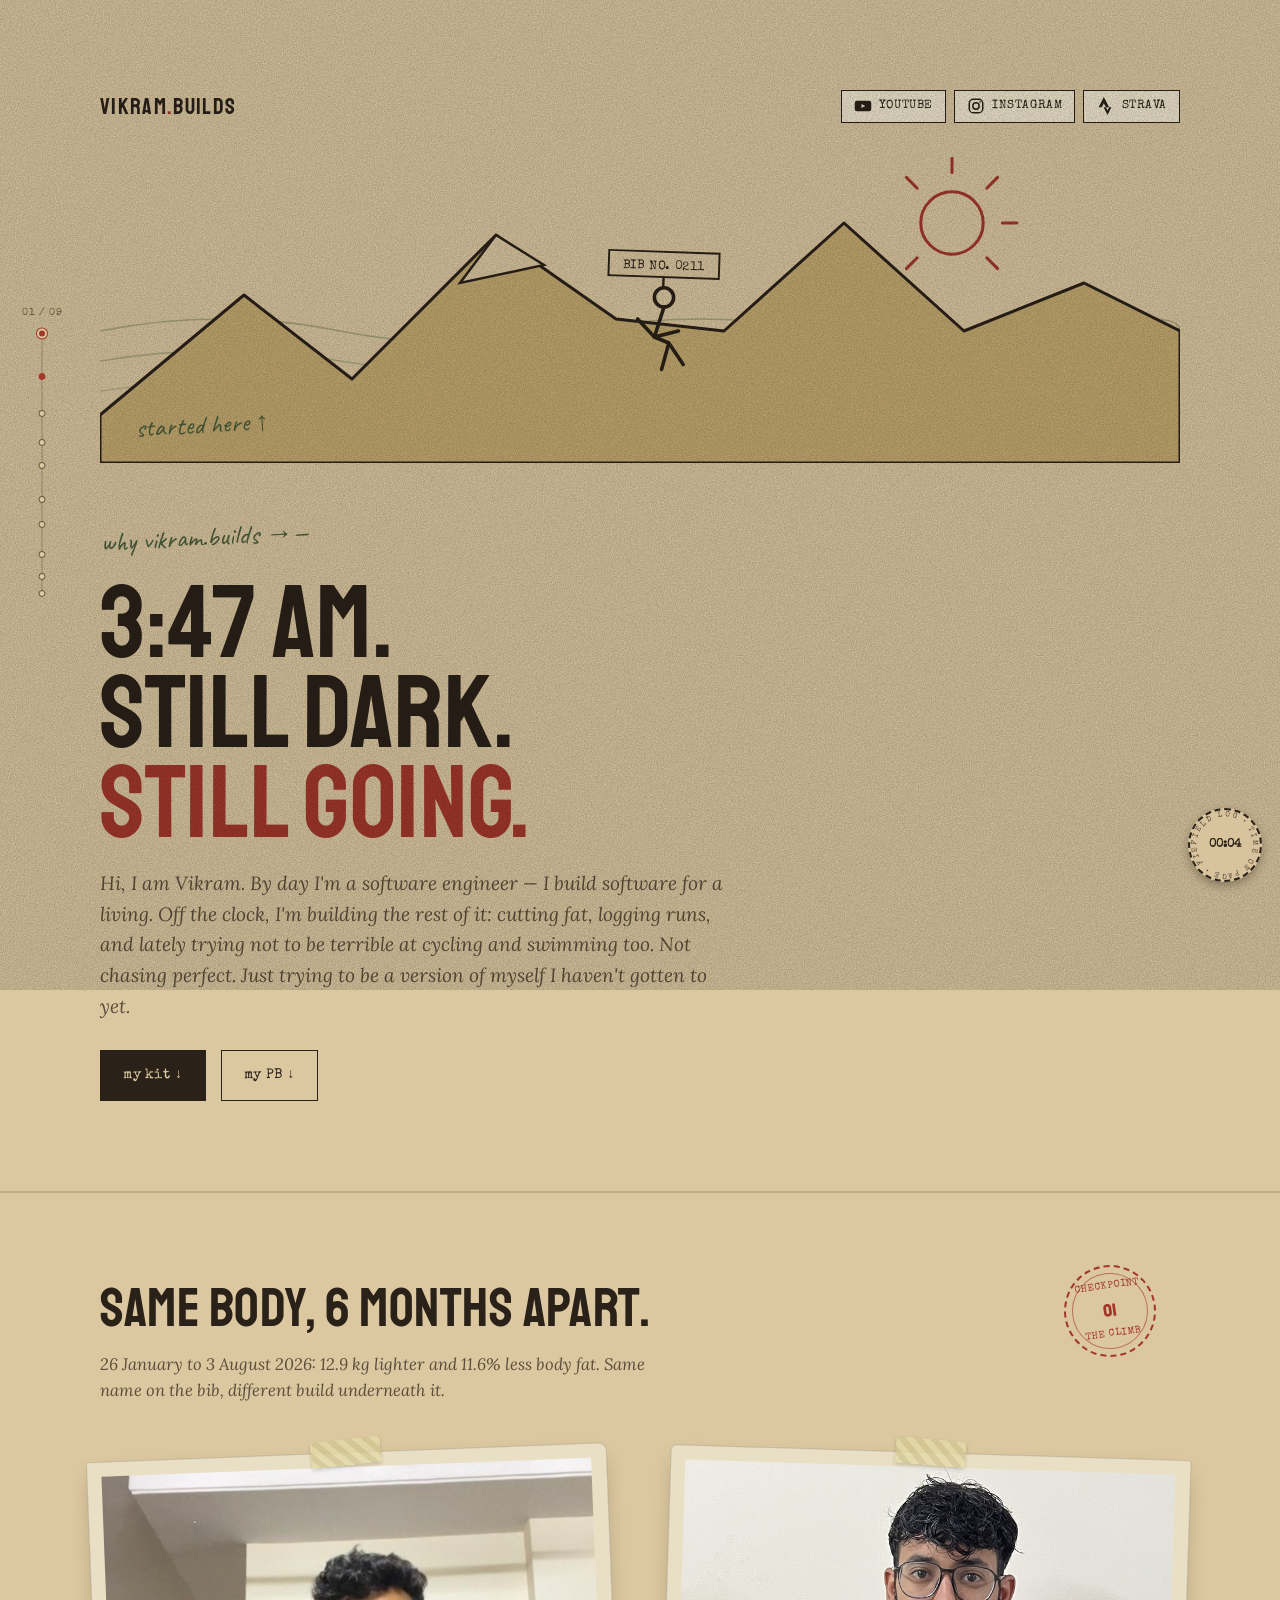
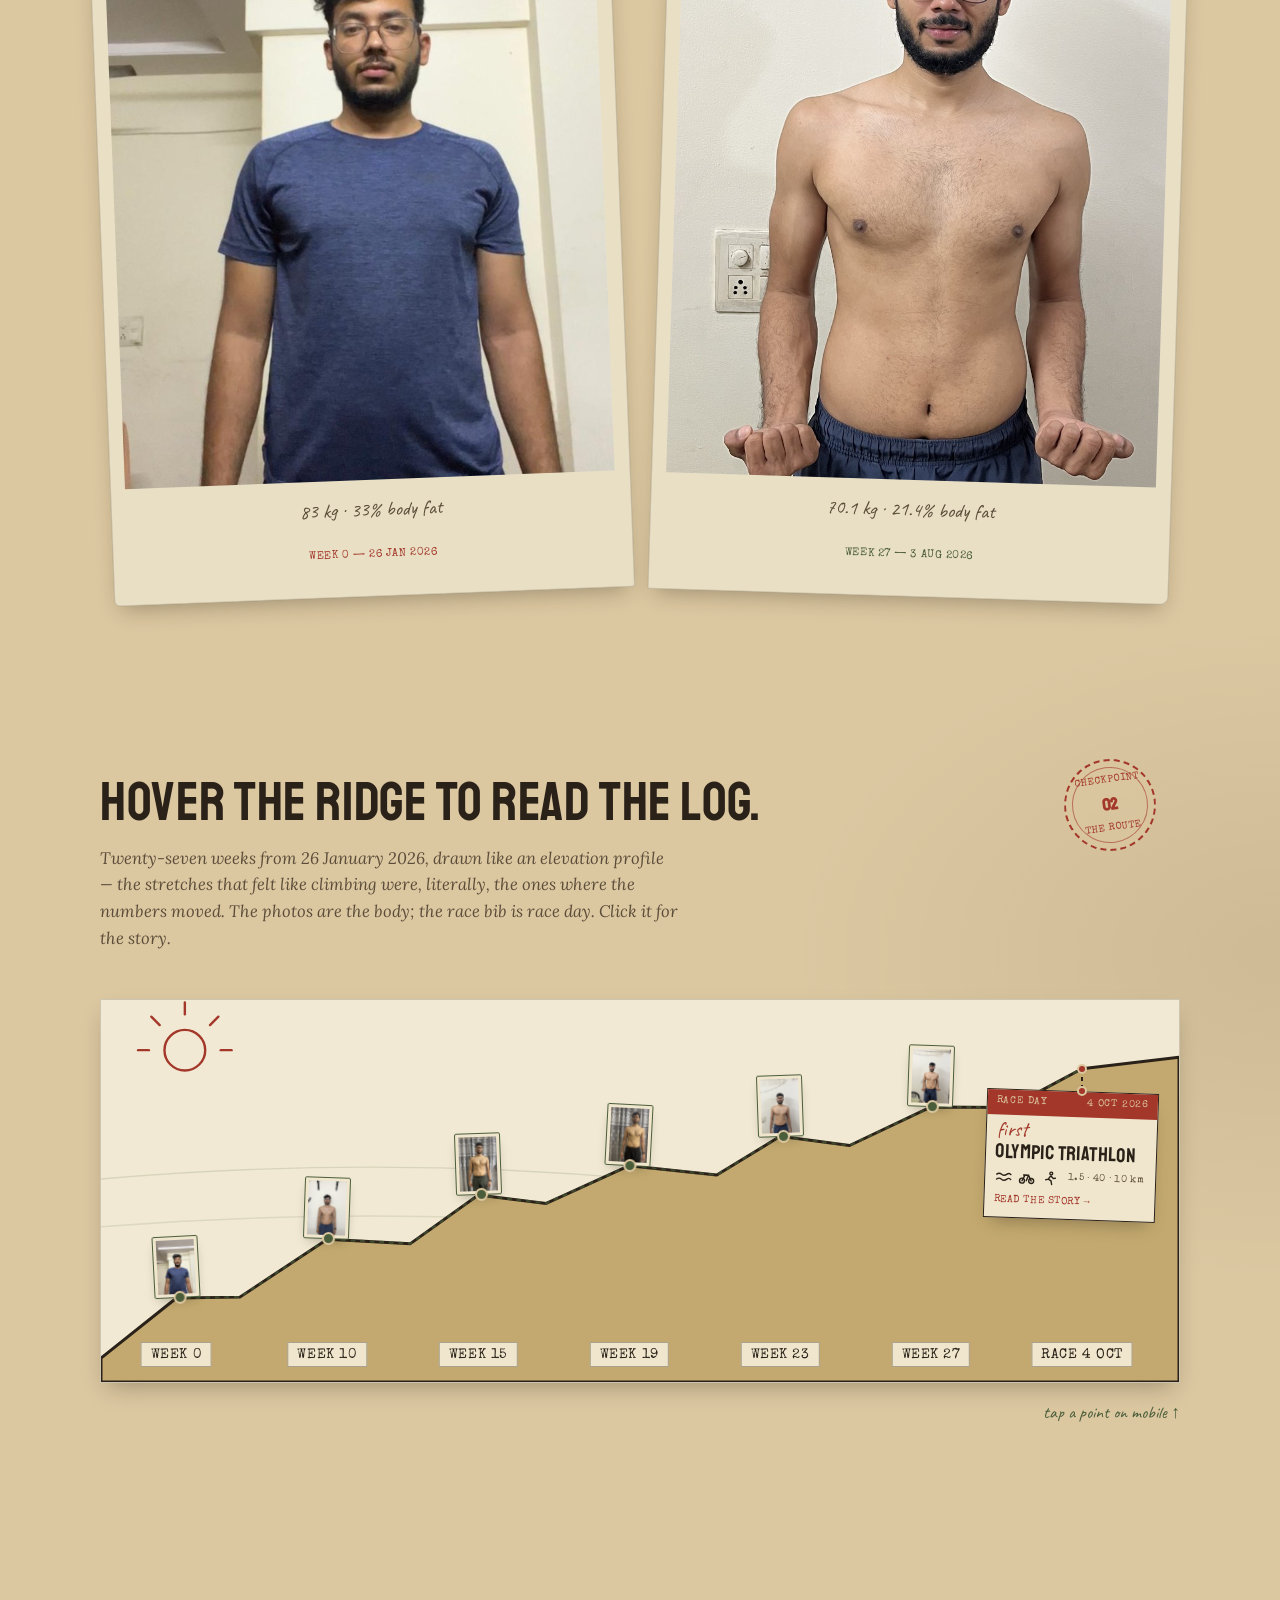
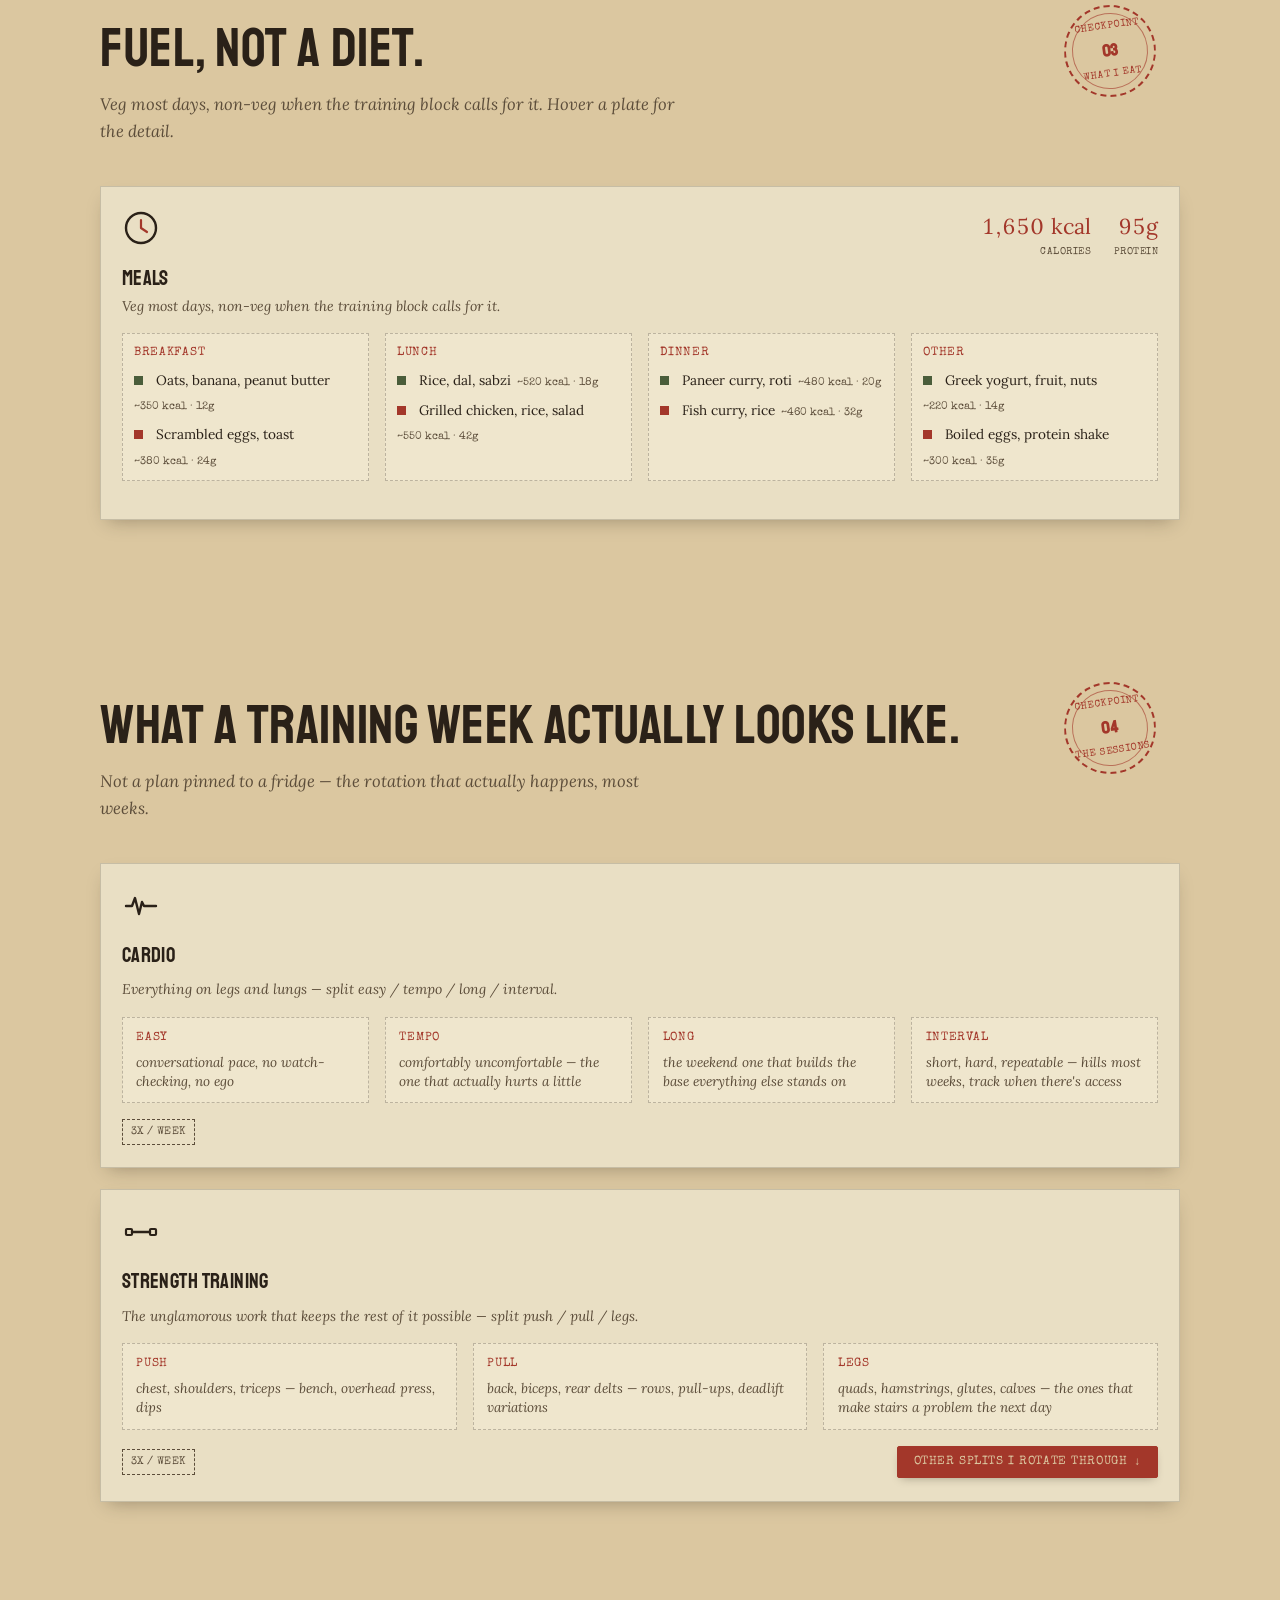
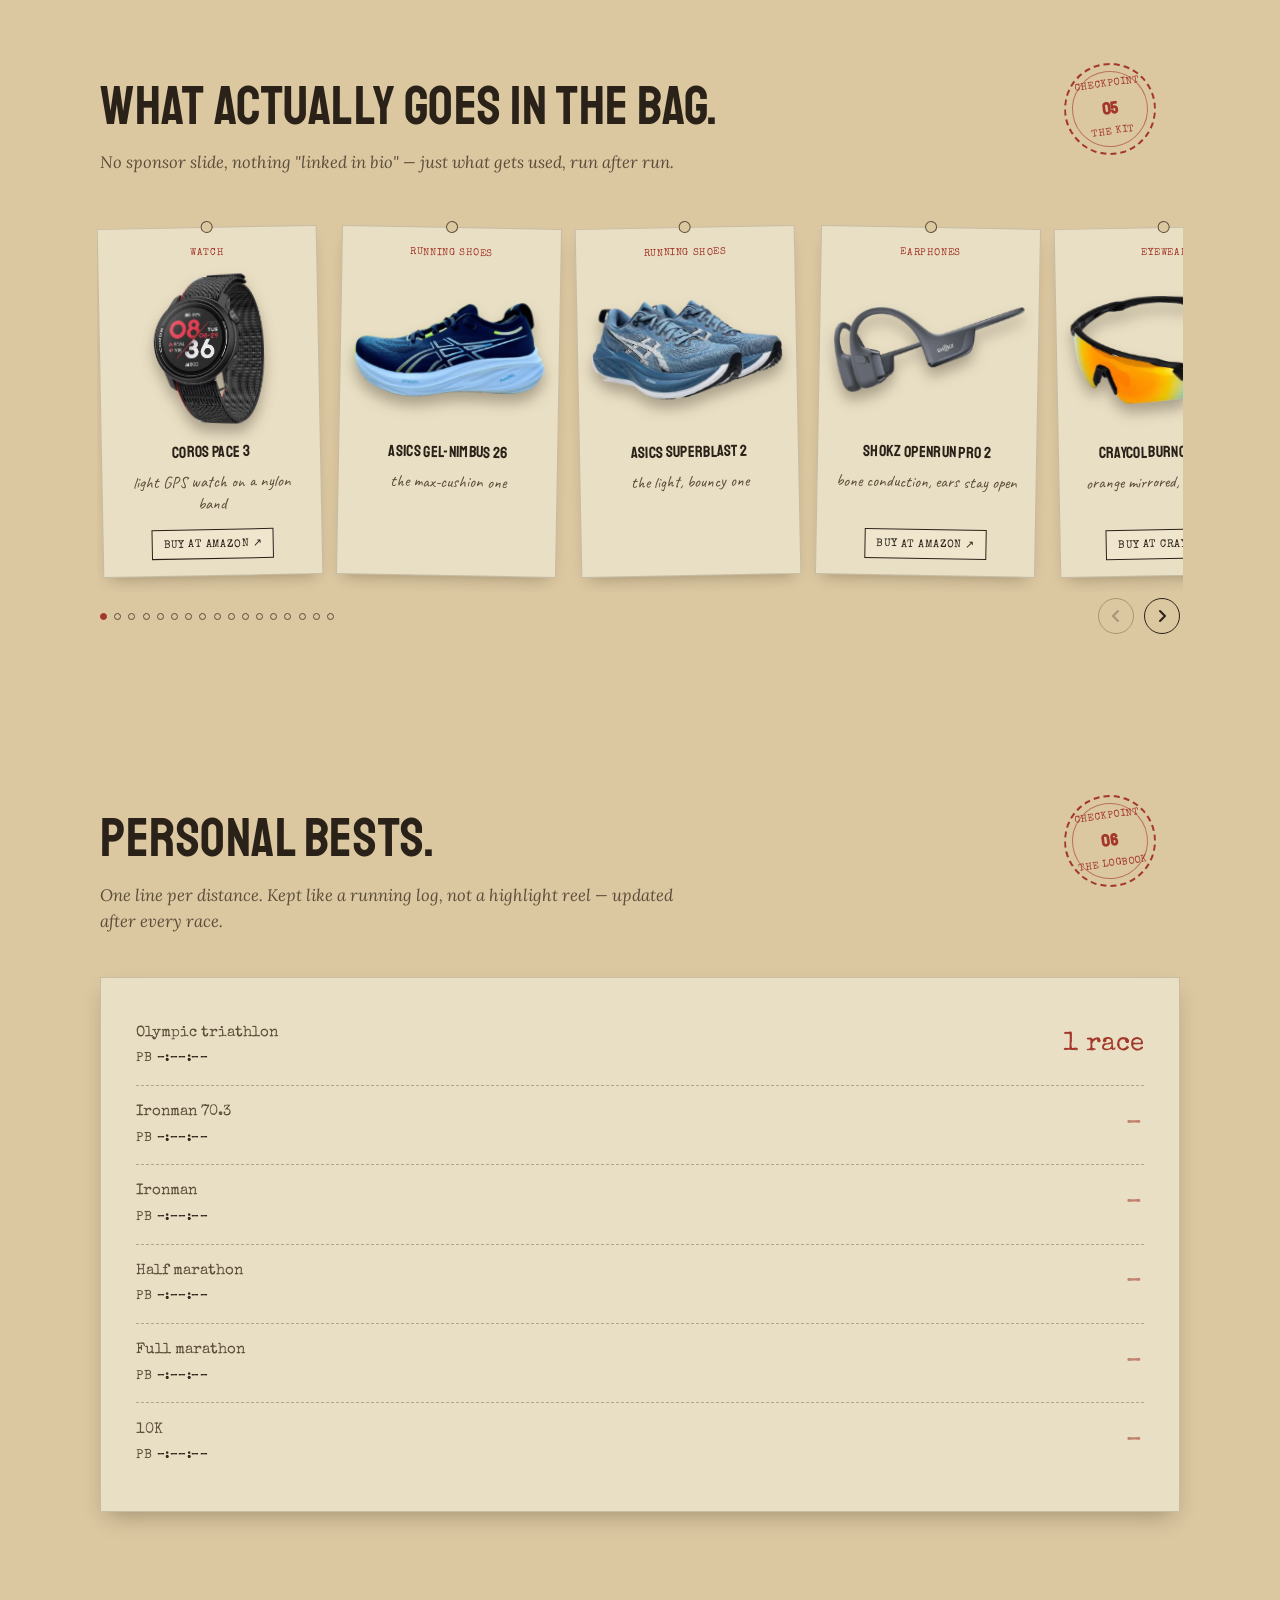
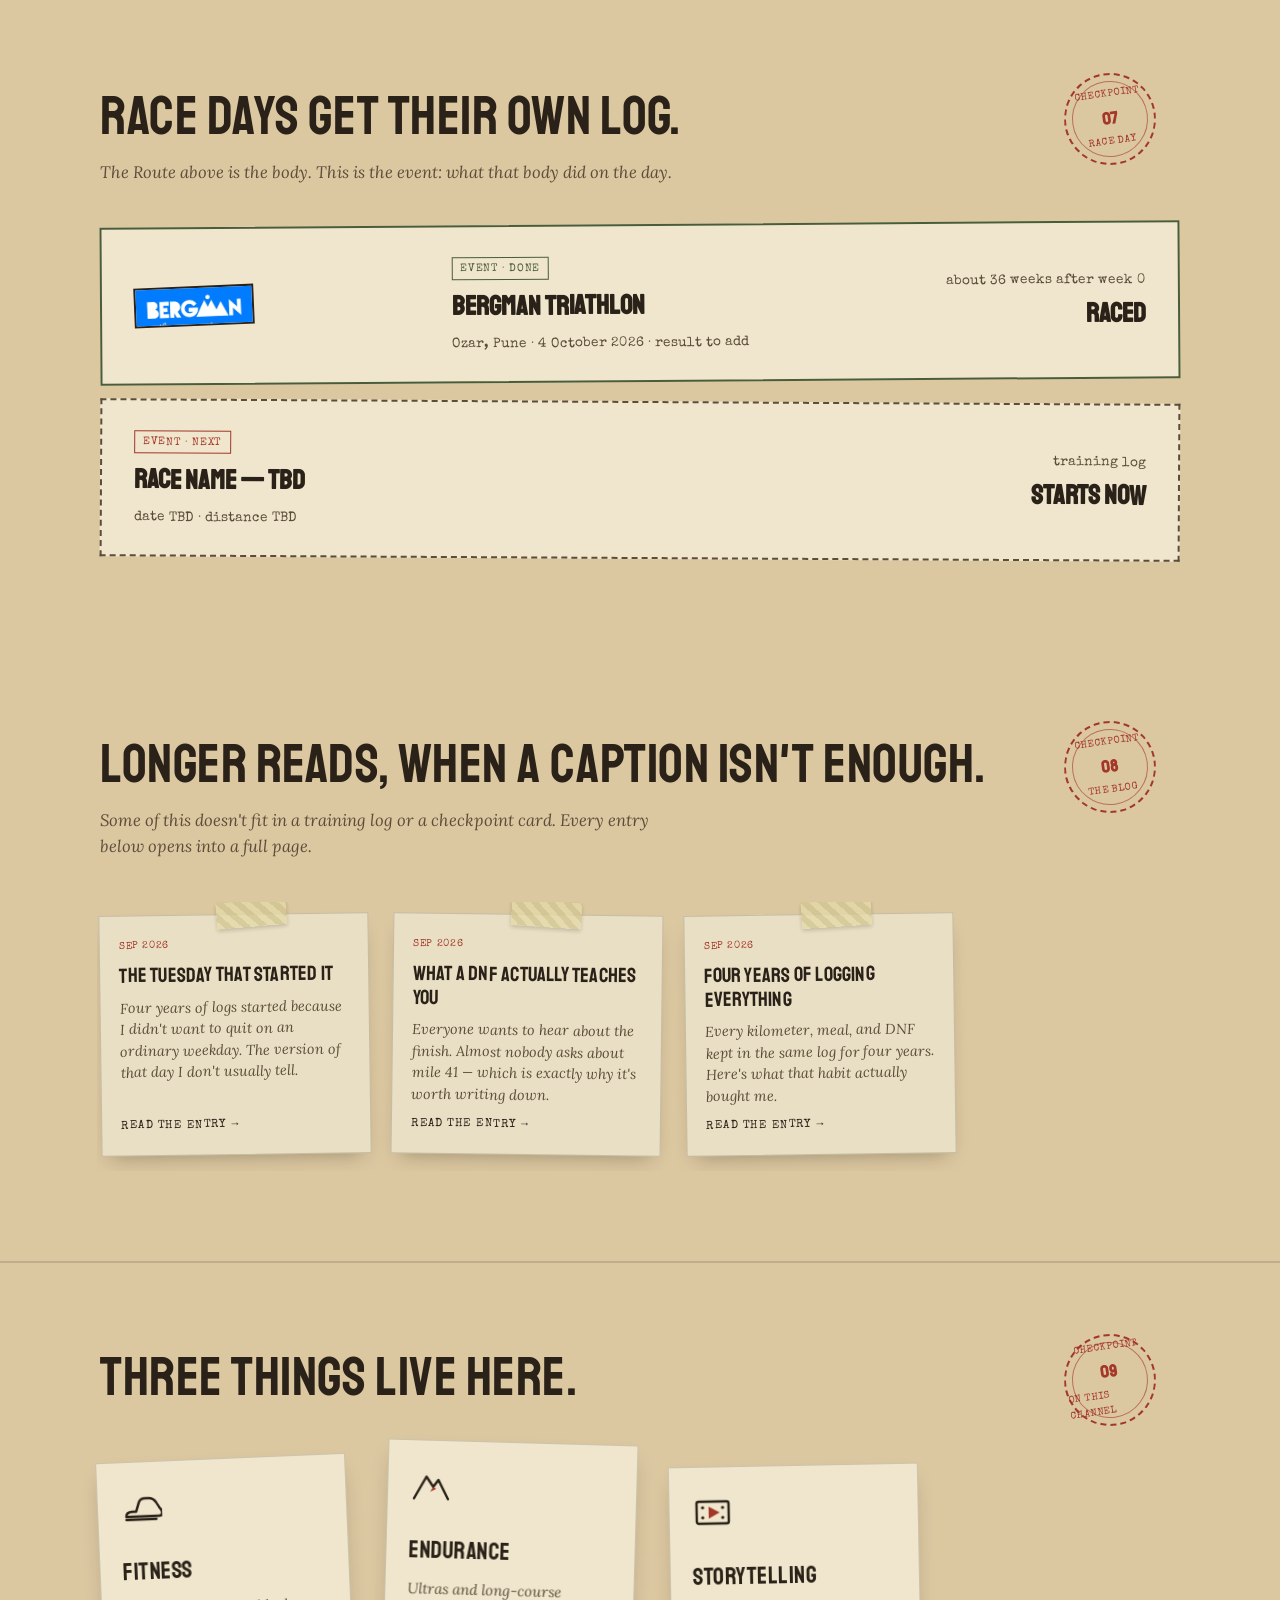
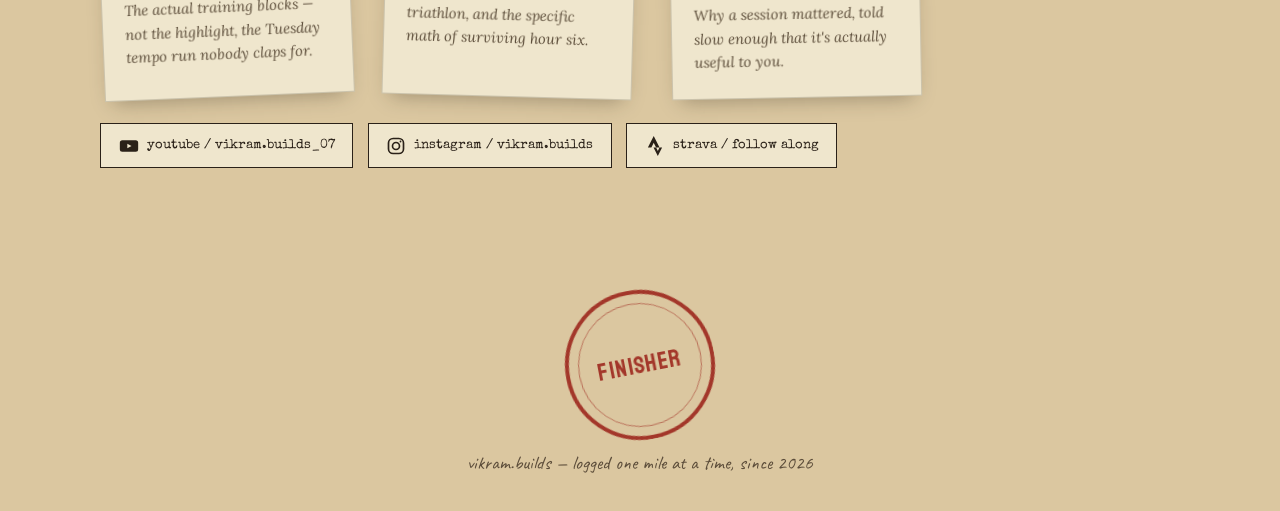
==== index.html @ 5b64b44a "Race Day: Bergman Triathlon (Ozar, Pune) ticket with logo Co-Authored-By: Claude Sonnet 5.5 <noreply" ====
<!doctype html>
<html lang="en">
  <head>
    <meta charset="UTF-8" />
    <meta name="viewport" content="width=device-width, initial-scale=1" />
    <title>vikram.builds</title>
    <link rel="preconnect" href="https://fonts.googleapis.com" />
    <link rel="preconnect" href="https://fonts.gstatic.com" crossorigin />
    <link
      href="https://fonts.googleapis.com/css2?family=Staatliches&family=Lora:ital,wght@0,400;0,500;0,600;1,500&family=Special+Elite&family=Caveat:wght@500;600;700&display=swap"
      rel="stylesheet"
    />
    <style>
      :root {
        --paper: #dbc7a0;
        --paper-2: #cbb587;
        --paper-3: #c3a96f;
        --ink: #2a2118;
        --ink-soft: #5c4d3a;
        --stamp: #a3372a;
        --route: #4a5d3a;
        --tape: #b9c4c2;
        --tape-2: #e3d9a8;
        --shadow: rgba(37, 29, 18, 0.35);
        --divider: rgba(42, 33, 24, 0.15);
        --card-bg: #e9dfc4;
        --card-bg-2: #efe6cd;
        --card-illo-bg: #f1e9d3;
        --badge-bg: rgba(219, 199, 160, 0.5);
        --badge-bg-strong: rgba(219, 199, 160, 0.88);
        --tape-a: rgba(227, 217, 168, 0.85);
        --tape-b: rgba(210, 198, 145, 0.85);
        --font-display: "Staatliches", "Arial Narrow", sans-serif;
        --font-body: "Lora", Georgia, serif;
        --font-type: "Special Elite", "Courier New", monospace;
        --font-hand: "Caveat", cursive;
        --mx: 50%;
        --my: 30%;
      }
      :root[data-mode="night"] {
        --paper: #141a22;
        --paper-2: #0f141b;
        --paper-3: #232c38;
        --ink: #ece7db;
        --ink-soft: #8b95a0;
        --stamp: #f2a154;
        --route: #6fe3b4;
        --shadow: rgba(0, 0, 0, 0.55);
        --divider: rgba(236, 231, 219, 0.14);
        --card-bg: #1a212b;
        --card-bg-2: #202836;
        --card-illo-bg: #141b24;
        --badge-bg: rgba(20, 26, 34, 0.55);
        --badge-bg-strong: rgba(15, 20, 27, 0.92);
        --tape-a: rgba(70, 80, 95, 0.85);
        --tape-b: rgba(52, 60, 73, 0.85);
      }
      * {
        box-sizing: border-box;
      }
      html {
        scroll-behavior: smooth;
      }
      body {
        margin: 0;
        background: var(--paper);
        background-image:
          radial-gradient(
            ellipse 1200px 700px at 15% -10%,
            rgba(255, 255, 255, 0.1),
            transparent 60%
          ),
          radial-gradient(
            ellipse 900px 600px at 100% 30%,
            rgba(0, 0, 0, 0.06),
            transparent 55%
          );
        color: var(--ink);
        font-family: var(--font-body);
        line-height: 1.6;
        transition:
          background-color 300ms ease,
          color 300ms ease;
      }
      :root[data-mode="night"] body {
        background-image:
          radial-gradient(
            ellipse 1000px 600px at 20% -10%,
            rgba(255, 255, 255, 0.03),
            transparent 60%
          ),
          radial-gradient(
            ellipse 900px 700px at 100% 25%,
            rgba(0, 0, 0, 0.35),
            transparent 55%
          );
      }
      @media (prefers-reduced-motion: reduce) {
        * {
          animation-duration: 0.001ms !important;
          animation-iteration-count: 1 !important;
          transition-duration: 0.001ms !important;
        }
      }
      a {
        color: inherit;
      }
      img {
        max-width: 100%;
      }
      .num {
        font-variant-numeric: tabular-nums;
      }

      .headlamp-glow {
        position: fixed;
        inset: 0;
        z-index: 6;
        pointer-events: none;
        background: radial-gradient(
          circle 190px at var(--mx) var(--my),
          rgba(255, 224, 153, 0.26),
          rgba(255, 224, 153, 0.05) 42%,
          transparent 62%
        );
        opacity: 0;
        transition: opacity 320ms ease;
        mix-blend-mode: screen;
      }
      :root[data-mode="night"] .headlamp-glow {
        opacity: 1;
      }
      @media (prefers-reduced-motion: reduce) {
        :root[data-mode="night"] .headlamp-glow {
          display: none;
        }
      }
      :root[data-mode="night"] .grain {
        opacity: 0.32;
        mix-blend-mode: overlay;
      }

      /* film-grain overlay */
      .grain {
        position: fixed;
        inset: 0;
        pointer-events: none;
        z-index: 5;
        opacity: 0.5;
        mix-blend-mode: multiply;
        filter: url(#grainFilter);
      }

      section,
      header.hero {
        padding: clamp(3.2rem, 7vw, 6rem) clamp(1.1rem, 5vw, 3rem);
        position: relative;
      }
      .wrap {
        max-width: 1080px;
        margin: 0 auto;
        position: relative;
      }

      /* ---------- stamp label ---------- */
      .stamp {
        display: inline-flex;
        flex-direction: column;
        align-items: center;
        justify-content: center;
        width: 92px;
        height: 92px;
        border-radius: 50%;
        border: 2px dashed var(--stamp);
        color: var(--stamp);
        font-family: var(--font-type);
        font-size: 0.62rem;
        letter-spacing: 0.05em;
        text-transform: uppercase;
        transform: rotate(-8deg);
        position: absolute;
        top: -18px;
        right: clamp(0.5rem, 3vw, 1.5rem);
        background: var(--badge-bg);
      }
      .stamp b {
        font-size: 1.05rem;
        margin: 0.15rem 0;
        font-family: var(--font-display);
        letter-spacing: 0.04em;
      }
      .stamp::before {
        content: "";
        position: absolute;
        inset: 6px;
        border: 1px solid var(--stamp);
        border-radius: 50%;
        opacity: 0.6;
      }
      @media (max-width: 700px) {
        /* absolutely-positioned stamp sits over the heading text once the h2
       wraps to fill the narrower width — drop it into normal flow instead */
        .stamp {
          position: static;
          display: inline-flex;
          margin: 0 0 1.1rem;
          transform: rotate(-4deg);
        }
      }

      h2 {
        font-family: var(--font-display);
        font-weight: 400;
        text-transform: uppercase;
        font-size: clamp(2.1rem, 4.6vw, 3.4rem);
        line-height: 0.95;
        letter-spacing: 0.01em;
        margin: 0 0 1rem;
        text-wrap: balance;
        color: var(--ink);
      }
      .lede {
        max-width: 58ch;
        color: var(--ink-soft);
        font-size: clamp(1rem, 1.3vw, 1.12rem);
        font-style: italic;
      }

      /* ---------- pushpin / tape ---------- */
      .pin {
        position: absolute;
        top: -10px;
        left: 50%;
        transform: translateX(-50%);
        width: 16px;
        height: 16px;
        z-index: 3;
      }
      .tape {
        position: absolute;
        width: 70px;
        height: 26px;
        top: -14px;
        background: repeating-linear-gradient(
          45deg,
          var(--tape-a),
          var(--tape-a) 6px,
          var(--tape-b) 6px,
          var(--tape-b) 12px
        );
        box-shadow: 0 2px 4px rgba(0, 0, 0, 0.18);
        opacity: 0.92;
      }

      /* ---------- hero ---------- */
      .hero {
        padding-top: clamp(2.4rem, 6vw, 4rem);
        border-bottom: 2px solid var(--divider);
      }
      .hero-top {
        display: flex;
        justify-content: space-between;
        align-items: flex-start;
        gap: 1rem;
        flex-wrap: wrap;
        margin-bottom: 1.6rem;
      }
      .hero-top-right {
        display: flex;
        align-items: center;
        flex-wrap: wrap;
        justify-content: flex-end;
        gap: 1rem;
      }
      .hero-socials {
        display: flex;
        gap: 0.5rem;
      }
      .social-pill {
        display: inline-flex;
        align-items: center;
        gap: 0.45rem;
        padding: 0.4rem 0.75rem;
        border: 1.5px solid var(--ink);
        background: var(--card-bg-2);
        color: var(--ink);
        font-family: var(--font-type);
        font-size: 0.72rem;
        letter-spacing: 0.05em;
        text-transform: uppercase;
        text-decoration: none;
        transition:
          transform 140ms ease,
          background 140ms ease;
      }
      .social-pill:hover,
      .social-pill:focus-visible {
        transform: translateY(-2px);
        background: var(--tape-2);
        outline: none;
      }
      .social-pill svg {
        width: 18px;
        height: 18px;
        flex: none;
        fill: currentColor;
      }
      .social-pill .icon-outline {
        fill: none;
        stroke: currentColor;
        stroke-width: 2;
      }
      .social-pill .icon-outline .dot {
        fill: currentColor;
        stroke: none;
      }
      @media (max-width: 600px) {
        .hero-top-right {
          width: 100%;
          justify-content: space-between;
        }
        .social-label {
          display: none;
        }
        .social-pill {
          padding: 0.45rem;
        }
        .social-pill svg {
          width: 20px;
          height: 20px;
        }
      }
      .wordmark {
        font-family: var(--font-display);
        font-size: 1.4rem;
        letter-spacing: 0.06em;
        text-transform: uppercase;
      }
      .wordmark span {
        color: var(--stamp);
      }
      .hero-illo-wrap {
        position: relative;
        margin: 0 auto 1.6rem;
      }
      .hero-illo {
        width: 100%;
        height: auto;
        display: block;
      }
      .pencil-canvas {
        position: absolute;
        inset: 0;
        width: 100%;
        height: 100%;
        pointer-events: none;
      }
      .sun-trigger {
        cursor: pointer;
      }
      .sun-trigger circle,
      .sun-trigger line {
        transition: filter 160ms ease;
      }
      .sun-trigger:hover circle,
      .sun-trigger:hover line,
      .sun-trigger:focus-visible circle,
      .sun-trigger:focus-visible line {
        filter: brightness(1.25);
      }
      .sun-trigger:focus {
        outline: none;
      }
      .sun-trigger:focus-visible {
        outline: 2px dashed var(--route);
        outline-offset: 8px;
      }
      .sun-icon,
      .moon-icon {
        transition: opacity 320ms ease;
      }
      .moon-icon {
        opacity: 0;
      }
      :root[data-mode="night"] .sun-icon {
        opacity: 0;
      }
      :root[data-mode="night"] .moon-icon {
        opacity: 1;
      }
      @media (prefers-reduced-motion: reduce) {
        .sun-icon,
        .moon-icon {
          transition: none;
        }
      }
      @media (prefers-reduced-motion: reduce) {
        .parallax-slow,
        .parallax-mid,
        .parallax-fast {
          transform: none !important;
        }
      }
      .hero h1 {
        font-family: var(--font-display);
        font-weight: 400;
        text-transform: uppercase;
        font-size: clamp(3rem, 8.6vw, 6.4rem);
        line-height: 0.88;
        letter-spacing: 0.005em;
        margin: 0 0 1rem;
        text-wrap: balance;
      }
      .hero h1 em {
        font-style: normal;
        color: var(--stamp);
      }
      .hero .scrawl {
        font-family: var(--font-hand);
        font-size: clamp(1.3rem, 2.4vw, 1.7rem);
        color: var(--route);
        display: inline-flex;
        align-items: center;
        gap: 0.4rem;
        margin-bottom: 1.2rem;
        transform: rotate(-3deg);
      }
      .hero .lede {
        font-size: clamp(1.05rem, 1.5vw, 1.22rem);
        margin-bottom: 1.8rem;
      }
      .cta-row {
        display: flex;
        flex-wrap: wrap;
        gap: 0.9rem;
        align-items: center;
      }
      .btn {
        font-family: var(--font-type);
        font-size: 0.85rem;
        letter-spacing: 0.02em;
        text-decoration: none;
        padding: 0.85rem 1.4rem;
        display: inline-flex;
        align-items: center;
        gap: 0.55rem;
        transition: transform 140ms ease;
        border: 1.5px solid var(--ink);
      }
      .btn:focus-visible {
        outline: 2px solid var(--route);
        outline-offset: 2px;
      }
      .btn-solid {
        background: var(--ink);
        color: var(--paper);
      }
      .btn-solid:hover {
        transform: translateY(-2px) rotate(-0.6deg);
      }
      .btn-outline {
        background: transparent;
        color: var(--ink);
      }
      .btn-outline:hover {
        transform: translateY(-2px) rotate(0.6deg);
      }

      /* ---------- CP01 photo-log split ---------- */
      .split {
        display: grid;
        grid-template-columns: 1fr 1fr;
        gap: 2.4rem;
        margin-top: 3rem;
      }
      @media (max-width: 760px) {
        .split {
          grid-template-columns: 1fr;
          gap: 3.2rem;
        }
      }
      .photo-card {
        background: var(--card-bg);
        border: 1px solid rgba(42, 33, 24, 0.18);
        padding: 0.9rem 0.9rem 1.3rem;
        box-shadow: 0 10px 22px -8px var(--shadow);
        position: relative;
      }
      .photo-card.before {
        transform: rotate(-2.2deg);
        border-radius: 2px 8px 3px 6px;
      }
      .photo-card.after {
        transform: rotate(1.8deg);
        border-radius: 6px 3px 8px 2px;
      }
      .photo-img {
        width: 100%;
        aspect-ratio: 4 / 5;
        display: block;
        object-fit: cover;
        object-position: 50% var(--focus-y, 20%);
        background: var(--card-illo-bg);
      }
      .photo-cap {
        font-family: var(--font-hand);
        font-size: 1.25rem;
        color: var(--ink-soft);
        text-align: center;
        margin-top: 0.9rem;
      }
      .photo-tab {
        font-family: var(--font-type);
        font-size: 0.7rem;
        letter-spacing: 0.05em;
        text-transform: uppercase;
        color: var(--ink);
        text-align: center;
        margin-top: 0.3rem;
      }
      .photo-card.before .photo-tab {
        color: var(--stamp);
      }
      .photo-card.after .photo-tab {
        color: var(--route);
      }

      /* ---------- CP02 route profile (hover ridge) ---------- */
      .route-chart {
        position: relative;
        margin-top: 3rem;
        aspect-ratio: 900/320;
        width: 100%;
        background: var(--card-illo-bg);
        border: 1px solid rgba(42, 33, 24, 0.18);
        box-shadow: 0 10px 22px -8px var(--shadow);
      }
      .route-chart svg {
        position: absolute;
        inset: 0;
        width: 100%;
        height: 100%;
        display: block;
      }
      /* Each waypoint is a polaroid-style photo pin standing on its data
         point (the pin's bottom-center sits on the ridge vertex). */
      .waypoint {
        appearance: none;
        -webkit-appearance: none;
        font: inherit;
        position: absolute;
        width: 46px;
        height: 62px;
        margin: -62px 0 0 -23px;
        padding: 3px;
        border-radius: 2px;
        background: var(--card-bg-2);
        border: 1.5px solid var(--route);
        box-shadow: 0 6px 12px -5px var(--shadow);
        cursor: pointer;
        z-index: 7;
        transform: rotate(var(--tilt, 0deg));
        -webkit-tap-highlight-color: transparent;
        transition:
          border-color 140ms ease,
          transform 140ms ease;
      }
      .waypoint::after {
        content: "";
        position: absolute;
        left: 50%;
        bottom: -7px;
        width: 9px;
        height: 9px;
        margin-left: -4.5px;
        border-radius: 50%;
        background: var(--route);
        border: 2px solid var(--paper);
        transition: background 140ms ease;
      }
      .waypoint-photo {
        display: block;
        width: 100%;
        height: 100%;
        object-fit: cover;
        object-position: 50% 20%;
      }
      .waypoint:hover,
      .waypoint:focus-visible,
      .waypoint.active {
        border-color: var(--stamp);
        transform: rotate(0deg) scale(1.08);
        outline: none;
        z-index: 8;
      }
      .waypoint:hover,
      .waypoint:focus-visible {
        z-index: 9;
      }
      .waypoint:hover::after,
      .waypoint:focus-visible::after,
      .waypoint.active::after {
        background: var(--stamp);
      }
      .waypoint .tip {
        --tx: -50%;
        --ty: 4px;
        position: absolute;
        bottom: calc(100% + 14px);
        left: 50%;
        transform: translate(var(--tx), var(--ty));
        width: 236px;
        display: flex;
        gap: 0.75rem;
        background: var(--card-bg-2);
        border: 1px solid rgba(42, 33, 24, 0.2);
        box-shadow: 0 12px 24px -8px var(--shadow);
        padding: 0.75rem;
        opacity: 0;
        visibility: hidden;
        transition:
          opacity 150ms ease,
          transform 150ms ease;
        pointer-events: none;
        text-align: left;
        z-index: 10;
        cursor: default;
      }
      .waypoint.tip-below .tip {
        --ty: -4px;
        bottom: auto;
        top: calc(100% + 14px);
      }
      .waypoint.align-start .tip {
        --tx: 0;
        left: 0;
      }
      .waypoint.align-end .tip {
        --tx: 0;
        left: auto;
        right: 0;
      }
      .waypoint:hover .tip,
      .waypoint:focus-visible .tip,
      .waypoint.active .tip {
        --ty: 0px;
        opacity: 1;
        visibility: visible;
      }
      /* The triathlon is an event, not a body measurement: a drawn finish line
         with a checkered flag, labelled along the line instead of in a card. */
      .route-chart {
        --drop: 22px;
      }
      @media (max-width: 1000px) {
        .route-chart {
          --drop: 34px;
        }
      }
      .route-event-dot,
      .route-event-pin {
        position: absolute;
        z-index: 8;
        width: 10px;
        height: 10px;
        margin: -5px 0 0 -5px;
        border-radius: 50%;
        background: var(--stamp);
        border: 2px solid var(--paper);
        pointer-events: none;
      }
      .route-event-string {
        position: absolute;
        z-index: 6;
        width: 2px;
        margin-left: -1px;
        height: var(--drop);
        background: repeating-linear-gradient(
          to bottom,
          var(--ink) 0 4px,
          transparent 4px 8px
        );
        pointer-events: none;
      }
      .route-bib {
        position: absolute;
        right: 22px;
        z-index: 7;
        width: 172px;
        display: block;
        background: var(--card-bg-2);
        border: 1.5px solid var(--ink);
        box-shadow: 0 10px 18px -8px var(--shadow);
        color: var(--ink);
        text-decoration: none;
        transform: rotate(2deg);
        -webkit-tap-highlight-color: transparent;
        transition:
          transform 160ms ease,
          box-shadow 160ms ease;
      }
      .route-bib:hover,
      .route-bib:focus-visible {
        transform: rotate(0deg) translateY(2px);
        box-shadow: 0 16px 24px -10px var(--shadow);
        outline: none;
      }
      .route-bib:focus-visible {
        outline: 2px dashed var(--route);
        outline-offset: 3px;
      }
      .route-bib-head {
        display: flex;
        justify-content: space-between;
        gap: 0.5rem;
        padding: 0.28rem 0.55rem;
        background: var(--stamp);
        color: var(--paper);
        font-family: var(--font-type);
        font-size: 0.62rem;
        letter-spacing: 0.08em;
        text-transform: uppercase;
      }
      .route-bib-body {
        display: block;
        padding: 0.35rem 0.6rem 0.55rem;
      }
      .route-bib-first {
        display: block;
        font-family: var(--font-hand);
        font-size: 1.3rem;
        line-height: 1;
        color: var(--stamp);
        transform: rotate(-3deg);
        transform-origin: left center;
      }
      .route-bib-title {
        display: block;
        font-family: var(--font-display);
        font-size: 1.25rem;
        line-height: 1.05;
        letter-spacing: 0.02em;
        text-transform: uppercase;
      }
      .route-bib-legs {
        display: flex;
        align-items: center;
        gap: 0.4rem;
        margin-top: 0.4rem;
        color: var(--ink);
      }
      .route-chart .route-bib-legs svg {
        position: static;
        inset: auto;
        width: 17px;
        height: 17px;
        flex: none;
      }
      .route-bib-dist {
        margin-left: 0.2rem;
        font-family: var(--font-type);
        font-size: 0.62rem;
        letter-spacing: 0.03em;
        color: var(--ink-soft);
        white-space: nowrap;
      }
      .route-bib-cta {
        display: block;
        margin-top: 0.4rem;
        font-family: var(--font-type);
        font-size: 0.64rem;
        letter-spacing: 0.05em;
        text-transform: uppercase;
        color: var(--stamp);
      }
      .route-bib:hover .route-bib-cta,
      .route-bib:focus-visible .route-bib-cta {
        text-decoration: underline;
      }
      .tip-kind {
        display: inline-block;
        margin-bottom: 0.4rem;
        padding: 0.05rem 0.4rem;
        border: 1px solid var(--route);
        font-family: var(--font-type);
        font-size: 0.62rem;
        letter-spacing: 0.08em;
        text-transform: uppercase;
        color: var(--route);
      }
      .route-axis--event {
        border-color: var(--stamp);
        color: var(--stamp);
      }
      .tip-photo {
        flex: none;
        width: 88px;
        height: 118px;
        object-fit: cover;
        object-position: 50% 20%;
        border: 1px solid rgba(42, 33, 24, 0.2);
        background: var(--paper-2);
      }
      .tip-info {
        display: block;
        min-width: 0;
      }
      .route-axis {
        position: absolute;
        bottom: 4%;
        transform: translateX(-50%);
        padding: 0.2rem 0.55rem;
        background: var(--card-bg-2);
        border: 1px solid rgba(42, 33, 24, 0.35);
        font-family: var(--font-type);
        font-size: 0.85rem;
        line-height: 1.2;
        letter-spacing: 0.04em;
        text-transform: uppercase;
        color: var(--ink);
        white-space: nowrap;
        pointer-events: none;
        z-index: 2;
      }
      .tip-date {
        font-family: var(--font-type);
        font-size: 0.72rem;
        letter-spacing: 0.06em;
        text-transform: uppercase;
        color: var(--stamp);
        display: block;
        margin-bottom: 0.4rem;
      }
      .tip-when {
        display: block;
        margin: -0.2rem 0 0.45rem;
        font-family: var(--font-type);
        font-size: 0.78rem;
        color: var(--ink-soft);
      }
      .tip-stats {
        display: block;
        font-family: var(--font-type);
        font-size: 0.9rem;
        color: var(--ink);
        line-height: 1.55;
      }
      .tip-note {
        font-family: var(--font-hand);
        font-size: 1.05rem;
        color: var(--ink-soft);
        margin-top: 0.4rem;
        line-height: 1.25;
      }
      .route-hint {
        font-family: var(--font-hand);
        font-size: 1.1rem;
        color: var(--route);
        margin-top: 0.9rem;
        text-align: right;
      }
      @media (max-width: 600px) {
        .route-chart {
          aspect-ratio: 600/420;
        }
        .waypoint {
          width: 34px;
          height: 46px;
          margin: -46px 0 0 -17px;
          padding: 2px;
        }
        .waypoint .tip {
          width: 204px;
          gap: 0.6rem;
          padding: 0.6rem;
        }
        .tip-photo {
          width: 64px;
          height: 86px;
        }
        /* compact bib: date strip + one short "first Olympic Triathlon" line */
        .route-chart {
          --drop: 36px;
        }
        .route-bib {
          right: 4px;
          width: 112px;
        }
        .route-bib-legs,
        .route-bib-cta,
        .route-bib-kind,
        .route-bib-dist {
          display: none;
        }
        .route-bib-head {
          justify-content: center;
          padding: 0.15rem 0.35rem;
          font-size: 0.5rem;
        }
        .route-bib-body {
          padding: 0.25rem 0.4rem 0.35rem;
        }
        .route-bib-first {
          display: inline;
          font-size: 0.95rem;
          margin-right: 0.2rem;
        }
        .route-bib-title {
          display: inline;
          font-size: 0.8rem;
          line-height: 1.1;
        }
        .route-axis {
          padding: 0.15rem 0.4rem;
          font-size: 0.78rem;
        }
        .route-axis-word {
          display: none;
        }
      }

      /* ---------- CP04 logbook ledger ---------- */
      .ledger {
        margin-top: 2.6rem;
        background: var(--card-bg);
        border: 1px solid rgba(42, 33, 24, 0.18);
        box-shadow: 0 10px 22px -8px var(--shadow);
        padding: clamp(1.2rem, 3vw, 1.8rem) clamp(1.2rem, 3vw, 2.2rem);
      }
      .ledger-row {
        display: flex;
        justify-content: space-between;
        align-items: center;
        gap: 1rem;
        padding: 0.95rem 0;
        border-bottom: 1px dashed rgba(42, 33, 24, 0.3);
        font-family: var(--font-type);
        position: relative;
      }
      .ledger-row:last-child {
        border-bottom: none;
      }
      .ledger-label {
        color: var(--ink-soft);
        font-size: 0.92rem;
      }
      .ledger-label small {
        display: block;
        margin-top: 0.25rem;
        font-size: 0.8rem;
        letter-spacing: 0.04em;
        color: var(--ink-soft);
      }
      .ledger-label small b {
        font-weight: 400;
        color: var(--ink);
      }
      .ledger-value.pb-empty {
        letter-spacing: 0.06em;
        opacity: 0.55;
      }
      .ledger-value {
        font-size: 1.6rem;
        color: var(--stamp);
        white-space: nowrap;
      }
      .ledger-note {
        position: absolute;
        right: 0;
        top: 100%;
        margin-top: -1px;
        background: var(--card-bg-2);
        border: 1px solid rgba(42, 33, 24, 0.18);
        box-shadow: 0 8px 18px -8px var(--shadow);
        padding: 0.5rem 0.8rem;
        font-family: var(--font-hand);
        font-size: 1.08rem;
        color: var(--ink-soft);
        opacity: 0;
        visibility: hidden;
        transform: translateY(-4px) rotate(-1deg);
        transition:
          opacity 160ms ease,
          transform 160ms ease;
        pointer-events: none;
        z-index: 8;
        max-width: 240px;
        text-align: left;
        white-space: normal;
      }
      .ledger-row:hover .ledger-note {
        opacity: 1;
        visibility: visible;
        transform: translateY(0) rotate(-1deg);
      }
      @media (max-width: 600px) {
        .ledger-note {
          display: none;
        }
      }

      /* ---------- CP05 postcards ---------- */
      .postcards {
        display: flex;
        flex-wrap: wrap;
        gap: 2.2rem;
        margin-top: 3rem;
        justify-content: flex-start;
      }
      .postcard {
        background: var(--card-bg-2);
        border: 1px solid rgba(42, 33, 24, 0.18);
        width: 250px;
        padding: 1.5rem 1.4rem;
        box-shadow: 0 10px 20px -9px var(--shadow);
        position: relative;
        --base-rot: 0deg;
        --tilt-x: 0deg;
        --tilt-y: 0deg;
        --tilt-scale: 1;
        transform: rotate(var(--base-rot)) perspective(700px)
          rotateX(var(--tilt-x)) rotateY(var(--tilt-y)) scale(var(--tilt-scale));
        transition:
          transform 160ms ease-out,
          box-shadow 160ms ease-out;
        will-change: transform;
      }
      .postcard:hover {
        box-shadow: 0 16px 28px -10px var(--shadow);
      }
      .postcard:nth-child(1) {
        --base-rot: -2.4deg;
        margin-top: 0.4rem;
      }
      .postcard:nth-child(2) {
        --base-rot: 1.6deg;
        margin-top: -0.6rem;
      }
      .postcard:nth-child(3) {
        --base-rot: -1.1deg;
        margin-top: 0.8rem;
      }
      @media (prefers-reduced-motion: reduce) {
        .postcard {
          transition: none;
        }
      }
      .postcard svg {
        margin-bottom: 1rem;
      }
      .postcard h3 {
        font-family: var(--font-display);
        font-weight: 400;
        text-transform: uppercase;
        font-size: 1.5rem;
        margin: 0 0 0.5rem;
        letter-spacing: 0.02em;
      }
      .postcard p {
        margin: 0;
        color: var(--ink-soft);
        font-size: 0.92rem;
        font-family: var(--font-body);
        font-style: italic;
      }
      @media (max-width: 600px) {
        /* three tall stacked cards eat the screen; make them compact rows */
        .postcards {
          flex-direction: column;
          flex-wrap: nowrap;
          gap: 0.8rem;
          margin-top: 1.8rem;
        }
        .postcard,
        .postcard:nth-child(n) {
          width: 100%;
          margin-top: 0;
          padding: 0.85rem 1rem;
          display: grid;
          grid-template-columns: 34px 1fr;
          grid-template-areas:
            "icon title"
            "icon text";
          column-gap: 0.9rem;
          align-items: center;
          --base-rot: 0deg;
        }
        .postcard svg {
          grid-area: icon;
          align-self: start;
          width: 34px;
          height: 34px;
          margin: 0.15rem 0 0;
        }
        .postcard h3 {
          grid-area: title;
          font-size: 1.15rem;
          margin: 0 0 0.15rem;
        }
        .postcard p {
          grid-area: text;
          font-size: 0.85rem;
          line-height: 1.4;
        }
      }

      /* ---------- CP05 workout sessions ---------- */
      .workouts {
        display: grid;
        grid-template-columns: repeat(3, 1fr);
        gap: 1.3rem;
        margin-top: 2.6rem;
      }
      @media (max-width: 820px) {
        .workouts {
          grid-template-columns: 1fr 1fr;
        }
      }
      @media (max-width: 560px) {
        .workouts {
          grid-template-columns: 1fr;
        }
      }
      .workout-card {
        background: var(--card-bg);
        border: 1px solid rgba(42, 33, 24, 0.18);
        padding: 1.4rem 1.3rem;
        box-shadow: 0 8px 18px -8px var(--shadow);
      }
      .workout-card svg {
        display: block;
        margin-bottom: 0.9rem;
      }
      .workout-card h3 {
        font-family: var(--font-display);
        font-weight: 400;
        text-transform: uppercase;
        font-size: 1.3rem;
        margin: 0 0 0.4rem;
        letter-spacing: 0.02em;
      }
      .workout-card p {
        margin: 0 0 0.8rem;
        color: var(--ink-soft);
        font-size: 0.88rem;
        font-family: var(--font-body);
        font-style: italic;
      }
      .workout-tag {
        display: inline-block;
        font-family: var(--font-type);
        font-size: 0.68rem;
        letter-spacing: 0.04em;
        text-transform: uppercase;
        border: 1px dashed var(--ink-soft);
        padding: 0.2rem 0.5rem;
        color: var(--ink-soft);
      }
      .workout-card--wide {
        grid-column: 1 / -1;
      }
      .week-strip {
        display: grid;
        grid-template-columns: repeat(7, 1fr);
        gap: 0.4rem;
        margin: 0.8rem 0 0;
      }
      .week-day {
        background: var(--card-bg-2);
        border: 1px solid rgba(42, 33, 24, 0.18);
        border-top: 3px solid transparent;
        padding: 0.5rem 0.25rem;
        text-align: center;
        display: flex;
        flex-direction: column;
        align-items: center;
        gap: 0.25rem;
      }
      .week-day.push {
        border-top-color: var(--stamp);
      }
      .week-day.pull {
        border-top-color: var(--route);
      }
      .week-day.legs {
        border-top-color: var(--ink);
      }
      .week-day.upper {
        border-top-color: var(--stamp);
      }
      .week-day.lower {
        border-top-color: var(--route);
      }
      .week-day.rest {
        opacity: 0.6;
      }
      .day-letter {
        font-family: var(--font-display);
        font-weight: 400;
        font-size: 1.1rem;
        text-transform: uppercase;
        color: var(--ink);
      }
      .day-type {
        font-family: var(--font-type);
        font-size: 0.58rem;
        letter-spacing: 0.02em;
        text-transform: uppercase;
        color: var(--ink-soft);
      }
      @media (max-width: 480px) {
        .day-type {
          display: none;
        }
        .week-day {
          padding: 0.6rem 0.2rem;
        }
      }
      .ppl-split {
        display: grid;
        grid-template-columns: repeat(3, 1fr);
        gap: 1rem;
        margin: 1rem 0;
      }
      @media (max-width: 700px) {
        .ppl-split {
          grid-template-columns: 1fr;
        }
      }
      .cardio-split {
        grid-template-columns: repeat(4, 1fr);
      }
      @media (max-width: 820px) {
        .cardio-split {
          grid-template-columns: 1fr 1fr;
        }
      }
      @media (max-width: 500px) {
        .cardio-split {
          grid-template-columns: 1fr;
        }
      }
      .meal-compact .ppl-day {
        padding: 0.6rem 0.7rem;
      }
      .meal-compact .ppl-label {
        margin-bottom: 0.15rem;
      }
      .meal-marker {
        display: inline-block;
        width: 9px;
        height: 9px;
        margin-right: 0.4rem;
        border: 1.5px solid currentColor;
        vertical-align: middle;
      }
      .meal-marker.veg {
        border-color: var(--route);
        background: var(--route);
      }
      .meal-marker.nonveg {
        border-color: var(--stamp);
        background: var(--stamp);
      }
      .macro-tag {
        display: block;
        font-family: var(--font-type);
        font-size: 0.72rem;
        color: var(--ink-soft);
        margin-top: 0.4rem;
      }
      .meal-card-header {
        display: flex;
        justify-content: space-between;
        align-items: flex-start;
        gap: 1rem;
        flex-wrap: wrap;
      }
      .meal-card-heading {
        display: flex;
        flex-direction: column;
      }
      .meal-card-heading svg {
        margin-bottom: 0.9rem;
      }
      .meal-card-heading h3 {
        margin: 0;
      }
      .meal-totals {
        display: flex;
        gap: 1.4rem;
      }
      .meal-total {
        display: flex;
        flex-direction: column;
        align-items: flex-end;
        text-align: right;
      }
      .meal-total-value {
        font-size: 1.35rem;
        white-space: nowrap;
      }
      .meal-total-label {
        font-family: var(--font-type);
        font-size: 0.65rem;
        letter-spacing: 0.05em;
        text-transform: uppercase;
        color: var(--ink-soft);
      }
      .meal-line {
        display: flex;
        align-items: baseline;
        flex-wrap: wrap;
        gap: 0.4rem;
        font-family: var(--font-body);
        font-size: 0.85rem;
        color: var(--ink);
        margin-top: 0.5rem;
      }
      .meal-line .macro-tag {
        display: inline;
        margin: 0;
        font-size: 0.7rem;
      }
      .ppl-day {
        background: var(--card-bg-2);
        border: 1px dashed rgba(42, 33, 24, 0.25);
        padding: 0.7rem 0.85rem;
        position: relative;
        z-index: 0;
        cursor: default;
      }
      .ppl-day:hover,
      .ppl-day:focus-within {
        z-index: 5;
      }
      .ppl-day:focus {
        outline: none;
      }
      .ppl-day:focus-visible {
        outline: 2px dashed var(--route);
        outline-offset: 3px;
      }
      .ppl-label {
        display: block;
        font-family: var(--font-type);
        font-size: 0.72rem;
        letter-spacing: 0.06em;
        text-transform: uppercase;
        color: var(--stamp);
        margin-bottom: 0.35rem;
      }
      .ppl-desc {
        display: block;
        font-family: var(--font-body);
        font-size: 0.85rem;
        color: var(--ink-soft);
        font-style: italic;
        line-height: 1.4;
      }
      .ppl-list {
        position: absolute;
        left: 0;
        top: 100%;
        margin: 0.5rem 0 0;
        padding: 0.8rem 1rem;
        list-style: none;
        background: var(--card-bg);
        border: 1px solid rgba(42, 33, 24, 0.2);
        box-shadow: 0 10px 22px -8px var(--shadow);
        width: max-content;
        min-width: 100%;
        max-width: 260px;
        opacity: 0;
        visibility: hidden;
        transform: translateY(-4px);
        transition:
          opacity 160ms ease,
          transform 160ms ease;
        pointer-events: none;
        text-align: left;
        z-index: 20;
      }
      .ppl-day:last-child .ppl-list {
        left: auto;
        right: 0;
      }
      .ppl-day:hover .ppl-list,
      .ppl-day:focus-within .ppl-list {
        opacity: 1;
        visibility: visible;
        transform: translateY(0);
      }
      .ppl-list li {
        font-family: var(--font-body);
        font-size: 0.95rem;
        color: var(--ink);
        line-height: 1.3;
        padding: 0.4rem 0;
        border-bottom: 1px dashed rgba(42, 33, 24, 0.15);
      }
      .ppl-list li:last-child {
        border-bottom: none;
      }

      @media (max-width: 700px) {
        /* :hover never fires on touch, so the detail list needs a tap-to-open
       fallback that lives in normal flow instead of an absolute overlay */
        .ppl-day {
          cursor: pointer;
          padding-right: 2.2rem;
        }
        .ppl-day::after {
          content: "+";
          position: absolute;
          top: 0.68rem;
          right: 0.8rem;
          font-family: var(--font-type);
          font-size: 1rem;
          color: var(--ink-soft);
          line-height: 1;
        }
        .ppl-day.is-open::after {
          content: "\2212";
        }
        .ppl-list {
          position: static;
          opacity: 1;
          visibility: visible;
          transform: none;
          pointer-events: auto;
          box-shadow: none;
          border: none;
          width: auto;
          max-width: none;
          min-width: 0;
          margin: 0;
          padding: 0;
          max-height: 0;
          overflow: hidden;
          transition: max-height 220ms ease;
        }
        .ppl-day.is-open .ppl-list {
          max-height: 600px;
          margin-top: 0.7rem;
        }
        .ppl-list li {
          padding: 0.5rem 0;
        }
      }

      .workout-footer {
        display: flex;
        align-items: center;
        justify-content: space-between;
        flex-wrap: wrap;
        gap: 0.7rem;
        margin-top: 1rem;
      }
      .workout-footer .workout-tag {
        margin: 0;
      }
      .alt-split-toggle {
        font-family: var(--font-type);
        font-size: 0.72rem;
        letter-spacing: 0.05em;
        text-transform: uppercase;
        color: var(--paper);
        background: var(--stamp);
        border: 1.5px solid var(--stamp);
        border-radius: 2px;
        padding: 0.55rem 1rem;
        cursor: pointer;
        margin: 0 0 0 auto;
        display: flex;
        align-items: center;
        gap: 0.4rem;
        box-shadow: 0 4px 10px -4px var(--shadow);
        transition:
          transform 140ms ease,
          filter 140ms ease;
      }
      .alt-split-toggle:hover,
      .alt-split-toggle:focus-visible {
        transform: translateY(-1px);
        filter: brightness(1.1);
      }
      .toggle-arrow {
        display: inline-block;
        transition: transform 200ms ease;
      }
      .alt-split-toggle[aria-expanded="true"] .toggle-arrow {
        transform: rotate(180deg);
      }
      .alt-splits {
        margin-top: 1rem;
        display: flex;
        flex-direction: column;
        gap: 0.7rem;
      }
      .alt-splits[hidden] {
        display: none;
      }
      .alt-split-row {
        background: var(--card-bg-2);
        border: 1px dashed rgba(42, 33, 24, 0.25);
        padding: 0.7rem 0.9rem;
        display: flex;
        flex-direction: column;
        gap: 0.25rem;
      }
      .alt-split-name {
        font-family: var(--font-display);
        font-weight: 400;
        text-transform: uppercase;
        font-size: 1.05rem;
        letter-spacing: 0.02em;
        color: var(--ink);
      }
      .alt-split-desc {
        font-family: var(--font-body);
        font-size: 0.9rem;
        color: var(--ink-soft);
        font-style: italic;
        line-height: 1.4;
      }

      /* ---------- CP06 the kit ---------- */
      .gear-carousel-wrap {
        margin-top: 2.6rem;
      }
      .gear-carousel {
        display: flex;
        gap: 1.2rem;
        overflow-x: auto;
        scroll-snap-type: x mandatory;
        padding: 0.6rem 0.2rem 1rem;
        margin: 0 -0.2rem;
        scrollbar-width: none;
        -ms-overflow-style: none;
      }
      .gear-carousel::-webkit-scrollbar {
        display: none;
      }
      .gear-tag {
        flex: 0 0 auto;
        width: 220px;
        scroll-snap-align: start;
        background: var(--card-bg);
        border: 1px solid rgba(42, 33, 24, 0.18);
        padding: 1.1rem 0.9rem 1rem;
        box-shadow: 0 8px 16px -8px var(--shadow);
        position: relative;
        text-align: center;
      }
      .gear-tag::before {
        content: "";
        position: absolute;
        top: -7px;
        left: 50%;
        transform: translateX(-50%);
        width: 10px;
        height: 10px;
        border-radius: 50%;
        background: var(--paper);
        border: 1.5px solid var(--ink-soft);
      }
      .gear-carousel .gear-tag:nth-child(odd) {
        transform: rotate(-1.1deg);
      }
      .gear-carousel .gear-tag:nth-child(even) {
        transform: rotate(1deg);
      }
      .gear-category {
        display: block;
        font-family: var(--font-type);
        font-size: 0.62rem;
        letter-spacing: 0.06em;
        text-transform: uppercase;
        color: var(--stamp);
        margin-bottom: 0.6rem;
      }
      .gear-tag {
        display: flex;
        flex-direction: column;
      }
      .gear-buy {
        align-self: center;
        margin-top: auto;
        padding: 0.32rem 0.7rem;
        border: 1.5px solid var(--ink);
        background: var(--card-bg-2);
        color: var(--ink);
        font-family: var(--font-type);
        font-size: 0.68rem;
        letter-spacing: 0.04em;
        text-transform: uppercase;
        text-decoration: none;
        transition:
          transform 140ms ease,
          background 140ms ease;
      }
      .gear-buy:hover,
      .gear-buy:focus-visible {
        transform: translateY(-2px);
        background: var(--tape-2);
        outline: none;
      }
      .gear-tag .gear-note {
        margin-bottom: 0.9rem;
      }
      .gear-photo {
        display: block;
        width: 100%;
        height: 150px;
        object-fit: contain;
        margin: 0.2rem 0 1rem;
        filter: drop-shadow(0 9px 7px rgba(37, 29, 18, 0.32));
      }
      .gear-name {
        display: block;
        font-family: var(--font-display);
        font-weight: 400;
        text-transform: uppercase;
        font-size: 1rem;
        letter-spacing: 0.02em;
        color: var(--ink);
      }
      .gear-note {
        display: block;
        font-family: var(--font-hand);
        font-size: 1.05rem;
        color: var(--ink-soft);
        margin-top: 0.35rem;
        line-height: 1.3;
      }
      .gear-carousel-nav {
        display: flex;
        align-items: center;
        justify-content: space-between;
        margin-top: 0.4rem;
      }
      .gear-dots {
        display: flex;
        gap: 0.45rem;
      }
      .gear-dot {
        width: 7px;
        height: 7px;
        padding: 0;
        border-radius: 50%;
        background: transparent;
        border: 1.5px solid var(--ink-soft);
        cursor: pointer;
      }
      .gear-dot.active {
        background: var(--stamp);
        border-color: var(--stamp);
      }
      .gear-dot:focus-visible {
        outline: 2px dashed var(--route);
        outline-offset: 3px;
      }
      .gear-arrows {
        display: flex;
        gap: 0.6rem;
      }
      .gear-arrow {
        width: 36px;
        height: 36px;
        border-radius: 50%;
        border: 1.5px solid var(--ink);
        background: transparent;
        cursor: pointer;
        display: flex;
        align-items: center;
        justify-content: center;
        transition:
          transform 140ms ease,
          background 140ms ease;
      }
      .gear-arrow:hover {
        transform: translateY(-1px);
        background: var(--badge-bg);
      }
      .gear-arrow:focus-visible {
        outline: 2px dashed var(--route);
        outline-offset: 2px;
      }
      .gear-arrow:disabled {
        opacity: 0.3;
        cursor: default;
        transform: none;
        background: transparent;
      }
      @media (prefers-reduced-motion: reduce) {
        .gear-arrow {
          transition: none;
        }
      }

      /* ---------- CP08 the blog ---------- */
      .blog-carousel-wrap {
        margin-top: 2.6rem;
      }
      .blog-carousel {
        display: flex;
        gap: 1.4rem;
        overflow-x: auto;
        scroll-snap-type: x mandatory;
        padding: 0.8rem 0.2rem 1rem;
        margin: 0 -0.2rem;
        scrollbar-width: none;
        -ms-overflow-style: none;
      }
      .blog-carousel::-webkit-scrollbar {
        display: none;
      }
      .blog-card {
        flex: 0 0 auto;
        width: 270px;
        scroll-snap-align: start;
        background: var(--card-bg);
        border: 1px solid rgba(42, 33, 24, 0.18);
        padding: 1.4rem 1.2rem 1.2rem;
        box-shadow: 0 10px 20px -10px var(--shadow);
        position: relative;
        text-align: left;
        text-decoration: none;
        color: inherit;
        display: flex;
        flex-direction: column;
        gap: 0.6rem;
        transition:
          transform 160ms ease,
          box-shadow 160ms ease;
      }
      .blog-carousel .blog-card:nth-child(odd) {
        transform: rotate(-0.8deg);
      }
      .blog-carousel .blog-card:nth-child(even) {
        transform: rotate(0.7deg);
      }
      .blog-card:hover,
      .blog-card:focus-visible {
        transform: translateY(-4px) rotate(0deg);
        box-shadow: 0 18px 28px -12px var(--shadow);
      }
      .blog-card:focus-visible {
        outline: 2px dashed var(--route);
        outline-offset: 3px;
      }
      .blog-card-date {
        display: block;
        font-family: var(--font-type);
        font-size: 0.64rem;
        letter-spacing: 0.06em;
        text-transform: uppercase;
        color: var(--stamp);
      }
      .blog-card-title {
        font-family: var(--font-display);
        font-weight: 400;
        text-transform: uppercase;
        font-size: 1.28rem;
        line-height: 1.15;
        letter-spacing: 0.01em;
        color: var(--ink);
        margin: 0;
      }
      .blog-card-excerpt {
        font-family: var(--font-body);
        font-style: italic;
        font-size: 0.9rem;
        color: var(--ink-soft);
        line-height: 1.5;
        margin: 0;
        flex: 1;
      }
      .blog-card-cta {
        font-family: var(--font-type);
        font-size: 0.72rem;
        letter-spacing: 0.04em;
        text-transform: uppercase;
        color: var(--ink);
        transition: color 140ms ease;
      }
      .blog-card:hover .blog-card-cta,
      .blog-card:focus-visible .blog-card-cta {
        color: var(--stamp);
      }
      .blog-carousel-nav {
        display: flex;
        align-items: center;
        justify-content: space-between;
        margin-top: 0.4rem;
      }

      /* ---------- CP07 tickets ---------- */
      .last-section {
        border-top: 2px solid var(--divider);
      }
      .ticket {
        display: flex;
        flex-wrap: wrap;
        align-items: center;
        justify-content: space-between;
        gap: 1.5rem;
        background: var(--card-bg-2);
        border: 2px dashed var(--ink-soft);
        padding: 1.6rem 2rem;
        margin-top: 2.4rem;
        transform: rotate(-0.4deg);
      }
      .ticket + .ticket {
        margin-top: 1.2rem;
        transform: rotate(0.3deg);
      }
      .ticket-logo {
        display: block;
        width: 120px;
        height: auto;
        flex: 0 0 auto;
        border: 2px solid var(--ink);
        transform: rotate(-2deg);
      }
      .ticket-done {
        align-items: center;
        border-style: solid;
        border-color: var(--route);
      }
      .ticket-info .kind-tag {
        display: inline-block;
        margin-bottom: 0.35rem;
        padding: 0.1rem 0.5rem;
        border: 1px solid currentColor;
        font-size: 0.68rem;
        letter-spacing: 0.06em;
        text-transform: uppercase;
        color: var(--stamp);
      }
      .ticket-done .kind-tag {
        color: var(--route);
      }
      .ticket-info b {
        font-family: var(--font-display);
        font-size: 1.7rem;
        text-transform: uppercase;
        display: block;
      }
      .ticket-info span {
        font-family: var(--font-type);
        font-size: 0.85rem;
        color: var(--ink-soft);
      }
      .stub-row {
        display: flex;
        flex-wrap: wrap;
        gap: 0.9rem;
        margin-top: 1.6rem;
      }
      .stub {
        font-family: var(--font-type);
        font-size: 0.82rem;
        text-decoration: none;
        color: var(--ink);
        border: 1.5px solid var(--ink);
        padding: 0.7rem 1.1rem;
        background: var(--card-bg-2);
        display: inline-flex;
        align-items: center;
        gap: 0.5rem;
        transition:
          transform 140ms ease,
          background 140ms ease;
      }
      .stub:hover {
        transform: translateY(-2px);
        background: var(--tape-2);
      }
      .stub svg {
        width: 20px;
        height: 20px;
        flex: none;
        fill: currentColor;
      }
      .stub .icon-outline {
        fill: none;
        stroke: currentColor;
        stroke-width: 2;
      }
      .stub .icon-outline circle[stroke=none],
      .stub .icon-outline .dot {
        fill: currentColor;
        stroke: none;
      }

      footer {
        padding: 2rem clamp(1.1rem, 5vw, 3rem);
        text-align: center;
        font-family: var(--font-hand);
        font-size: 1.2rem;
        color: var(--ink-soft);
        display: flex;
        flex-direction: column;
        align-items: center;
        gap: 0.5rem;
        overflow: hidden;
      }
      .finish-wrap {
        position: relative;
        width: 150px;
        height: 150px;
      }
      .finish-stamp {
        position: absolute;
        inset: 0;
        border-radius: 50%;
        border: 4px solid var(--stamp);
        color: var(--stamp);
        display: flex;
        align-items: center;
        justify-content: center;
        text-align: center;
        font-family: var(--font-display);
        font-size: 1.5rem;
        letter-spacing: 0.06em;
        text-transform: uppercase;
        background: var(--badge-bg-strong);
        opacity: 0;
        transform: scale(3) rotate(-16deg);
      }
      .finish-stamp::before {
        content: "";
        position: absolute;
        inset: 9px;
        border: 1.5px solid var(--stamp);
        border-radius: 50%;
        opacity: 0.6;
      }
      .finish-stamp::after {
        content: "";
        position: absolute;
        inset: -4px;
        border: 2px solid var(--stamp);
        border-radius: 50%;
        opacity: 0;
        transform: scale(1);
      }
      .finish-stamp.revealed {
        animation: stampDown 1100ms cubic-bezier(0.22, 1.4, 0.4, 1) forwards;
      }
      .finish-stamp.revealed::after {
        animation: stampRing 1100ms ease-out 200ms forwards;
      }
      @keyframes stampDown {
        0% {
          opacity: 0;
          transform: scale(3) rotate(-16deg);
        }
        15% {
          opacity: 0;
          transform: scale(3) rotate(-16deg);
        }
        55% {
          opacity: 1;
          transform: scale(0.9) rotate(-9deg);
        }
        75% {
          opacity: 1;
          transform: scale(1.06) rotate(-12deg);
        }
        100% {
          opacity: 1;
          transform: scale(1) rotate(-11deg);
        }
      }
      @keyframes stampRing {
        0% {
          opacity: 0.7;
          transform: scale(1);
        }
        100% {
          opacity: 0;
          transform: scale(1.9);
        }
      }
      .scrap-burst {
        position: absolute;
        inset: 0;
        pointer-events: none;
      }
      .scrap {
        position: absolute;
        left: 50%;
        top: 50%;
        width: 11px;
        height: 16px;
        margin: -8px 0 0 -5px;
        opacity: 0.95;
        animation: scrapFall 1800ms ease-in forwards;
      }
      @keyframes scrapFall {
        0% {
          transform: translate(0, 0) rotate(0deg);
          opacity: 1;
        }
        100% {
          transform: translate(var(--dx, 0px), 170px) rotate(var(--rot, 180deg));
          opacity: 0;
        }
      }
      @media (prefers-reduced-motion: reduce) {
        .finish-stamp.revealed,
        .finish-stamp.revealed::after {
          animation: none;
        }
        .finish-stamp.revealed {
          opacity: 1;
          transform: scale(1) rotate(-11deg);
        }
        .scrap {
          display: none;
        }
      }

      /* ---------- postmark clock ---------- */
      .postmark {
        position: fixed;
        bottom: 18px;
        right: 18px;
        z-index: 40;
        width: 74px;
        height: 74px;
        border-radius: 50%;
        border: 2px dashed var(--ink);
        background: var(--badge-bg-strong);
        display: flex;
        align-items: center;
        justify-content: center;
        box-shadow: 0 4px 10px var(--shadow);
      }
      .postmark svg {
        position: absolute;
        inset: 0;
        animation: spin 40s linear infinite;
      }
      .postmark b {
        font-family: var(--font-type);
        font-size: 0.72rem;
        color: var(--ink);
        position: relative;
        z-index: 1;
      }
      @keyframes spin {
        to {
          transform: rotate(360deg);
        }
      }

      /* ---------- trail-progress scroll indicator ---------- */
      .trail-progress {
        position: fixed;
        left: 22px;
        top: 50%;
        transform: translateY(-50%);
        z-index: 40;
        display: flex;
        flex-direction: column;
        align-items: center;
        gap: 0.7rem;
        pointer-events: none;
      }
      .trail-count {
        font-family: var(--font-type);
        font-size: 0.62rem;
        letter-spacing: 0.06em;
        color: var(--ink-soft);
        white-space: nowrap;
      }
      .trail-track {
        position: relative;
        width: 2px;
        height: min(38vh, 260px);
        background: var(--divider);
        border-radius: 2px;
      }
      .trail-fill {
        position: absolute;
        top: 0;
        left: 0;
        width: 100%;
        height: 0%;
        background: var(--stamp);
        border-radius: 2px;
        transition: height 80ms linear;
      }
      .trail-dot {
        position: absolute;
        left: 50%;
        top: 0;
        width: 7px;
        height: 7px;
        border-radius: 50%;
        background: var(--paper);
        border: 1.5px solid var(--ink-soft);
        transform: translate(-50%, -50%);
      }
      .trail-dot.reached {
        background: var(--stamp);
        border-color: var(--stamp);
      }
      .trail-marker {
        position: absolute;
        left: 50%;
        top: 0;
        width: 10px;
        height: 10px;
        border-radius: 50%;
        background: var(--stamp);
        border: 2px solid var(--paper);
        box-shadow: 0 0 0 1px var(--stamp);
        transform: translate(-50%, -50%);
        transition: top 80ms linear;
      }
      @media (max-width: 1150px) {
        .trail-progress {
          display: none;
        }
      }
      @media (prefers-reduced-motion: reduce) {
        .trail-fill,
        .trail-marker {
          transition: none;
        }
      }

      /* ---------- Vikram: The Grind (game) ---------- */
      .grind-game {
        --gg-bg: #0c0f0d;
        --gg-panel: #151a1b;
        --gg-panel-2: #1b2122;
        --gg-ink: #eef2ef;
        --gg-ink-soft: #8b9a93;
        --gg-accent: #34d399;
        --gg-danger: #ef5b4e;
        --gg-border: rgba(255, 255, 255, 0.09);
        --gg-track: rgba(255, 255, 255, 0.07);
        margin-top: 2.4rem;
        background: var(--gg-bg);
        border-radius: 4px;
        border: 1px solid var(--gg-border);
        padding: clamp(1.4rem, 4vw, 2.4rem);
        color: var(--gg-ink);
        position: relative;
        box-shadow: 0 20px 40px -20px rgba(0, 0, 0, 0.6);
      }
      .gg-screen[hidden] {
        display: none;
      }
      .gg-btn {
        font-family: var(--font-type);
        font-size: 0.8rem;
        letter-spacing: 0.05em;
        text-transform: uppercase;
        padding: 0.85rem 1.5rem;
        border-radius: 3px;
        cursor: pointer;
        border: 1.5px solid var(--gg-accent);
        transition:
          transform 140ms ease,
          filter 140ms ease,
          color 140ms ease,
          border-color 140ms ease;
      }
      .gg-btn:focus-visible {
        outline: 2px solid var(--gg-accent);
        outline-offset: 2px;
      }
      .gg-btn-primary {
        background: var(--gg-accent);
        color: #06110c;
        font-weight: 600;
      }
      .gg-btn-primary:hover {
        transform: translateY(-1px);
        filter: brightness(1.1);
      }
      .gg-btn-ghost {
        background: transparent;
        color: var(--gg-ink-soft);
        border-color: var(--gg-border);
      }
      .gg-btn-ghost:hover {
        color: var(--gg-ink);
        border-color: var(--gg-ink-soft);
      }

      #ggStart {
        display: flex;
        flex-direction: column;
        align-items: center;
        text-align: center;
        padding: 0.6rem 0;
      }
      .gg-eyebrow {
        font-family: var(--font-display);
        font-size: clamp(1.5rem, 4vw, 2rem);
        letter-spacing: 0.05em;
        color: var(--gg-accent);
        text-align: center;
        margin: 0 0 1rem;
        text-transform: uppercase;
      }
      .gg-intro {
        font-family: var(--font-body);
        font-size: 1.02rem;
        line-height: 1.75;
        color: var(--gg-ink-soft);
        text-align: center;
        max-width: 44ch;
        margin: 0 auto 1.8rem;
      }

      .gg-topbar {
        display: flex;
        justify-content: space-between;
        align-items: baseline;
        font-family: var(--font-type);
        font-size: 0.85rem;
        color: var(--gg-ink-soft);
        margin-bottom: 1.2rem;
      }
      .gg-day b {
        color: var(--gg-ink);
        font-family: var(--font-display);
        font-size: 1.15rem;
        font-weight: 400;
      }
      .gg-weight {
        color: var(--gg-accent);
      }

      .gg-stats {
        display: flex;
        flex-direction: column;
        gap: 0.55rem;
        margin-bottom: 1.1rem;
      }
      .gg-stat-row {
        display: grid;
        grid-template-columns: 108px 1fr 32px;
        align-items: center;
        gap: 0.6rem;
      }
      .gg-stat-label {
        font-family: var(--font-type);
        font-size: 0.7rem;
        letter-spacing: 0.02em;
        color: var(--gg-ink-soft);
        text-transform: uppercase;
        white-space: nowrap;
      }
      .gg-stat-track {
        height: 8px;
        background: var(--gg-track);
        border-radius: 6px;
        overflow: hidden;
      }
      .gg-stat-fill {
        height: 100%;
        border-radius: 6px;
        background: var(--gg-accent);
        transition: width 320ms ease;
      }
      .gg-stat-fill.gg-low {
        background: var(--gg-danger);
      }
      .gg-stat-value {
        font-family: var(--font-type);
        font-size: 0.74rem;
        color: var(--gg-ink-soft);
        text-align: right;
      }

      .gg-warning {
        background: rgba(239, 91, 78, 0.12);
        border: 1px dashed var(--gg-danger);
        color: var(--gg-danger);
        font-family: var(--font-type);
        font-size: 0.76rem;
        padding: 0.6rem 0.8rem;
        border-radius: 3px;
        margin-bottom: 1rem;
      }

      .gg-prompt {
        font-family: var(--font-display);
        font-size: 1.05rem;
        letter-spacing: 0.02em;
        text-transform: uppercase;
        color: var(--gg-ink);
        margin: 0 0 0.8rem;
        font-weight: 400;
      }
      .gg-actions {
        display: grid;
        grid-template-columns: repeat(auto-fill, minmax(140px, 1fr));
        gap: 0.65rem;
        margin-bottom: 1.1rem;
      }
      .gg-action {
        background: var(--gg-panel);
        border: 1px solid var(--gg-border);
        border-radius: 4px;
        padding: 0.75rem 0.7rem;
        text-align: left;
        cursor: pointer;
        color: var(--gg-ink);
        font-family: var(--font-type);
        font-size: 0.72rem;
        line-height: 1.5;
        transition:
          border-color 140ms ease,
          transform 140ms ease,
          background 140ms ease;
        display: flex;
        flex-direction: column;
        gap: 0.25rem;
      }
      .gg-action:hover:not(:disabled) {
        border-color: var(--gg-accent);
        transform: translateY(-2px);
        background: var(--gg-panel-2);
      }
      .gg-action:focus-visible {
        outline: 2px solid var(--gg-accent);
        outline-offset: 2px;
      }
      .gg-action:disabled {
        opacity: 0.35;
        cursor: not-allowed;
      }
      .gg-action-icon {
        font-size: 1.25rem;
      }
      .gg-action-name {
        font-family: var(--font-display);
        font-size: 0.98rem;
        letter-spacing: 0.02em;
        text-transform: uppercase;
        font-weight: 400;
      }
      .gg-action-meta {
        font-size: 0.66rem;
        color: var(--gg-ink-soft);
      }

      .gg-timebar {
        display: flex;
        justify-content: space-between;
        align-items: center;
        flex-wrap: wrap;
        gap: 0.6rem;
        font-family: var(--font-type);
        font-size: 0.8rem;
        color: var(--gg-ink-soft);
        padding-top: 0.8rem;
        border-top: 1px dashed var(--gg-border);
      }
      .gg-timebar b {
        color: var(--gg-accent);
      }
      .gg-feed {
        font-family: var(--font-body);
        font-style: italic;
        color: var(--gg-ink-soft);
        font-size: 0.9rem;
        margin: 1rem 0 0;
        min-height: 1.3em;
      }

      #ggEvent {
        text-align: center;
      }
      .gg-event-title {
        font-family: var(--font-display);
        font-size: 1.5rem;
        text-transform: uppercase;
        color: var(--gg-accent);
        margin: 0 0 0.7rem;
        font-weight: 400;
      }
      .gg-event-body {
        font-family: var(--font-body);
        font-size: 1rem;
        color: var(--gg-ink-soft);
        margin: 0 auto 1.3rem;
        max-width: 48ch;
      }
      #ggEventChoices {
        grid-template-columns: 1fr;
        max-width: 420px;
        margin: 0 auto;
      }

      #ggEnd {
        text-align: center;
      }
      .gg-ending-emoji {
        font-size: 2.4rem;
        margin-bottom: 0.3rem;
      }
      .gg-ending-title {
        font-family: var(--font-display);
        font-size: clamp(1.5rem, 4vw, 2rem);
        text-transform: uppercase;
        letter-spacing: 0.03em;
        margin: 0 0 0.3rem;
        font-weight: 400;
      }
      .gg-sub {
        color: var(--gg-ink-soft);
        font-family: var(--font-type);
        font-size: 0.82rem;
        margin: 0.2rem 0 1.2rem;
      }
      .gg-score {
        font-family: var(--font-display);
        font-size: clamp(2.8rem, 9vw, 4rem);
        color: var(--gg-accent);
        line-height: 1;
      }
      .gg-score-label {
        font-family: var(--font-type);
        font-size: 0.7rem;
        letter-spacing: 0.06em;
        text-transform: uppercase;
        color: var(--gg-ink-soft);
        margin: 0 0 1.3rem;
      }
      .gg-weight-final {
        font-family: var(--font-type);
        font-size: 0.92rem;
        color: var(--gg-ink);
        margin: 0.8rem 0;
      }
      .gg-quote {
        font-family: var(--font-body);
        font-style: italic;
        font-size: 1.02rem;
        color: var(--gg-ink);
        max-width: 42ch;
        margin: 1rem auto 1.5rem;
        line-height: 1.65;
      }
      .gg-best {
        font-family: var(--font-type);
        font-size: 0.76rem;
        color: var(--gg-accent);
        margin-bottom: 1rem;
      }
      .gg-end-actions {
        display: flex;
        gap: 0.7rem;
        justify-content: center;
        flex-wrap: wrap;
      }

      @media (max-width: 420px) {
        .gg-stat-row {
          grid-template-columns: 82px 1fr 28px;
          gap: 0.4rem;
        }
        .gg-action {
          padding: 0.65rem 0.55rem;
        }
      }
      @media (prefers-reduced-motion: reduce) {
        .gg-btn,
        .gg-action {
          transition: none;
        }
      }
    </style>
  </head>
  <body>
    <svg width="0" height="0" style="position: absolute">
      <filter id="grainFilter">
        <feTurbulence
          type="fractalNoise"
          baseFrequency="0.85"
          numOctaves="3"
          stitchTiles="stitch"
        />
        <feColorMatrix
          type="matrix"
          values="0 0 0 0 0  0 0 0 0 0  0 0 0 0 0  0 0 0 0.55 0"
        />
      </filter>
      <path
        id="postmarkCircle"
        d="M 37,37 m -30,0 a 30,30 0 1,1 60,0 a 30,30 0 1,1 -60,0"
      />
    </svg>
    <div class="grain" aria-hidden="true"></div>
    <div class="headlamp-glow" aria-hidden="true"></div>

    <nav class="trail-progress" id="trailProgress" aria-hidden="true">
      <span class="trail-count" id="trailCount">01 / 09</span>
      <div class="trail-track" id="trailTrack">
        <div class="trail-fill" id="trailFill"></div>
        <span class="trail-marker" id="trailMarker"></span>
      </div>
    </nav>

    <header class="hero">
      <div class="wrap">
        <div class="hero-top">
          <div class="wordmark">vikram<span>.</span>builds</div>
          <div class="hero-top-right">
            <nav class="hero-socials" aria-label="Social links">
              <a class="social-pill" href="https://www.youtube.com/@vikram.builds_07" target="_blank" rel="noopener noreferrer" aria-label="YouTube"><svg viewBox="0 0 24 24" aria-hidden="true"><path fill-rule="evenodd" d="M4 5h16a3 3 0 0 1 3 3v8a3 3 0 0 1-3 3H4a3 3 0 0 1-3-3V8a3 3 0 0 1 3-3zM10 9.2v5.6l5-2.8z"/></svg><span class="social-label">YouTube</span></a>
              <a class="social-pill" href="https://www.instagram.com/vikram.builds" target="_blank" rel="noopener noreferrer" aria-label="Instagram"><svg class="icon-outline" viewBox="0 0 24 24" aria-hidden="true"><rect x="3" y="3" width="18" height="18" rx="5.5"/><circle cx="12" cy="12" r="4.2"/><circle class="dot" cx="17.4" cy="6.6" r="1.1"/></svg><span class="social-label">Instagram</span></a>
              <a class="social-pill" href="https://strava.app.link/bp4R28xW66b" target="_blank" rel="noopener noreferrer" aria-label="Strava"><svg viewBox="0 0 24 24" aria-hidden="true"><path d="M15.387 17.944l-2.089-4.116h-3.065L15.387 24l5.15-10.172h-3.066m-7.008-5.599l2.836 5.598h4.172L10.463 0l-7 13.828h4.169"/></svg><span class="social-label">Strava</span></a>
            </nav>
          </div>
        </div>

        <div class="hero-illo-wrap">
          <svg
            class="hero-illo"
            viewBox="0 0 900 260"
            preserveAspectRatio="xMidYMax meet"
            role="img"
            aria-label="Line illustration of a runner cresting a ridge at sunrise over a mountain range"
          >
            <defs>
              <mask
                id="moonMask"
                maskUnits="userSpaceOnUse"
                x="660"
                y="10"
                width="110"
                height="110"
              >
                <rect x="660" y="10" width="110" height="110" fill="black" />
                <circle cx="710" cy="60" r="22" fill="white" />
                <circle cx="721" cy="51" r="18" fill="black" />
              </mask>
            </defs>

            <g class="parallax-slow">
              <path
                d="M0,150 Q100,130 200,150 T400,150 T600,150 T800,150 T900,150"
                fill="none"
                stroke="var(--route)"
                stroke-width="1.4"
                opacity="0.35"
              />
              <path
                d="M0,175 Q100,158 200,175 T400,175 T600,175 T800,175 T900,175"
                fill="none"
                stroke="var(--route)"
                stroke-width="1.4"
                opacity="0.3"
              />
              <path
                d="M0,200 Q100,185 200,200 T400,200 T600,200 T800,200 T900,200"
                fill="none"
                stroke="var(--route)"
                stroke-width="1.4"
                opacity="0.25"
              />
            </g>

            <g class="parallax-mid">
              <path
                id="ridgeShape"
                d="M0,220 L120,120 L210,190 L330,70 L430,140 L520,150 L620,60 L720,150 L820,110 L900,150 L900,260 L0,260 Z"
                fill="var(--paper-3)"
                stroke="var(--ink)"
                stroke-width="2.5"
                stroke-linejoin="round"
              />
              <path
                d="M330,70 L370,95 L300,110 Z"
                fill="var(--paper)"
                stroke="var(--ink)"
                stroke-width="2"
              />
            </g>

            <g class="parallax-fast">
              <g
                class="sun-trigger"
                role="switch"
                tabindex="0"
                aria-checked="false"
                aria-label="Toggle night trail-run mode"
              >
                <g class="sun-icon">
                  <circle
                    cx="710"
                    cy="60"
                    r="26"
                    fill="none"
                    stroke="var(--stamp)"
                    stroke-width="2.5"
                  />
                  <g
                    stroke="var(--stamp)"
                    stroke-width="2.5"
                    stroke-linecap="round"
                  >
                    <line x1="710" y1="18" x2="710" y2="6" />
                    <line x1="752" y1="60" x2="764" y2="60" />
                    <line x1="739" y1="31" x2="748" y2="22" />
                    <line x1="681" y1="31" x2="672" y2="22" />
                    <line x1="739" y1="89" x2="748" y2="98" />
                    <line x1="681" y1="89" x2="672" y2="98" />
                  </g>
                </g>
                <g class="moon-icon">
                  <circle
                    cx="710"
                    cy="60"
                    r="22"
                    fill="var(--stamp)"
                    mask="url(#moonMask)"
                  />
                  <circle
                    cx="758"
                    cy="32"
                    r="1.7"
                    fill="var(--stamp)"
                    opacity="0.8"
                  />
                  <circle
                    cx="773"
                    cy="58"
                    r="1.3"
                    fill="var(--stamp)"
                    opacity="0.6"
                  />
                  <circle
                    cx="744"
                    cy="18"
                    r="1.1"
                    fill="var(--stamp)"
                    opacity="0.5"
                  />
                </g>
                <circle cx="710" cy="60" r="40" fill="transparent" />
              </g>
              <g
                stroke="var(--ink)"
                stroke-width="3"
                fill="none"
                stroke-linecap="round"
                stroke-linejoin="round"
              >
                <circle cx="470" cy="122" r="8" fill="var(--paper)" />
                <path
                  d="M470,130 L462,155 L474,160 M462,155 L482,150 M474,160 L468,182 M474,160 L486,178"
                />
                <path d="M462,155 L448,140" />
              </g>
              <g transform="rotate(2 470 95)" aria-hidden="true">
                <line
                  x1="470"
                  y1="105"
                  x2="470"
                  y2="113"
                  stroke="var(--ink)"
                  stroke-width="2"
                  stroke-linecap="round"
                />
                <rect
                  x="424"
                  y="84"
                  width="92"
                  height="21"
                  fill="var(--paper)"
                  fill-opacity="0.75"
                  stroke="var(--ink)"
                  stroke-width="1.6"
                />
                <text
                  x="470"
                  y="98.4"
                  text-anchor="middle"
                  font-family="var(--font-type)"
                  font-size="10.4"
                  letter-spacing="0.5"
                  fill="var(--ink)"
                >BIB NO. 0211</text>
              </g>
              <g
                font-family="var(--font-hand)"
                fill="var(--route)"
                font-size="22"
                transform="rotate(-3 90 235)"
              >
                <text x="30" y="235">started here ↑</text>
              </g>
            </g>
          </svg>
          <canvas class="pencil-canvas" aria-hidden="true"></canvas>
        </div>

        <p class="scrawl">why vikram.builds →—</p>
        <h1>3:47&nbsp;am.<br />still dark.<br /><em>still going.</em></h1>
        <p class="lede">
          Hi, I am Vikram. By day I'm a software engineer — I build software for
          a living. Off the clock, I'm building the rest of it: cutting fat,
          logging runs, and lately trying not to be terrible at cycling and
          swimming too. Not chasing perfect. Just trying to be a version of
          myself I haven't gotten to yet.
        </p>
        <div class="cta-row">
          <a class="btn btn-solid" href="#gear">my kit ↓</a>
          <a class="btn btn-outline" href="#cp03">my PB ↓</a>
        </div>
      </div>
    </header>

    <div class="marquee-band" aria-hidden="true"></div>

    <section id="cp01">
      <div class="wrap">
        <span class="stamp">CHECKPOINT<b>01</b>THE CLIMB</span>
        <h2>Same body, 6 months apart.</h2>
        <p class="lede">
          26 January to 3 August 2026: 12.9&nbsp;kg lighter and 11.6% less body
          fat. Same name on the bib, different build underneath it.
        </p>

        <div class="split">
          <div class="photo-card before">
            <div
              class="tape"
              style="left: calc(50% - 35px); transform: rotate(-4deg)"
            ></div>
            <img
              class="photo-img"
              style="--focus-y: 63%"
              src="assets/img/physique/kg83-l.jpg"
              alt="Front-facing photo of Vikram at 83 kg and 33% body fat, 26 January 2026"
              loading="lazy"
            />
            <p class="photo-cap">83 kg · 33% body fat</p>
            <p class="photo-tab">week 0 — 26 Jan 2026</p>
          </div>
          <div class="photo-card after">
            <div
              class="tape"
              style="left: calc(50% - 35px); transform: rotate(3deg)"
            ></div>
            <img
              class="photo-img"
              src="assets/img/physique/kg70-l.jpg"
              alt="Front-facing photo of Vikram at 70.1 kg and 21.4% body fat, 3 August 2026"
              loading="lazy"
            />
            <p class="photo-cap">70.1 kg · 21.4% body fat</p>
            <p class="photo-tab">week 27 — 3 Aug 2026</p>
          </div>
        </div>
      </div>
    </section>

    <section id="route">
      <div class="wrap">
        <span class="stamp">CHECKPOINT<b>02</b>THE ROUTE</span>
        <h2>Hover the ridge to read the log.</h2>
        <p class="lede">
          Twenty-seven weeks from 26 January 2026, drawn like an elevation
          profile — the stretches that felt like climbing were, literally, the
          ones where the numbers moved. The photos are the body; the race bib is
          race day. Click it for the story.
        </p>

        <div class="route-chart">
          <svg
            viewBox="0 0 900 320"
            preserveAspectRatio="none"
            role="img"
            aria-label="Elevation-style chart of body transformation from week 0 at 83 kg to week 27 at 70 kg, ending at a triathlon on 4 October 2026"
          >
            <path
              d="M0,150 Q225,130 450,150 T900,150"
              fill="none"
              stroke="var(--route)"
              stroke-width="1.2"
              opacity="0.15"
            />
            <path
              d="M0,190 Q225,172 450,190 T900,190"
              fill="none"
              stroke="var(--route)"
              stroke-width="1.2"
              opacity="0.12"
            />
            <circle
              cx="70"
              cy="42"
              r="17"
              fill="none"
              stroke="var(--stamp)"
              stroke-width="2"
            />
            <g stroke="var(--stamp)" stroke-width="2" stroke-linecap="round">
              <line x1="70" y1="12" x2="70" y2="2" />
              <line x1="100" y1="42" x2="109" y2="42" />
              <line x1="91" y1="21" x2="98" y2="14" />
              <line x1="49" y1="21" x2="42" y2="14" />
              <line x1="40" y1="42" x2="31" y2="42" />
            </g>
            <path
              d="M0,300 L63,249.6 L115.9,248.9 L189,200.4 L258.3,204.1 L315,163.4 L371.7,170.4 L441,138.8 L514.1,146.6 L567,114.2 L625,121.9 L693,89.6 L758.5,90 L819,57.6 L900,48 L900,320 L0,320 Z"
              fill="var(--paper-3)"
              stroke="var(--ink)"
              stroke-width="2.5"
              stroke-linejoin="round"
            />
            <polyline
              points="63,249.6 115.9,248.9 189,200.4 258.3,204.1 315,163.4 371.7,170.4 441,138.8 514.1,146.6 567,114.2 625,121.9 693,89.6 758.5,90 819,57.6"
              fill="none"
              stroke="var(--route)"
              stroke-width="2"
              stroke-dasharray="4 4"
              opacity="0.65"
            />
          </svg>

          <span class="route-axis" style="left: 7%" aria-hidden="true"><span class="route-axis-word">week </span>0</span>
          <span class="route-axis" style="left: 21%" aria-hidden="true"><span class="route-axis-word">week </span>10</span>
          <span class="route-axis" style="left: 35%" aria-hidden="true"><span class="route-axis-word">week </span>15</span>
          <span class="route-axis" style="left: 49%" aria-hidden="true"><span class="route-axis-word">week </span>19</span>
          <span class="route-axis" style="left: 63%" aria-hidden="true"><span class="route-axis-word">week </span>23</span>
          <span class="route-axis" style="left: 77%" aria-hidden="true"><span class="route-axis-word">week </span>27</span>
          <span class="route-axis route-axis--event" style="left: 91%" aria-hidden="true"><span class="route-axis-word">race </span>4 Oct</span>

          <button
            type="button"
            class="waypoint align-start"
            style="left: 7%; top: 78%; --tilt: -3deg"
            aria-label="Body, Week 0, 26 Jan 2026: 83 kg, 33% body fat"
          >
            <img
              class="waypoint-photo"
              src="assets/img/physique/kg83-s.jpg"
              alt=""
              loading="lazy"
            />
            <span class="tip">
              <img
                class="tip-photo"
                src="assets/img/physique/kg83-m.jpg"
                alt="Front-facing physique photo at 83 kg"
                loading="lazy"
              />
              <span class="tip-info">
                <span class="tip-kind">Body</span>
                <span class="tip-date">Week 0</span>
                <span class="tip-when">26 Jan 2026</span>
                <span class="tip-stats">83&nbsp;kg<br />33%&nbsp;bf</span>
                <span class="tip-note">Starting point.</span>
              </span>
            </span>
          </button>
          <button
            type="button"
            class="waypoint tip-below"
            style="left: 21%; top: 62.6%; --tilt: 2deg"
            aria-label="Body, Week 10, 6 Apr 2026: 79 kg, 30% body fat"
          >
            <img
              class="waypoint-photo"
              src="assets/img/physique/kg79-s.jpg"
              alt=""
              loading="lazy"
            />
            <span class="tip">
              <img
                class="tip-photo"
                src="assets/img/physique/kg79-m.jpg"
                alt="Front-facing physique photo at 79 kg"
                loading="lazy"
              />
              <span class="tip-info">
                <span class="tip-kind">Body</span>
                <span class="tip-date">Week 10</span>
                <span class="tip-when">6 Apr 2026</span>
                <span class="tip-stats">79&nbsp;kg<br />30%&nbsp;bf</span>
                <span class="tip-note">−4 kg since week 0</span>
              </span>
            </span>
          </button>
          <button
            type="button"
            class="waypoint tip-below"
            style="left: 35%; top: 51.1%; --tilt: -2deg"
            aria-label="Body, Week 15, 11 May 2026: 76 kg, 27% body fat"
          >
            <img
              class="waypoint-photo"
              src="assets/img/physique/kg76-s.jpg"
              alt=""
              loading="lazy"
            />
            <span class="tip">
              <img
                class="tip-photo"
                src="assets/img/physique/kg76-m.jpg"
                alt="Front-facing physique photo at 76 kg"
                loading="lazy"
              />
              <span class="tip-info">
                <span class="tip-kind">Body</span>
                <span class="tip-date">Week 15</span>
                <span class="tip-when">11 May 2026</span>
                <span class="tip-stats">76&nbsp;kg<br />27%&nbsp;bf</span>
                <span class="tip-note">−7 kg since week 0</span>
              </span>
            </span>
          </button>
          <button
            type="button"
            class="waypoint tip-below"
            style="left: 49%; top: 43.4%; --tilt: 3deg"
            aria-label="Body, Week 19 (est.), 8 Jun 2026: 74 kg, about 25% body fat"
          >
            <img
              class="waypoint-photo"
              src="assets/img/physique/kg74-s.jpg"
              alt=""
              loading="lazy"
            />
            <span class="tip">
              <img
                class="tip-photo"
                src="assets/img/physique/kg74-m.jpg"
                alt="Front-facing physique photo at 74 kg"
                loading="lazy"
              />
              <span class="tip-info">
                <span class="tip-kind">Body</span>
                <span class="tip-date">Week 19 (est.)</span>
                <span class="tip-when">8 Jun 2026</span>
                <span class="tip-stats">74&nbsp;kg<br />~25%&nbsp;bf</span>
                <span class="tip-note">−9 kg since week 0</span>
              </span>
            </span>
          </button>
          <button
            type="button"
            class="waypoint tip-below"
            style="left: 63%; top: 35.7%; --tilt: -2deg"
            aria-label="Body, Week 23, 6 Jul 2026: 72 kg, 23.5% body fat"
          >
            <img
              class="waypoint-photo"
              src="assets/img/physique/kg72-s.jpg"
              alt=""
              loading="lazy"
            />
            <span class="tip">
              <img
                class="tip-photo"
                src="assets/img/physique/kg72-m.jpg"
                alt="Front-facing physique photo at 72 kg"
                loading="lazy"
              />
              <span class="tip-info">
                <span class="tip-kind">Body</span>
                <span class="tip-date">Week 23</span>
                <span class="tip-when">6 Jul 2026</span>
                <span class="tip-stats">72&nbsp;kg<br />23.5%&nbsp;bf</span>
                <span class="tip-note">−11 kg since week 0</span>
              </span>
            </span>
          </button>
          <button
            type="button"
            class="waypoint tip-below"
            style="left: 77%; top: 28%; --tilt: 2deg"
            aria-label="Body, Week 27, 3 Aug 2026: 70 kg, 21.4% body fat"
          >
            <img
              class="waypoint-photo"
              src="assets/img/physique/kg70-s.jpg"
              alt=""
              loading="lazy"
            />
            <span class="tip">
              <img
                class="tip-photo"
                src="assets/img/physique/kg70-m.jpg"
                alt="Front-facing physique photo at 70 kg"
                loading="lazy"
              />
              <span class="tip-info">
                <span class="tip-kind">Body</span>
                <span class="tip-date">Week 27</span>
                <span class="tip-when">3 Aug 2026</span>
                <span class="tip-stats">70&nbsp;kg<br />21.4%&nbsp;bf</span>
                <span class="tip-note">−13 kg since week 0</span>
              </span>
            </span>
          </button>

          <span class="route-event-dot" style="left: 91%; top: 18%" aria-hidden="true"></span>
          <span class="route-event-string" style="left: 91%; top: 18%" aria-hidden="true"></span>
          <a
            class="route-bib"
            href="blog/triathlon-4-oct-2026.html"
            style="top: calc(18% + var(--drop))"
            aria-label="First Olympic triathlon, 4 October 2026: read the race story"
          >
            <span class="route-bib-head"><span class="route-bib-kind">Race day</span><span>4 Oct 2026</span></span>
            <span class="route-bib-body">
              <span class="route-bib-first">first</span>
              <span class="route-bib-title">Olympic Triathlon</span>
              <span class="route-bib-legs" aria-hidden="true">
                <svg viewBox="0 0 24 24" fill="none" stroke="currentColor" stroke-width="2" stroke-linecap="round" stroke-linejoin="round"><path d="M2 8c2.5-2 4.5-2 7 0s4.5 2 7 0 4.5-2 6 0" /><path d="M2 15c2.5-2 4.5-2 7 0s4.5 2 7 0 4.5-2 6 0" /></svg>
                <svg viewBox="0 0 24 24" fill="none" stroke="currentColor" stroke-width="2" stroke-linecap="round" stroke-linejoin="round"><circle cx="5.5" cy="16" r="3.5" /><circle cx="18.5" cy="16" r="3.5" /><path d="M5.5 16l4-8h5l4 8M9.5 8h-2M14.5 8l-3 8" /></svg>
                <svg viewBox="0 0 24 24" fill="none" stroke="currentColor" stroke-width="2" stroke-linecap="round" stroke-linejoin="round"><circle cx="14" cy="4.5" r="2" /><path d="M13 8.5l-3 4 4 2.5 1 5M10 12.5l-3.5 1M14 8.5l3 3 3-.5" /></svg>
                <span class="route-bib-dist">1.5 · 40 · 10 km</span>
              </span>
              <span class="route-bib-cta">read the story →</span>
            </span>
          </a>
          <span class="route-event-pin" style="left: 91%; top: calc(18% + var(--drop))" aria-hidden="true"></span>
        </div>
        <p class="route-hint">tap a point on mobile ↑</p>
      </div>
    </section>

    <section id="eat">
      <div class="wrap">
        <span class="stamp">CHECKPOINT<b>03</b>WHAT I EAT</span>
        <h2>Fuel, not a diet.</h2>
        <p class="lede">
          Veg most days, non-veg when the training block calls for it. Hover a
          plate for the detail.
        </p>

        <div class="workouts">
          <div class="workout-card workout-card--wide">
            <div class="meal-card-header">
              <div class="meal-card-heading">
                <svg width="38" height="38" viewBox="0 0 38 38" fill="none">
                  <circle
                    cx="19"
                    cy="19"
                    r="15"
                    stroke="var(--ink)"
                    stroke-width="2.4"
                  />
                  <path
                    d="M19 11v8l6 4"
                    stroke="var(--stamp)"
                    stroke-width="2.2"
                    stroke-linecap="round"
                    stroke-linejoin="round"
                  />
                </svg>
                <h3>Meals</h3>
              </div>
              <div class="meal-totals">
                <div class="meal-total">
                  <span
                    class="ledger-value meal-total-value num"
                    data-count="1650"
                    data-suffix=" kcal"
                    >0</span
                  >
                  <span class="meal-total-label">calories</span>
                </div>
                <div class="meal-total">
                  <span
                    class="ledger-value meal-total-value num"
                    data-count="95"
                    data-suffix="g"
                    >0</span
                  >
                  <span class="meal-total-label">protein</span>
                </div>
              </div>
            </div>
            <p>Veg most days, non-veg when the training block calls for it.</p>
            <div class="ppl-split cardio-split meal-compact">
              <div class="ppl-day" tabindex="0">
                <span class="ppl-label">Breakfast</span>
                <div class="meal-line">
                  <span class="meal-marker veg" aria-hidden="true"></span>Oats,
                  banana, peanut butter<span class="macro-tag"
                    >~350 kcal · 12g</span
                  >
                </div>
                <div class="meal-line">
                  <span class="meal-marker nonveg" aria-hidden="true"></span
                  >Scrambled eggs, toast<span class="macro-tag"
                    >~380 kcal · 24g</span
                  >
                </div>
                <ul class="ppl-list">
                  <li>Veg: rolled oats, banana, peanut butter, seeds</li>
                  <li>Non-veg: 2–3 eggs, whole wheat toast</li>
                  <li>Why: oats before a run, eggs on strength days</li>
                </ul>
              </div>
              <div class="ppl-day" tabindex="0">
                <span class="ppl-label">Lunch</span>
                <div class="meal-line">
                  <span class="meal-marker veg" aria-hidden="true"></span>Rice,
                  dal, sabzi<span class="macro-tag">~520 kcal · 18g</span>
                </div>
                <div class="meal-line">
                  <span class="meal-marker nonveg" aria-hidden="true"></span
                  >Grilled chicken, rice, salad<span class="macro-tag"
                    >~550 kcal · 42g</span
                  >
                </div>
                <ul class="ppl-list">
                  <li>Veg: steamed rice or roti, dal, seasonal sabzi, salad</li>
                  <li>Non-veg: rice, grilled chicken breast, salad</li>
                  <li>Why: the biggest, most balanced plate of the day</li>
                </ul>
              </div>
              <div class="ppl-day" tabindex="0">
                <span class="ppl-label">Dinner</span>
                <div class="meal-line">
                  <span class="meal-marker veg" aria-hidden="true"></span>Paneer
                  curry, roti<span class="macro-tag">~480 kcal · 20g</span>
                </div>
                <div class="meal-line">
                  <span class="meal-marker nonveg" aria-hidden="true"></span
                  >Fish curry, rice<span class="macro-tag"
                    >~460 kcal · 32g</span
                  >
                </div>
                <ul class="ppl-list">
                  <li>Veg: 1–2 roti, paneer curry, light on oil, salad</li>
                  <li>
                    Non-veg: smaller rice portion, fish curry, sautéed greens
                  </li>
                  <li>Why: lighter, earlier, done before an early alarm</li>
                </ul>
              </div>
              <div class="ppl-day" tabindex="0">
                <span class="ppl-label">Other</span>
                <div class="meal-line">
                  <span class="meal-marker veg" aria-hidden="true"></span>Greek
                  yogurt, fruit, nuts<span class="macro-tag"
                    >~220 kcal · 14g</span
                  >
                </div>
                <div class="meal-line">
                  <span class="meal-marker nonveg" aria-hidden="true"></span
                  >Boiled eggs, protein shake<span class="macro-tag"
                    >~300 kcal · 35g</span
                  >
                </div>
                <ul class="ppl-list">
                  <li>
                    Veg: plain greek yogurt, seasonal fruit, a handful of nuts
                  </li>
                  <li>Non-veg: 2 boiled eggs, whey protein shake</li>
                  <li>Why: fills the gaps around training</li>
                </ul>
              </div>
            </div>
          </div>
        </div>
      </div>
    </section>

    <section id="sessions">
      <div class="wrap">
        <span class="stamp">CHECKPOINT<b>04</b>THE SESSIONS</span>
        <h2>What a training week actually looks like.</h2>
        <p class="lede">
          Not a plan pinned to a fridge — the rotation that actually happens,
          most weeks.
        </p>
        <div class="workouts">
          <div class="workout-card workout-card--wide">
            <svg width="38" height="38" viewBox="0 0 38 38" fill="none">
              <path
                d="M4 20h6l3-8 4 16 3-12 2 4h12"
                stroke="var(--ink)"
                stroke-width="2.4"
                stroke-linecap="round"
                stroke-linejoin="round"
              />
            </svg>
            <h3>Cardio</h3>
            <p>
              Everything on legs and lungs — split easy / tempo / long /
              interval.
            </p>
            <div class="ppl-split cardio-split">
              <div class="ppl-day" tabindex="0">
                <span class="ppl-label">Easy</span>
                <span class="ppl-desc"
                  >conversational pace, no watch-checking, no ego</span
                >
                <ul class="ppl-list">
                  <li>Pace: conversational, zone 2 heart rate</li>
                  <li>Duration: 40–60 minutes</li>
                  <li>Terrain: flat road or easy trail</li>
                  <li>Purpose: aerobic base + recovery</li>
                  <li>Effort: could hold a conversation the whole way</li>
                </ul>
              </div>
              <div class="ppl-day" tabindex="0">
                <span class="ppl-label">Tempo</span>
                <span class="ppl-desc"
                  >comfortably uncomfortable — the one that actually hurts a
                  little</span
                >
                <ul class="ppl-list">
                  <li>Pace: comfortably hard, threshold effort</li>
                  <li>
                    Structure: 2mi warm-up, 20–30min @ threshold, 1mi cool-down
                  </li>
                  <li>Terrain: flat, consistent surface</li>
                  <li>Purpose: raises the lactate threshold</li>
                  <li>Effort: short sentences only</li>
                </ul>
              </div>
              <div class="ppl-day" tabindex="0">
                <span class="ppl-label">Long</span>
                <span class="ppl-desc"
                  >the weekend one that builds the base everything else stands
                  on</span
                >
                <ul class="ppl-list">
                  <li>Pace: easy-to-moderate, negative split on good days</li>
                  <li>Distance: 18–22km</li>
                  <li>Terrain: mixed — road, trail, whatever's around</li>
                  <li>Purpose: builds the aerobic base</li>
                  <li>Effort: starts easy, finishes earned</li>
                </ul>
              </div>
              <div class="ppl-day" tabindex="0">
                <span class="ppl-label">Interval</span>
                <span class="ppl-desc"
                  >short, hard, repeatable — hills most weeks, track when
                  there's access</span
                >
                <ul class="ppl-list">
                  <li>Pace: hard effort, short hard reps</li>
                  <li>
                    Structure: 6x400m (or hill repeats) @ hard, equal recovery
                    jog
                  </li>
                  <li>Terrain: hills, or a track when there's one nearby</li>
                  <li>Purpose: top-end speed + leg strength</li>
                  <li>Effort: makes the next rep a negotiation</li>
                </ul>
              </div>
            </div>
            <div class="workout-footer">
              <span class="workout-tag">3x / week</span>
            </div>
          </div>
          <div class="workout-card workout-card--wide">
            <svg width="38" height="38" viewBox="0 0 38 38" fill="none">
              <rect
                x="4"
                y="16"
                width="6"
                height="6"
                rx="1"
                stroke="var(--ink)"
                stroke-width="2.2"
              />
              <rect
                x="28"
                y="16"
                width="6"
                height="6"
                rx="1"
                stroke="var(--ink)"
                stroke-width="2.2"
              />
              <line
                x1="10"
                y1="19"
                x2="28"
                y2="19"
                stroke="var(--ink)"
                stroke-width="2.4"
                stroke-linecap="round"
              />
            </svg>
            <h3>Strength Training</h3>
            <p>
              The unglamorous work that keeps the rest of it possible — split
              push / pull / legs.
            </p>
            <div class="ppl-split">
              <div class="ppl-day" tabindex="0">
                <span class="ppl-label">Push</span>
                <span class="ppl-desc"
                  >chest, shoulders, triceps — bench, overhead press, dips</span
                >
                <ul class="ppl-list">
                  <li>Bench press — 4x8</li>
                  <li>Overhead press — 3x10</li>
                  <li>Incline dumbbell press — 3x10</li>
                  <li>Triceps dips — 3x max reps</li>
                  <li>Lateral raises — 3x12</li>
                </ul>
              </div>
              <div class="ppl-day" tabindex="0">
                <span class="ppl-label">Pull</span>
                <span class="ppl-desc"
                  >back, biceps, rear delts — rows, pull-ups, deadlift
                  variations</span
                >
                <ul class="ppl-list">
                  <li>Deadlifts — 4x6</li>
                  <li>Barbell rows — 4x8</li>
                  <li>Pull-ups — 3x max reps</li>
                  <li>Face pulls — 3x15</li>
                  <li>Bicep curls — 3x12</li>
                </ul>
              </div>
              <div class="ppl-day" tabindex="0">
                <span class="ppl-label">Legs</span>
                <span class="ppl-desc"
                  >quads, hamstrings, glutes, calves — the ones that make stairs
                  a problem the next day</span
                >
                <ul class="ppl-list">
                  <li>Back squats — 4x8</li>
                  <li>Romanian deadlifts — 3x10</li>
                  <li>Walking lunges — 3x12/side</li>
                  <li>Leg press — 3x10</li>
                  <li>Calf raises — 4x15</li>
                </ul>
              </div>
            </div>
            <div class="workout-footer">
              <span class="workout-tag">3x / week</span>
              <button
                type="button"
                class="alt-split-toggle"
                id="altSplitToggle"
                aria-expanded="false"
                aria-controls="altSplits"
              >
                other splits I rotate through
                <span class="toggle-arrow">↓</span>
              </button>
            </div>
            <div class="alt-splits" id="altSplits" hidden>
              <div class="alt-split-row">
                <span class="alt-split-name">Push / Pull / Legs</span>
                <span class="alt-split-desc"
                  >3–6 day rotation by movement pattern — what's shown above,
                  and the default most months.</span
                >
                <div
                  class="week-strip"
                  role="list"
                  aria-label="Push/Pull/Legs weekly schedule"
                >
                  <div class="week-day push" role="listitem">
                    <span class="day-letter" aria-hidden="true">M</span
                    ><span class="day-type">Push</span>
                  </div>
                  <div class="week-day pull" role="listitem">
                    <span class="day-letter" aria-hidden="true">T</span
                    ><span class="day-type">Pull</span>
                  </div>
                  <div class="week-day legs" role="listitem">
                    <span class="day-letter" aria-hidden="true">W</span
                    ><span class="day-type">Legs</span>
                  </div>
                  <div class="week-day push" role="listitem">
                    <span class="day-letter" aria-hidden="true">T</span
                    ><span class="day-type">Push</span>
                  </div>
                  <div class="week-day pull" role="listitem">
                    <span class="day-letter" aria-hidden="true">F</span
                    ><span class="day-type">Pull</span>
                  </div>
                  <div class="week-day legs" role="listitem">
                    <span class="day-letter" aria-hidden="true">S</span
                    ><span class="day-type">Legs</span>
                  </div>
                  <div class="week-day rest" role="listitem">
                    <span class="day-letter" aria-hidden="true">S</span
                    ><span class="day-type">Rest</span>
                  </div>
                </div>
              </div>
              <div class="alt-split-row">
                <span class="alt-split-name">Upper / Lower</span>
                <span class="alt-split-desc"
                  >4-day split: two upper body days, two lower body days a week.
                  Comes out during race-heavy blocks when recovery matters more
                  than volume.</span
                >
                <div
                  class="week-strip"
                  role="list"
                  aria-label="Upper/Lower weekly schedule"
                >
                  <div class="week-day upper" role="listitem">
                    <span class="day-letter" aria-hidden="true">M</span
                    ><span class="day-type">Upper</span>
                  </div>
                  <div class="week-day lower" role="listitem">
                    <span class="day-letter" aria-hidden="true">T</span
                    ><span class="day-type">Lower</span>
                  </div>
                  <div class="week-day rest" role="listitem">
                    <span class="day-letter" aria-hidden="true">W</span
                    ><span class="day-type">Rest</span>
                  </div>
                  <div class="week-day upper" role="listitem">
                    <span class="day-letter" aria-hidden="true">T</span
                    ><span class="day-type">Upper</span>
                  </div>
                  <div class="week-day lower" role="listitem">
                    <span class="day-letter" aria-hidden="true">F</span
                    ><span class="day-type">Lower</span>
                  </div>
                  <div class="week-day rest" role="listitem">
                    <span class="day-letter" aria-hidden="true">S</span
                    ><span class="day-type">Rest</span>
                  </div>
                  <div class="week-day rest" role="listitem">
                    <span class="day-letter" aria-hidden="true">S</span
                    ><span class="day-type">Rest</span>
                  </div>
                </div>
              </div>
              <div class="alt-split-row">
                <span class="alt-split-name">PPL + Upper/Lower</span>
                <span class="alt-split-desc"
                  >5–6 day hybrid — PPL early in the week, upper/lower to close
                  it out. The one that shows up when motivation is unreasonably
                  high.</span
                >
                <div
                  class="week-strip"
                  role="list"
                  aria-label="PPL plus Upper/Lower weekly schedule"
                >
                  <div class="week-day push" role="listitem">
                    <span class="day-letter" aria-hidden="true">M</span
                    ><span class="day-type">Push</span>
                  </div>
                  <div class="week-day pull" role="listitem">
                    <span class="day-letter" aria-hidden="true">T</span
                    ><span class="day-type">Pull</span>
                  </div>
                  <div class="week-day legs" role="listitem">
                    <span class="day-letter" aria-hidden="true">W</span
                    ><span class="day-type">Legs</span>
                  </div>
                  <div class="week-day rest" role="listitem">
                    <span class="day-letter" aria-hidden="true">T</span
                    ><span class="day-type">Rest</span>
                  </div>
                  <div class="week-day upper" role="listitem">
                    <span class="day-letter" aria-hidden="true">F</span
                    ><span class="day-type">Upper</span>
                  </div>
                  <div class="week-day lower" role="listitem">
                    <span class="day-letter" aria-hidden="true">S</span
                    ><span class="day-type">Lower</span>
                  </div>
                  <div class="week-day rest" role="listitem">
                    <span class="day-letter" aria-hidden="true">S</span
                    ><span class="day-type">Rest</span>
                  </div>
                </div>
              </div>
            </div>
          </div>
        </div>
      </div>
    </section>

    <section id="gear">
      <div class="wrap">
        <span class="stamp">CHECKPOINT<b>05</b>THE KIT</span>
        <h2>What actually goes in the bag.</h2>
        <p class="lede">
          No sponsor slide, nothing "linked in bio" — just what gets used, run
          after run.
        </p>

        <div class="gear-carousel-wrap">
          <div class="gear-carousel" id="gearTrack">
            <div class="gear-tag">
              <span class="gear-category">Watch</span>
              <img
                class="gear-photo"
                src="assets/img/gear/coros-pace-3.webp"
                alt="Coros Pace 3 GPS watch with a black nylon band"
                loading="lazy"
              />
              <span class="gear-name">Coros Pace 3</span>
              <span class="gear-note">light GPS watch on a nylon band</span>
              <a
                class="gear-buy"
                href="https://www.amazon.in/dp/B0CFQQ9FDL"
                target="_blank"
                rel="noopener noreferrer"
                aria-label="Buy Coros Pace 3 at Amazon (opens in a new tab)"
                >Buy at Amazon &#8599;</a
              >
            </div>
            <div class="gear-tag">
              <span class="gear-category">Running shoes</span>
              <img
                class="gear-photo"
                src="assets/img/gear/asics-gel-nimbus-26.webp"
                alt="ASICS Gel-Nimbus 26 running shoe in navy and light blue"
                loading="lazy"
              />
              <span class="gear-name">ASICS Gel-Nimbus 26</span>
              <span class="gear-note">the max-cushion one</span>
            </div>
            <div class="gear-tag">
              <span class="gear-category">Running shoes</span>
              <img
                class="gear-photo"
                src="assets/img/gear/asics-superblast-2.webp"
                alt="Pair of ASICS Superblast 2 running shoes in blue"
                loading="lazy"
              />
              <span class="gear-name">ASICS Superblast 2</span>
              <span class="gear-note">the light, bouncy one</span>
            </div>
            <div class="gear-tag">
              <span class="gear-category">Earphones</span>
              <img
                class="gear-photo"
                src="assets/img/gear/shokz-openrun-pro-2.webp"
                alt="Shokz OpenRun Pro 2 bone-conduction earphones in grey"
                loading="lazy"
              />
              <span class="gear-name">Shokz OpenRun Pro 2</span>
              <span class="gear-note">bone conduction, ears stay open</span>
              <a
                class="gear-buy"
                href="https://www.amazon.in/dp/B0D2HKCMBP"
                target="_blank"
                rel="noopener noreferrer"
                aria-label="Buy Shokz OpenRun Pro 2 at Amazon (opens in a new tab)"
                >Buy at Amazon &#8599;</a
              >
            </div>
            <div class="gear-tag">
              <span class="gear-category">Eyewear</span>
              <img
                class="gear-photo"
                src="assets/img/gear/craycol-running-glasses.webp"
                alt="Craycol Burnout Beast running glasses with black frame and orange mirrored lens"
                loading="lazy"
              />
              <span class="gear-name">Craycol Burnout Beast</span>
              <span class="gear-note">orange mirrored, wraparound</span>
              <a
                class="gear-buy"
                href="https://www.craycol.com/products/burnout-beast"
                target="_blank"
                rel="noopener noreferrer"
                aria-label="Buy Craycol Burnout Beast at Craycol (opens in a new tab)"
                >Buy at Craycol &#8599;</a
              >
            </div>
            <div class="gear-tag">
              <span class="gear-category">Swim bag</span>
              <img
                class="gear-photo"
                src="assets/img/gear/swim-dry-bag.webp"
                alt="Black roll-top waterproof dry bag with a shoulder strap"
                loading="lazy"
              />
              <span class="gear-name">Waterproof dry bag, 10 L</span>
              <span class="gear-note">floats, rolls shut</span>
              <a
                class="gear-buy"
                href="https://www.amazon.in/dp/B0DRVWNPQ1"
                target="_blank"
                rel="noopener noreferrer"
                aria-label="Buy Waterproof dry bag, 10 L at Amazon (opens in a new tab)"
                >Buy at Amazon &#8599;</a
              >
            </div>
            <div class="gear-tag">
              <span class="gear-category">Swim bag</span>
              <img
                class="gear-photo"
                src="assets/img/gear/swim-pouch.webp"
                alt="White and navy waterproof swim pouch with a carry loop"
                loading="lazy"
              />
              <span class="gear-name">Waterproof swim pouch</span>
              <span class="gear-note">packs small, keeps it dry</span>
              <a
                class="gear-buy"
                href="https://www.decathlon.in/p/8926874/swimming-waterproof-pouch-7l-wave-secure-fit-lightweight-blue"
                target="_blank"
                rel="noopener noreferrer"
                aria-label="Buy Waterproof swim pouch at Decathlon (opens in a new tab)"
                >Buy at Decathlon &#8599;</a
              >
            </div>
            <div class="gear-tag">
              <span class="gear-category">Swim pants</span>
              <img
                class="gear-photo"
                src="assets/img/gear/swim-jammer.webp"
                alt="Black Nabaiji swim jammer shorts"
                loading="lazy"
              />
              <span class="gear-name">Nabaiji swim jammer</span>
              <span class="gear-note">inner mesh lining</span>
              <a
                class="gear-buy"
                href="https://www.decathlon.in/p/8756984/men-swimming-jammer-with-inner-mesh-lining-100-basic-black"
                target="_blank"
                rel="noopener noreferrer"
                aria-label="Buy Nabaiji swim jammer at Decathlon (opens in a new tab)"
                >Buy at Decathlon &#8599;</a
              >
            </div>
            <div class="gear-tag">
              <span class="gear-category">Swim cap</span>
              <img
                class="gear-photo"
                src="assets/img/gear/swim-cap.webp"
                alt="Black silicone swim cap"
                loading="lazy"
              />
              <span class="gear-name">Silicone swim cap</span>
              <span class="gear-note">one size, fits 50-64 cm</span>
              <a
                class="gear-buy"
                href="https://www.decathlon.in/p/8926566/silicone-swim-cap-for-kids-adults-one-size-50-64-cm-black"
                target="_blank"
                rel="noopener noreferrer"
                aria-label="Buy Silicone swim cap at Decathlon (opens in a new tab)"
                >Buy at Decathlon &#8599;</a
              >
            </div>
            <div class="gear-tag">
              <span class="gear-category">Swim goggles</span>
              <img
                class="gear-photo"
                src="assets/img/gear/swim-goggles.webp"
                alt="Blue and white swim goggles with tinted lenses"
                loading="lazy"
              />
              <span class="gear-name">Spirit swim goggles</span>
              <span class="gear-note">tinted lenses</span>
              <a
                class="gear-buy"
                href="https://www.decathlon.in/p/8927118/swimming-goggles-spirit-tinted-lenses-secure-fit-durable-large"
                target="_blank"
                rel="noopener noreferrer"
                aria-label="Buy Spirit swim goggles at Decathlon (opens in a new tab)"
                >Buy at Decathlon &#8599;</a
              >
            </div>
            <div class="gear-tag">
              <span class="gear-category">Cycling helmet</span>
              <img
                class="gear-photo"
                src="assets/img/gear/bike-helmet.webp"
                alt="Black Van Rysel RoadR 500 MIPS road cycling helmet"
                loading="lazy"
              />
              <span class="gear-name">Van Rysel RoadR 500 MIPS</span>
              <span class="gear-note">MIPS protection built in</span>
              <a
                class="gear-buy"
                href="https://www.decathlon.in/p/8669933/road-cycling-helmet-roadr-500-mips-black"
                target="_blank"
                rel="noopener noreferrer"
                aria-label="Buy Van Rysel RoadR 500 MIPS at Decathlon (opens in a new tab)"
                >Buy at Decathlon &#8599;</a
              >
            </div>
            <div class="gear-tag">
              <span class="gear-category">Aerobars</span>
              <img
                class="gear-photo"
                src="assets/img/gear/bike-aerobars.webp"
                alt="Black Van Rysel cycling and triathlon aerobars"
                loading="lazy"
              />
              <span class="gear-name">Van Rysel aerobars</span>
              <span class="gear-note">for cycling and triathlon</span>
              <a
                class="gear-buy"
                href="https://www.decathlon.in/p/8515713/cycling-triathlon-aerobars"
                target="_blank"
                rel="noopener noreferrer"
                aria-label="Buy Van Rysel aerobars at Decathlon (opens in a new tab)"
                >Buy at Decathlon &#8599;</a
              >
            </div>
            <div class="gear-tag">
              <span class="gear-category">Bike bag</span>
              <img
                class="gear-photo"
                src="assets/img/gear/bike-frame-bag.webp"
                alt="Black 1.5 litre bicycle frame bag"
                loading="lazy"
              />
              <span class="gear-name">ACTV 100 frame bag, 1.5 L</span>
              <span class="gear-note">rides on the frame</span>
              <a
                class="gear-buy"
                href="https://www.decathlon.in/p/8801441/1-5-l-frame-bag-actv-100-black"
                target="_blank"
                rel="noopener noreferrer"
                aria-label="Buy ACTV 100 frame bag, 1.5 L at Decathlon (opens in a new tab)"
                >Buy at Decathlon &#8599;</a
              >
            </div>
            <div class="gear-tag">
              <span class="gear-category">Bottle cage</span>
              <img
                class="gear-photo"
                src="assets/img/gear/bike-bottle-cage.webp"
                alt="Black bicycle bottle cage"
                loading="lazy"
              />
              <span class="gear-name">500 bike bottle cage</span>
              <span class="gear-note">holds the bottle on the bike</span>
              <a
                class="gear-buy"
                href="https://www.decathlon.in/p/8826618/500-bike-bottle-cage-black"
                target="_blank"
                rel="noopener noreferrer"
                aria-label="Buy 500 bike bottle cage at Decathlon (opens in a new tab)"
                >Buy at Decathlon &#8599;</a
              >
            </div>
            <div class="gear-tag">
              <span class="gear-category">Road bike</span>
              <img
                class="gear-photo"
                src="assets/img/gear/road-bike.webp"
                alt="Black Triban road bike with drop handlebars and disc brakes"
                loading="lazy"
              />
              <span class="gear-name">Triban road bike</span>
              <span class="gear-note">discontinued, so no link</span>
            </div>
            <div class="gear-tag">
              <span class="gear-category">Indoor trainer</span>
              <img
                class="gear-photo"
                src="assets/img/gear/indoor-trainer.webp"
                alt="Black direct-drive indoor bike trainer"
                loading="lazy"
              />
              <span class="gear-name">Indoor trainer</span>
              <span class="gear-note">rides when the weather says no</span>
            </div>
            <div class="gear-tag">
              <span class="gear-category">Tri suit</span>
              <img
                class="gear-photo"
                src="assets/img/gear/drft-trisuit.webp"
                alt="DRFT Performance Trisuit in blue gradient with black shorts"
                loading="lazy"
              />
              <span class="gear-name">DRFT Performance Trisuit</span>
              <span class="gear-note">swim, bike, run in one</span>
              <a
                class="gear-buy"
                href="https://www.drftclub.com/products/drft-performance-trisuit"
                target="_blank"
                rel="noopener noreferrer"
                aria-label="Buy DRFT Performance Trisuit at DRFT (opens in a new tab)"
                >Buy at DRFT &#8599;</a
              >
            </div>
          </div>
          <div class="gear-carousel-nav">
            <div class="gear-dots" id="gearDots"></div>
            <div class="gear-arrows">
              <button
                type="button"
                class="gear-arrow"
                id="gearPrev"
                aria-label="Previous item"
              >
                <svg width="16" height="16" viewBox="0 0 16 16" fill="none">
                  <path
                    d="M10 3 5 8l5 5"
                    stroke="var(--ink)"
                    stroke-width="2"
                    stroke-linecap="round"
                    stroke-linejoin="round"
                  />
                </svg>
              </button>
              <button
                type="button"
                class="gear-arrow"
                id="gearNext"
                aria-label="Next item"
              >
                <svg width="16" height="16" viewBox="0 0 16 16" fill="none">
                  <path
                    d="M6 3l5 5-5 5"
                    stroke="var(--ink)"
                    stroke-width="2"
                    stroke-linecap="round"
                    stroke-linejoin="round"
                  />
                </svg>
              </button>
            </div>
          </div>
        </div>
      </div>
    </section>

    <section id="cp03">
      <div class="wrap">
        <span class="stamp">CHECKPOINT<b>06</b>THE LOGBOOK</span>
        <h2>Personal bests.</h2>
        <p class="lede">
          One line per distance. Kept like a running log, not a highlight reel
          &mdash; updated after every race.
        </p>
        <div class="ledger">
          <div class="ledger-row">
            <span class="ledger-label"
              >Olympic triathlon<small aria-label="personal best time to add">PB <b>&ndash;:&ndash;&ndash;:&ndash;&ndash;</b></small></span
            >
            <span class="ledger-value num">1 race</span>
          </div>
          <div class="ledger-row">
            <span class="ledger-label"
              >Ironman 70.3<small aria-label="personal best time to add">PB <b>&ndash;:&ndash;&ndash;:&ndash;&ndash;</b></small></span
            >
            <span class="ledger-value num pb-empty" aria-label="race count to add">&ndash;</span>
          </div>
          <div class="ledger-row">
            <span class="ledger-label"
              >Ironman<small aria-label="personal best time to add">PB <b>&ndash;:&ndash;&ndash;:&ndash;&ndash;</b></small></span
            >
            <span class="ledger-value num pb-empty" aria-label="race count to add">&ndash;</span>
          </div>
          <div class="ledger-row">
            <span class="ledger-label"
              >Half marathon<small aria-label="personal best time to add">PB <b>&ndash;:&ndash;&ndash;:&ndash;&ndash;</b></small></span
            >
            <span class="ledger-value num pb-empty" aria-label="race count to add">&ndash;</span>
          </div>
          <div class="ledger-row">
            <span class="ledger-label"
              >Full marathon<small aria-label="personal best time to add">PB <b>&ndash;:&ndash;&ndash;:&ndash;&ndash;</b></small></span
            >
            <span class="ledger-value num pb-empty" aria-label="race count to add">&ndash;</span>
          </div>
          <div class="ledger-row">
            <span class="ledger-label"
              >10K<small aria-label="personal best time to add">PB <b>&ndash;:&ndash;&ndash;:&ndash;&ndash;</b></small></span
            >
            <span class="ledger-value num pb-empty" aria-label="race count to add">&ndash;</span>
          </div>
        </div>
      </div>
    </section>

    <section id="cp05">
      <div class="wrap">
        <span class="stamp">CHECKPOINT<b>07</b>RACE DAY</span>
        <h2>Race days get their own log.</h2>
        <p class="lede">
          The Route above is the body. This is the event: what that body did on
          the day.
        </p>
        <div class="ticket ticket-done">
          <img class="ticket-logo" src="assets/img/bergman-triathlon-logo.webp" alt="Bergman Triathlon logo" width="520" height="163" loading="lazy" />
          <div class="ticket-info">
            <span class="kind-tag">event · done</span>
            <b>Bergman Triathlon</b>
            <span>Ozar, Pune · 4 October 2026 · result to add</span>
          </div>
          <div class="ticket-info" style="text-align: right">
            <span>about 36 weeks after week 0</span>
            <b>raced</b>
          </div>
        </div>
        <div class="ticket ticket-next">
          <div class="ticket-info">
            <span class="kind-tag">event · next</span>
            <b>Race name — TBD</b>
            <span>date TBD · distance TBD</span>
          </div>
          <div class="ticket-info" style="text-align: right">
            <span>training log</span>
            <b>starts now</b>
          </div>
        </div>
      </div>
    </section>

    <section id="blog">
      <div class="wrap">
        <span class="stamp">CHECKPOINT<b>08</b>THE BLOG</span>
        <h2>Longer reads, when a caption isn't enough.</h2>
        <p class="lede">
          Some of this doesn't fit in a training log or a checkpoint card.
          Every entry below opens into a full page.
        </p>

        <div class="blog-carousel-wrap">
          <div class="blog-carousel" id="blogTrack">
            <a class="blog-card" href="blog/the-tuesday-that-started-it.html">
              <div class="tape" style="left: calc(50% - 17px); transform: rotate(-4deg)"></div>
              <span class="blog-card-date">Sep 2026</span>
              <h3 class="blog-card-title">The Tuesday That Started It</h3>
              <p class="blog-card-excerpt">
                Four years of logs started because I didn't want to quit on
                an ordinary weekday. The version of that day I don't
                usually tell.
              </p>
              <span class="blog-card-cta">Read the entry →</span>
            </a>
            <a class="blog-card" href="blog/what-a-dnf-actually-teaches-you.html">
              <div class="tape" style="left: calc(50% - 17px); transform: rotate(3deg)"></div>
              <span class="blog-card-date">Sep 2026</span>
              <h3 class="blog-card-title">What a DNF Actually Teaches You</h3>
              <p class="blog-card-excerpt">
                Everyone wants to hear about the finish. Almost nobody
                asks about mile 41 — which is exactly why it's worth
                writing down.
              </p>
              <span class="blog-card-cta">Read the entry →</span>
            </a>
            <a class="blog-card" href="blog/four-years-of-logging-everything.html">
              <div class="tape" style="left: calc(50% - 17px); transform: rotate(-3deg)"></div>
              <span class="blog-card-date">Sep 2026</span>
              <h3 class="blog-card-title">Four Years of Logging Everything</h3>
              <p class="blog-card-excerpt">
                Every kilometer, meal, and DNF kept in the same log for
                four years. Here's what that habit actually bought me.
              </p>
              <span class="blog-card-cta">Read the entry →</span>
            </a>
          </div>
          <div class="blog-carousel-nav">
            <div class="gear-dots" id="blogDots"></div>
            <div class="gear-arrows">
              <button
                type="button"
                class="gear-arrow"
                id="blogPrev"
                aria-label="Previous post"
              >
                <svg width="16" height="16" viewBox="0 0 16 16" fill="none">
                  <path
                    d="M10 3 5 8l5 5"
                    stroke="var(--ink)"
                    stroke-width="2"
                    stroke-linecap="round"
                    stroke-linejoin="round"
                  />
                </svg>
              </button>
              <button
                type="button"
                class="gear-arrow"
                id="blogNext"
                aria-label="Next post"
              >
                <svg width="16" height="16" viewBox="0 0 16 16" fill="none">
                  <path
                    d="M6 3l5 5-5 5"
                    stroke="var(--ink)"
                    stroke-width="2"
                    stroke-linecap="round"
                    stroke-linejoin="round"
                  />
                </svg>
              </button>
            </div>
          </div>
        </div>
      </div>
    </section>

    <section id="cp04" class="last-section">
      <div class="wrap">
        <span class="stamp">CHECKPOINT<b>09</b>ON THIS CHANNEL</span>
        <h2>Three things live here.</h2>
        <div class="postcards">
          <div class="postcard">
            <svg width="42" height="42" viewBox="0 0 42 42" fill="none">
              <path
                d="M6 30c0-3 2-5 6-5h4l3-9c1-3 3-4 6-4h4c3 0 5 1 7 4l3 5c1 2 3 3 3 6 0 2-1 3-3 3H10c-2 0-4-0-4-0"
                stroke="var(--ink)"
                stroke-width="2.4"
                stroke-linecap="round"
                stroke-linejoin="round"
              />
              <line
                x1="6"
                y1="33"
                x2="36"
                y2="33"
                stroke="var(--ink)"
                stroke-width="2.4"
                stroke-linecap="round"
              />
            </svg>
            <h3>Fitness</h3>
            <p>
              The actual training blocks — not the highlight, the Tuesday tempo
              run nobody claps for.
            </p>
          </div>
          <div class="postcard">
            <svg width="42" height="42" viewBox="0 0 42 42" fill="none">
              <path
                d="M4 34 16 12l7 10 5-7 10 19"
                stroke="var(--ink)"
                stroke-width="2.4"
                stroke-linecap="round"
                stroke-linejoin="round"
              />
              <path d="M23 22l3 2-6 3z" fill="var(--stamp)" />
            </svg>
            <h3>Endurance</h3>
            <p>
              Ultras and long-course triathlon, and the specific math of
              surviving hour six.
            </p>
          </div>
          <div class="postcard">
            <svg width="42" height="42" viewBox="0 0 42 42" fill="none">
              <rect
                x="5"
                y="10"
                width="32"
                height="22"
                rx="2"
                stroke="var(--ink)"
                stroke-width="2.4"
              />
              <circle cx="11" cy="16" r="1.6" fill="var(--ink)" />
              <circle cx="11" cy="26" r="1.6" fill="var(--ink)" />
              <circle cx="31" cy="16" r="1.6" fill="var(--ink)" />
              <circle cx="31" cy="26" r="1.6" fill="var(--ink)" />
              <path d="M17 15v12l11-6z" fill="var(--stamp)" />
            </svg>
            <h3>Storytelling</h3>
            <p>
              Why a session mattered, told slow enough that it's actually useful
              to you.
            </p>
          </div>
        </div>

        <div class="stub-row">
          <a class="stub" href="https://www.youtube.com/@vikram.builds_07" target="_blank" rel="noopener noreferrer"><svg viewBox="0 0 24 24" aria-hidden="true"><path fill-rule="evenodd" d="M4 5h16a3 3 0 0 1 3 3v8a3 3 0 0 1-3 3H4a3 3 0 0 1-3-3V8a3 3 0 0 1 3-3zM10 9.2v5.6l5-2.8z"/></svg>youtube / vikram.builds_07</a>
          <a class="stub" href="https://www.instagram.com/vikram.builds" target="_blank" rel="noopener noreferrer"><svg class="icon-outline" viewBox="0 0 24 24" aria-hidden="true"><rect x="3" y="3" width="18" height="18" rx="5.5"/><circle cx="12" cy="12" r="4.2"/><circle class="dot" cx="17.4" cy="6.6" r="1.1"/></svg>instagram / vikram.builds</a>
          <a class="stub" href="https://strava.app.link/bp4R28xW66b" target="_blank" rel="noopener noreferrer"><svg viewBox="0 0 24 24" aria-hidden="true"><path d="M15.387 17.944l-2.089-4.116h-3.065L15.387 24l5.15-10.172h-3.066m-7.008-5.599l2.836 5.598h4.172L10.463 0l-7 13.828h4.169"/></svg>strava / follow along</a>
        </div>
      </div>
    </section>

    <section id="game" hidden>
      <div class="wrap">
        <span class="stamp">CHECKPOINT<b>09</b>THE GAME</span>
        <h2>Vikram: The Grind.</h2>
        <p class="lede">
          Corporate job, a triathlon, and a following to build — all in the same
          24 hours. Seven days. Your call.
        </p>

        <div class="grind-game" id="grindGame">
          <div class="gg-screen" id="ggStart">
            <p class="gg-eyebrow">VIKRAM: THE GRIND</p>
            <p class="gg-intro">
              83&nbsp;KG. Full-time job. Triathlon ahead. Content to create.<br />
              24 hours in a day. How much can you actually balance?
            </p>
            <button type="button" class="gg-btn gg-btn-primary" id="ggStartBtn">
              Start the grind
            </button>
          </div>

          <div class="gg-screen" id="ggMain" hidden>
            <div class="gg-topbar">
              <span class="gg-day">DAY <b id="ggDayNum">1</b> / 7</span>
              <span class="gg-weight" id="ggWeight">83.0 KG</span>
            </div>

            <div class="gg-stats" id="ggStats"></div>

            <p class="gg-warning" id="ggWarning" hidden></p>

            <p class="gg-prompt">What do you do?</p>
            <div class="gg-actions" id="ggActions"></div>

            <div class="gg-timebar">
              <span>Time left: <b id="ggTimeLeft">24</b>h</span>
              <button type="button" class="gg-btn gg-btn-ghost" id="ggEndDay">
                End day →
              </button>
            </div>

            <p class="gg-feed" id="ggFeed" aria-live="polite"></p>
          </div>

          <div class="gg-screen" id="ggEvent" hidden>
            <p class="gg-eyebrow" id="ggEventTime">EVENT</p>
            <h3 class="gg-event-title" id="ggEventTitle"></h3>
            <p class="gg-event-body" id="ggEventBody"></p>
            <div class="gg-actions" id="ggEventChoices"></div>
          </div>

          <div class="gg-screen" id="ggEnd" hidden>
            <p class="gg-ending-emoji" id="ggEndingEmoji">👑</p>
            <h3 class="gg-ending-title" id="ggEndingTitle">BALANCED BUILDER</h3>
            <p class="gg-sub">7 days complete</p>
            <div class="gg-score" id="ggScore">87</div>
            <p class="gg-score-label">your vikram score</p>
            <div class="gg-stats" id="ggFinalStats"></div>
            <p class="gg-weight-final" id="ggFinalWeight">73.8 KG</p>
            <p class="gg-quote" id="ggEndingQuote">
              "You didn't become perfect. You became consistent."
            </p>
            <p class="gg-best" id="ggBest" hidden></p>
            <div class="gg-end-actions">
              <button
                type="button"
                class="gg-btn gg-btn-primary"
                id="ggReplayBtn"
              >
                Play again
              </button>
              <button type="button" class="gg-btn gg-btn-ghost" id="ggBackBtn">
                Back to portfolio
              </button>
            </div>
          </div>
        </div>
      </div>
    </section>

    <footer>
      <div class="finish-wrap">
        <div class="finish-stamp" id="finishStamp" aria-hidden="true">
          Finisher
        </div>
        <div class="scrap-burst" id="scrapBurst" aria-hidden="true"></div>
      </div>
      vikram.builds — logged one mile at a time, since 2026
    </footer>

    <div class="postmark" aria-hidden="true">
      <svg viewBox="0 0 74 74">
        <text
          font-family="var(--font-type)"
          font-size="8"
          letter-spacing="2"
          fill="var(--ink-soft)"
        >
          <textPath href="#postmarkCircle" startOffset="0%">
            FIELD LOG • TIME ON PAGE • FIELD LOG • TIME ON PAGE •
          </textPath>
        </text>
      </svg>
      <b class="num" id="onPageClock">00:00</b>
    </div>

    <script>
      var VB_AUDIO = (function () {
        var ctx = null,
          masterGain = null;
        var soundOn = false;

        function ensureCtx() {
          if (!ctx) {
            var AC = window.AudioContext || window.webkitAudioContext;
            if (!AC) return null;
            ctx = new AC();
            masterGain = ctx.createGain();
            masterGain.gain.value = 0.5;
            masterGain.connect(ctx.destination);
          }
          if (ctx.state === "suspended") ctx.resume();
          return ctx;
        }

        function playStamp() {
          if (!soundOn) return;
          var c = ensureCtx();
          if (!c) return;
          var now = c.currentTime;
          var osc = c.createOscillator();
          osc.type = "sine";
          osc.frequency.setValueAtTime(170, now);
          osc.frequency.exponentialRampToValueAtTime(55, now + 0.13);
          var gain = c.createGain();
          gain.gain.setValueAtTime(0.0001, now);
          gain.gain.exponentialRampToValueAtTime(0.55, now + 0.008);
          gain.gain.exponentialRampToValueAtTime(0.0001, now + 0.17);
          osc.connect(gain).connect(masterGain);
          osc.start(now);
          osc.stop(now + 0.2);
        }

        function playWhoosh(toNight) {
          if (!soundOn) return;
          var c = ensureCtx();
          if (!c) return;
          var now = c.currentTime;
          var osc = c.createOscillator();
          osc.type = "sine";
          var f0 = toNight ? 850 : 200,
            f1 = toNight ? 200 : 850;
          osc.frequency.setValueAtTime(f0, now);
          osc.frequency.exponentialRampToValueAtTime(f1, now + 0.38);
          var gain = c.createGain();
          gain.gain.setValueAtTime(0.0001, now);
          gain.gain.exponentialRampToValueAtTime(0.3, now + 0.08);
          gain.gain.exponentialRampToValueAtTime(0.0001, now + 0.42);
          osc.connect(gain).connect(masterGain);
          osc.start(now);
          osc.stop(now + 0.45);
        }

        var scratchBuffer = null,
          scratchLoading = false;
        function loadScratchBuffer(c) {
          if (scratchBuffer || scratchLoading) return;
          scratchLoading = true;
          fetch("assets/audio/pencil-scratch.mp3")
            .then(function (r) {
              return r.arrayBuffer();
            })
            .then(function (ab) {
              return c.decodeAudioData(ab);
            })
            .then(function (decoded) {
              scratchBuffer = decoded;
            })
            .catch(function () {
              /* scratch sound just won't play if this fails */
            })
            .finally(function () {
              scratchLoading = false;
            });
        }

        var scratchSource = null,
          scratchGain = null,
          scratchStopTimer = null;

        function startScratchLoop(c) {
          if (scratchSource) return;
          var offset = Math.random() * Math.max(0, scratchBuffer.duration - 2);
          scratchSource = c.createBufferSource();
          scratchSource.buffer = scratchBuffer;
          scratchSource.loop = true;
          scratchSource.playbackRate.value = 0.95 + Math.random() * 0.1;
          scratchGain = c.createGain();
          scratchGain.gain.setValueAtTime(0.0001, c.currentTime);
          scratchGain.gain.exponentialRampToValueAtTime(
            0.4,
            c.currentTime + 0.05
          );
          scratchSource.connect(scratchGain).connect(masterGain);
          scratchSource.start(c.currentTime, offset);
        }

        function stopScratchLoop() {
          if (!scratchSource || !ctx) return;
          var now = ctx.currentTime;
          scratchGain.gain.cancelScheduledValues(now);
          scratchGain.gain.setValueAtTime(
            Math.max(scratchGain.gain.value, 0.0001),
            now
          );
          scratchGain.gain.exponentialRampToValueAtTime(0.0001, now + 0.12);
          var toStop = scratchSource;
          scratchSource = null;
          setTimeout(function () {
            try {
              toStop.stop();
            } catch (e) {}
          }, 160);
        }

        function playScratch() {
          if (!soundOn) return;
          var c = ensureCtx();
          if (!c) return;
          if (!scratchBuffer) {
            loadScratchBuffer(c);
            return;
          }

          startScratchLoop(c);
          if (scratchStopTimer) clearTimeout(scratchStopTimer);
          scratchStopTimer = setTimeout(function () {
            stopScratchLoop();
            scratchStopTimer = null;
          }, 150);
        }

        var btn = document.getElementById("soundToggle");
        if (btn) {
          btn.addEventListener("click", function () {
            soundOn = !soundOn;
            btn.setAttribute("aria-pressed", String(soundOn));
            ensureCtx();
          });
        }

        return {
          playStamp: playStamp,
          playWhoosh: playWhoosh,
          playScratch: playScratch,
        };
      })();

      (function () {
        var root = document.documentElement;
        var toggle = document.getElementById("headlampToggle");
        var sunTrigger = document.querySelector(".sun-trigger");

        function applyMode(isNight) {
          if (isNight) {
            root.setAttribute("data-mode", "night");
          } else {
            root.removeAttribute("data-mode");
          }
          if (toggle) toggle.setAttribute("aria-pressed", String(isNight));
          if (sunTrigger)
            sunTrigger.setAttribute("aria-checked", String(isNight));
        }
        function toggleMode() {
          var isNight = root.getAttribute("data-mode") === "night";
          applyMode(!isNight);
          VB_AUDIO.playWhoosh(!isNight);
          try {
            localStorage.setItem("vb-mode", isNight ? "day" : "night");
          } catch (e) {}
        }

        var stored;
        try {
          stored = localStorage.getItem("vb-mode");
        } catch (e) {}
        if (stored === "night") {
          applyMode(true);
        }

        if (toggle) toggle.addEventListener("click", toggleMode);
        if (sunTrigger) {
          sunTrigger.addEventListener("click", toggleMode);
          sunTrigger.addEventListener("keydown", function (e) {
            if (e.key === "Enter" || e.key === " ") {
              e.preventDefault();
              toggleMode();
            }
          });
        }

        window.addEventListener(
          "mousemove",
          function (e) {
            root.style.setProperty("--mx", e.clientX + "px");
            root.style.setProperty("--my", e.clientY + "px");
          },
          { passive: true }
        );
      })();

      (function () {
        var reduceMotion =
          window.matchMedia &&
          matchMedia("(prefers-reduced-motion: reduce)").matches;

        /* pencil-trail cursor over the hero illustration */
        var wrap = document.querySelector(".hero-illo-wrap");
        var canvas = document.querySelector(".pencil-canvas");
        if (wrap && canvas && !reduceMotion) {
          var ctx = canvas.getContext("2d");
          var points = [];
          var raf = null;

          function resizeCanvas() {
            var r = wrap.getBoundingClientRect();
            var dpr = window.devicePixelRatio || 1;
            canvas.width = r.width * dpr;
            canvas.height = r.height * dpr;
            canvas.style.width = r.width + "px";
            canvas.style.height = r.height + "px";
          }
          resizeCanvas();
          window.addEventListener("resize", resizeCanvas);

          function hexToRgb(hex) {
            hex = (hex || "#2a2118").trim().replace("#", "");
            if (hex.length === 3) {
              hex = hex
                .split("")
                .map(function (c) {
                  return c + c;
                })
                .join("");
            }
            var num = parseInt(hex, 16);
            return [(num >> 16) & 255, (num >> 8) & 255, num & 255];
          }

          function addPoint(clientX, clientY) {
            var r = wrap.getBoundingClientRect();
            var dpr = window.devicePixelRatio || 1;
            var ink = getComputedStyle(
              document.documentElement
            ).getPropertyValue("--ink");
            points.push({
              x: (clientX - r.left) * dpr,
              y: (clientY - r.top) * dpr,
              t: performance.now(),
              rgb: hexToRgb(ink),
            });
            if (!raf) raf = requestAnimationFrame(drawTrail);
          }

          function drawTrail() {
            var dpr = window.devicePixelRatio || 1;
            ctx.clearRect(0, 0, canvas.width, canvas.height);
            var now = performance.now();
            var life = 650;
            points = points.filter(function (p) {
              return now - p.t < life;
            });
            ctx.lineCap = "round";
            for (var i = 1; i < points.length; i++) {
              var a = points[i - 1],
                b = points[i];
              if (b.t - a.t > 120) continue;
              var age = (now - b.t) / life;
              var alpha = Math.max(0, 1 - age) * 0.55;
              if (alpha <= 0) continue;
              ctx.beginPath();
              ctx.setLineDash([3 * dpr, 5 * dpr]);
              ctx.strokeStyle =
                "rgba(" + b.rgb.join(",") + "," + alpha.toFixed(2) + ")";
              ctx.lineWidth = 1.6 * dpr;
              ctx.moveTo(a.x, a.y);
              ctx.lineTo(b.x, b.y);
              ctx.stroke();
            }
            raf = points.length ? requestAnimationFrame(drawTrail) : null;
          }

          wrap.addEventListener("mousemove", function (e) {
            addPoint(e.clientX, e.clientY);
            VB_AUDIO.playScratch();
          });
        }

        /* parallax depth on scroll */
        var pSlow = document.querySelector(".parallax-slow");
        var pMid = document.querySelector(".parallax-mid");
        var pFast = document.querySelector(".parallax-fast");
        if (pSlow && pMid && pFast && !reduceMotion) {
          var ticking = false;
          function updateParallax() {
            var y = Math.min(window.scrollY, 700);
            pSlow.style.transform = "translateY(" + y * 0.02 + "px)";
            pMid.style.transform = "translateY(" + y * 0.05 + "px)";
            pFast.style.transform = "translateY(" + y * 0.09 + "px)";
            ticking = false;
          }
          window.addEventListener(
            "scroll",
            function () {
              if (!ticking) {
                requestAnimationFrame(updateParallax);
                ticking = true;
              }
            },
            { passive: true }
          );
          updateParallax();
        }
      })();

      (function () {
        var reduceMotion =
          window.matchMedia &&
          matchMedia("(prefers-reduced-motion: reduce)").matches;
        if (reduceMotion) return;
        document.querySelectorAll(".postcard").forEach(function (card) {
          card.addEventListener("mousemove", function (e) {
            var r = card.getBoundingClientRect();
            var px = (e.clientX - r.left) / r.width - 0.5;
            var py = (e.clientY - r.top) / r.height - 0.5;
            card.style.setProperty("--tilt-x", -py * 12 + "deg");
            card.style.setProperty("--tilt-y", px * 14 + "deg");
            card.style.setProperty("--tilt-scale", "1.04");
          });
          card.addEventListener("mouseleave", function () {
            card.style.setProperty("--tilt-x", "0deg");
            card.style.setProperty("--tilt-y", "0deg");
            card.style.setProperty("--tilt-scale", "1");
          });
        });
      })();

      (function () {
        var toggle = document.getElementById("altSplitToggle");
        var panel = document.getElementById("altSplits");
        if (toggle && panel) {
          toggle.addEventListener("click", function () {
            var expanded = toggle.getAttribute("aria-expanded") === "true";
            toggle.setAttribute("aria-expanded", String(!expanded));
            panel.hidden = expanded;
          });
        }
      })();

      (function () {
        var waypoints = document.querySelectorAll(".waypoint");
        waypoints.forEach(function (wp) {
          wp.addEventListener("click", function () {
            var wasActive = wp.classList.contains("active");
            waypoints.forEach(function (w) {
              w.classList.remove("active");
            });
            if (!wasActive) wp.classList.add("active");
            VB_AUDIO.playStamp();
          });
        });

        // clicking anywhere else (or pressing Esc) closes the open checkpoint
        function closeWaypoints() {
          waypoints.forEach(function (w) {
            w.classList.remove("active");
          });
        }
        document.addEventListener("click", function (e) {
          if (!e.target.closest(".waypoint")) closeWaypoints();
        });
        document.addEventListener("keydown", function (e) {
          if (e.key === "Escape") closeWaypoints();
        });

        var start = Date.now();
        var clock = document.getElementById("onPageClock");
        setInterval(function () {
          var s = Math.floor((Date.now() - start) / 1000);
          var m = Math.floor(s / 60),
            r = s % 60;
          clock.textContent =
            String(m).padStart(2, "0") + ":" + String(r).padStart(2, "0");
        }, 1000);

        var counted = new WeakSet();
        function countUp(el) {
          if (counted.has(el)) return;
          counted.add(el);
          var target = parseInt(el.getAttribute("data-count"), 10);
          var suffix = el.getAttribute("data-suffix") || "";
          var dur = 1300,
            t0 = performance.now();
          function tick(now) {
            var p = Math.min(1, (now - t0) / dur);
            var eased = 1 - Math.pow(1 - p, 3);
            el.textContent =
              Math.round(target * eased).toLocaleString() + suffix;
            if (p < 1) requestAnimationFrame(tick);
          }
          requestAnimationFrame(tick);
        }
        var stats = document.querySelectorAll(".ledger-value[data-count]");
        if ("IntersectionObserver" in window) {
          var io = new IntersectionObserver(
            function (entries) {
              entries.forEach(function (e) {
                if (e.isIntersecting) countUp(e.target);
              });
            },
            { threshold: 0.4 }
          );
          stats.forEach(function (el) {
            io.observe(el);
          });
        } else {
          stats.forEach(countUp);
        }

        var reduceMotionFinish =
          window.matchMedia &&
          matchMedia("(prefers-reduced-motion: reduce)").matches;
        var footerEl = document.querySelector("footer");
        var finishStamp = document.getElementById("finishStamp");
        var scrapBurst = document.getElementById("scrapBurst");
        var finished = false;
        var scrapColors = ["var(--stamp)", "var(--route)", "var(--ink-soft)"];
        function spawnScraps() {
          if (reduceMotionFinish) return;
          for (var i = 0; i < 18; i++) {
            var scrap = document.createElement("div");
            scrap.className = "scrap";
            scrap.style.background = scrapColors[i % scrapColors.length];
            scrap.style.setProperty(
              "--dx",
              Math.round((Math.random() - 0.5) * 110) + "px"
            );
            scrap.style.setProperty(
              "--rot",
              Math.round((Math.random() - 0.5) * 620) + "deg"
            );
            scrap.style.animationDelay = Math.random() * 220 + "ms";
            scrapBurst.appendChild(scrap);
            (function (el) {
              setTimeout(function () {
                el.remove();
              }, 2100);
            })(scrap);
          }
        }
        if (footerEl && finishStamp && "IntersectionObserver" in window) {
          var finishIo = new IntersectionObserver(
            function (entries) {
              entries.forEach(function (e) {
                if (e.isIntersecting && !finished) {
                  finished = true;
                  finishIo.disconnect();
                  setTimeout(function () {
                    finishStamp.classList.add("revealed");
                    spawnScraps();
                    VB_AUDIO.playStamp();
                  }, 250);
                }
              });
            },
            { threshold: 0.3 }
          );
          finishIo.observe(footerEl);
        }
      })();

      (function () {
        var nav = document.getElementById("trailProgress");
        var track = document.getElementById("trailTrack");
        var fill = document.getElementById("trailFill");
        var marker = document.getElementById("trailMarker");
        var countEl = document.getElementById("trailCount");
        if (!nav || !track || !fill || !marker || !countEl) return;

        var checkpoints = [];
        var dots = [];
        var docHeight = 1;

        function pad(n) {
          return n < 10 ? "0" + n : String(n);
        }

        function measure() {
          checkpoints = Array.prototype.filter.call(
            document.querySelectorAll(".stamp"),
            function (s) {
              return !s.closest("[hidden]");
            }
          );
          docHeight = Math.max(
            1,
            document.documentElement.scrollHeight - window.innerHeight
          );

          dots.forEach(function (d) {
            d.remove();
          });
          dots = checkpoints.map(function (cp) {
            var top = cp.getBoundingClientRect().top + window.scrollY;
            var pct = Math.min(100, Math.max(0, (top / docHeight) * 100));
            var dot = document.createElement("span");
            dot.className = "trail-dot";
            dot.style.top = pct + "%";
            track.appendChild(dot);
            return dot;
          });

          countEl.textContent =
            pad(checkpoints.length ? 1 : 0) + " / " + pad(checkpoints.length);
        }

        function update() {
          var y = window.scrollY;
          var progress = Math.min(1, Math.max(0, y / docHeight));
          fill.style.height = progress * 100 + "%";
          marker.style.top = progress * 100 + "%";

          var current = 0;
          for (var i = 0; i < checkpoints.length; i++) {
            var top = checkpoints[i].getBoundingClientRect().top + y;
            if (top <= y + window.innerHeight * 0.35) current = i;
          }
          dots.forEach(function (d, i) {
            d.classList.toggle("reached", i <= current);
          });
          countEl.textContent =
            pad(current + 1) + " / " + pad(checkpoints.length);
        }

        var ticking = false;
        window.addEventListener(
          "scroll",
          function () {
            if (ticking) return;
            ticking = true;
            requestAnimationFrame(function () {
              update();
              ticking = false;
            });
          },
          { passive: true }
        );

        var resizeTimer;
        window.addEventListener("resize", function () {
          clearTimeout(resizeTimer);
          resizeTimer = setTimeout(function () {
            measure();
            update();
          }, 200);
        });

        measure();
        update();
      })();

      (function () {
        // :hover/:focus-within reveal the exercise & meal detail lists on desktop;
        // touch devices can't hover, so tapping toggles the same panel open instead
        document.querySelectorAll(".ppl-day").forEach(function (day) {
          day.addEventListener("click", function () {
            day.classList.toggle("is-open");
          });
        });
      })();

      function initCarousel(trackId, dotsId, prevId, nextId, dotClass) {
        var track = document.getElementById(trackId);
        var dotsWrap = document.getElementById(dotsId);
        var prevBtn = document.getElementById(prevId);
        var nextBtn = document.getElementById(nextId);
        if (!track || !dotsWrap || !prevBtn || !nextBtn) return;

        var cards = Array.prototype.slice.call(track.children);
        var reduceMotion =
          window.matchMedia &&
          matchMedia("(prefers-reduced-motion: reduce)").matches;

        var dots = cards.map(function (_, i) {
          var dot = document.createElement("button");
          dot.type = "button";
          dot.className = dotClass;
          dot.setAttribute(
            "aria-label",
            "Go to item " + (i + 1) + " of " + cards.length
          );
          dot.addEventListener("click", function () {
            goTo(i);
          });
          dotsWrap.appendChild(dot);
          return dot;
        });

        function setActive(i) {
          dots.forEach(function (d) {
            d.classList.remove("active");
          });
          dots[i].classList.add("active");
          prevBtn.disabled = i === 0;
          nextBtn.disabled = i === cards.length - 1;
        }
        setActive(0);

        function currentIndex() {
          var trackLeft = track.getBoundingClientRect().left;
          var best = 0,
            bestDiff = Infinity;
          cards.forEach(function (c, i) {
            var diff = Math.abs(c.getBoundingClientRect().left - trackLeft);
            if (diff < bestDiff) {
              bestDiff = diff;
              best = i;
            }
          });
          return best;
        }

        function goTo(i) {
          i = Math.max(0, Math.min(cards.length - 1, i));
          setActive(i);
          cards[i].scrollIntoView({
            behavior: reduceMotion ? "auto" : "smooth",
            inline: "start",
            block: "nearest",
          });
        }

        prevBtn.disabled = true;
        prevBtn.addEventListener("click", function () {
          goTo(currentIndex() - 1);
        });
        nextBtn.addEventListener("click", function () {
          goTo(currentIndex() + 1);
        });

        // dots/arrows are pointless when every card already fits on screen
        var nav = dotsWrap.parentElement;
        function syncNav() {
          nav.style.display =
            track.scrollWidth <= track.clientWidth + 1 ? "none" : "";
        }
        syncNav();
        window.addEventListener("resize", syncNav);

        var scrollTimer;
        track.addEventListener("scroll", function () {
          clearTimeout(scrollTimer);
          scrollTimer = setTimeout(function () {
            setActive(currentIndex());
          }, 120);
        });
      }
      initCarousel("gearTrack", "gearDots", "gearPrev", "gearNext", "gear-dot");
      initCarousel("blogTrack", "blogDots", "blogPrev", "blogNext", "gear-dot");

      (function () {
        var root = document.getElementById("grindGame");
        if (!root) return;

        /* ================= DATA ================= */
        var ACTIONS = {
          run: {
            icon: "🏃",
            name: "Run",
            time: 1,
            effects: { fitness: 8, energy: -15, health: 2, weight: -0.8 },
          },
          cycle: {
            icon: "🚴",
            name: "Cycle",
            time: 2,
            effects: { fitness: 10, energy: -18, weight: -1.0 },
          },
          swim: {
            icon: "🏊",
            name: "Swim",
            time: 1,
            effects: { fitness: 7, energy: -12, weight: -0.7 },
          },
          strength: {
            icon: "💪",
            name: "Strength",
            time: 1,
            effects: { fitness: 7, health: 3, energy: -12, weight: -0.5 },
          },
          cook: {
            icon: "🍳",
            name: "Cook Healthy",
            time: 1,
            effects: { health: 8, energy: -5, weight: -1.5 },
          },
          work: {
            icon: "💻",
            name: "Work",
            time: 8,
            effects: { career: 8, energy: -20 },
          },
          overtime: {
            icon: "💻",
            name: "Overtime",
            time: 10,
            effects: { career: 14, energy: -30, health: -3, weight: 0.5 },
          },
          create: {
            icon: "🎥",
            name: "Create Reel",
            time: 2,
            effects: { creator: 8, energy: -12 },
            viral: true,
          },
          sleep: {
            icon: "😴",
            name: "Sleep",
            time: 8,
            effects: { energy: 30, health: 5 },
            oncePerDay: true,
          },
          junk: {
            icon: "🍔",
            name: "Junk Food",
            time: 0.5,
            effects: { health: -5, energy: 5, weight: 2.0 },
          },
        };
        var ACTION_ORDER = [
          "run",
          "cycle",
          "swim",
          "strength",
          "cook",
          "work",
          "overtime",
          "create",
          "sleep",
          "junk",
        ];

        var FLAVOR = {
          run: [
            "Legs remember how to do this.",
            "Logged the miles before the excuses woke up.",
          ],
          cycle: ["Two hours in the saddle. Worth it, probably."],
          swim: ["Chlorine and quiet. Not the worst way to spend an hour."],
          strength: ["The bar felt heavy but it moved."],
          cook: ["Meal prepped like an adult, for once."],
          work: ["Another eight hours, another Slack thread."],
          overtime: [
            "Stayed late. The inbox says thank you. Nothing else does.",
          ],
          sleep: ["Actually slept. Revolutionary."],
          junk: ["Worth it. Mostly."],
        };

        var EVENTS = [
          {
            id: "boss-call",
            time: "9:47 PM",
            title: "Boss Call",
            body: '"Can you jump on a quick call?"',
            choices: [
              { label: "Take the call", effects: { career: 10, energy: -10 } },
              {
                label: "Go for your run instead",
                effects: { fitness: 8, career: -3 },
              },
              {
                label: "Somehow do both",
                effects: { career: 5, fitness: 5, energy: -20 },
              },
            ],
          },
          {
            id: "legs-dead",
            time: "6:12 AM",
            title: "Legs Are Dead",
            body: "You wake up and your legs have officially resigned.",
            choices: [
              {
                label: "Train anyway",
                effects: { fitness: 4, energy: -15, health: -3 },
              },
              {
                label: "Take a recovery day",
                effects: { energy: 15, health: 5 },
              },
            ],
          },
          {
            id: "birthday",
            time: "7:30 PM",
            title: "Birthday Party",
            body: "🎂 A friend invited you to a party tonight.",
            choices: [
              { label: "Go and enjoy it", effects: { health: -3 } },
              { label: "Meal prep instead", effects: { health: 5 } },
            ],
          },
          {
            id: "free-evening",
            time: "5:00 PM",
            title: "Free Evening",
            body: "Somehow, you finished everything early. There's time left tonight.",
            choices: [{ label: "Nice — use it", effects: {}, bonusTime: 3 }],
          },
          {
            id: "tri-countdown",
            time: "",
            title: "Triathlon Countdown",
            body: "🏊🚴🏃 Race day is getting closer. Every session counts more from here.",
            choices: [{ label: "Noted.", effects: {}, fitnessBoost: true }],
            minDay: 5,
          },
        ];

        var STAT_KEYS = ["fitness", "career", "creator", "health", "energy"];
        var STAT_LABELS = {
          fitness: "💪 Fitness",
          career: "💼 Career",
          creator: "🎥 Creator",
          health: "❤️ Health",
          energy: "⚡ Energy",
        };

        /* ================= STATE / LOGIC ================= */
        var state,
          timeLeft,
          dayActionsUsed,
          dayEventDone,
          daysWithoutSleep,
          fitnessPenaltyDays,
          fitnessBoost,
          usedEventIds,
          hardPushUsed;

        function newGame() {
          state = {
            day: 1,
            weight: 83.0,
            fitness: 25,
            career: 35,
            creator: 15,
            health: 55,
            energy: 100,
          };
          timeLeft = 24;
          dayActionsUsed = {};
          dayEventDone = false;
          daysWithoutSleep = 0;
          fitnessPenaltyDays = 0;
          fitnessBoost = false;
          usedEventIds = [];
          hardPushUsed = false;
        }

        function clamp100(v) {
          return Math.max(0, Math.min(100, v));
        }
        function pick(arr) {
          return arr[Math.floor(Math.random() * arr.length)];
        }

        function applyEffects(effects, mult) {
          mult = mult || 1;
          STAT_KEYS.forEach(function (k) {
            if (effects[k] != null) {
              var v = effects[k];
              if (v > 0) v *= mult;
              state[k] = clamp100(state[k] + v);
            }
          });
          if (effects.weight != null) {
            state.weight = Math.max(
              45,
              +(state.weight + effects.weight).toFixed(1)
            );
          }
        }

        function effectMultiplier() {
          return state.energy < 20 ? 0.6 : 1;
        }

        function doAction(id) {
          var a = ACTIONS[id];
          if (!a) return;
          if (a.oncePerDay && dayActionsUsed[id]) return;
          if (timeLeft < a.time) return;

          timeLeft -= a.time;
          dayActionsUsed[id] = true;
          var mult = effectMultiplier();
          var flavor = "";

          if (id === "create") {
            var roll = Math.random();
            if (roll < 0.05) {
              applyEffects({ creator: 50, energy: a.effects.energy });
              flavor = "🚀 THIS ONE BLEW UP.";
            } else if (roll < 0.15) {
              applyEffects({ creator: 25, energy: a.effects.energy });
              flavor = "🔥 Viral reel. Now there are comments to answer.";
            } else {
              applyEffects(a.effects, mult);
              flavor = "Posted a reel. The algorithm giveth, sometimes.";
            }
          } else {
            if (
              id === "run" ||
              id === "cycle" ||
              id === "swim" ||
              id === "strength"
            ) {
              if (fitnessPenaltyDays > 0) mult *= 0.6;
              if (fitnessBoost) mult *= 1.15;
            }
            applyEffects(a.effects, mult);
            flavor = FLAVOR[id] ? pick(FLAVOR[id]) : "";
          }

          if (id === "sleep") {
            daysWithoutSleep = 0;
            fitnessPenaltyDays = 0;
          }

          els.feed.textContent = flavor;
          renderMain();
        }

        function pickEvent() {
          var pool = EVENTS.filter(function (e) {
            return !e.minDay || state.day >= e.minDay;
          });
          var avail = pool.filter(function (e) {
            return usedEventIds.indexOf(e.id) === -1;
          });
          if (avail.length === 0) {
            usedEventIds = [];
            avail = pool;
          }
          var ev = avail[Math.floor(Math.random() * avail.length)];
          usedEventIds.push(ev.id);
          return ev;
        }

        function endDay() {
          if (!dayEventDone) {
            dayEventDone = true;
            showEvent(pickEvent());
            return;
          }
          advanceDay();
        }

        function resolveEventChoice(choice) {
          if (choice.effects) applyEffects(choice.effects);
          if (choice.bonusTime) timeLeft += choice.bonusTime;
          if (choice.fitnessBoost) fitnessBoost = true;

          if (choice.bonusTime) {
            screens.event.hidden = true;
            screens.main.hidden = false;
            renderMain();
          } else {
            advanceDay();
          }
        }

        function advanceDay() {
          if (!dayActionsUsed.sleep) daysWithoutSleep++;

          if (daysWithoutSleep >= 4 && !hardPushUsed) {
            hardPushUsed = true;
            applyEffects({ fitness: -10, energy: -15 });
            fitnessPenaltyDays = 2;
            daysWithoutSleep = 2;
          } else if (daysWithoutSleep >= 2) {
            fitnessPenaltyDays = Math.max(fitnessPenaltyDays, 1);
          }

          if (state.day >= 7) {
            showEnding();
            return;
          }

          state.day++;
          timeLeft = 24;
          dayActionsUsed = {};
          dayEventDone = false;
          screens.event.hidden = true;
          screens.main.hidden = false;
          els.feed.textContent = "";
          renderMain();
        }

        function computeEnding() {
          var f = state.fitness,
            c = state.career,
            cr = state.creator,
            h = state.health,
            e = state.energy;
          var avg3 = (f + c + cr) / 3;
          if (f >= 55 && c >= 55 && cr >= 45 && h >= 55 && e >= 40) {
            return {
              emoji: "👑",
              title: "The Balanced Builder",
              quote:
                "You didn't choose between your goals. You learned how to build them together.",
            };
          }
          if (c >= 70 && f <= 45 && cr <= 45) {
            return {
              emoji: "💻",
              title: "Corporate Machine",
              quote:
                "Congratulations. You got the promotion. You also forgot what sunlight looks like.",
            };
          }
          if (f >= 70 && c <= 45) {
            return {
              emoji: "🏃",
              title: "Fitness Freak",
              quote:
                "Triathlon ready. Career... not so much. At least your VO2 max is looking good.",
            };
          }
          if (cr >= 65 && c <= 50) {
            return {
              emoji: "🎥",
              title: "Creator Mode",
              quote: "Your reel blew up. Your boss did not.",
            };
          }
          if (avg3 <= 32 && e <= 45) {
            return {
              emoji: "🛋️",
              title: "Professional Procrastinator",
              quote: "You planned to start tomorrow. Tomorrow never came.",
            };
          }
          return {
            emoji: "🌱",
            title: "Still Figuring It Out",
            quote:
              "Not a triumph. Not a disaster. Just Tuesday, seven times in a row.",
          };
        }

        function computeScore() {
          return Math.round(
            (state.fitness +
              state.career +
              state.creator +
              state.health +
              state.energy) /
              5
          );
        }

        /* ================= UI ================= */
        function el(id) {
          return document.getElementById(id);
        }
        var screens = {
          start: el("ggStart"),
          main: el("ggMain"),
          event: el("ggEvent"),
          end: el("ggEnd"),
        };
        var els = {
          startBtn: el("ggStartBtn"),
          dayNum: el("ggDayNum"),
          weight: el("ggWeight"),
          stats: el("ggStats"),
          warning: el("ggWarning"),
          actions: el("ggActions"),
          timeLeft: el("ggTimeLeft"),
          endDayBtn: el("ggEndDay"),
          feed: el("ggFeed"),
          eventTime: el("ggEventTime"),
          eventTitle: el("ggEventTitle"),
          eventBody: el("ggEventBody"),
          eventChoices: el("ggEventChoices"),
          endingEmoji: el("ggEndingEmoji"),
          endingTitle: el("ggEndingTitle"),
          score: el("ggScore"),
          finalStats: el("ggFinalStats"),
          finalWeight: el("ggFinalWeight"),
          endingQuote: el("ggEndingQuote"),
          best: el("ggBest"),
          replayBtn: el("ggReplayBtn"),
          backBtn: el("ggBackBtn"),
        };

        function renderStats(container, statsObj) {
          container.innerHTML = "";
          STAT_KEYS.forEach(function (k) {
            var val = Math.round(statsObj[k]);
            var row = document.createElement("div");
            row.className = "gg-stat-row";
            var label = document.createElement("span");
            label.className = "gg-stat-label";
            label.textContent = STAT_LABELS[k];
            var track = document.createElement("div");
            track.className = "gg-stat-track";
            var fill = document.createElement("div");
            fill.className =
              "gg-stat-fill" + (k === "energy" && val < 20 ? " gg-low" : "");
            fill.style.width = val + "%";
            track.appendChild(fill);
            var value = document.createElement("span");
            value.className = "gg-stat-value";
            value.textContent = val;
            row.appendChild(label);
            row.appendChild(track);
            row.appendChild(value);
            container.appendChild(row);
          });
        }

        function renderMain() {
          els.dayNum.textContent = state.day;
          els.weight.textContent = state.weight.toFixed(1) + " KG";
          renderStats(els.stats, state);
          els.timeLeft.textContent = Math.round(timeLeft * 10) / 10;

          if (daysWithoutSleep >= 2) {
            els.warning.hidden = false;
            els.warning.textContent =
              "⚠️ RECOVERY LOW — fitness gains reduced until you rest.";
          } else {
            els.warning.hidden = true;
          }

          els.actions.innerHTML = "";
          ACTION_ORDER.forEach(function (id) {
            var a = ACTIONS[id];
            var btn = document.createElement("button");
            btn.type = "button";
            btn.className = "gg-action";
            var disabled =
              timeLeft < a.time || (a.oncePerDay && dayActionsUsed[id]);
            if (disabled) btn.disabled = true;
            btn.innerHTML =
              '<span class="gg-action-icon">' +
              a.icon +
              "</span>" +
              '<span class="gg-action-name">' +
              a.name +
              "</span>" +
              '<span class="gg-action-meta">' +
              a.time +
              "h</span>";
            btn.addEventListener("click", function () {
              doAction(id);
            });
            els.actions.appendChild(btn);
          });
        }

        function showEvent(ev) {
          screens.main.hidden = true;
          screens.event.hidden = false;
          els.eventTime.textContent = ev.time ? ev.time.toUpperCase() : "EVENT";
          els.eventTitle.textContent = ev.title;
          els.eventBody.textContent = ev.body;
          els.eventChoices.innerHTML = "";
          ev.choices.forEach(function (choice) {
            var btn = document.createElement("button");
            btn.type = "button";
            btn.className = "gg-action";
            btn.innerHTML =
              '<span class="gg-action-name">' + choice.label + "</span>";
            btn.addEventListener("click", function () {
              resolveEventChoice(choice);
            });
            els.eventChoices.appendChild(btn);
          });
        }

        function showEnding() {
          screens.main.hidden = true;
          screens.event.hidden = true;
          screens.end.hidden = false;
          var ending = computeEnding();
          var score = computeScore();
          els.endingEmoji.textContent = ending.emoji;
          els.endingTitle.textContent = ending.title;
          els.score.textContent = score;
          renderStats(els.finalStats, state);
          els.finalWeight.textContent = state.weight.toFixed(1) + " KG";
          els.endingQuote.textContent = '"' + ending.quote + '"';

          var best = 0;
          try {
            best =
              parseInt(localStorage.getItem("vb-grind-best") || "0", 10) || 0;
          } catch (e) {}
          if (score > best) {
            try {
              localStorage.setItem("vb-grind-best", String(score));
            } catch (e) {}
            els.best.hidden = true;
          } else {
            els.best.hidden = false;
            els.best.textContent = "Best score so far: " + best;
          }
        }

        /* ================= CONTROLLERS ================= */
        els.startBtn.addEventListener("click", function () {
          screens.start.hidden = true;
          screens.main.hidden = false;
          renderMain();
        });
        els.endDayBtn.addEventListener("click", endDay);
        els.replayBtn.addEventListener("click", function () {
          newGame();
          screens.end.hidden = true;
          screens.main.hidden = false;
          els.feed.textContent = "";
          renderMain();
        });
        els.backBtn.addEventListener("click", function () {
          var hero = document.querySelector(".hero");
          if (hero) hero.scrollIntoView({ behavior: "smooth" });
        });

        newGame();
      })();
    </script>
  </body>
</html>
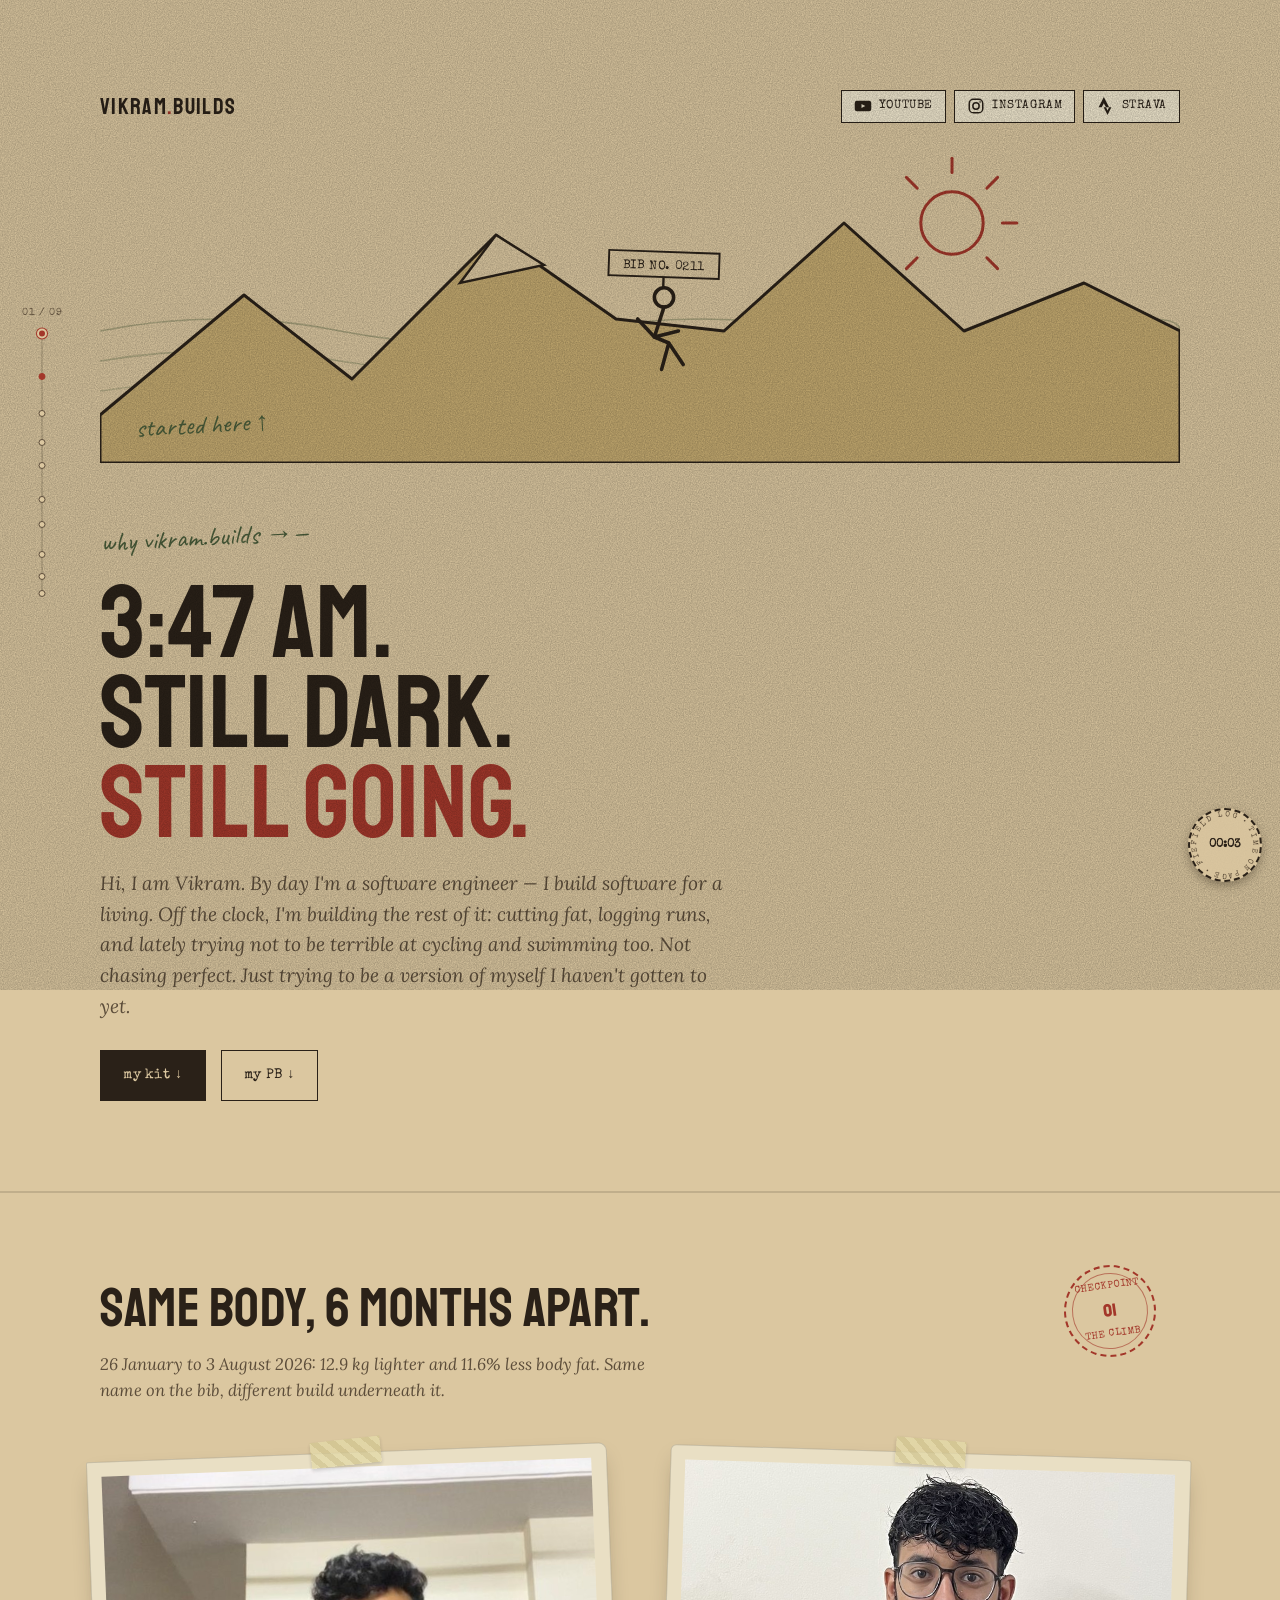
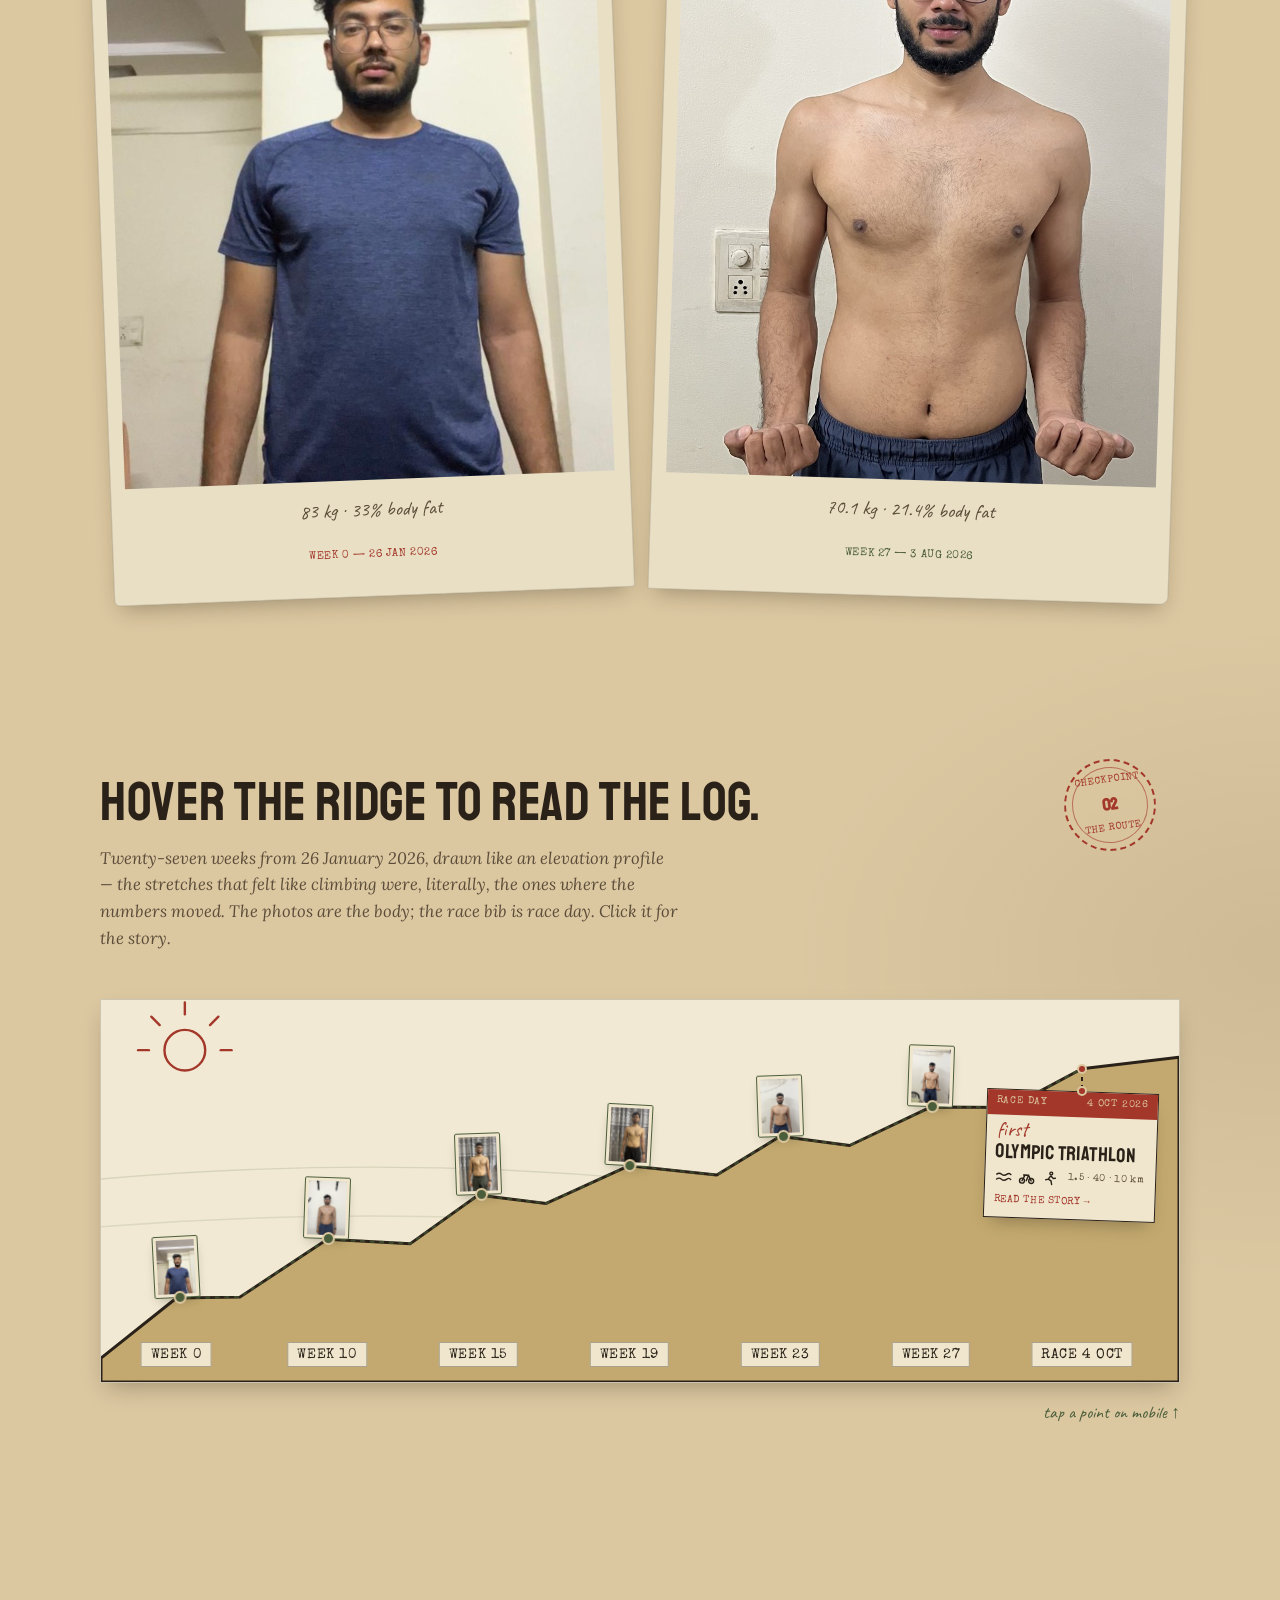
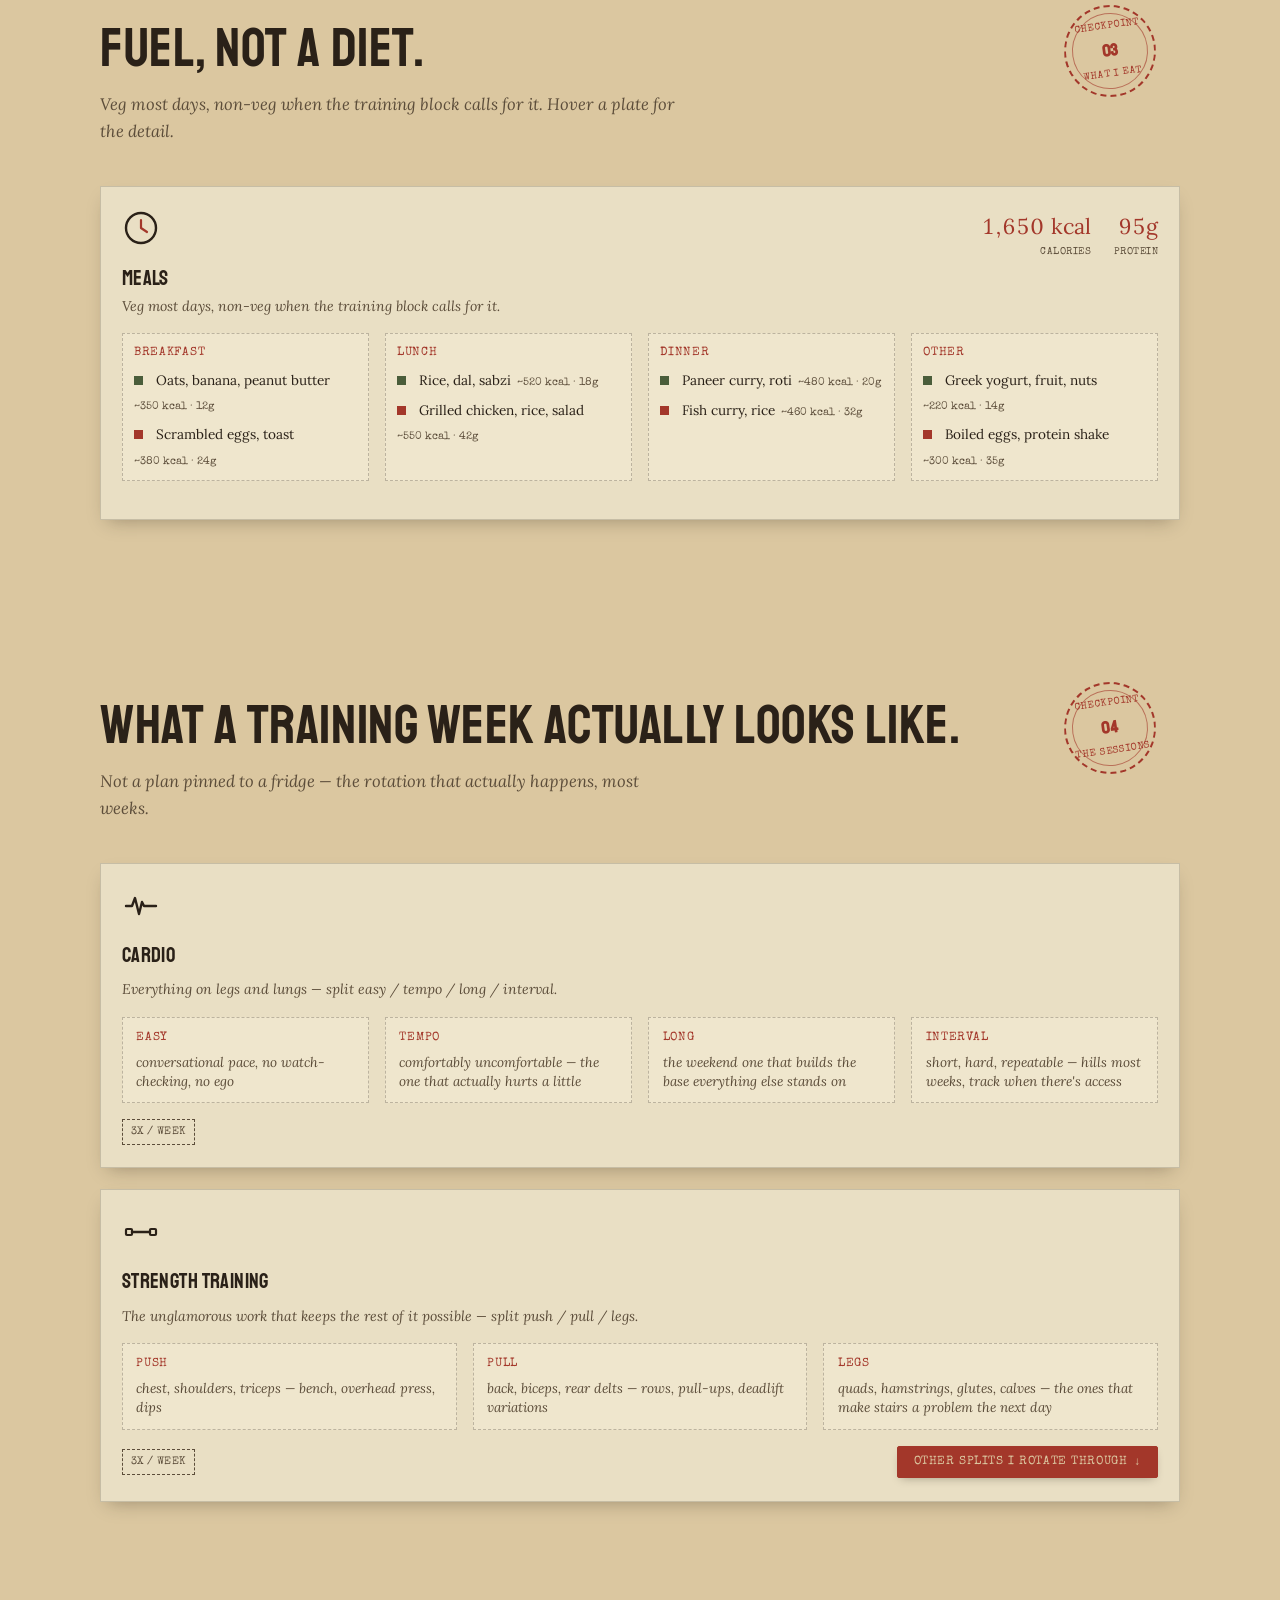
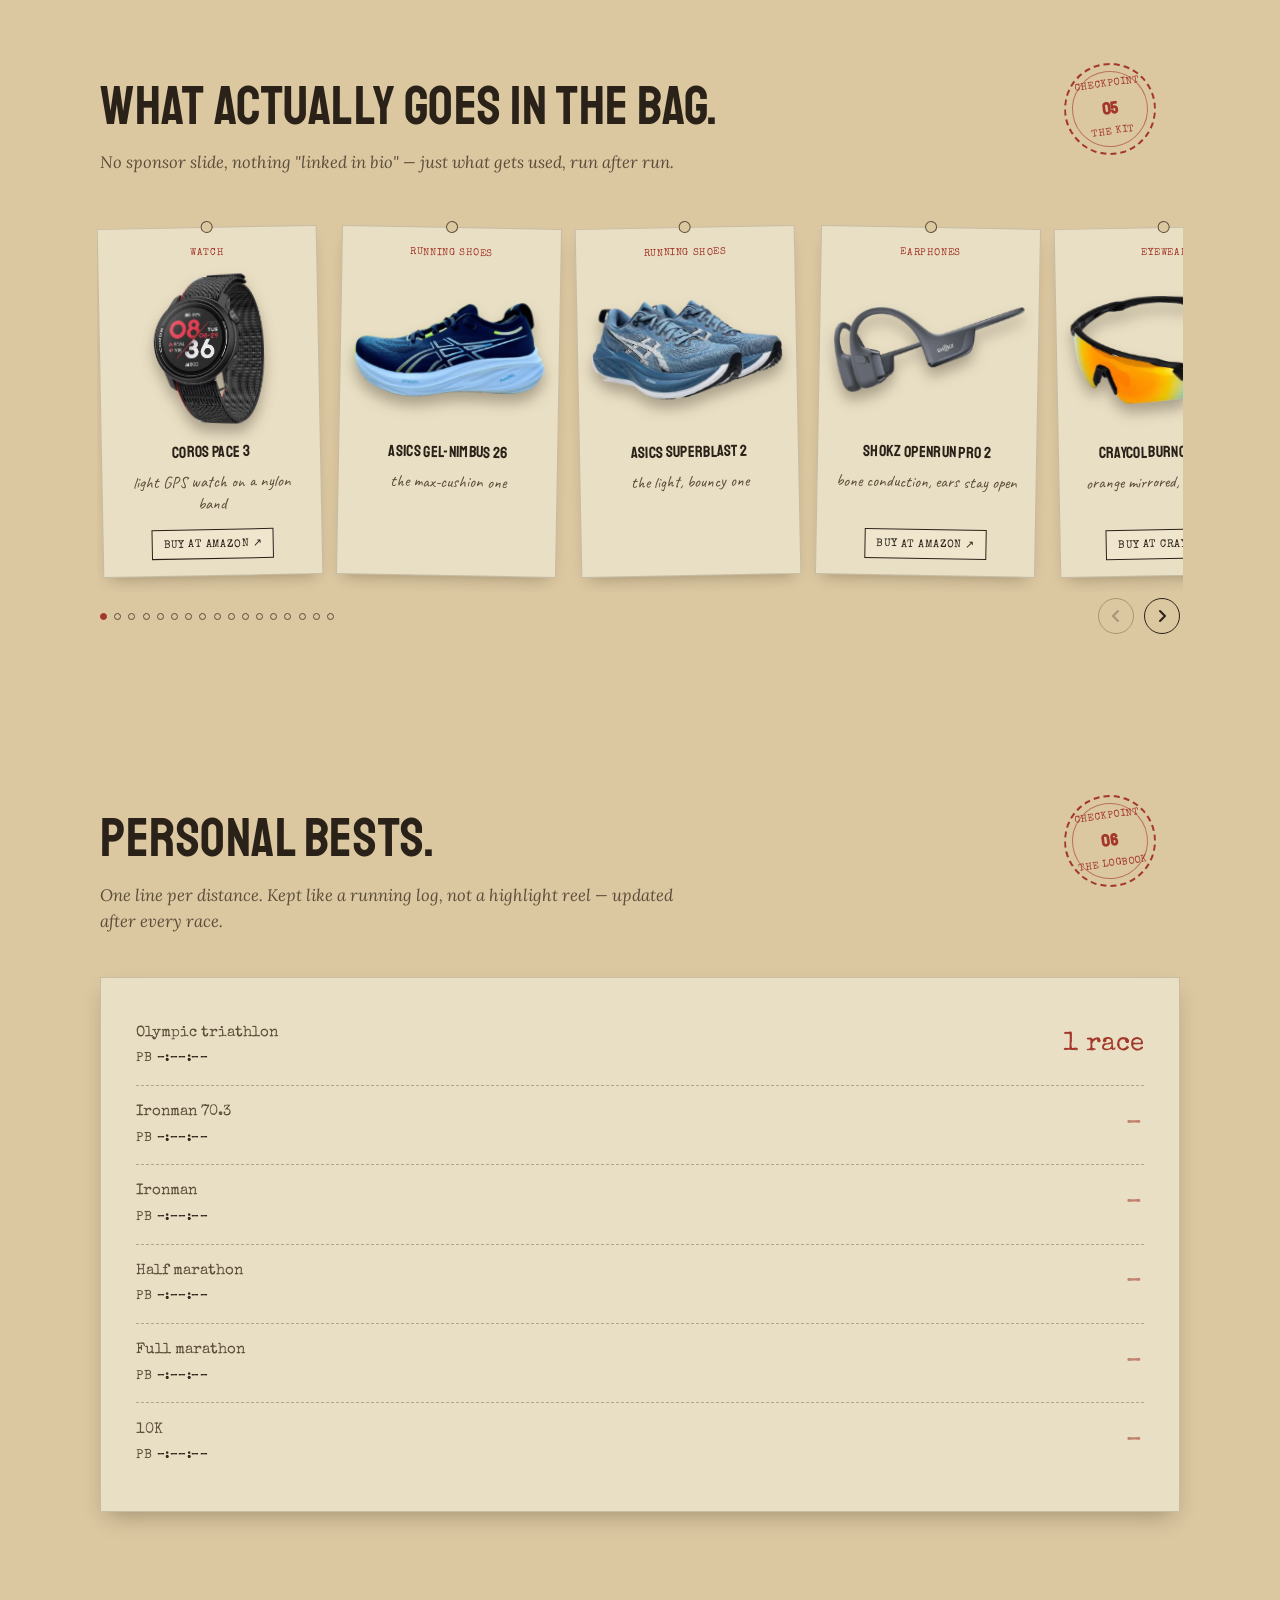
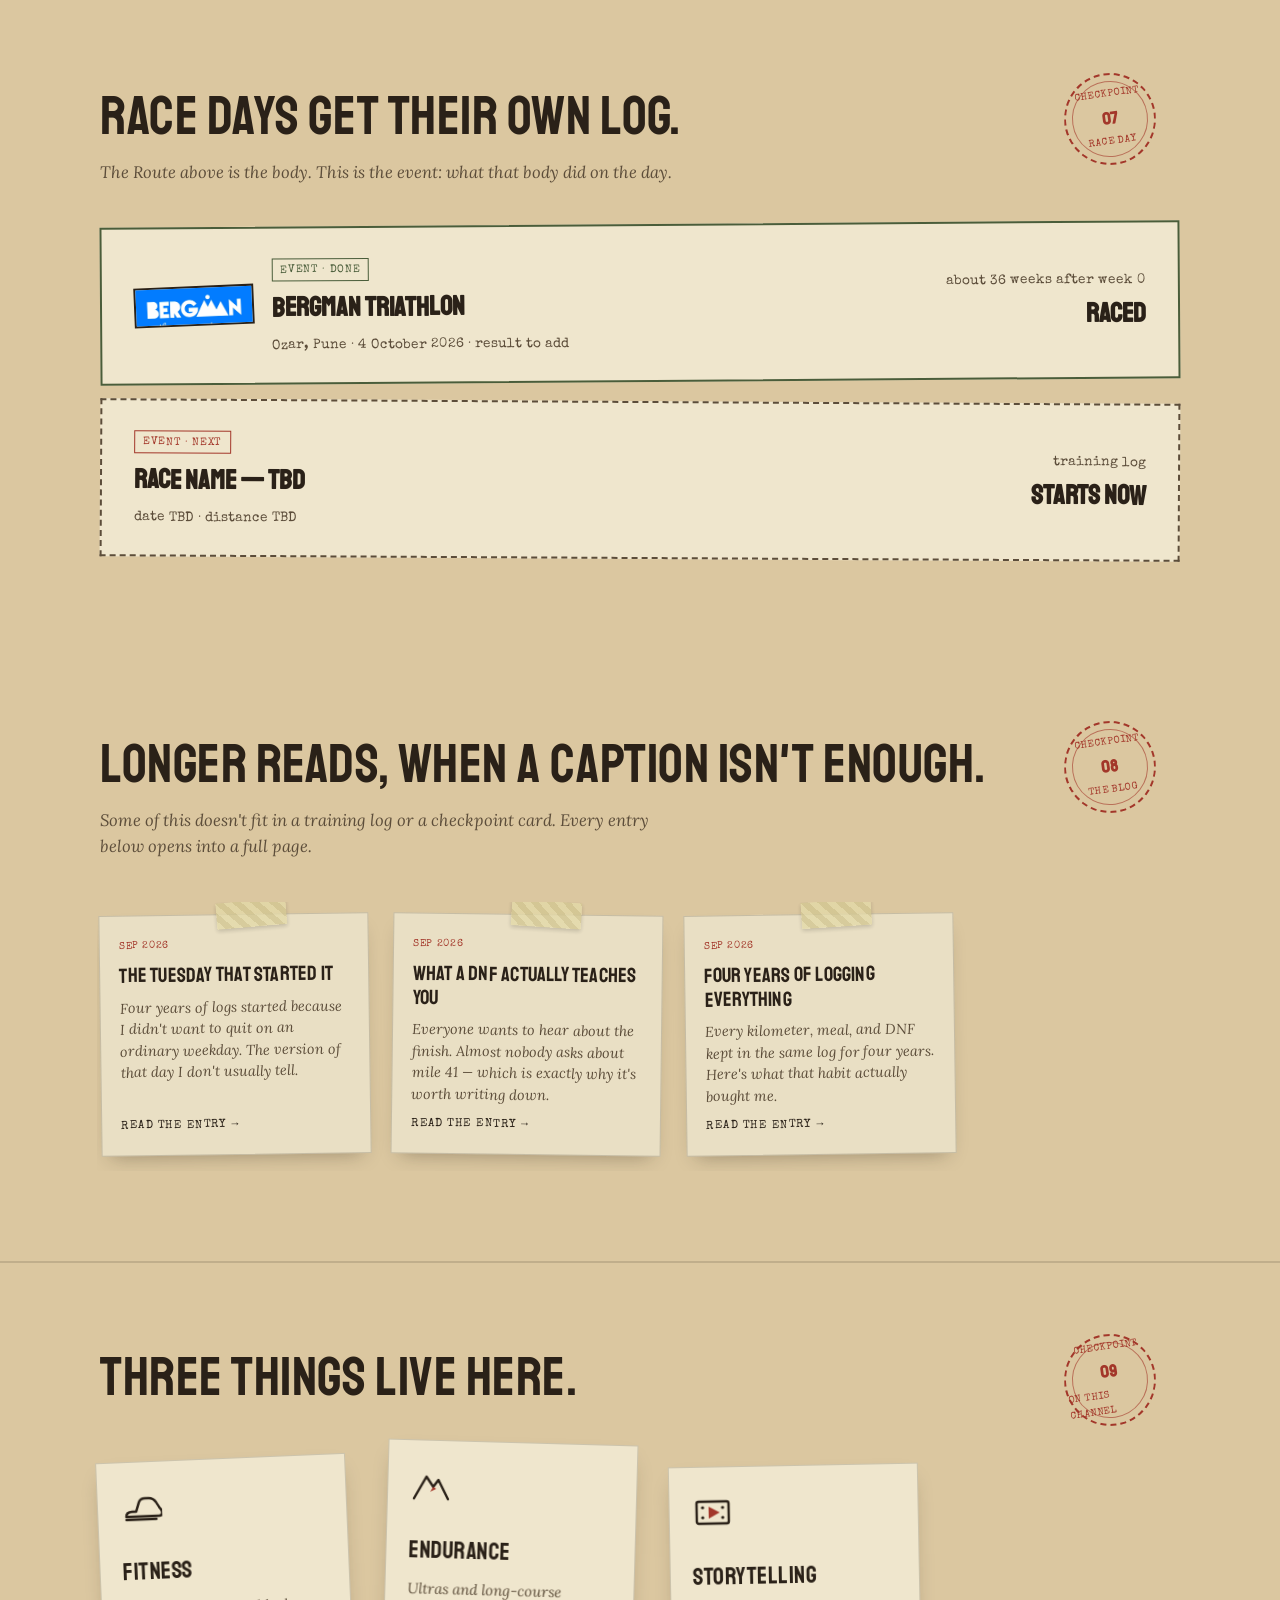
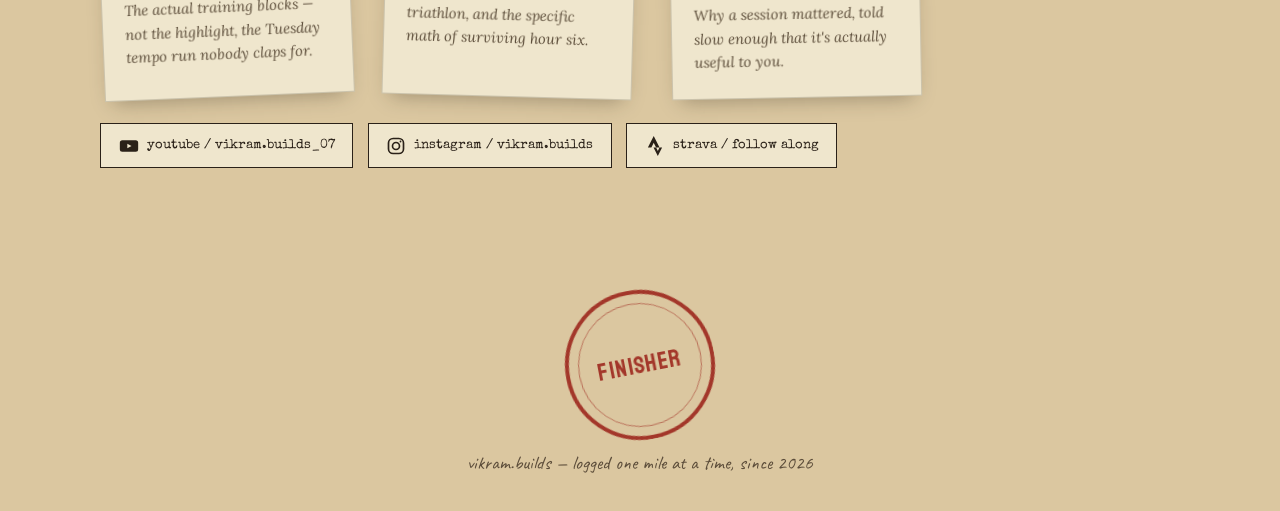
==== commit b6160ad5: "Race Day: put Bergman logo in front of the event name Co-Authored-By: Claude Sonnet 5.5 <noreply@ant" ====
--- a/index.html
+++ b/index.html
@@ -1815,6 +1815,18 @@
       .ticket + .ticket {
         margin-top: 1.2rem;
         transform: rotate(0.3deg);
+      }
+      .ticket-id {
+        display: flex;
+        align-items: center;
+        gap: 1.1rem;
+      }
+      @media (max-width: 600px) {
+        .ticket-id {
+          flex-direction: column;
+          align-items: flex-start;
+          gap: 0.9rem;
+        }
       }
       .ticket-logo {
         display: block;
@@ -3893,11 +3905,13 @@
           the day.
         </p>
         <div class="ticket ticket-done">
-          <img class="ticket-logo" src="assets/img/bergman-triathlon-logo.webp" alt="Bergman Triathlon logo" width="520" height="163" loading="lazy" />
-          <div class="ticket-info">
-            <span class="kind-tag">event · done</span>
-            <b>Bergman Triathlon</b>
-            <span>Ozar, Pune · 4 October 2026 · result to add</span>
+          <div class="ticket-id">
+            <img class="ticket-logo" src="assets/img/bergman-triathlon-logo.webp" alt="Bergman Triathlon logo" width="520" height="163" loading="lazy" />
+            <div class="ticket-info">
+              <span class="kind-tag">event · done</span>
+              <b>Bergman Triathlon</b>
+              <span>Ozar, Pune · 4 October 2026 · result to add</span>
+            </div>
           </div>
           <div class="ticket-info" style="text-align: right">
             <span>about 36 weeks after week 0</span>
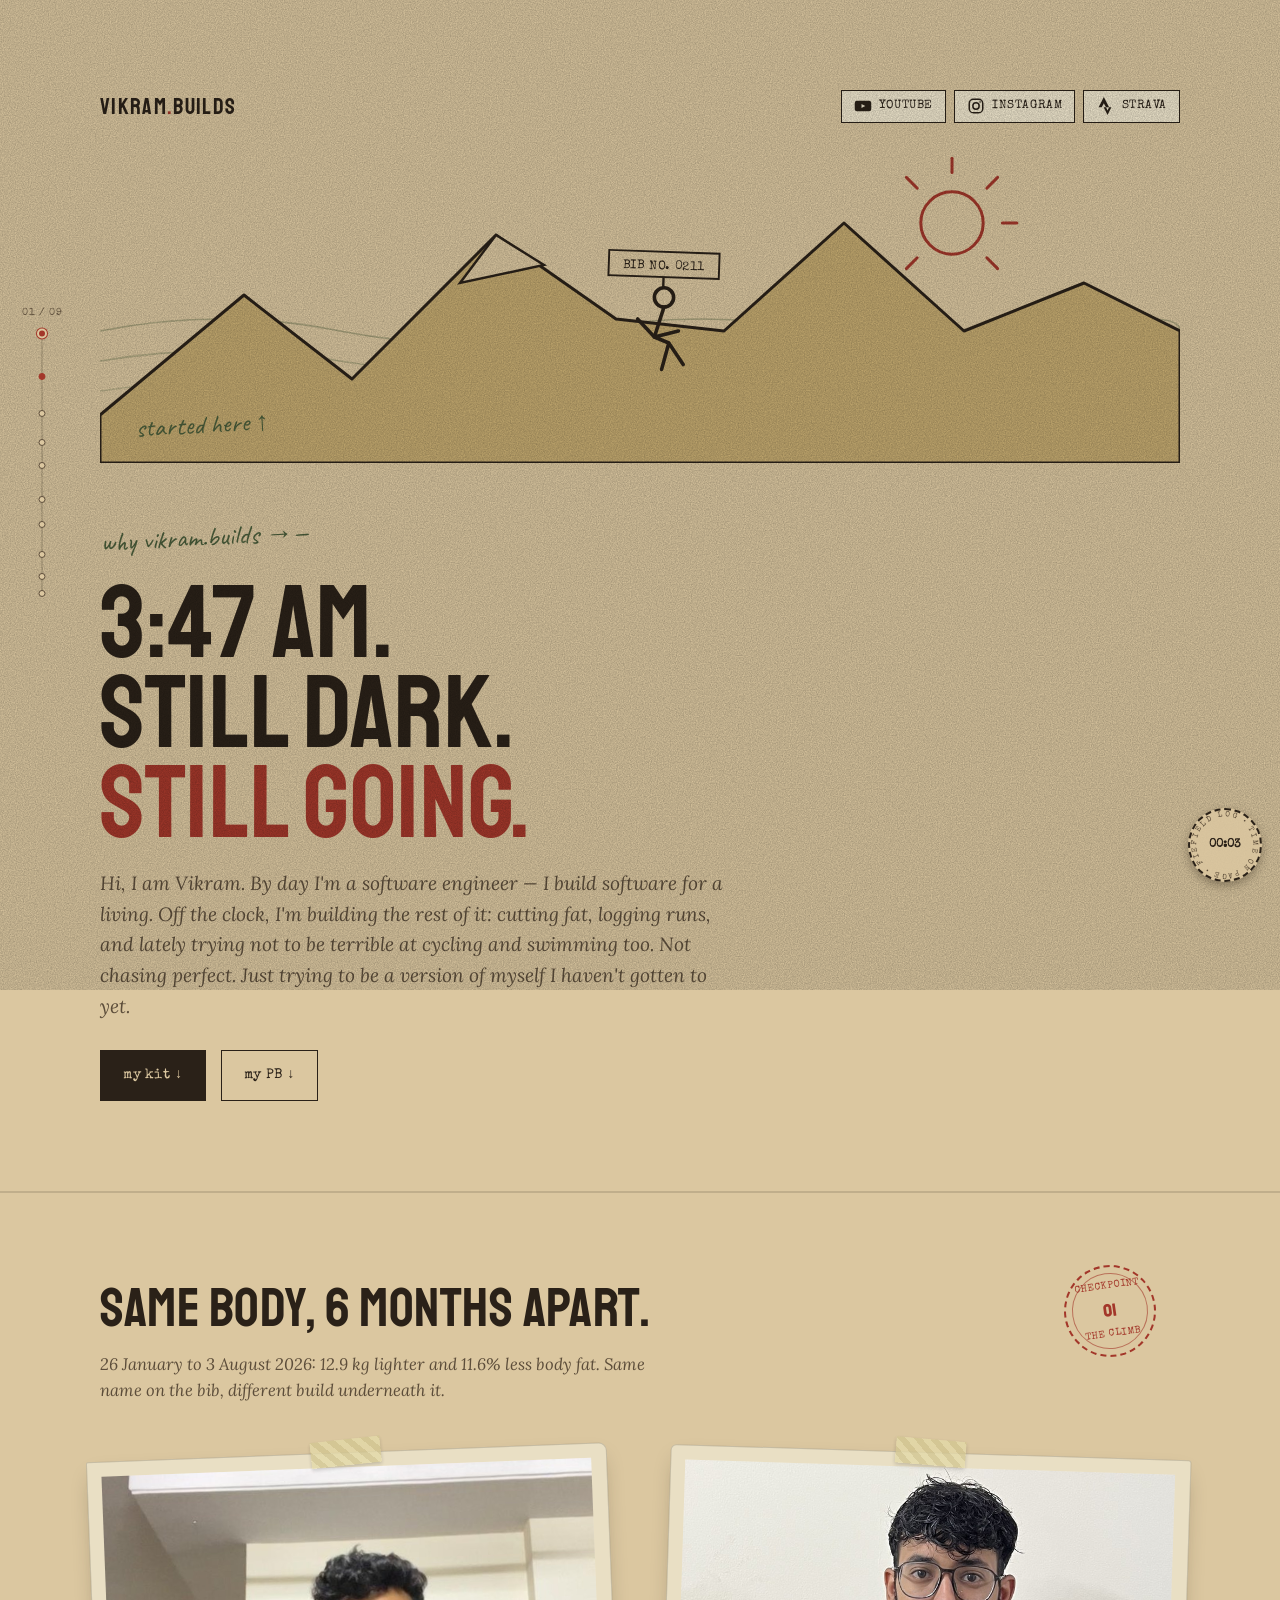
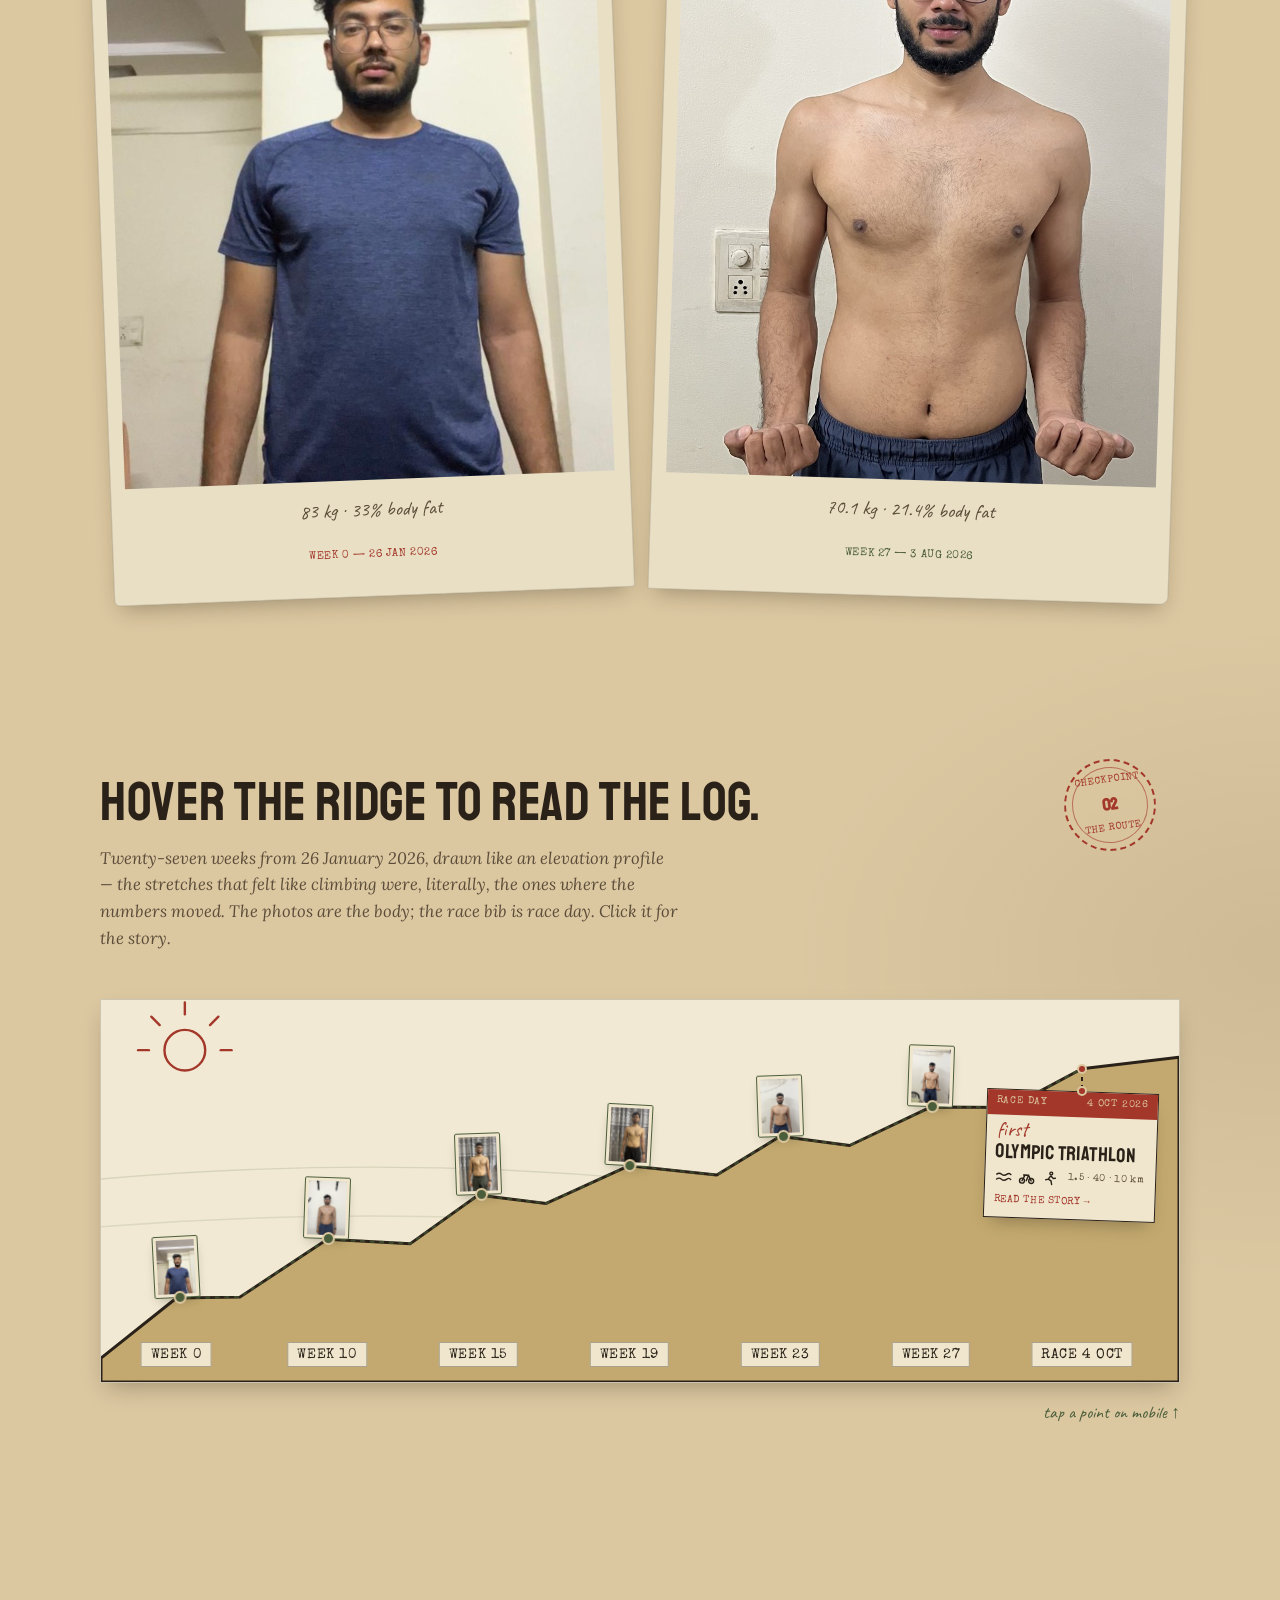
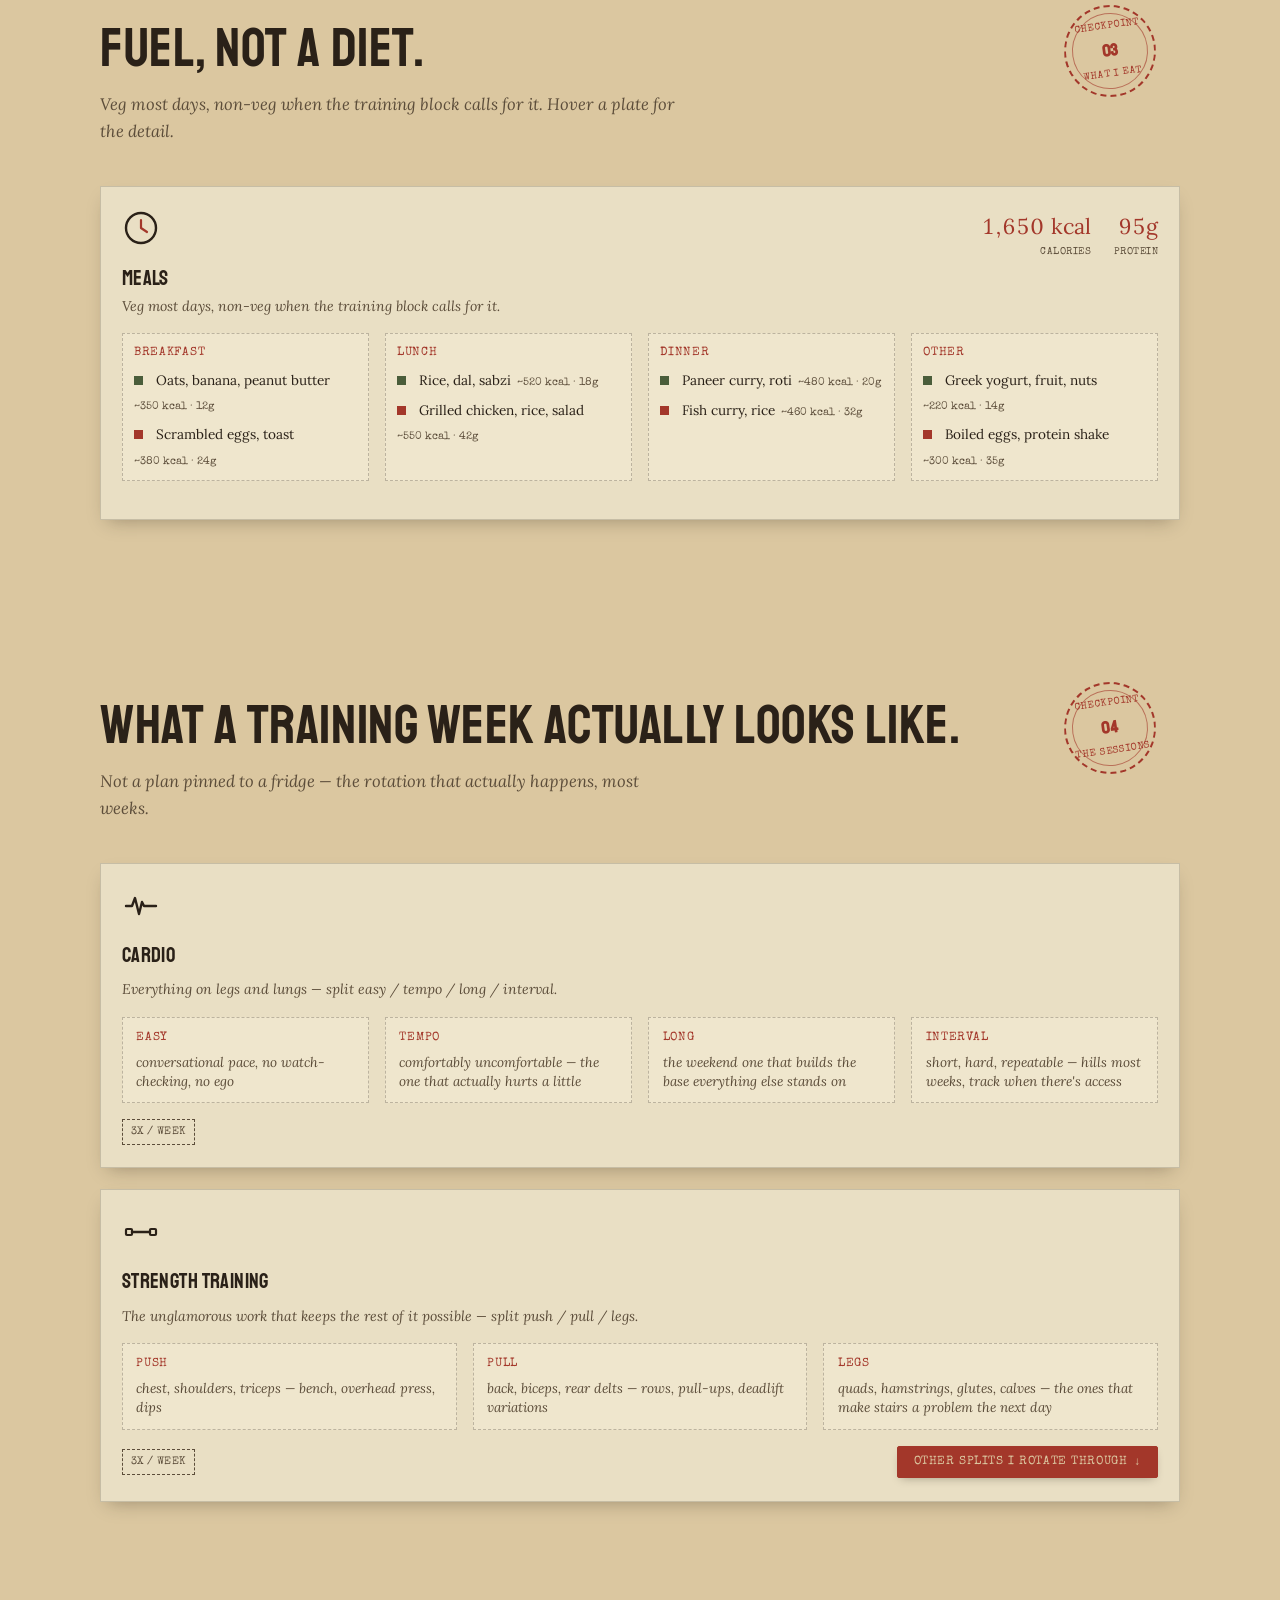
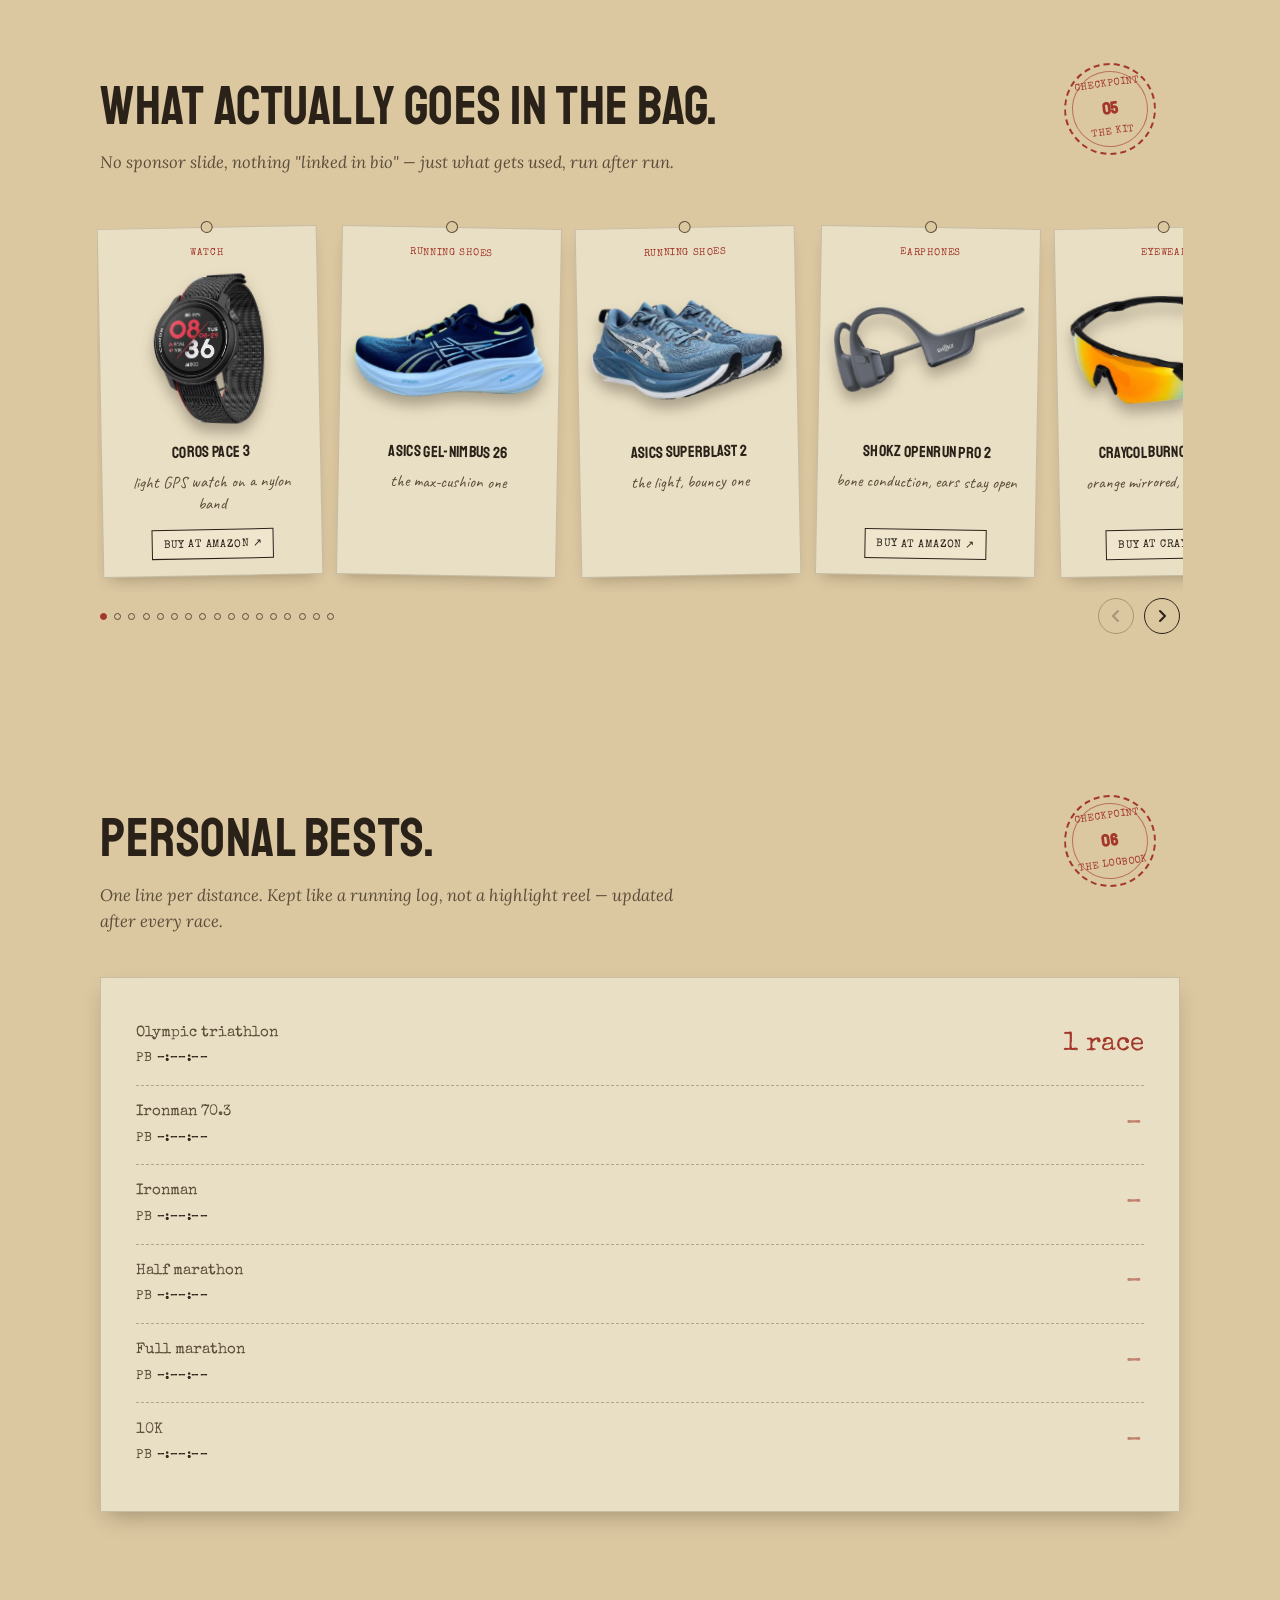
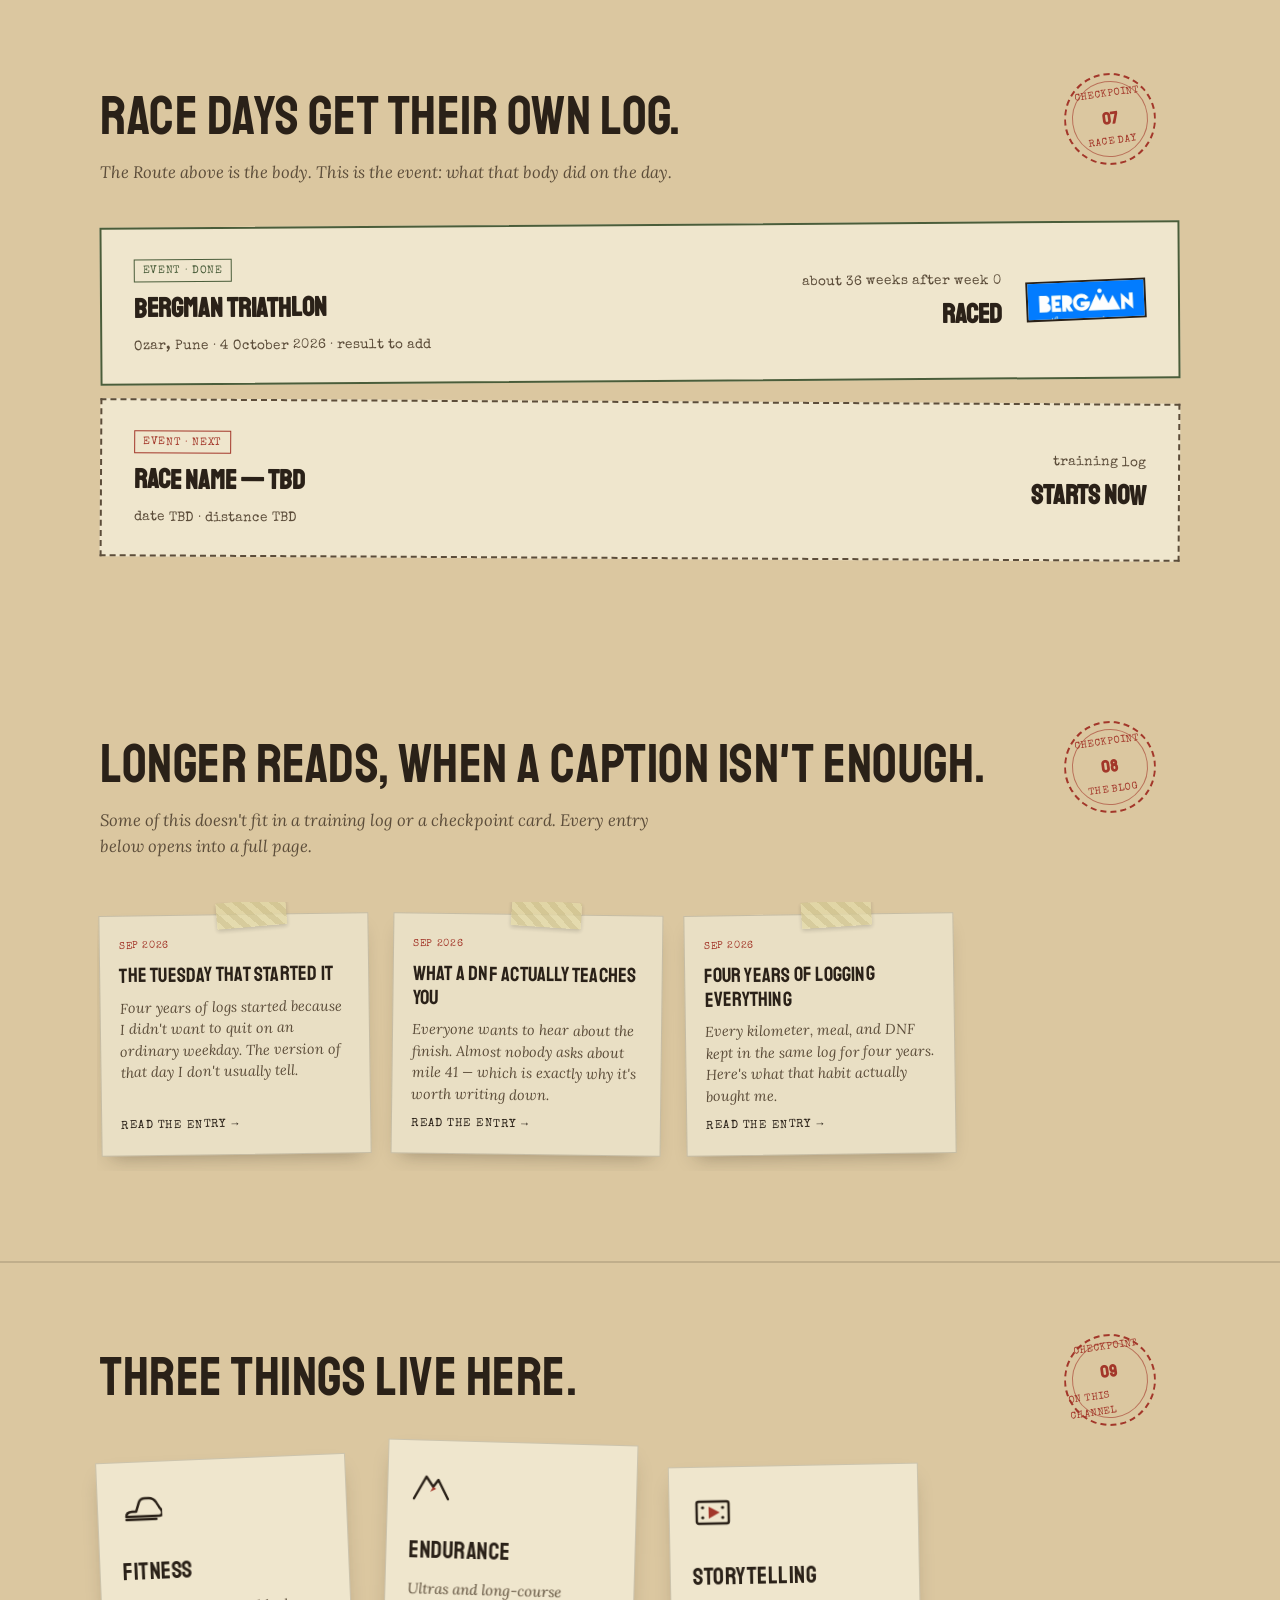
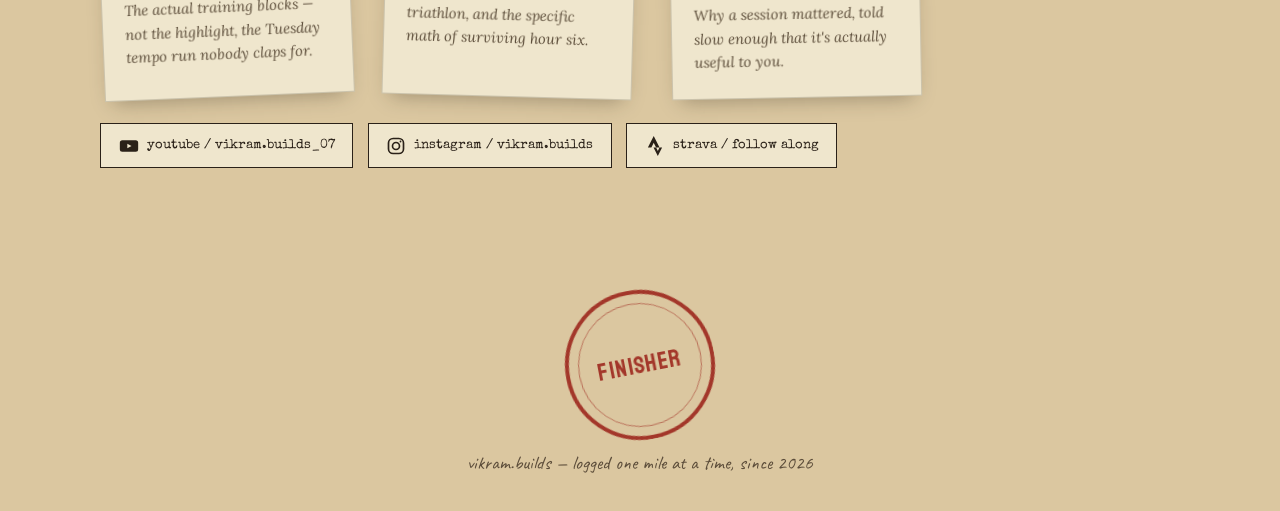
==== commit f8a29981: "Race Day: Bergman logo on the right side of the ticket Co-Authored-By: Claude Sonnet 5.5 <noreply@an" ====
--- a/index.html
+++ b/index.html
@@ -1816,16 +1816,13 @@
         margin-top: 1.2rem;
         transform: rotate(0.3deg);
       }
-      .ticket-id {
-        display: flex;
-        align-items: center;
-        gap: 1.1rem;
+      .ticket-result {
+        margin-left: auto;
+        text-align: right;
       }
       @media (max-width: 600px) {
-        .ticket-id {
-          flex-direction: column;
-          align-items: flex-start;
-          gap: 0.9rem;
+        .ticket-logo {
+          margin-left: auto;
         }
       }
       .ticket-logo {
@@ -3905,18 +3902,16 @@
           the day.
         </p>
         <div class="ticket ticket-done">
-          <div class="ticket-id">
-            <img class="ticket-logo" src="assets/img/bergman-triathlon-logo.webp" alt="Bergman Triathlon logo" width="520" height="163" loading="lazy" />
-            <div class="ticket-info">
-              <span class="kind-tag">event · done</span>
-              <b>Bergman Triathlon</b>
-              <span>Ozar, Pune · 4 October 2026 · result to add</span>
-            </div>
+          <div class="ticket-info">
+            <span class="kind-tag">event · done</span>
+            <b>Bergman Triathlon</b>
+            <span>Ozar, Pune · 4 October 2026 · result to add</span>
           </div>
-          <div class="ticket-info" style="text-align: right">
+          <div class="ticket-info ticket-result">
             <span>about 36 weeks after week 0</span>
             <b>raced</b>
           </div>
+          <img class="ticket-logo" src="assets/img/bergman-triathlon-logo.webp" alt="Bergman Triathlon logo" width="520" height="163" loading="lazy" />
         </div>
         <div class="ticket ticket-next">
           <div class="ticket-info">
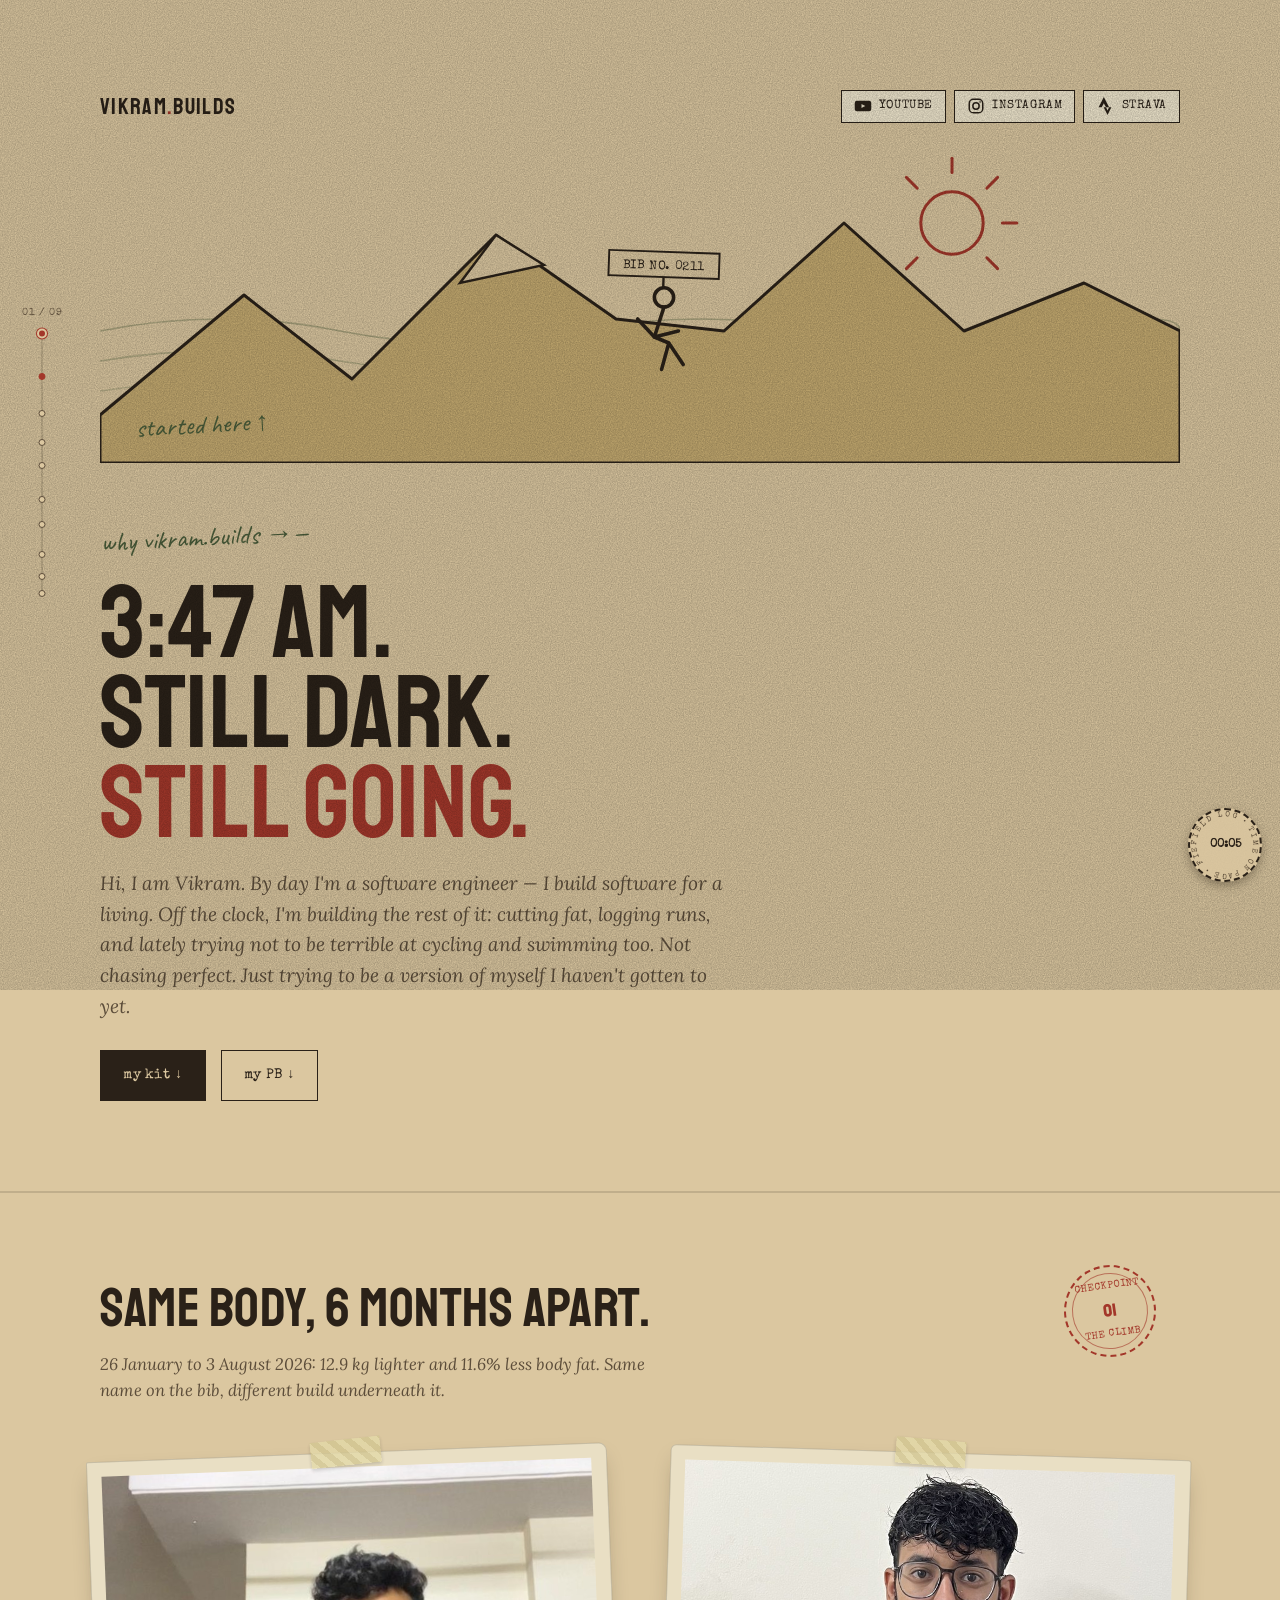
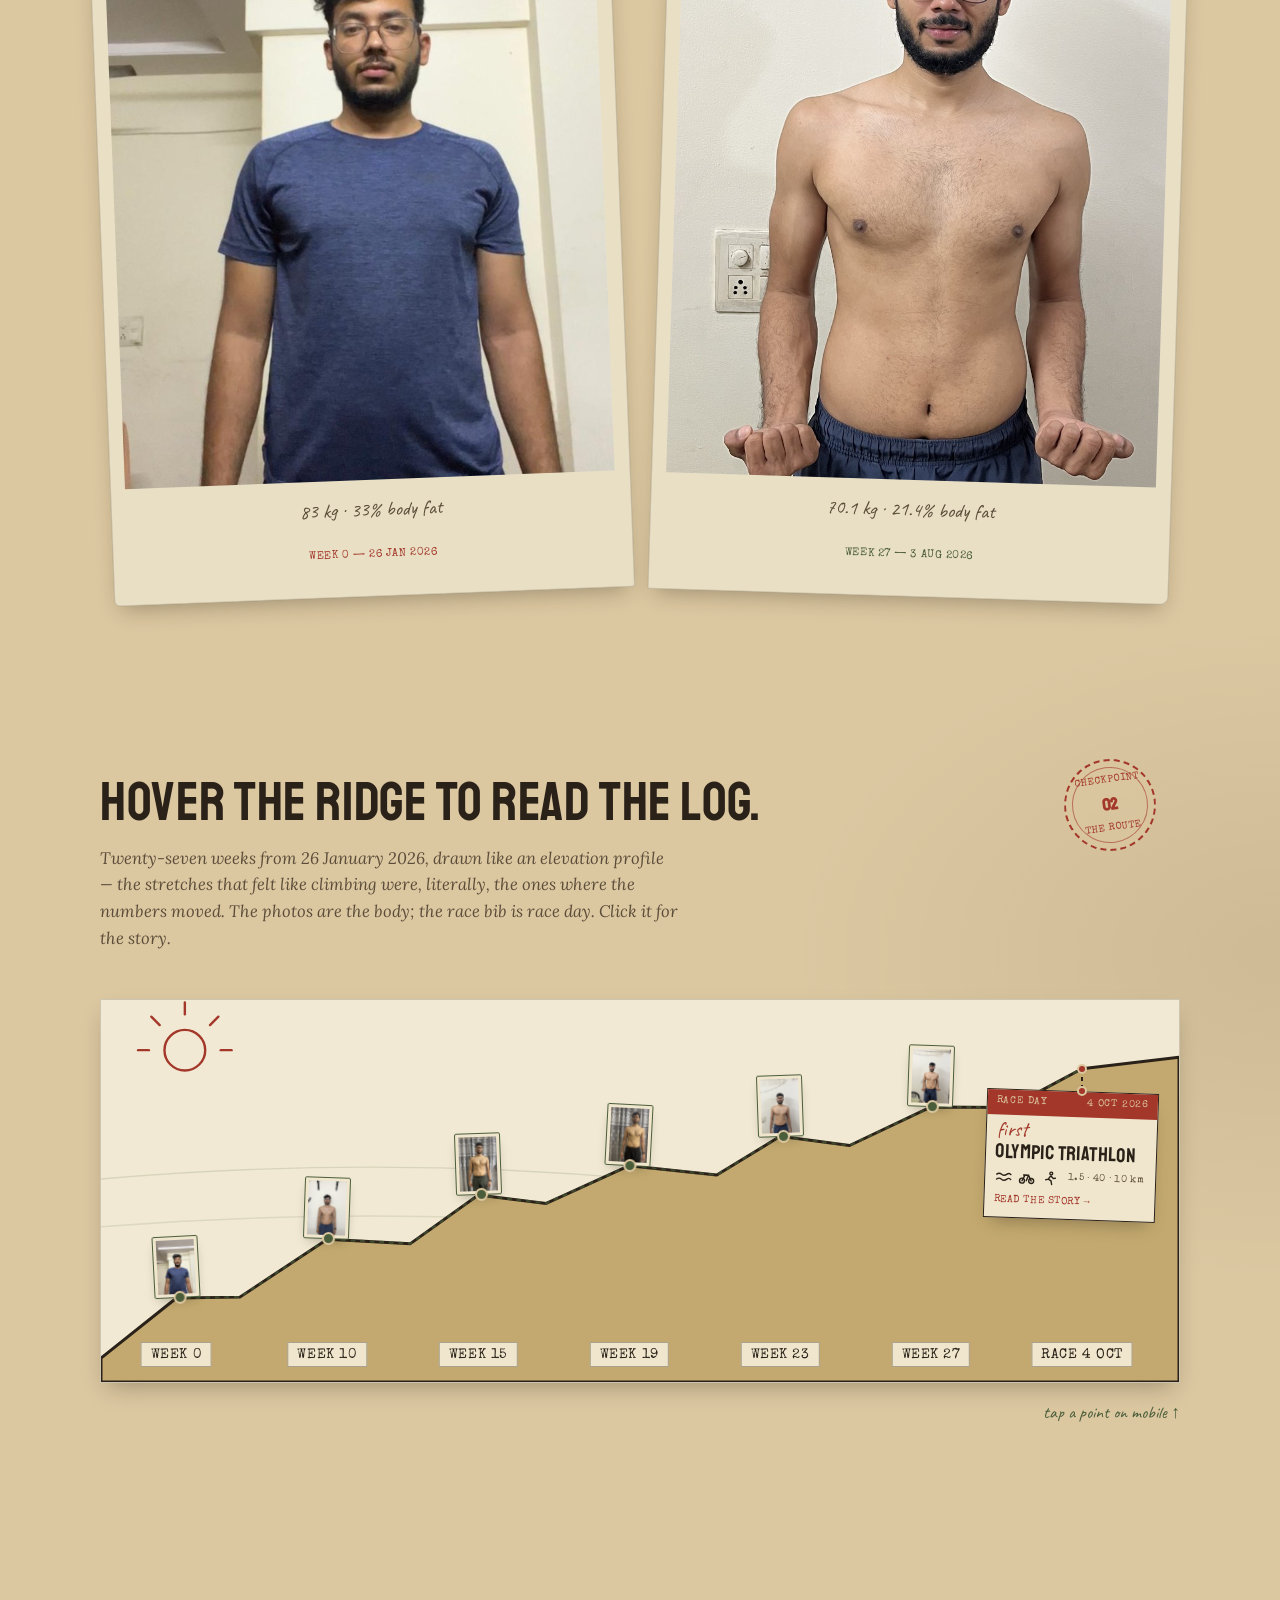
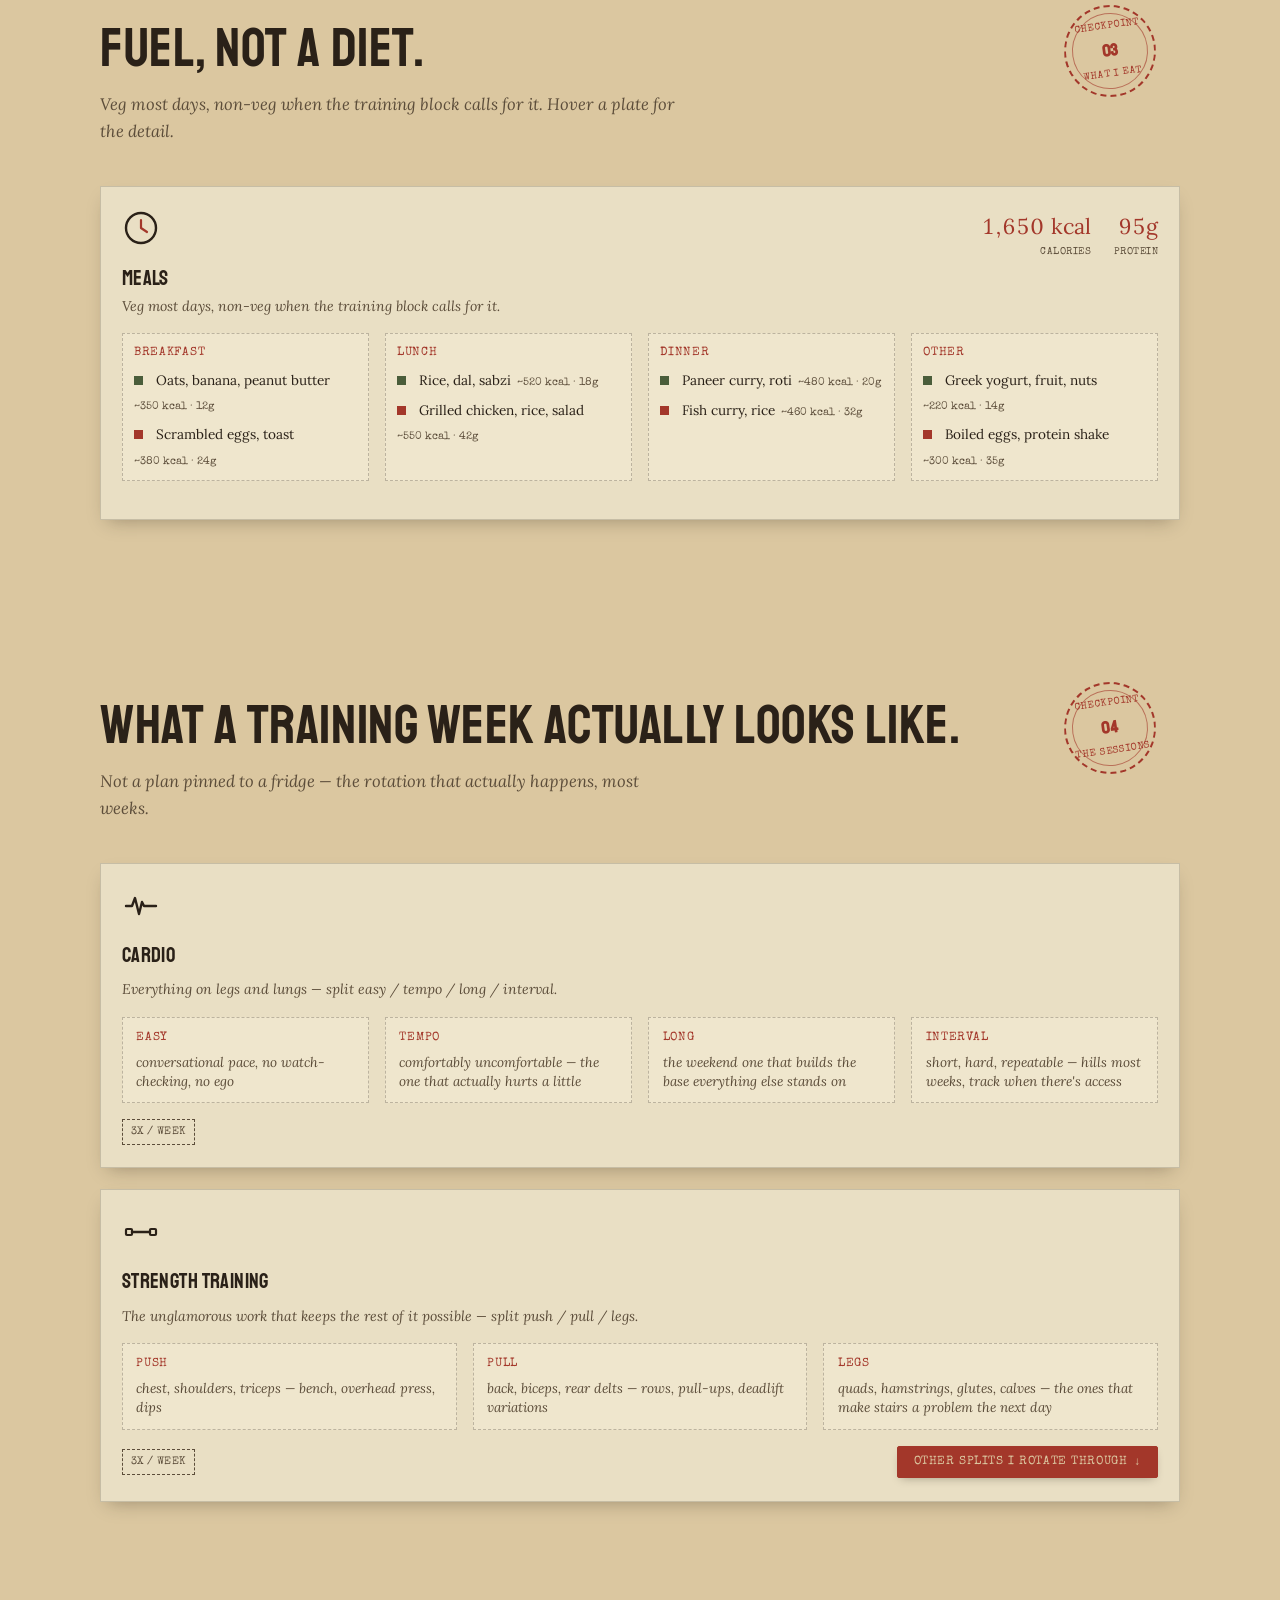
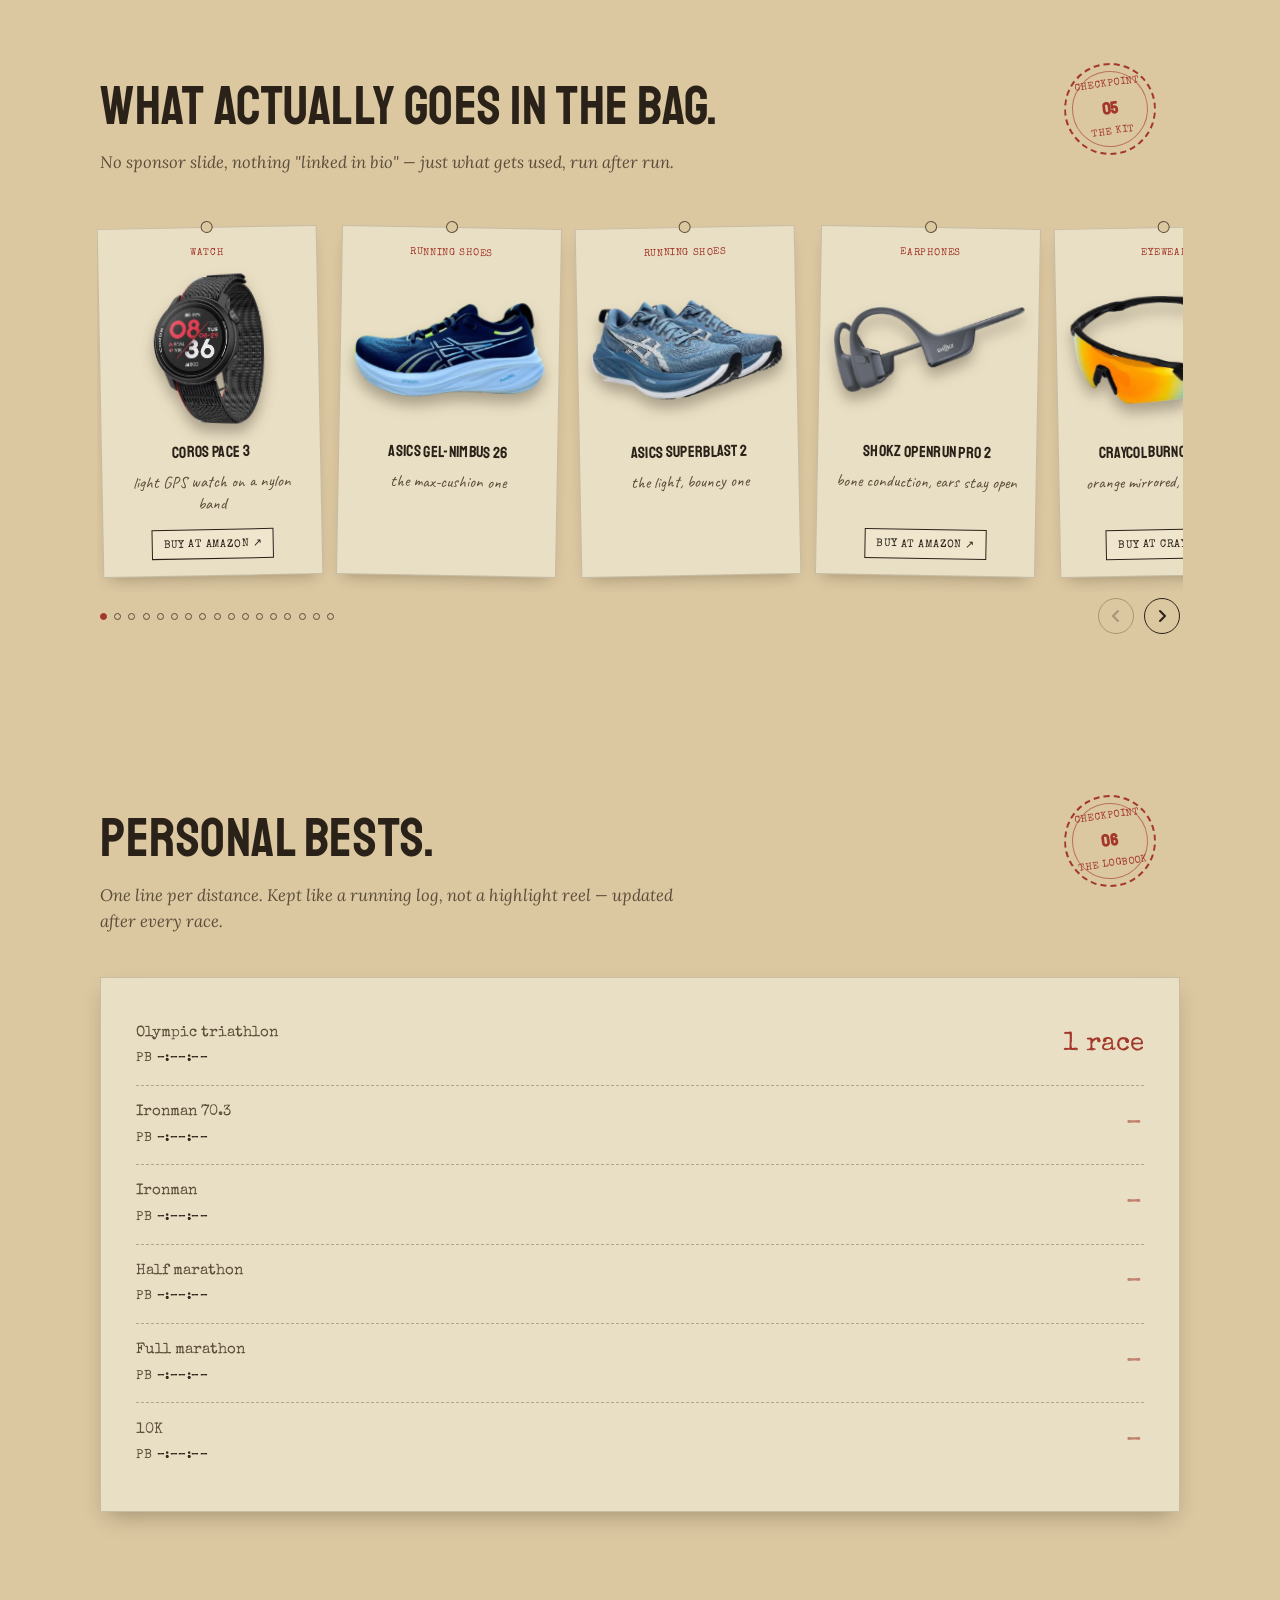
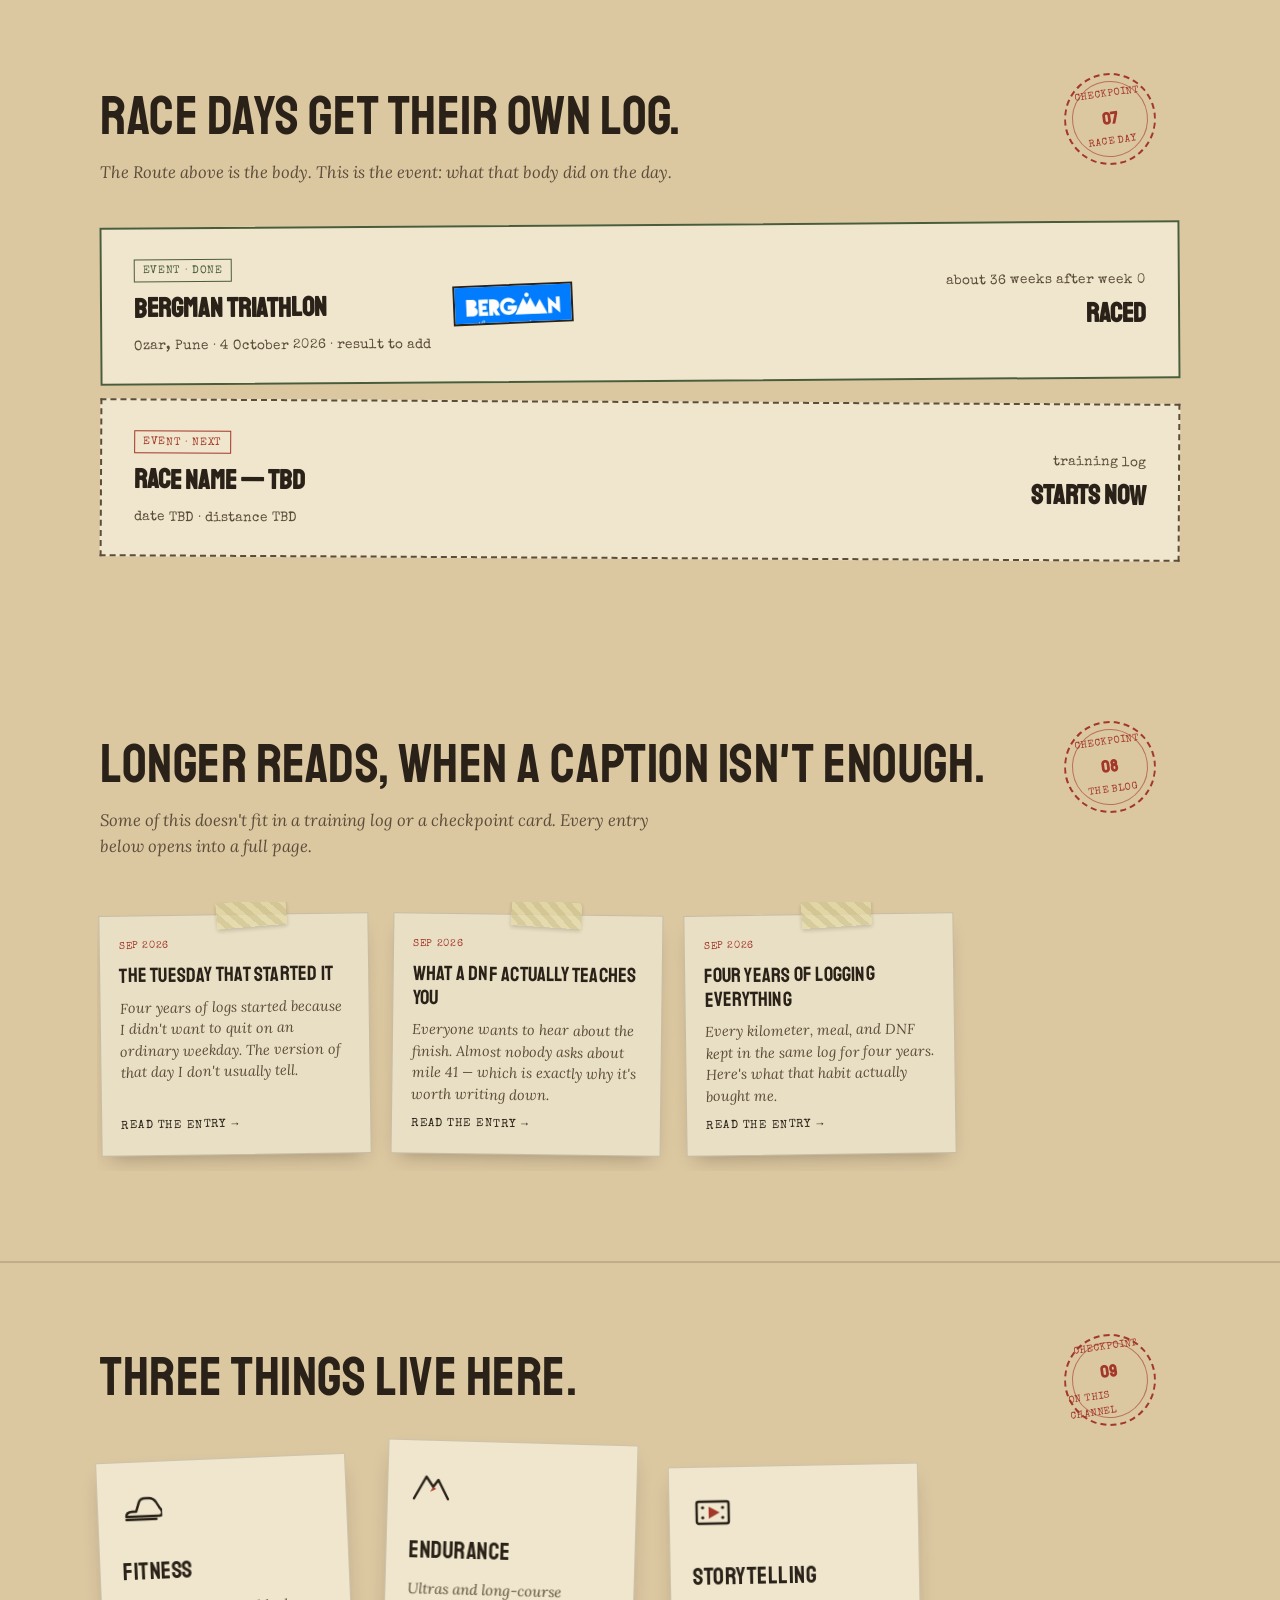
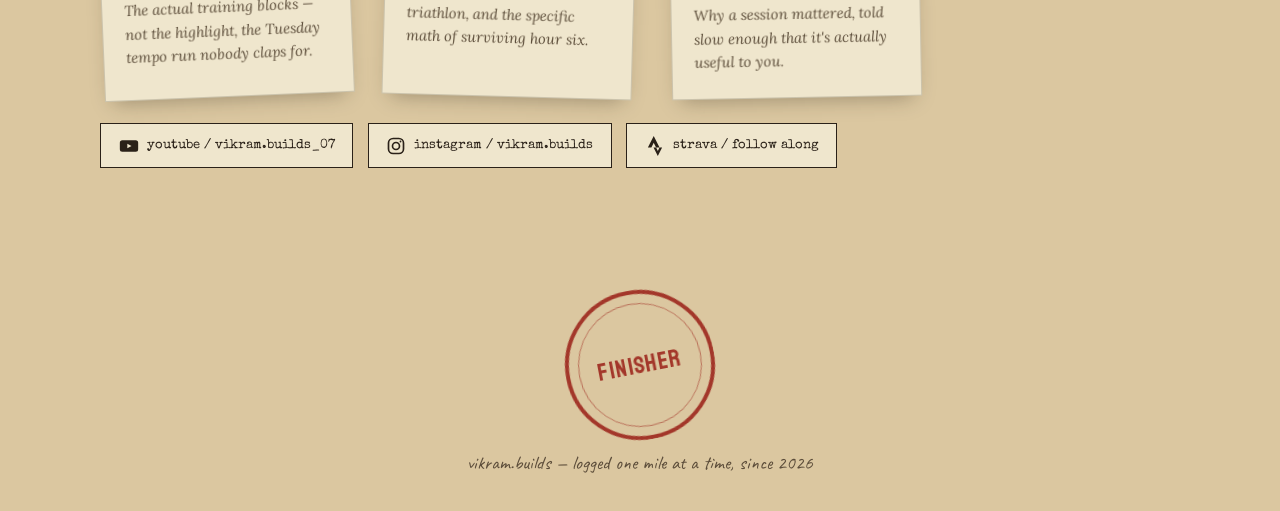
==== commit e3a4f9d2: "Race Day: Bergman logo beside the name, RACED far right Co-Authored-By: Claude Sonnet 5.5 <noreply@a" ====
--- a/index.html
+++ b/index.html
@@ -1820,9 +1820,16 @@
         margin-left: auto;
         text-align: right;
       }
+      .ticket-id {
+        display: flex;
+        align-items: center;
+        gap: 1.4rem;
+      }
       @media (max-width: 600px) {
-        .ticket-logo {
-          margin-left: auto;
+        .ticket-id {
+          flex-direction: column;
+          align-items: flex-start;
+          gap: 0.9rem;
         }
       }
       .ticket-logo {
@@ -3902,16 +3909,18 @@
           the day.
         </p>
         <div class="ticket ticket-done">
-          <div class="ticket-info">
-            <span class="kind-tag">event · done</span>
-            <b>Bergman Triathlon</b>
-            <span>Ozar, Pune · 4 October 2026 · result to add</span>
+          <div class="ticket-id">
+            <div class="ticket-info">
+              <span class="kind-tag">event · done</span>
+              <b>Bergman Triathlon</b>
+              <span>Ozar, Pune · 4 October 2026 · result to add</span>
+            </div>
+            <img class="ticket-logo" src="assets/img/bergman-triathlon-logo.webp" alt="Bergman Triathlon logo" width="520" height="163" loading="lazy" />
           </div>
           <div class="ticket-info ticket-result">
             <span>about 36 weeks after week 0</span>
             <b>raced</b>
           </div>
-          <img class="ticket-logo" src="assets/img/bergman-triathlon-logo.webp" alt="Bergman Triathlon logo" width="520" height="163" loading="lazy" />
         </div>
         <div class="ticket ticket-next">
           <div class="ticket-info">
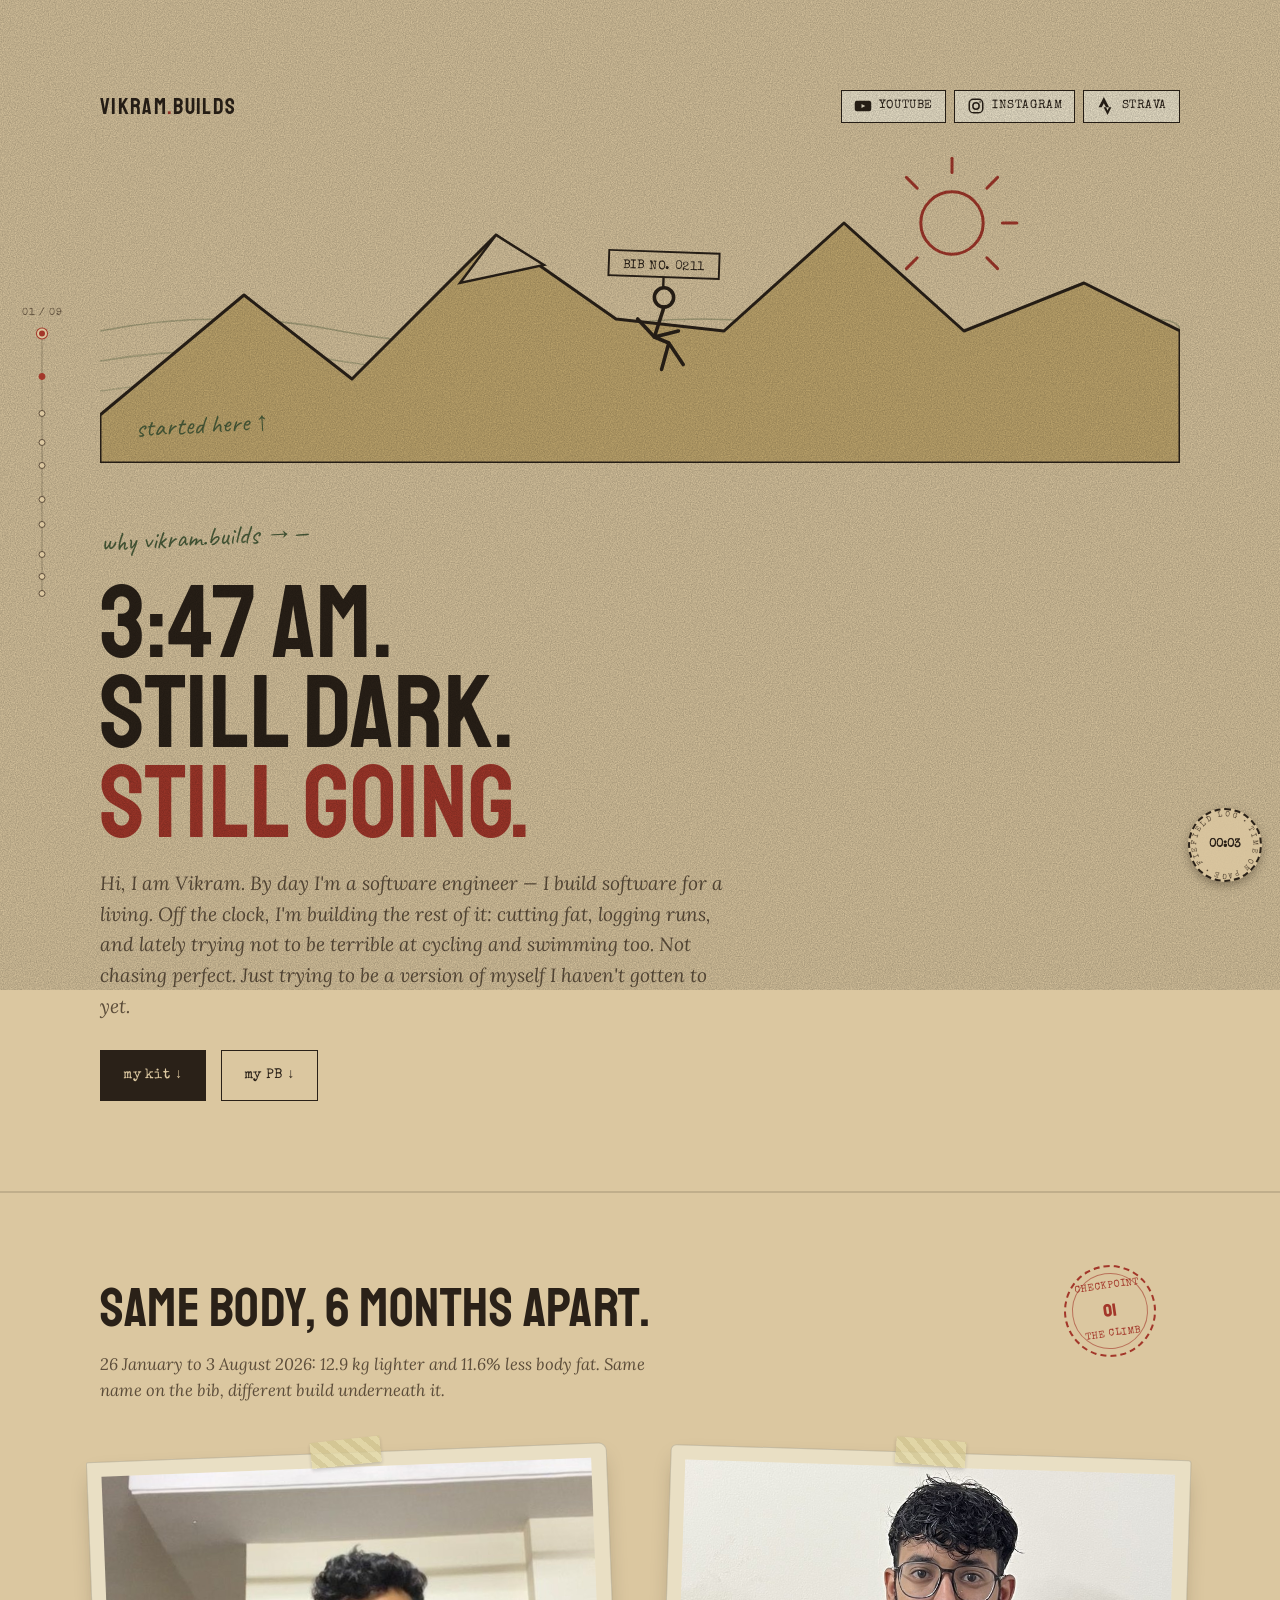
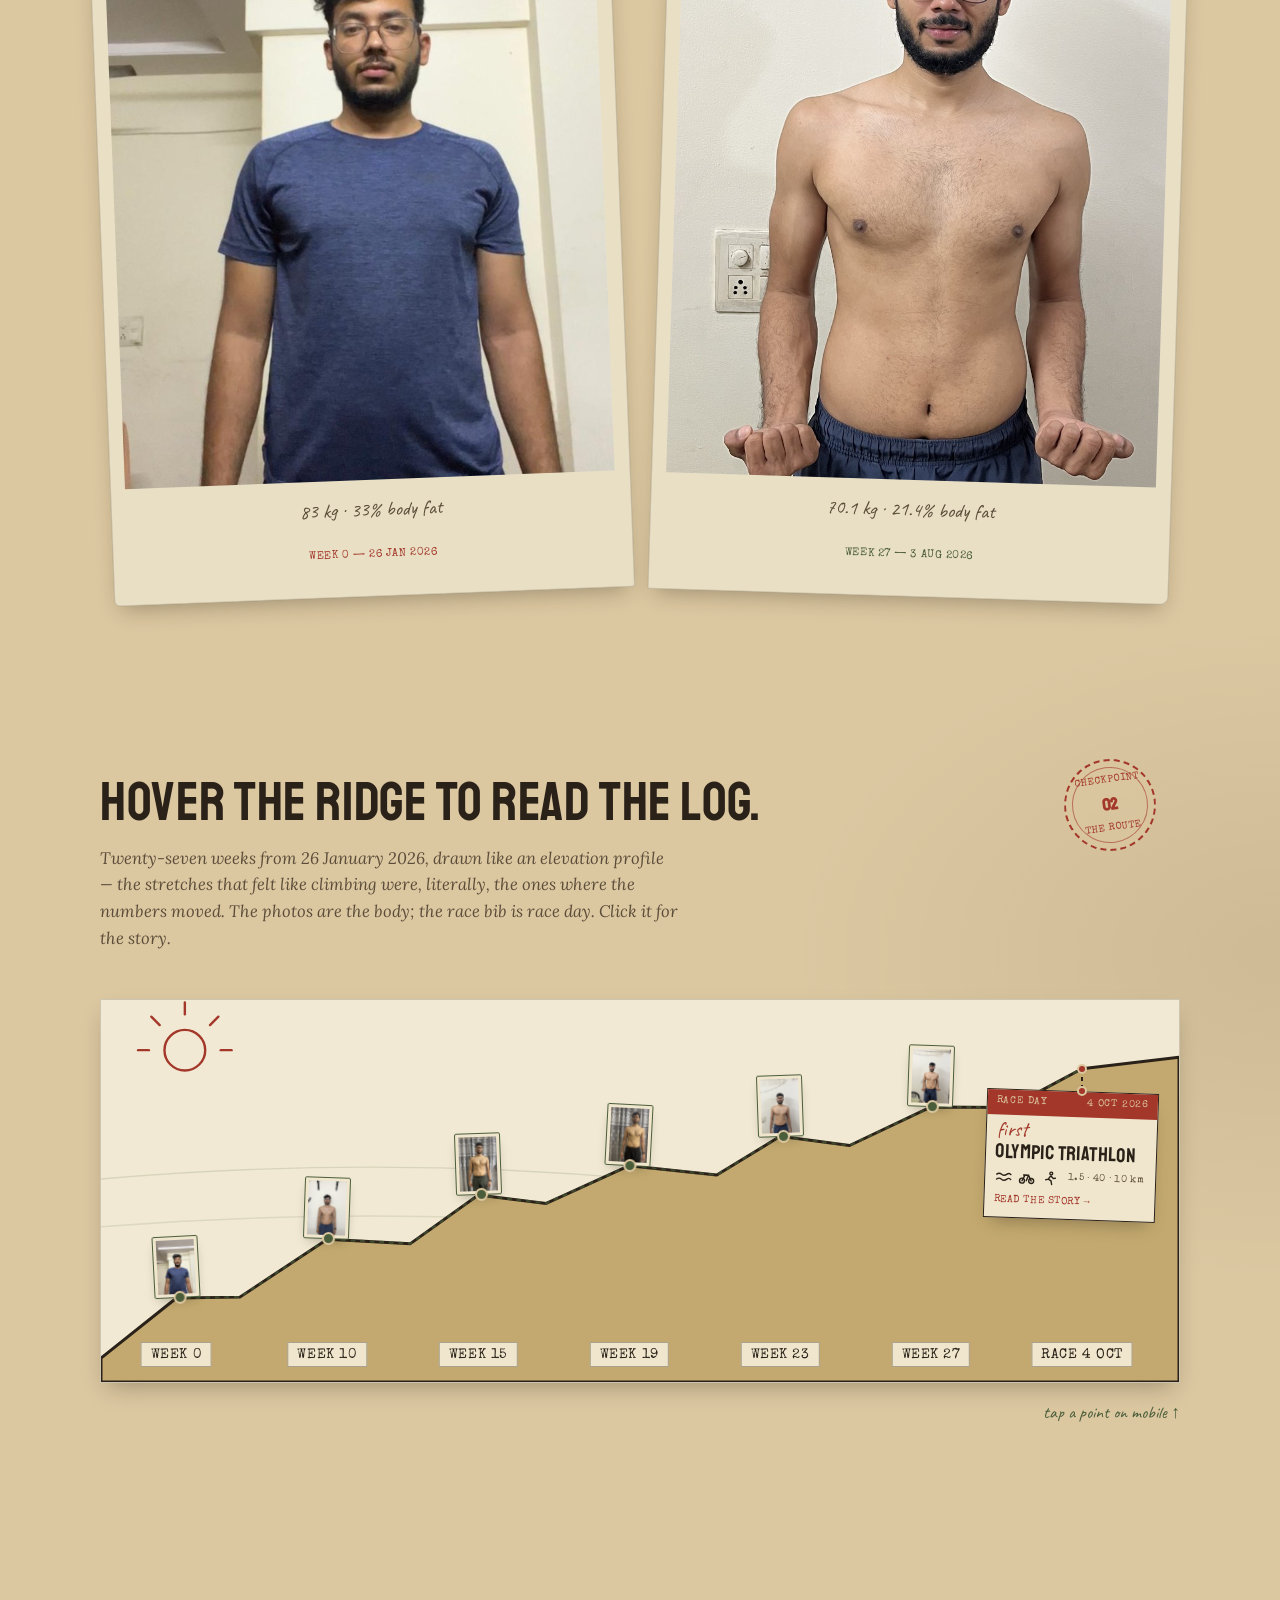
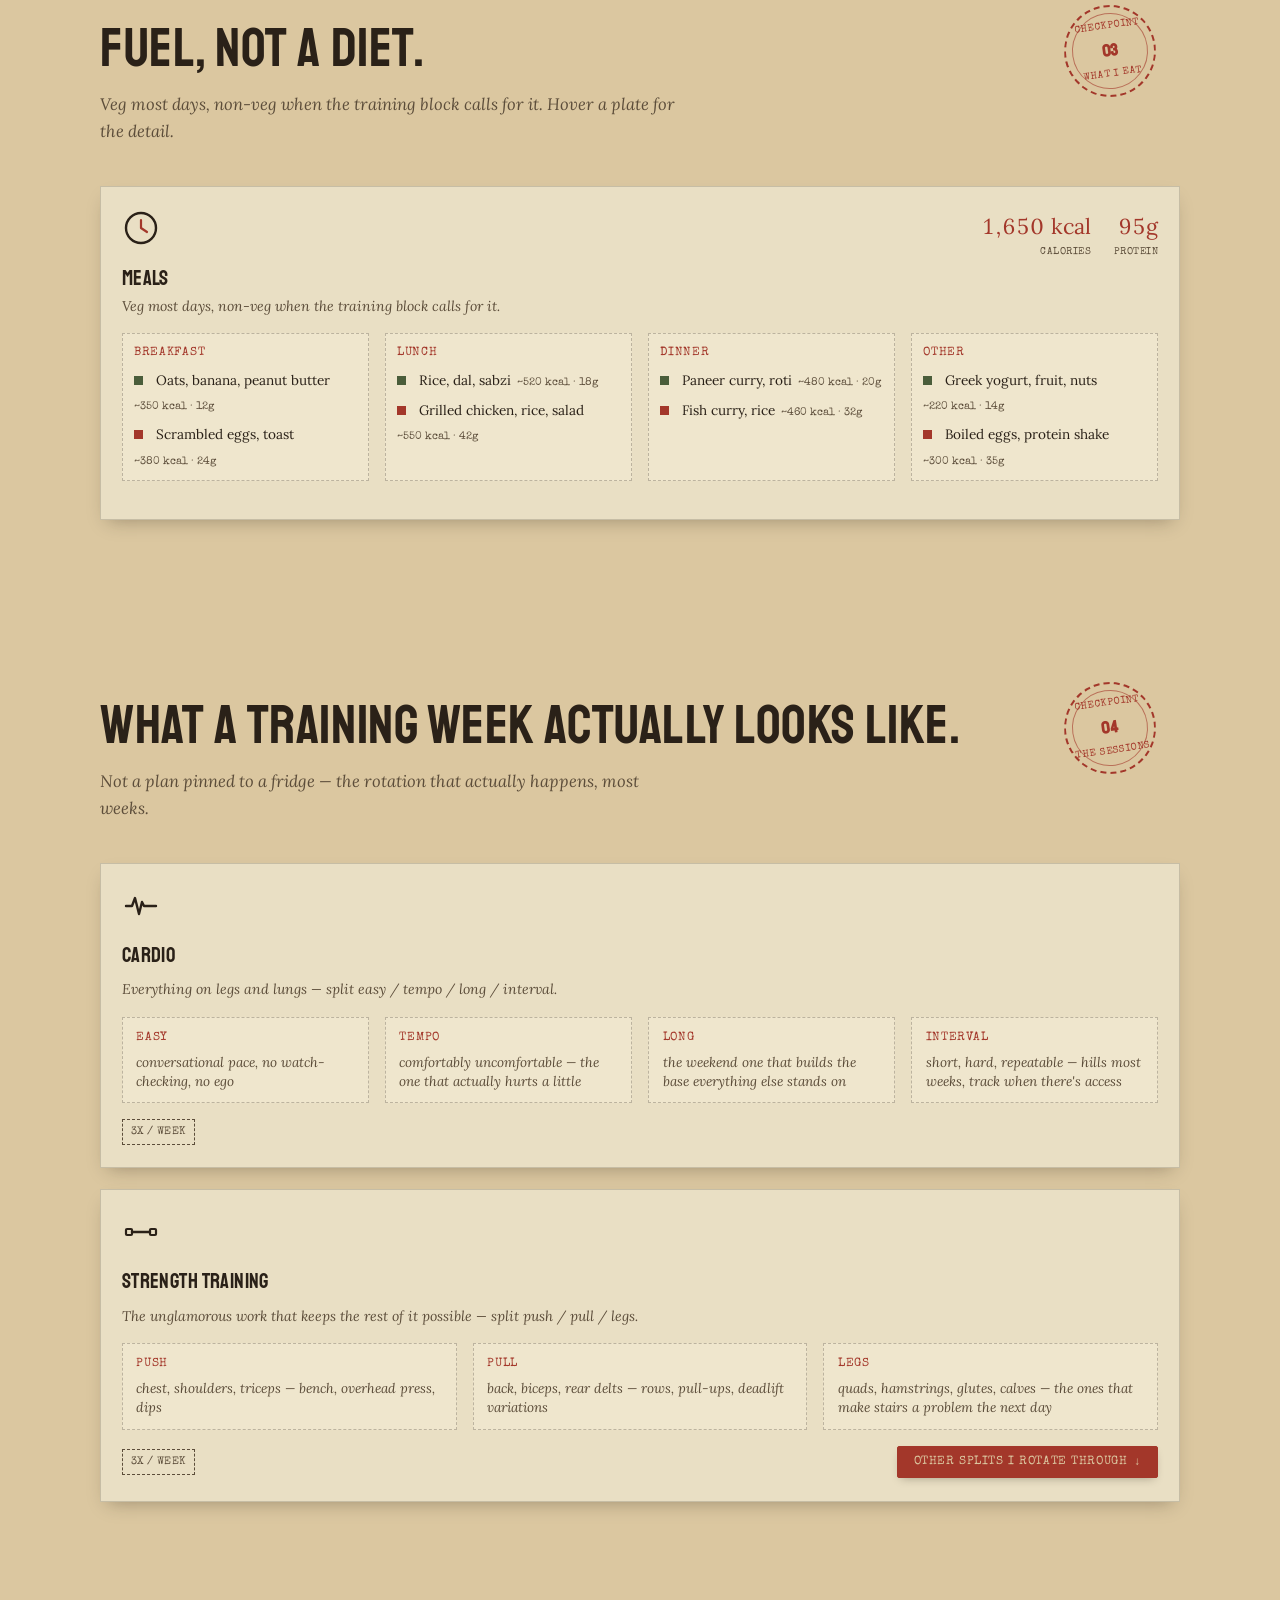
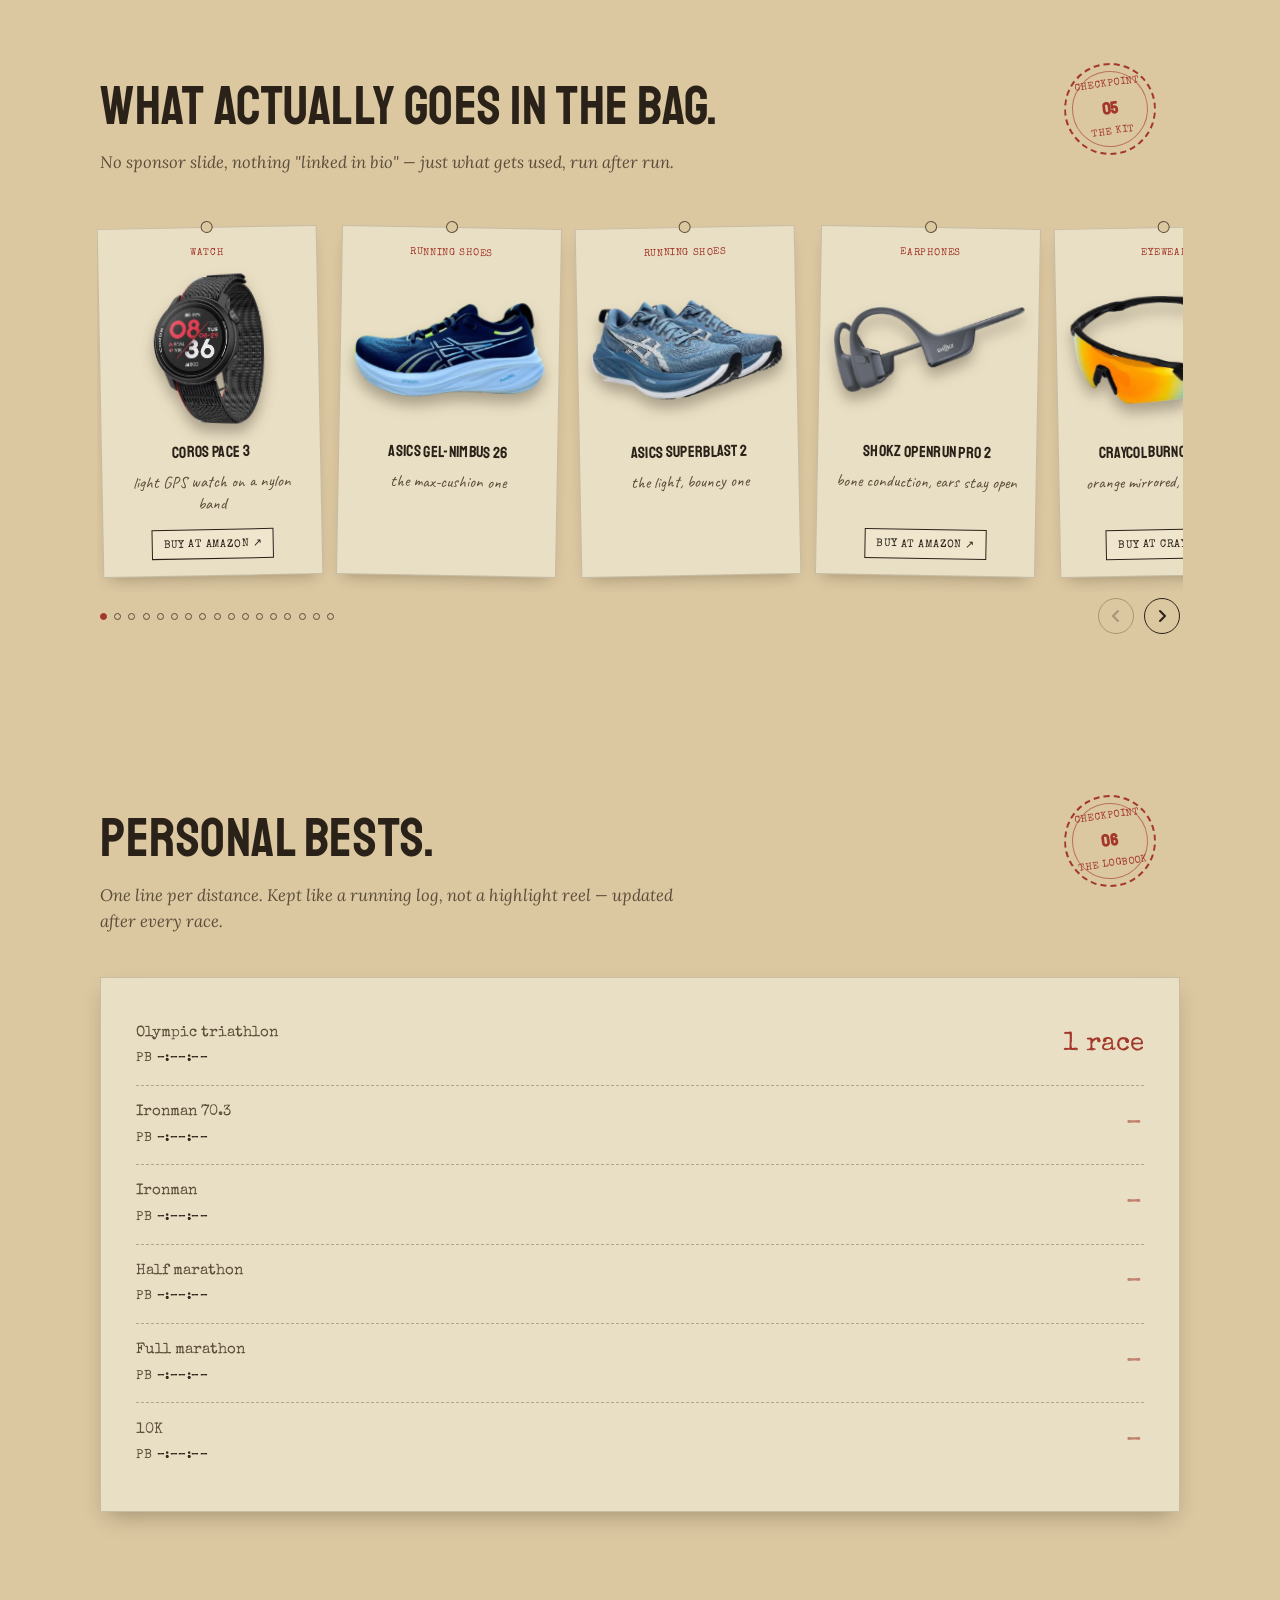
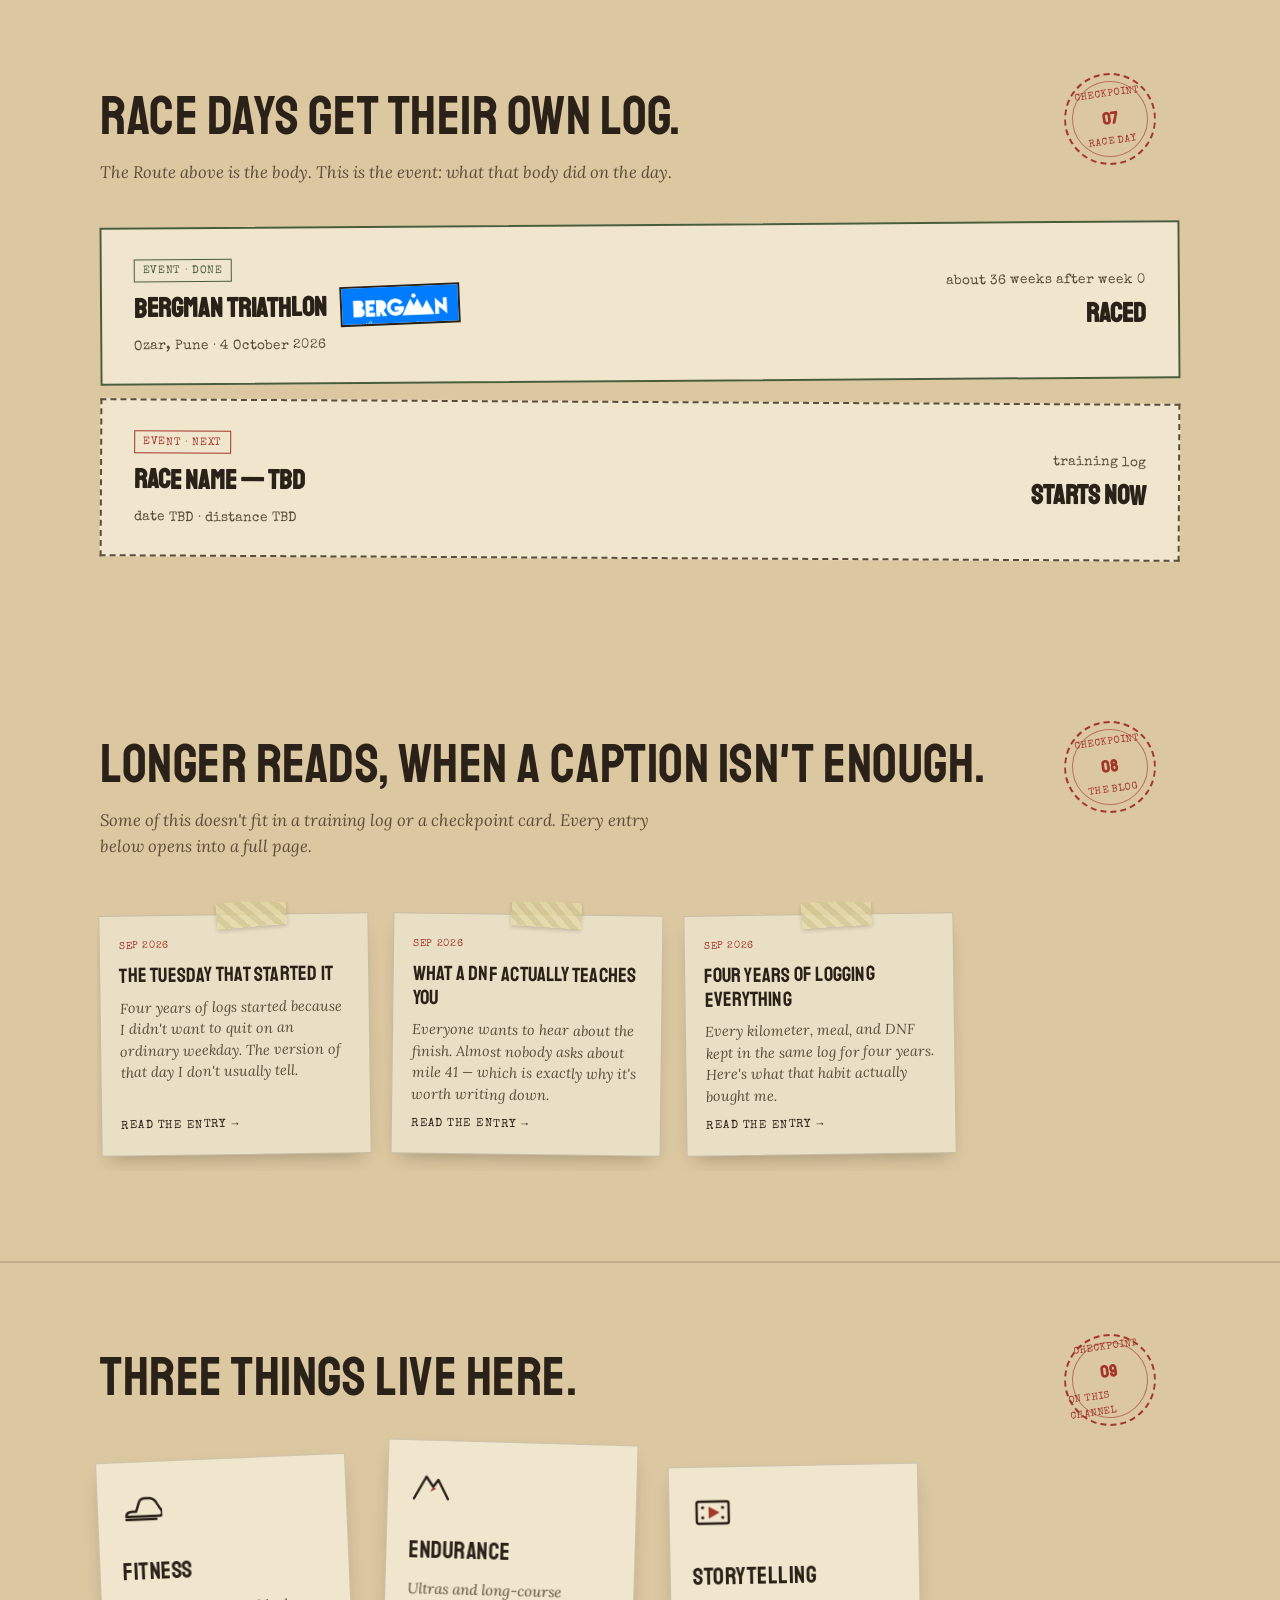
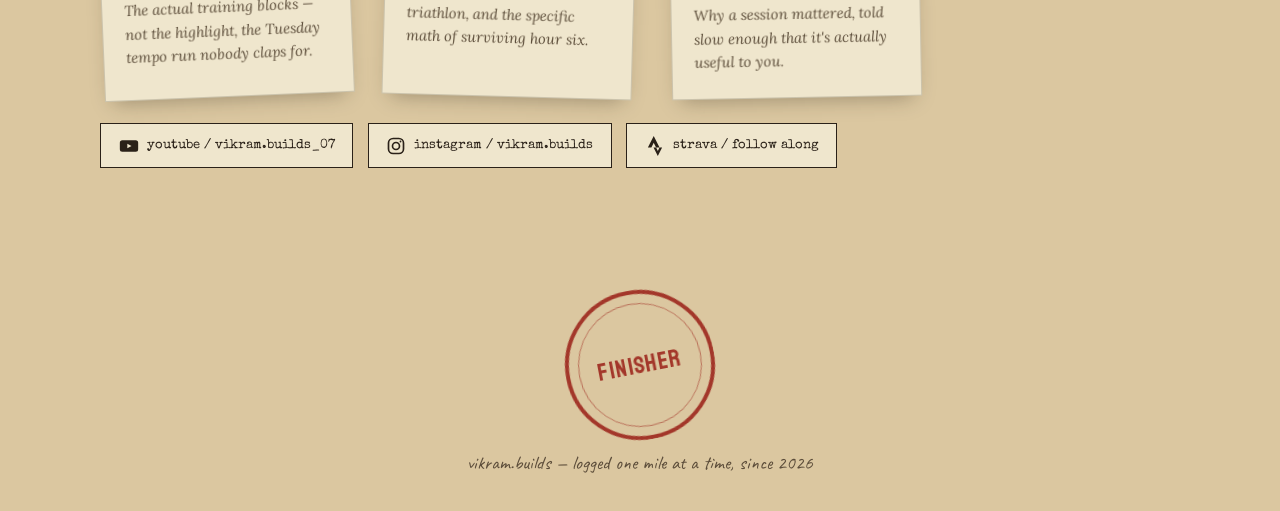
==== commit 03990c14: "Race Day: drop 'result to add', tighten logo gap Co-Authored-By: Claude Sonnet 5.5 <noreply@anthropi" ====
--- a/index.html
+++ b/index.html
@@ -1823,7 +1823,7 @@
       .ticket-id {
         display: flex;
         align-items: center;
-        gap: 1.4rem;
+        gap: 0.8rem;
       }
       @media (max-width: 600px) {
         .ticket-id {
@@ -3913,7 +3913,7 @@
             <div class="ticket-info">
               <span class="kind-tag">event · done</span>
               <b>Bergman Triathlon</b>
-              <span>Ozar, Pune · 4 October 2026 · result to add</span>
+              <span>Ozar, Pune · 4 October 2026</span>
             </div>
             <img class="ticket-logo" src="assets/img/bergman-triathlon-logo.webp" alt="Bergman Triathlon logo" width="520" height="163" loading="lazy" />
           </div>
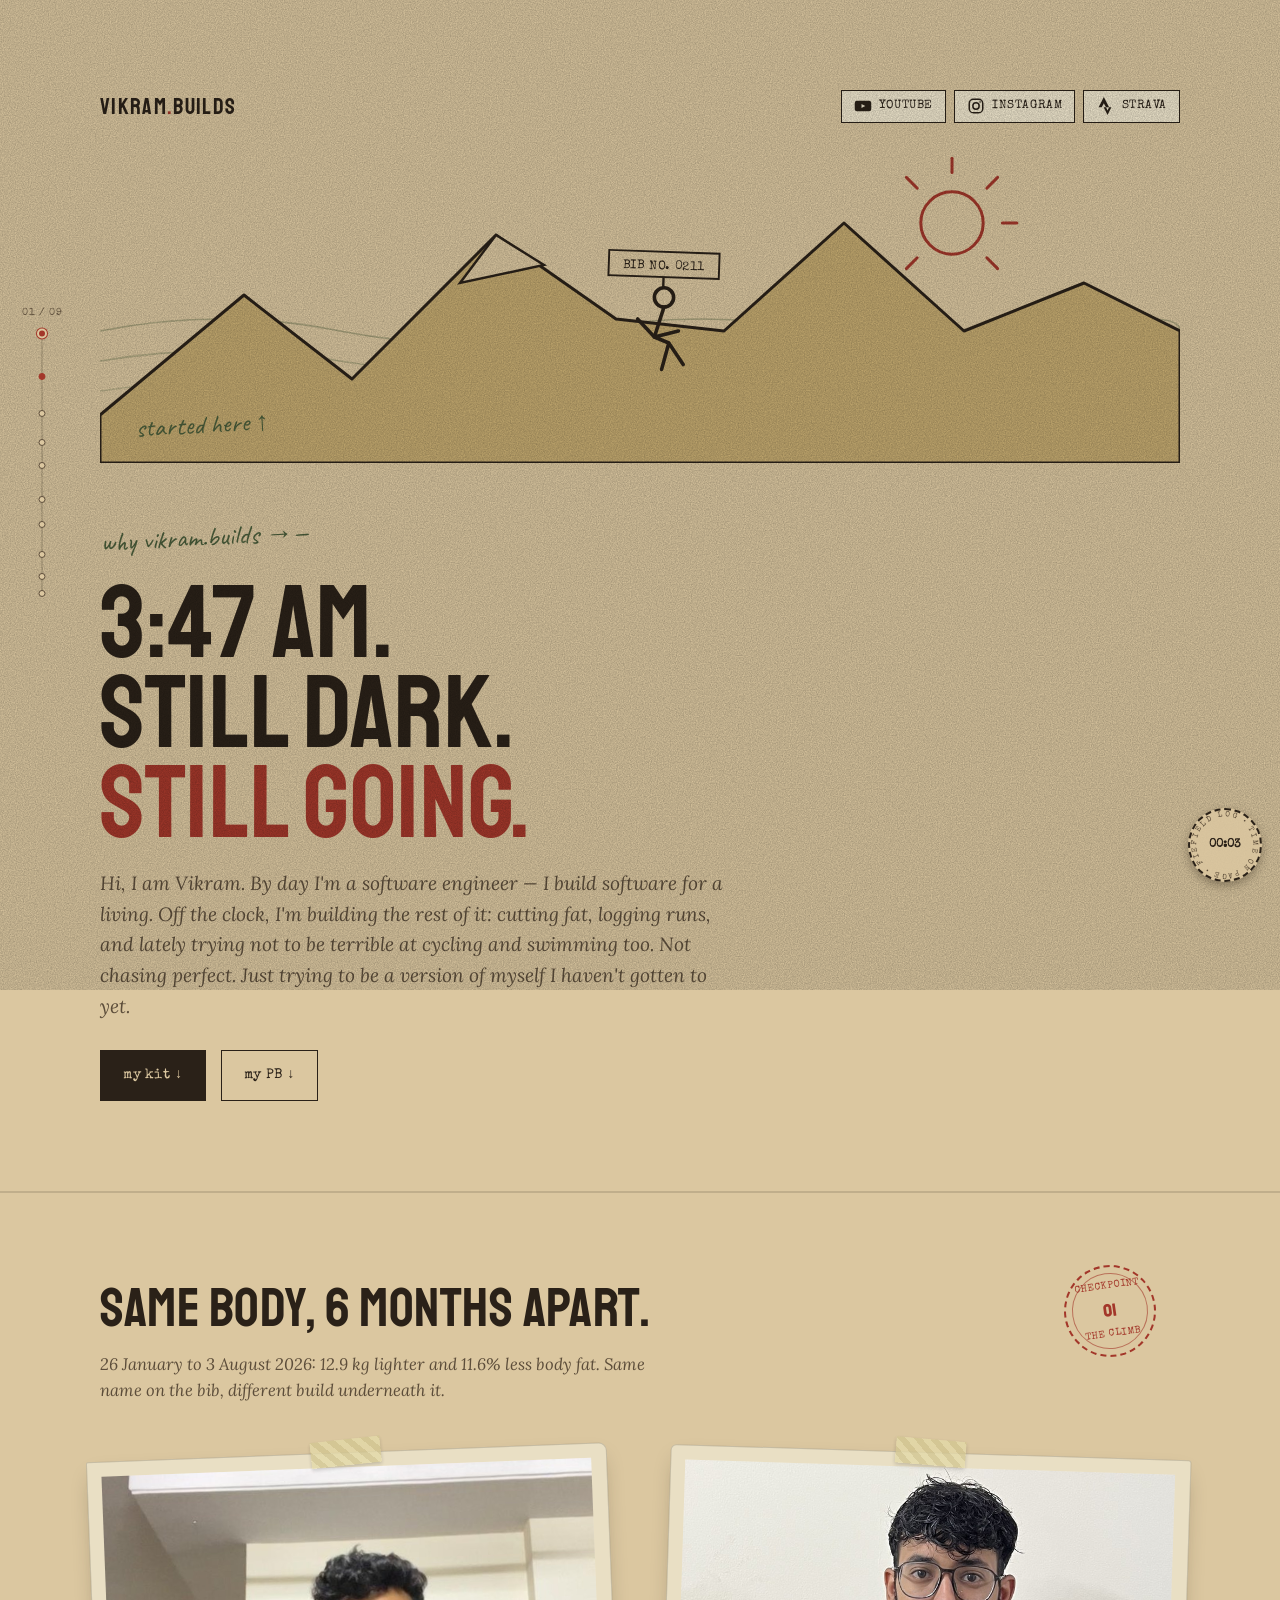
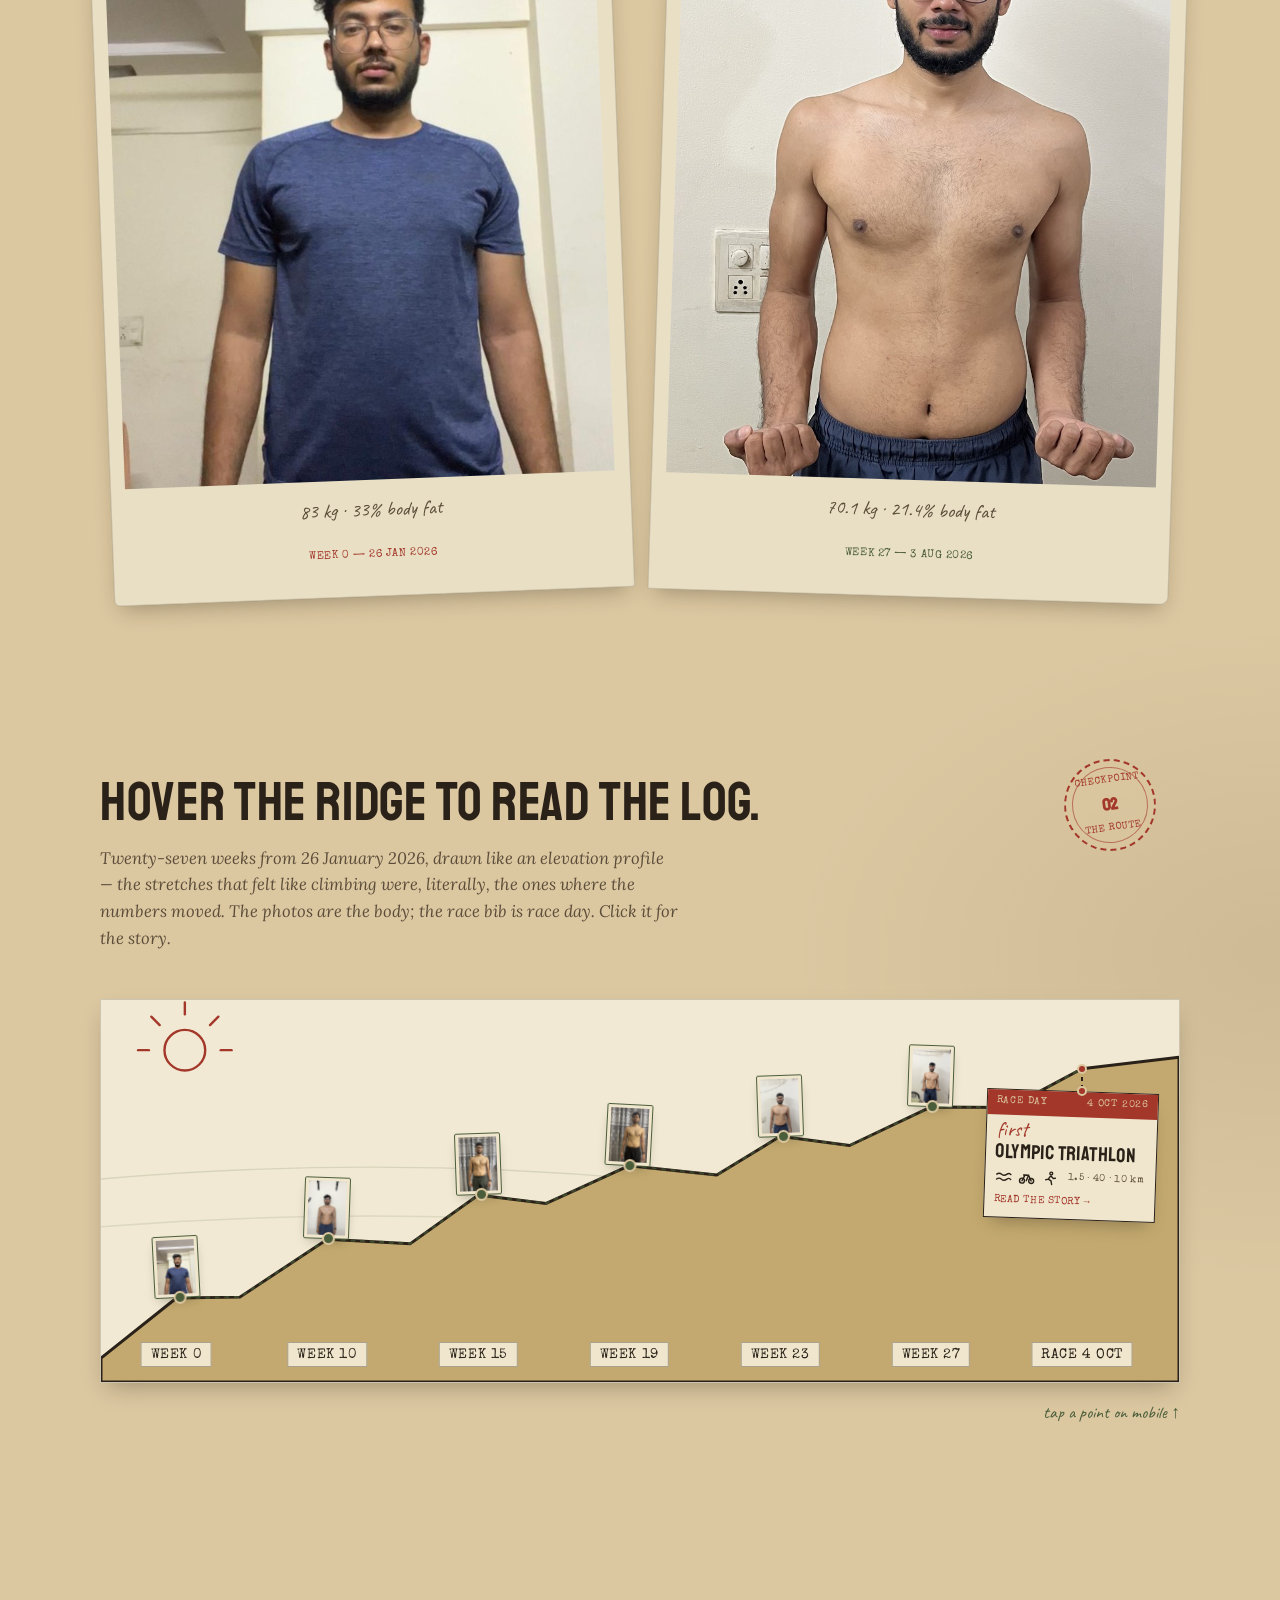
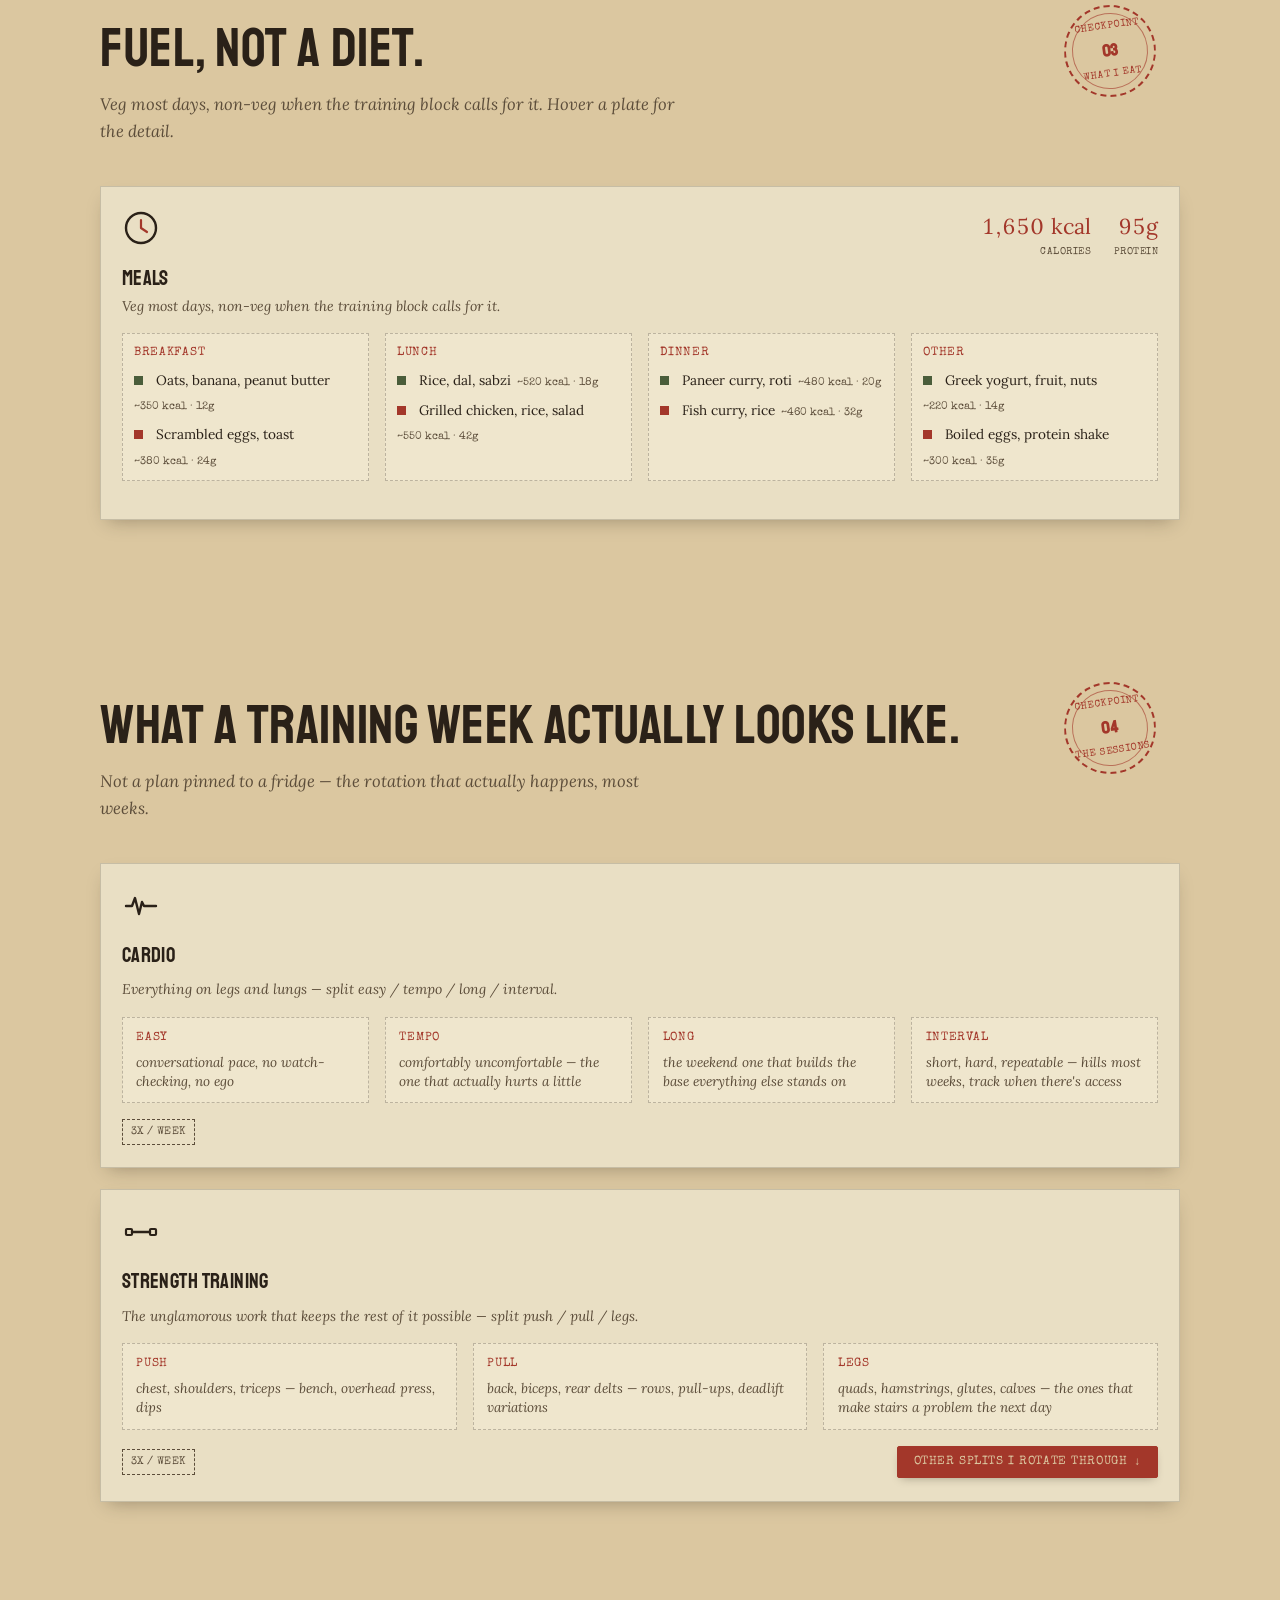
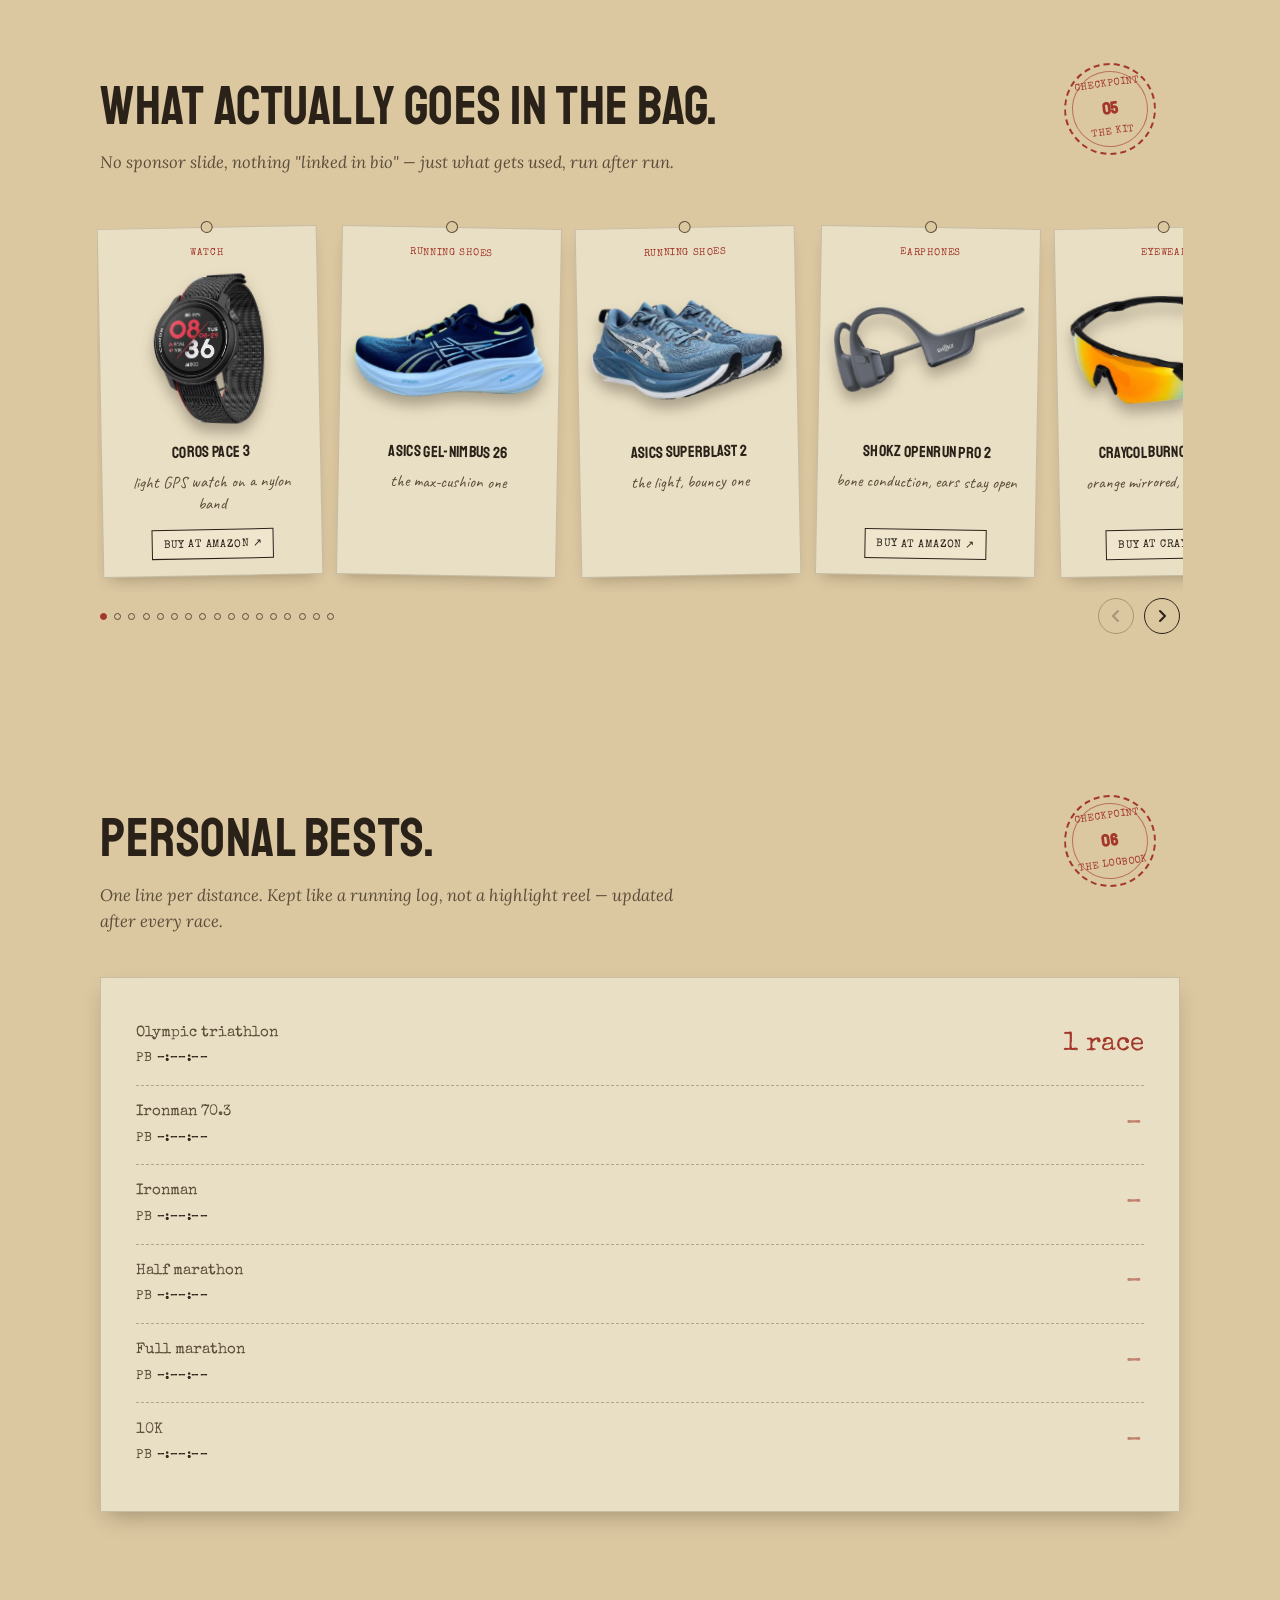
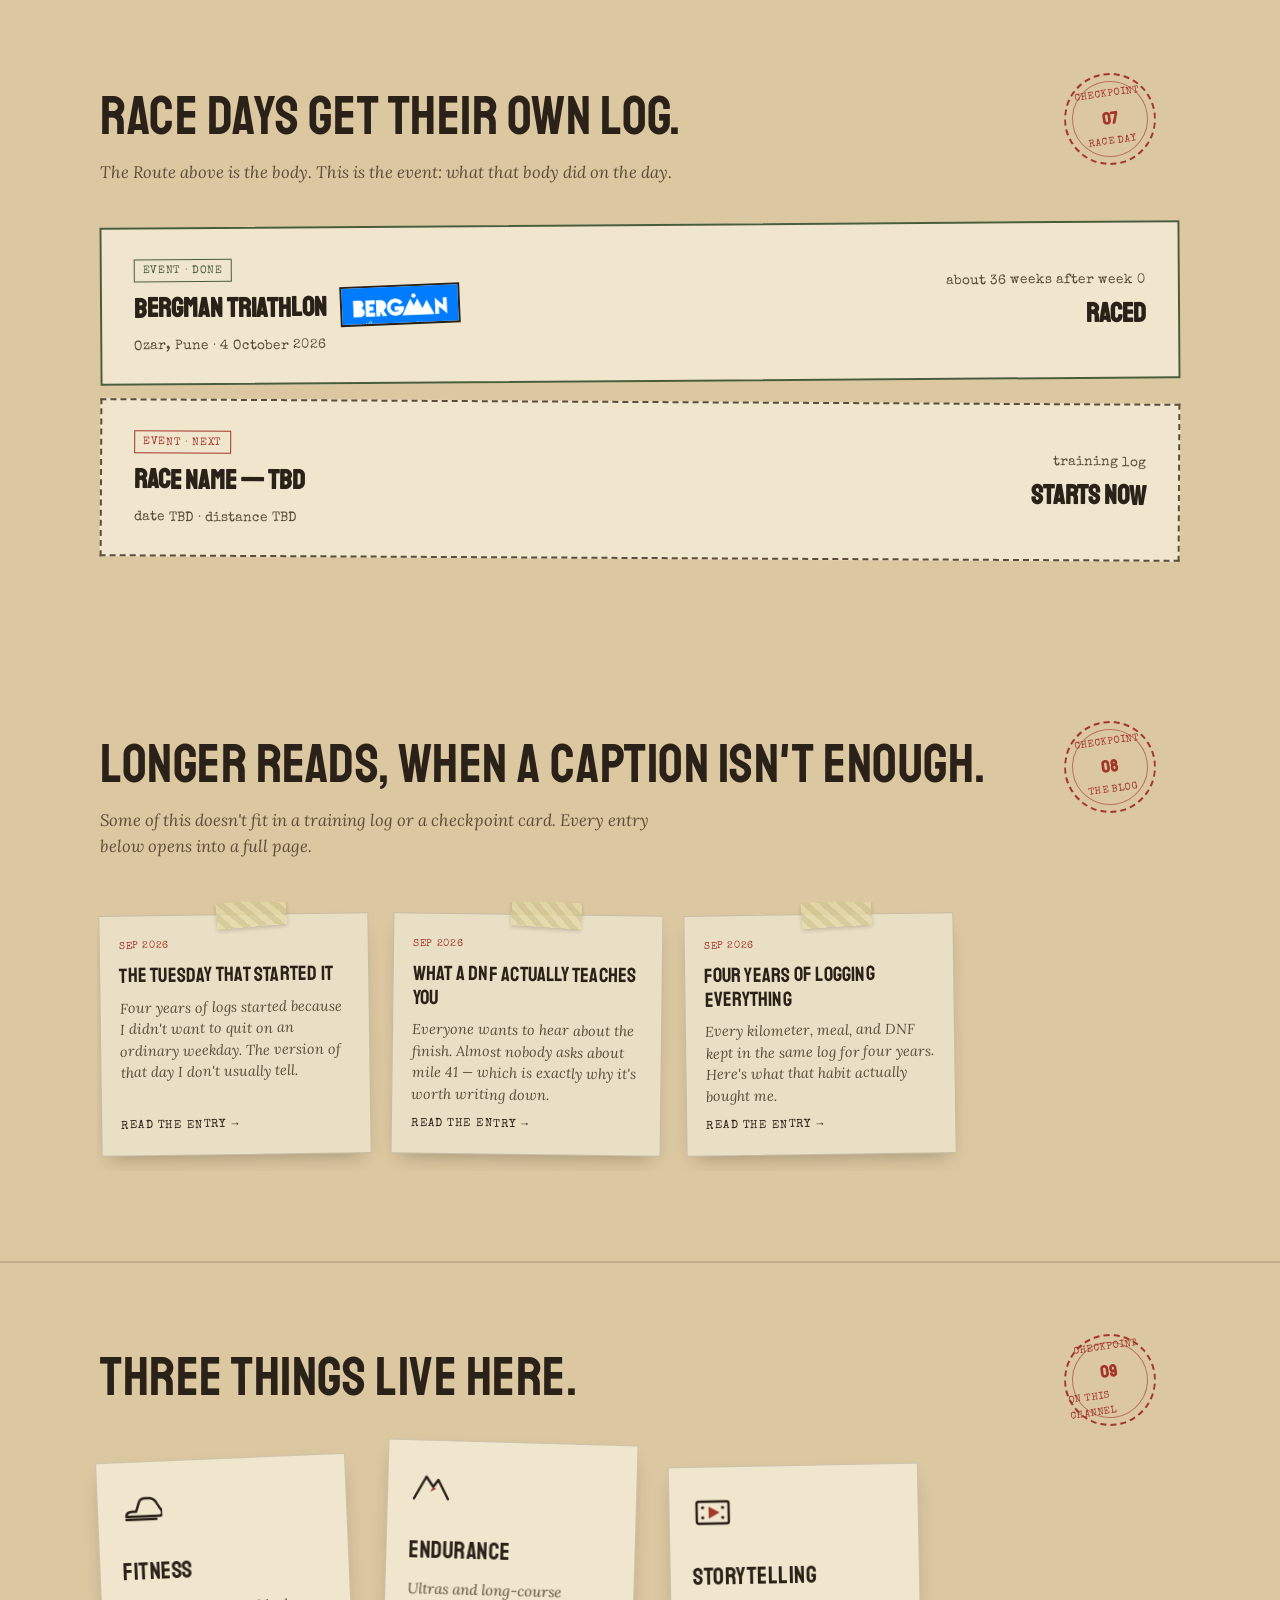
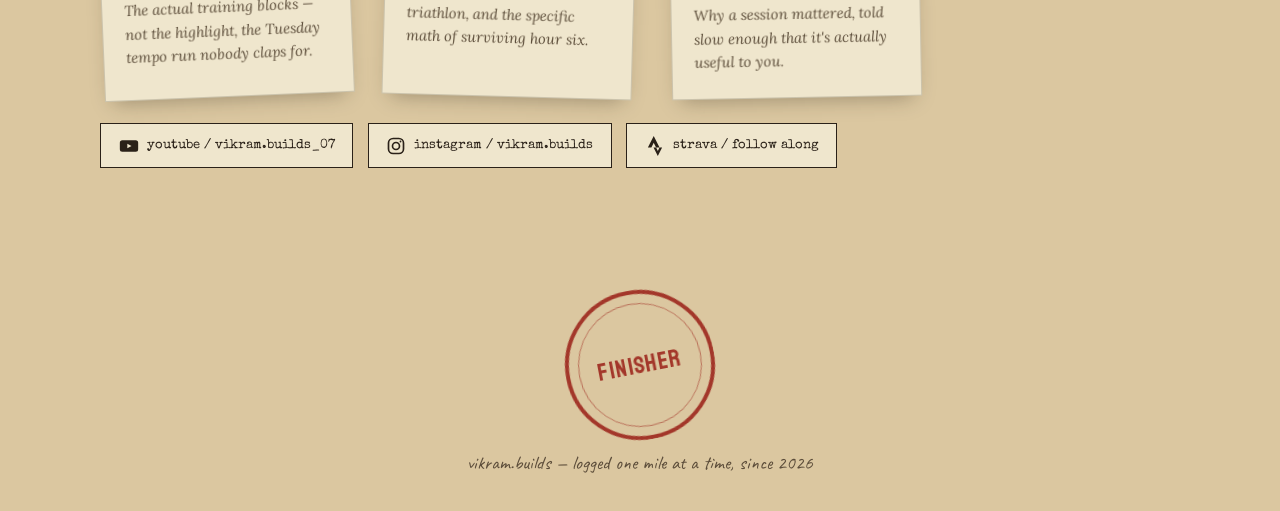
==== commit 3f4509ac: "Mobile header: social icons beside the wordmark Co-Authored-By: Claude Sonnet 5.5 <noreply@anthropic" ====
--- a/index.html
+++ b/index.html
@@ -315,9 +315,15 @@
         stroke: none;
       }
       @media (max-width: 600px) {
+        .hero-top {
+          flex-wrap: nowrap;
+          align-items: center;
+        }
         .hero-top-right {
-          width: 100%;
-          justify-content: space-between;
+          flex: none;
+        }
+        .hero-socials {
+          gap: 0.4rem;
         }
         .social-label {
           display: none;
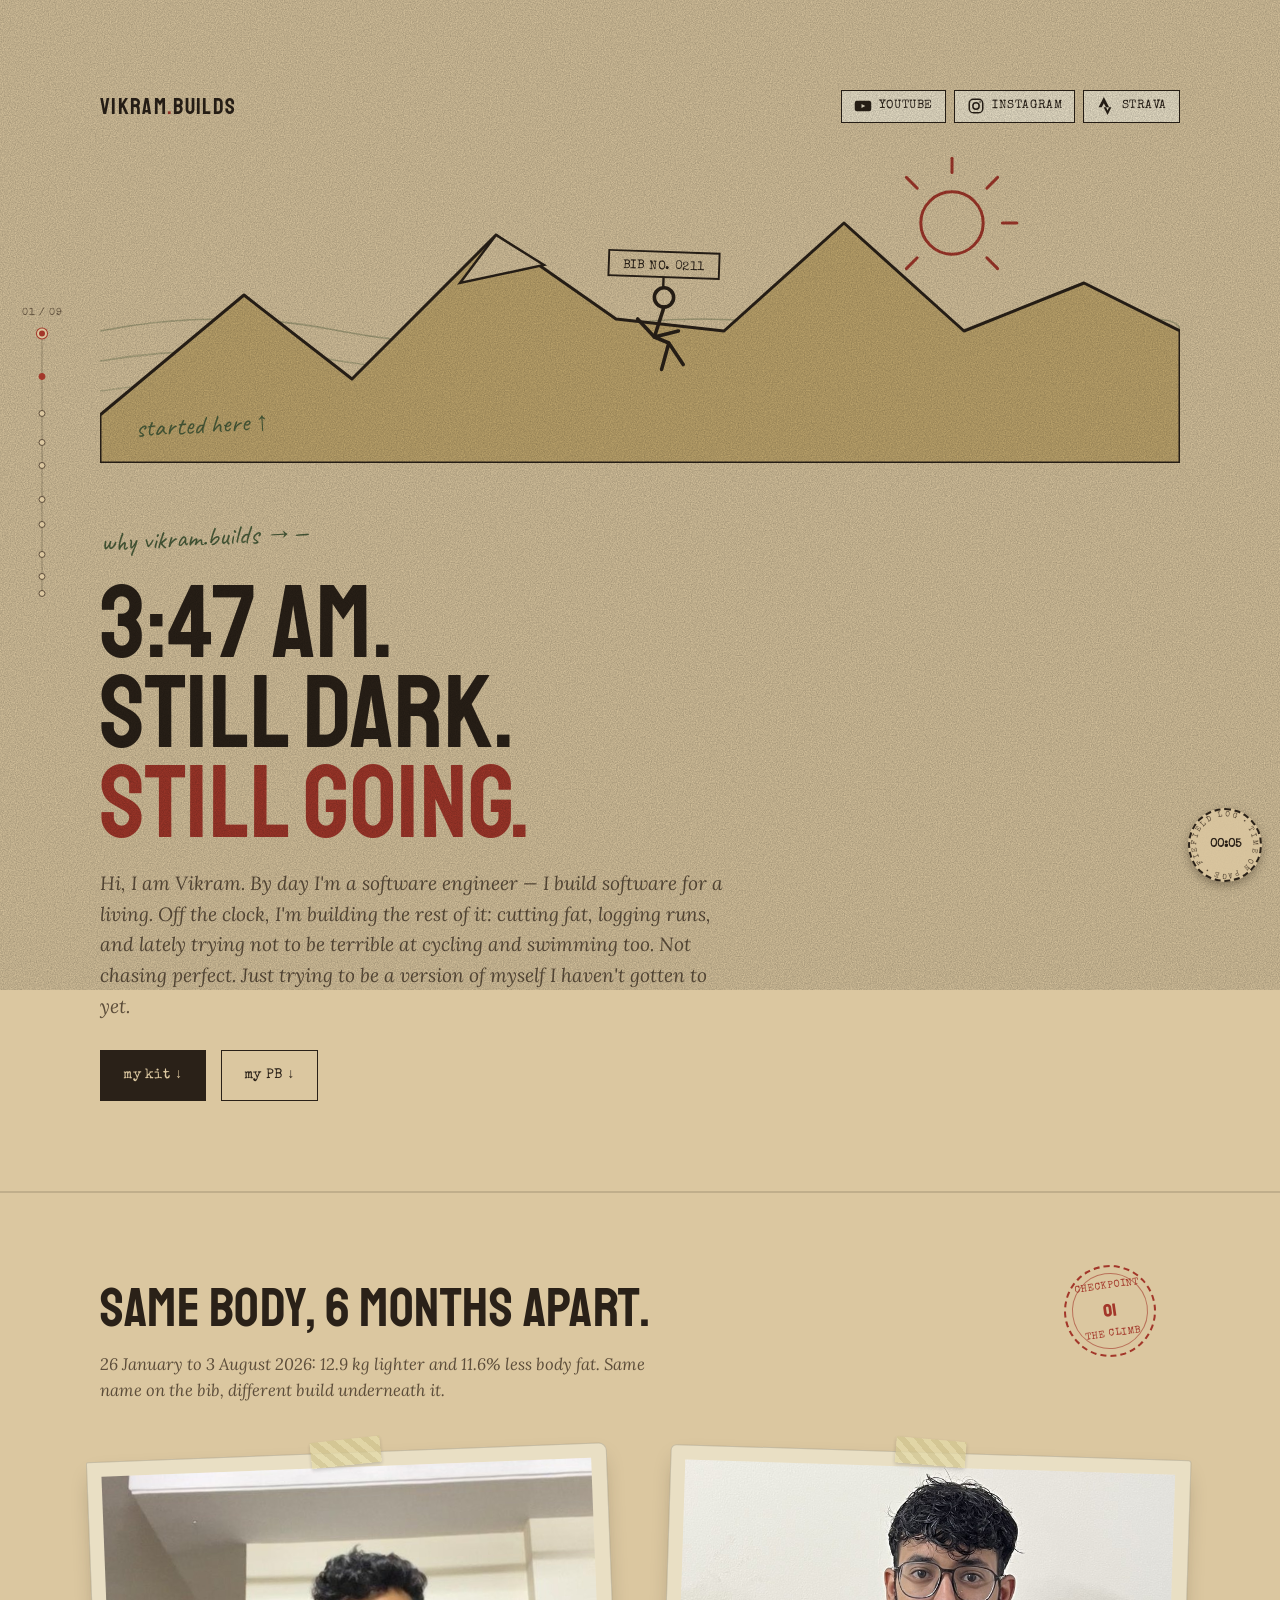
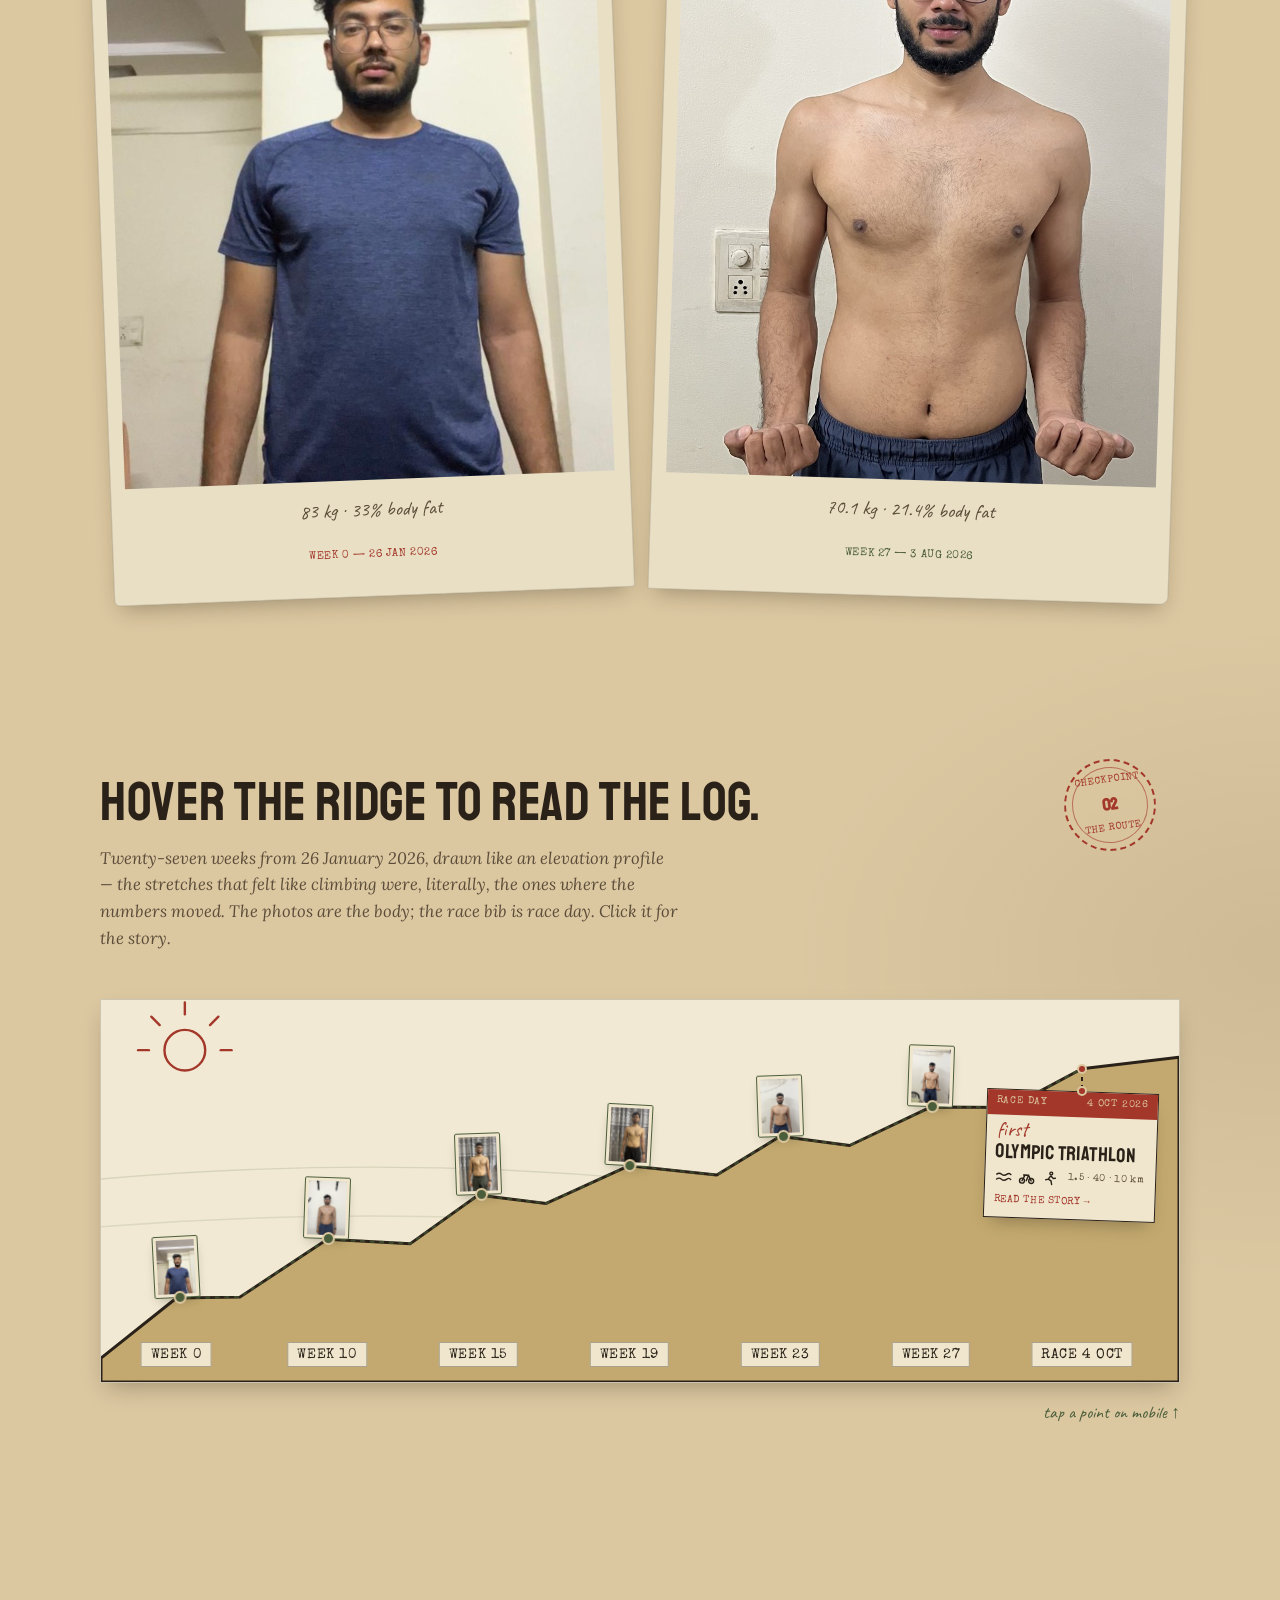
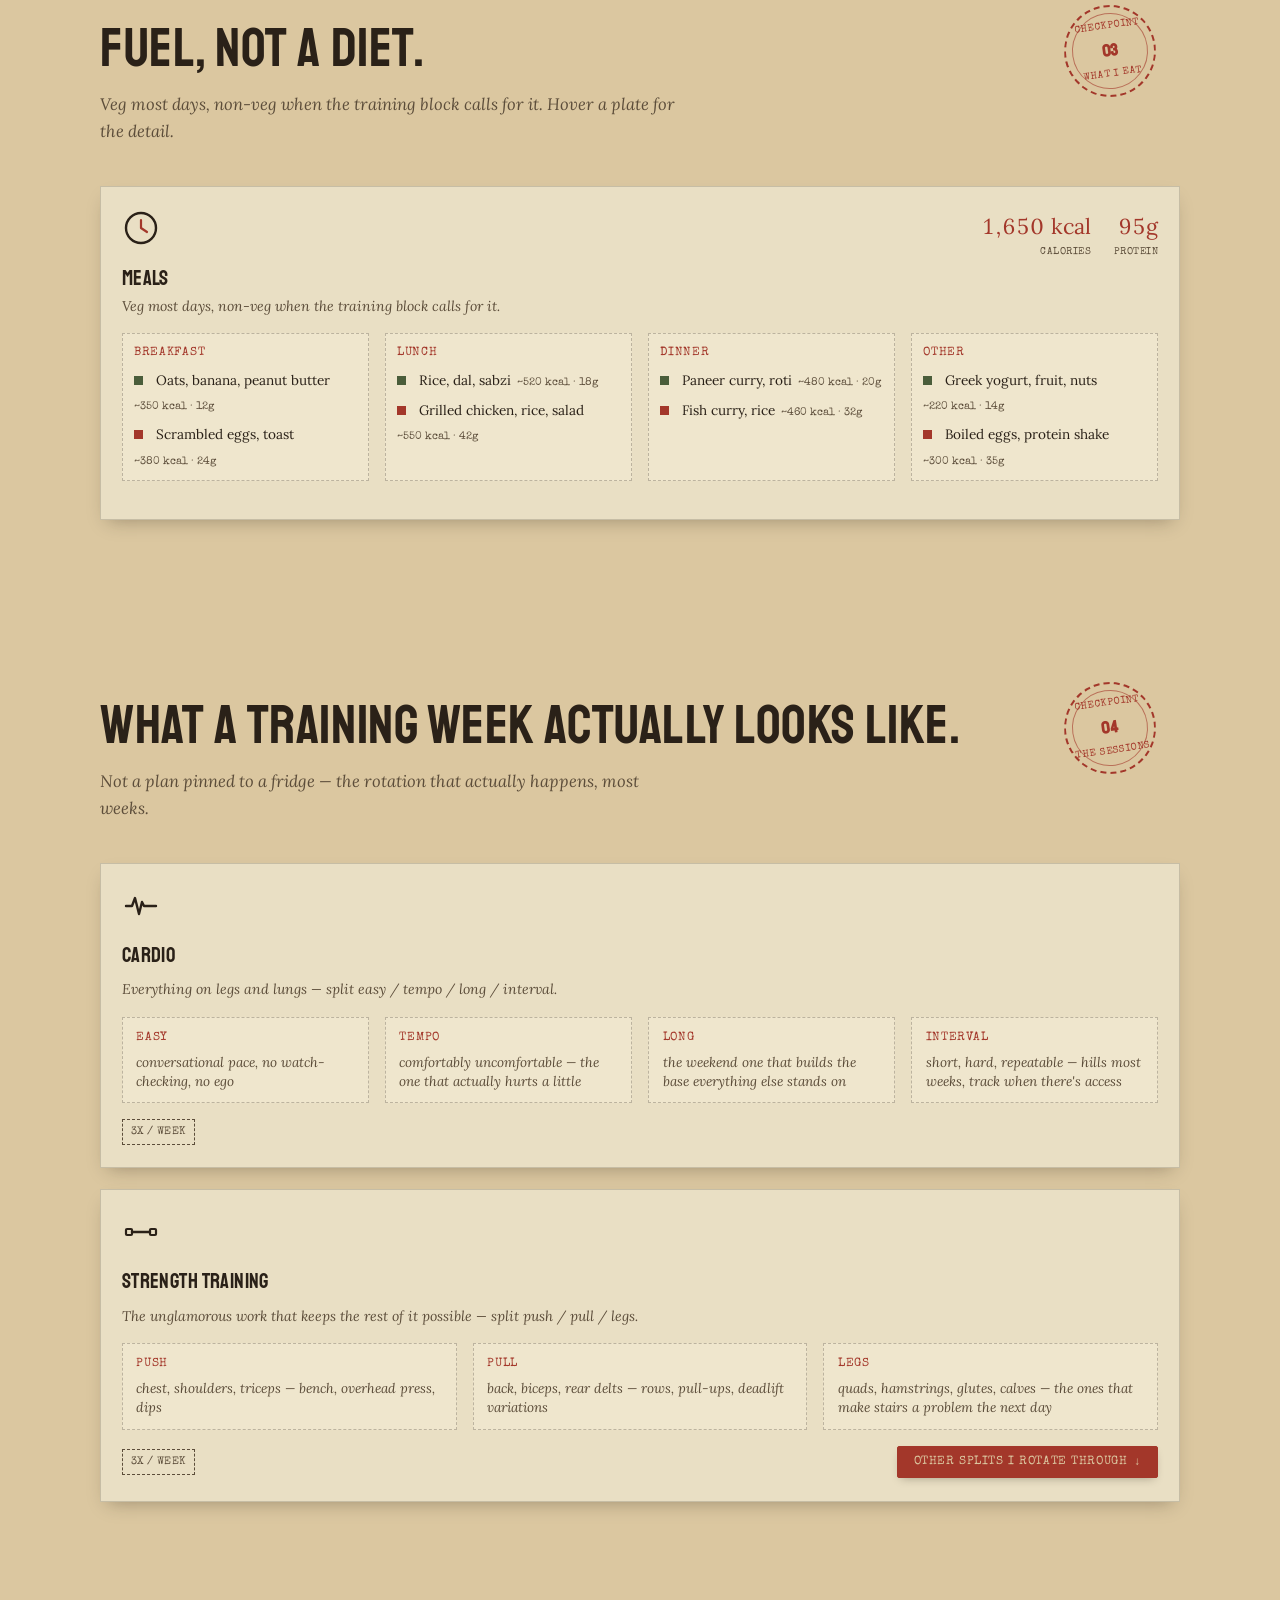
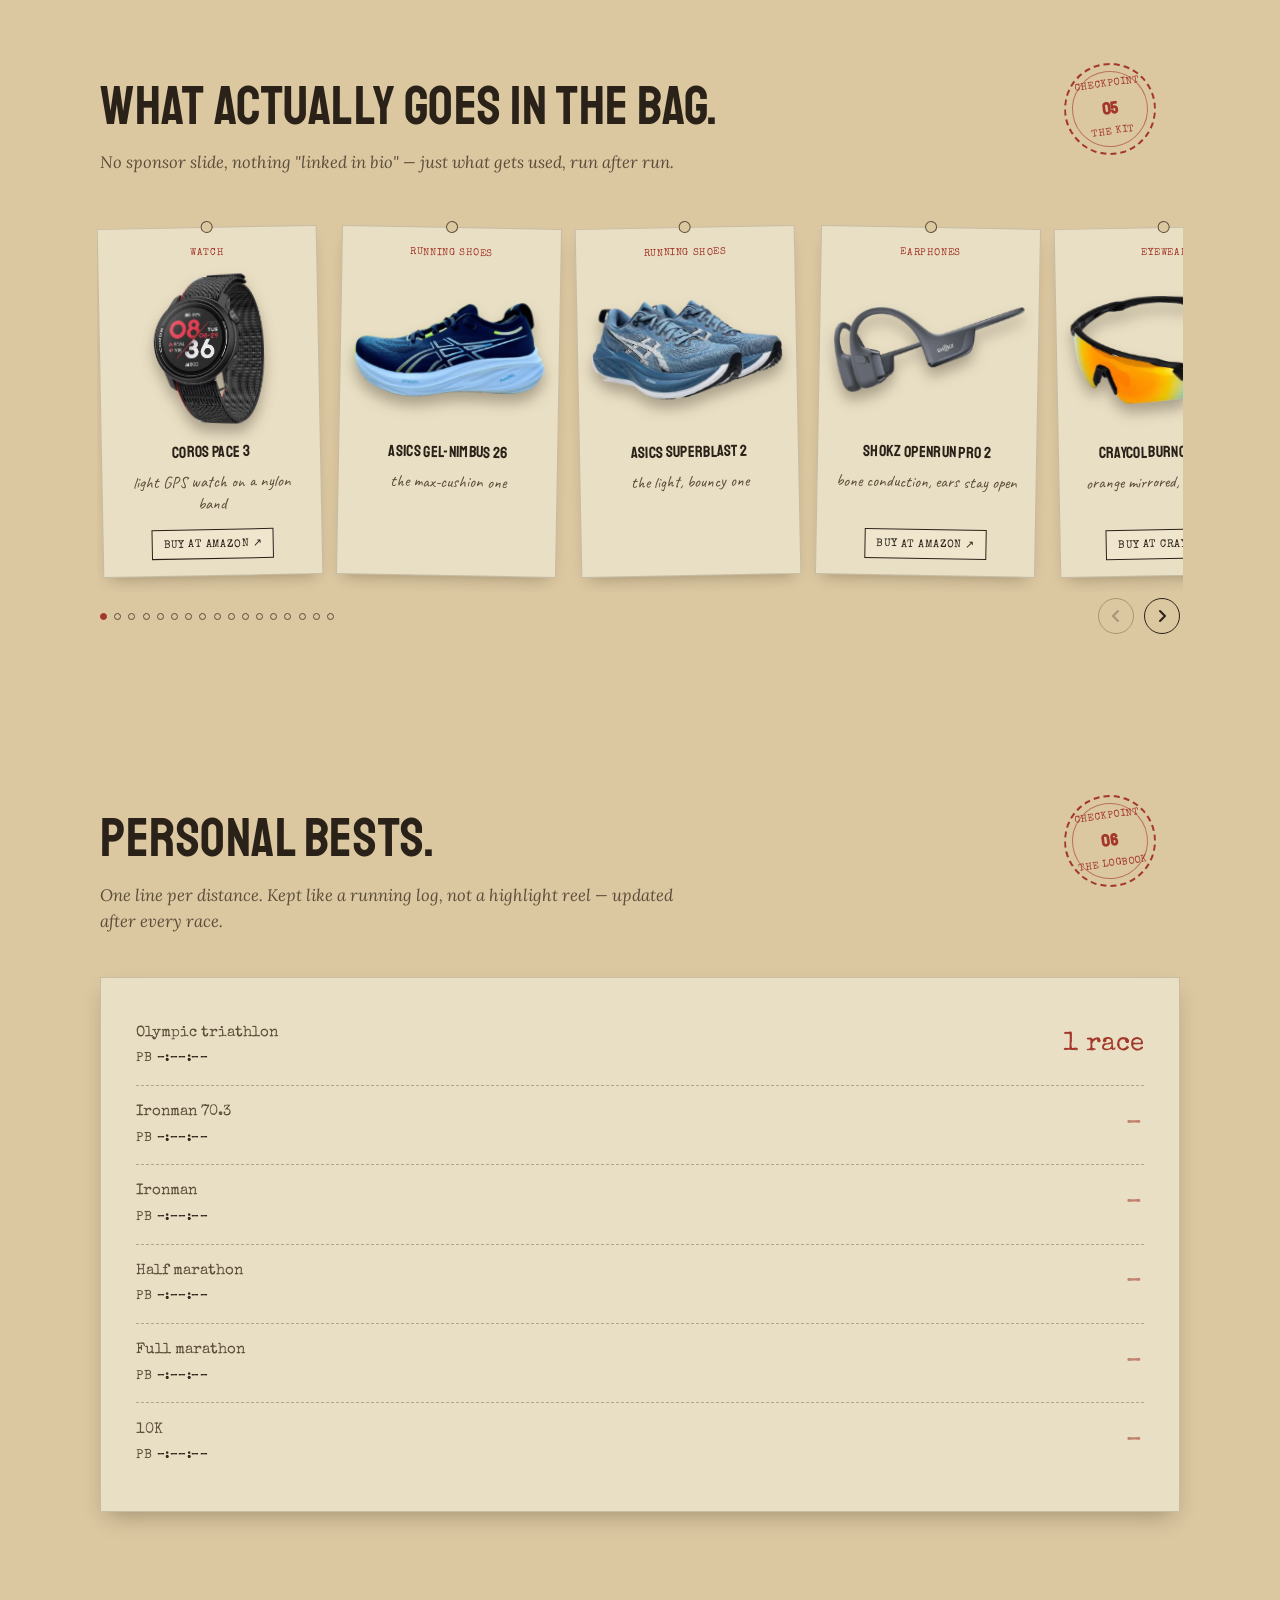
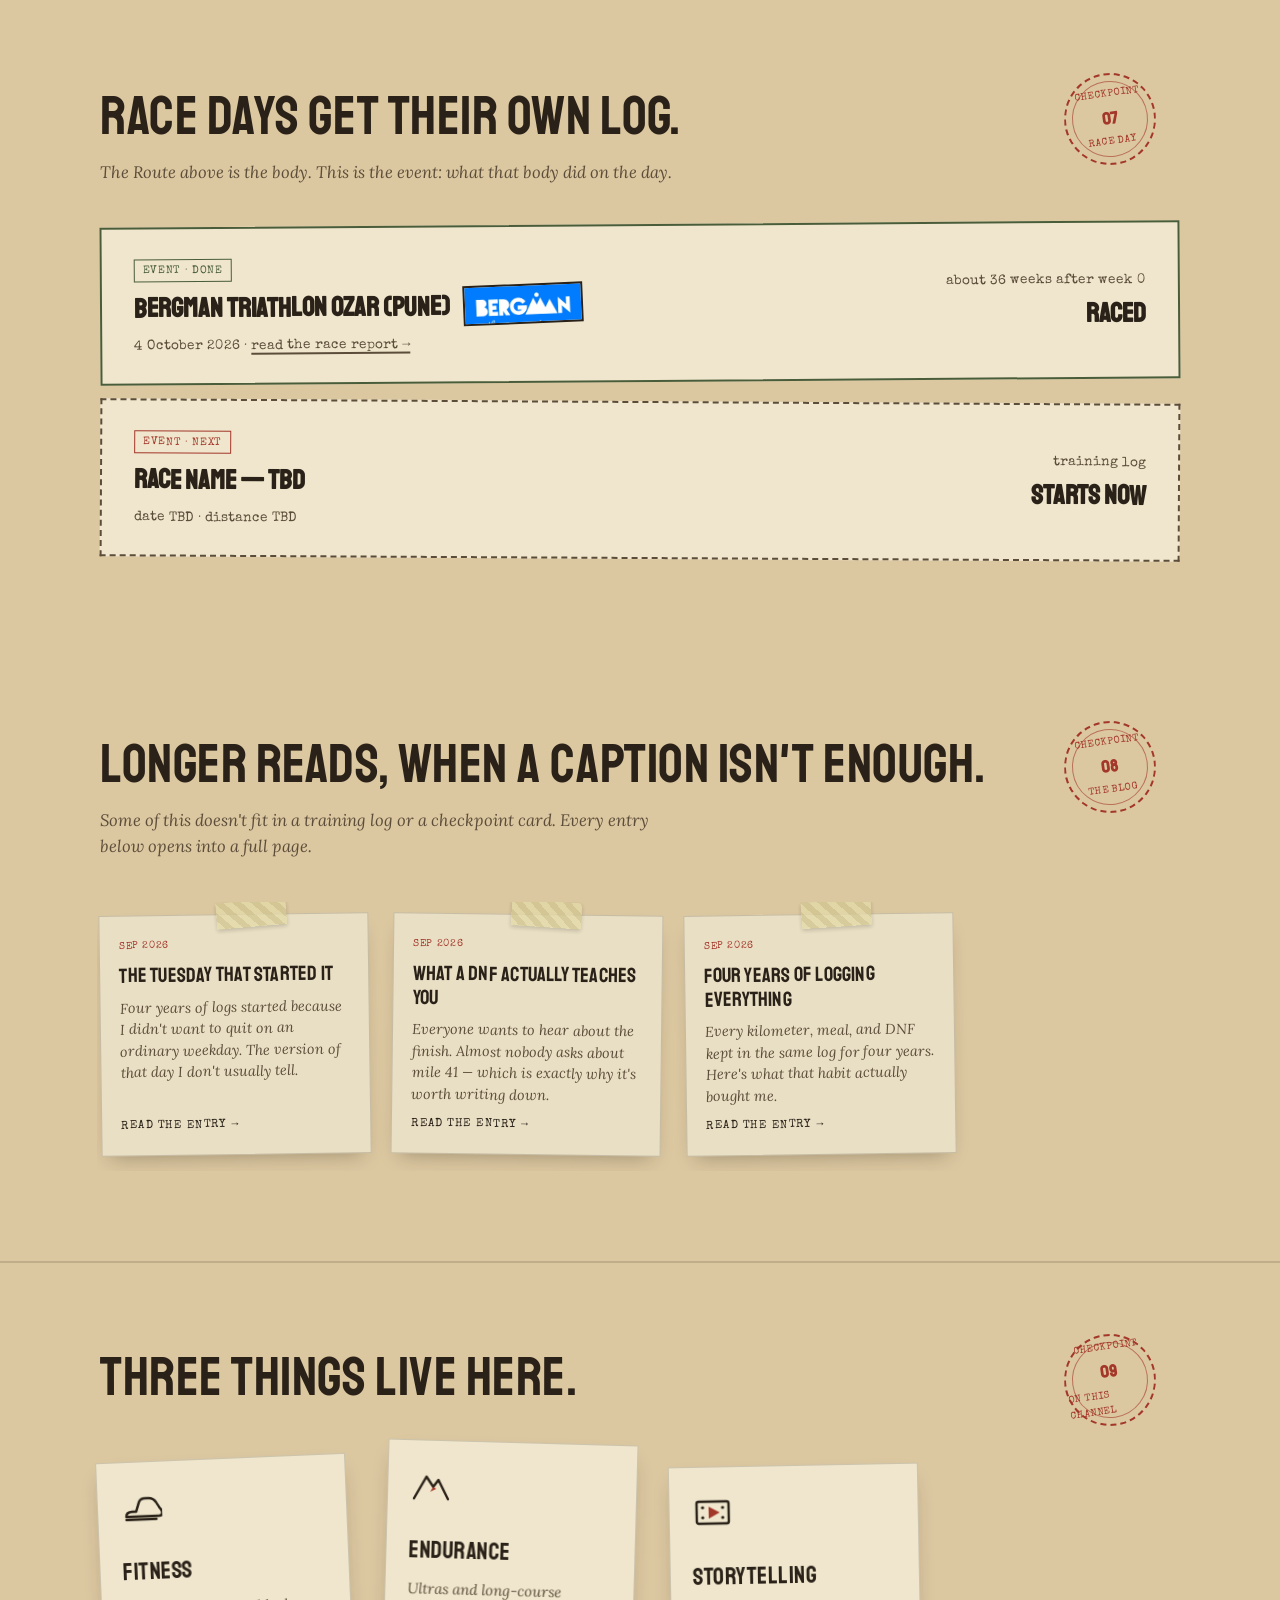
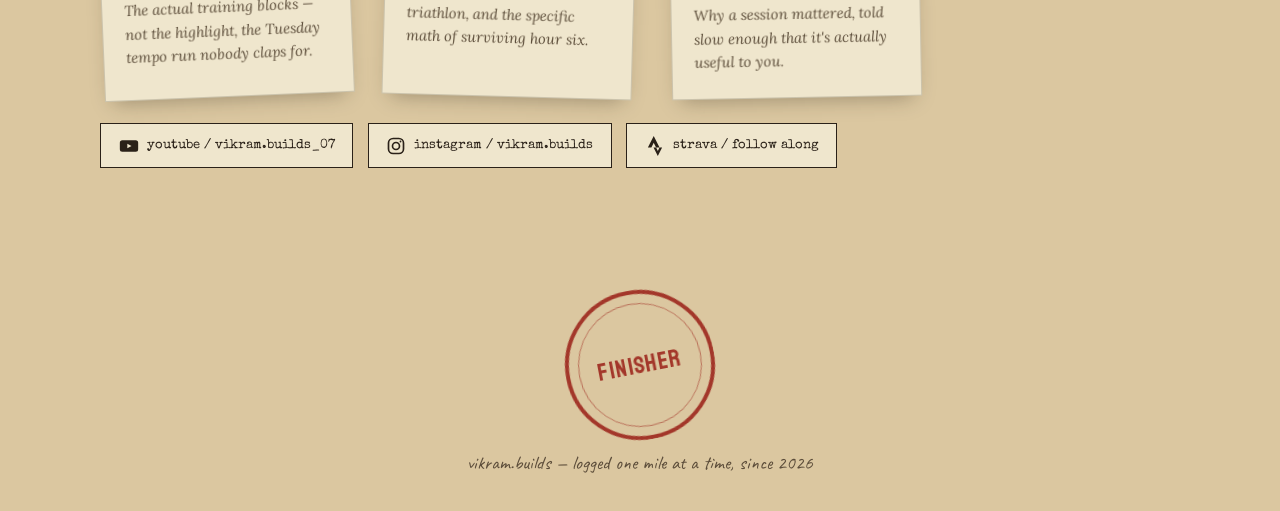
==== commit 4f91d962: "Race Day ticket links to the race report; rename to Bergman Triathlon Ozar (Pune) Co-Authored-By: Cl" ====
--- a/index.html
+++ b/index.html
@@ -1837,6 +1837,31 @@
           align-items: flex-start;
           gap: 0.9rem;
         }
+      }
+      .ticket-link {
+        color: inherit;
+        text-decoration: none;
+        border-bottom: 2px solid transparent;
+        transition: border-color 140ms ease, color 140ms ease;
+      }
+      .ticket-link:hover,
+      .ticket-link:focus-visible {
+        border-bottom-color: var(--stamp);
+        color: var(--stamp);
+        outline: none;
+      }
+      .ticket-link--hint {
+        border-bottom-color: var(--ink-soft);
+      }
+      .ticket-logo-link {
+        display: block;
+        flex: 0 0 auto;
+        transition: transform 140ms ease;
+      }
+      .ticket-logo-link:hover,
+      .ticket-logo-link:focus-visible {
+        transform: translateY(-2px);
+        outline: none;
       }
       .ticket-logo {
         display: block;
@@ -3918,10 +3943,10 @@
           <div class="ticket-id">
             <div class="ticket-info">
               <span class="kind-tag">event · done</span>
-              <b>Bergman Triathlon</b>
-              <span>Ozar, Pune · 4 October 2026</span>
+              <b><a class="ticket-link" href="blog/triathlon-4-oct-2026.html">Bergman Triathlon Ozar (Pune)</a></b>
+              <span>4 October 2026 · <a class="ticket-link ticket-link--hint" href="blog/triathlon-4-oct-2026.html">read the race report →</a></span>
             </div>
-            <img class="ticket-logo" src="assets/img/bergman-triathlon-logo.webp" alt="Bergman Triathlon logo" width="520" height="163" loading="lazy" />
+            <a class="ticket-logo-link" href="blog/triathlon-4-oct-2026.html" aria-label="Read the Bergman Triathlon Ozar race report"><img class="ticket-logo" src="assets/img/bergman-triathlon-logo.webp" alt="Bergman Triathlon logo" width="520" height="163" loading="lazy" /></a>
           </div>
           <div class="ticket-info ticket-result">
             <span>about 36 weeks after week 0</span>
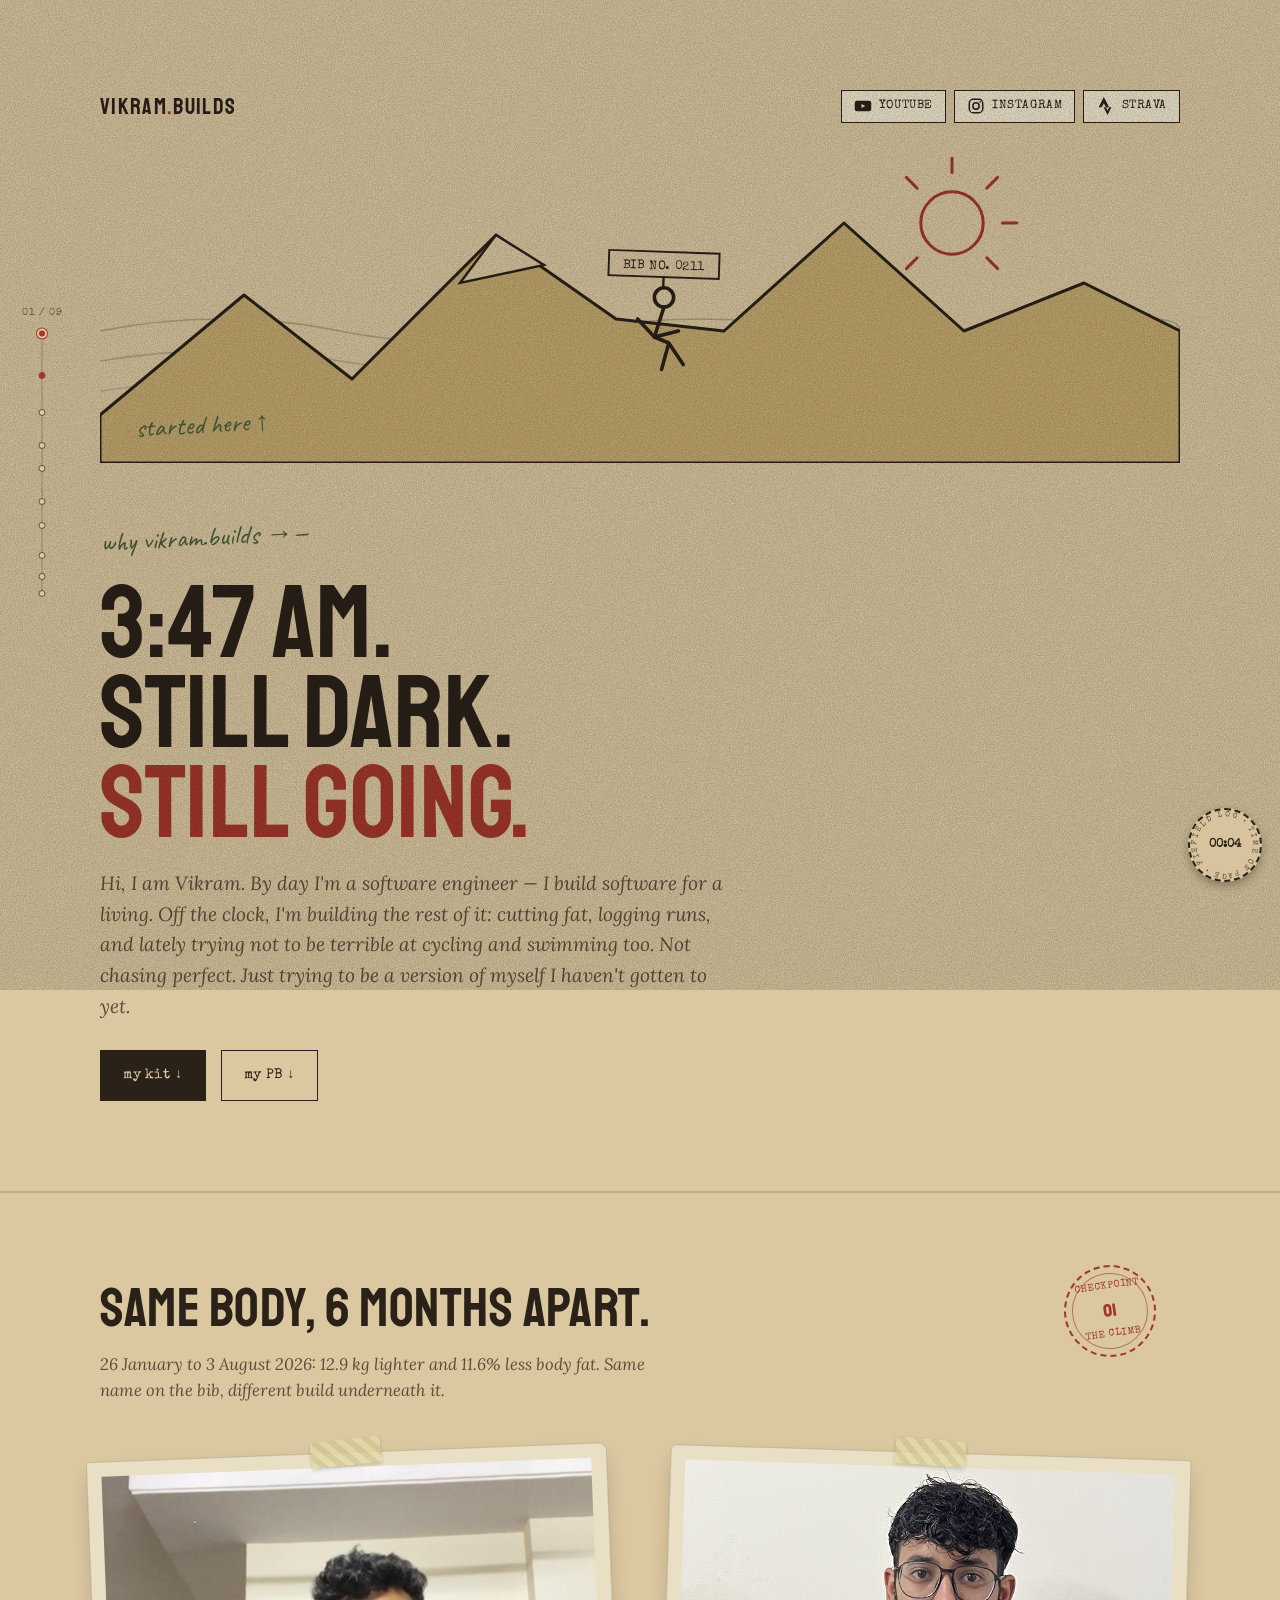
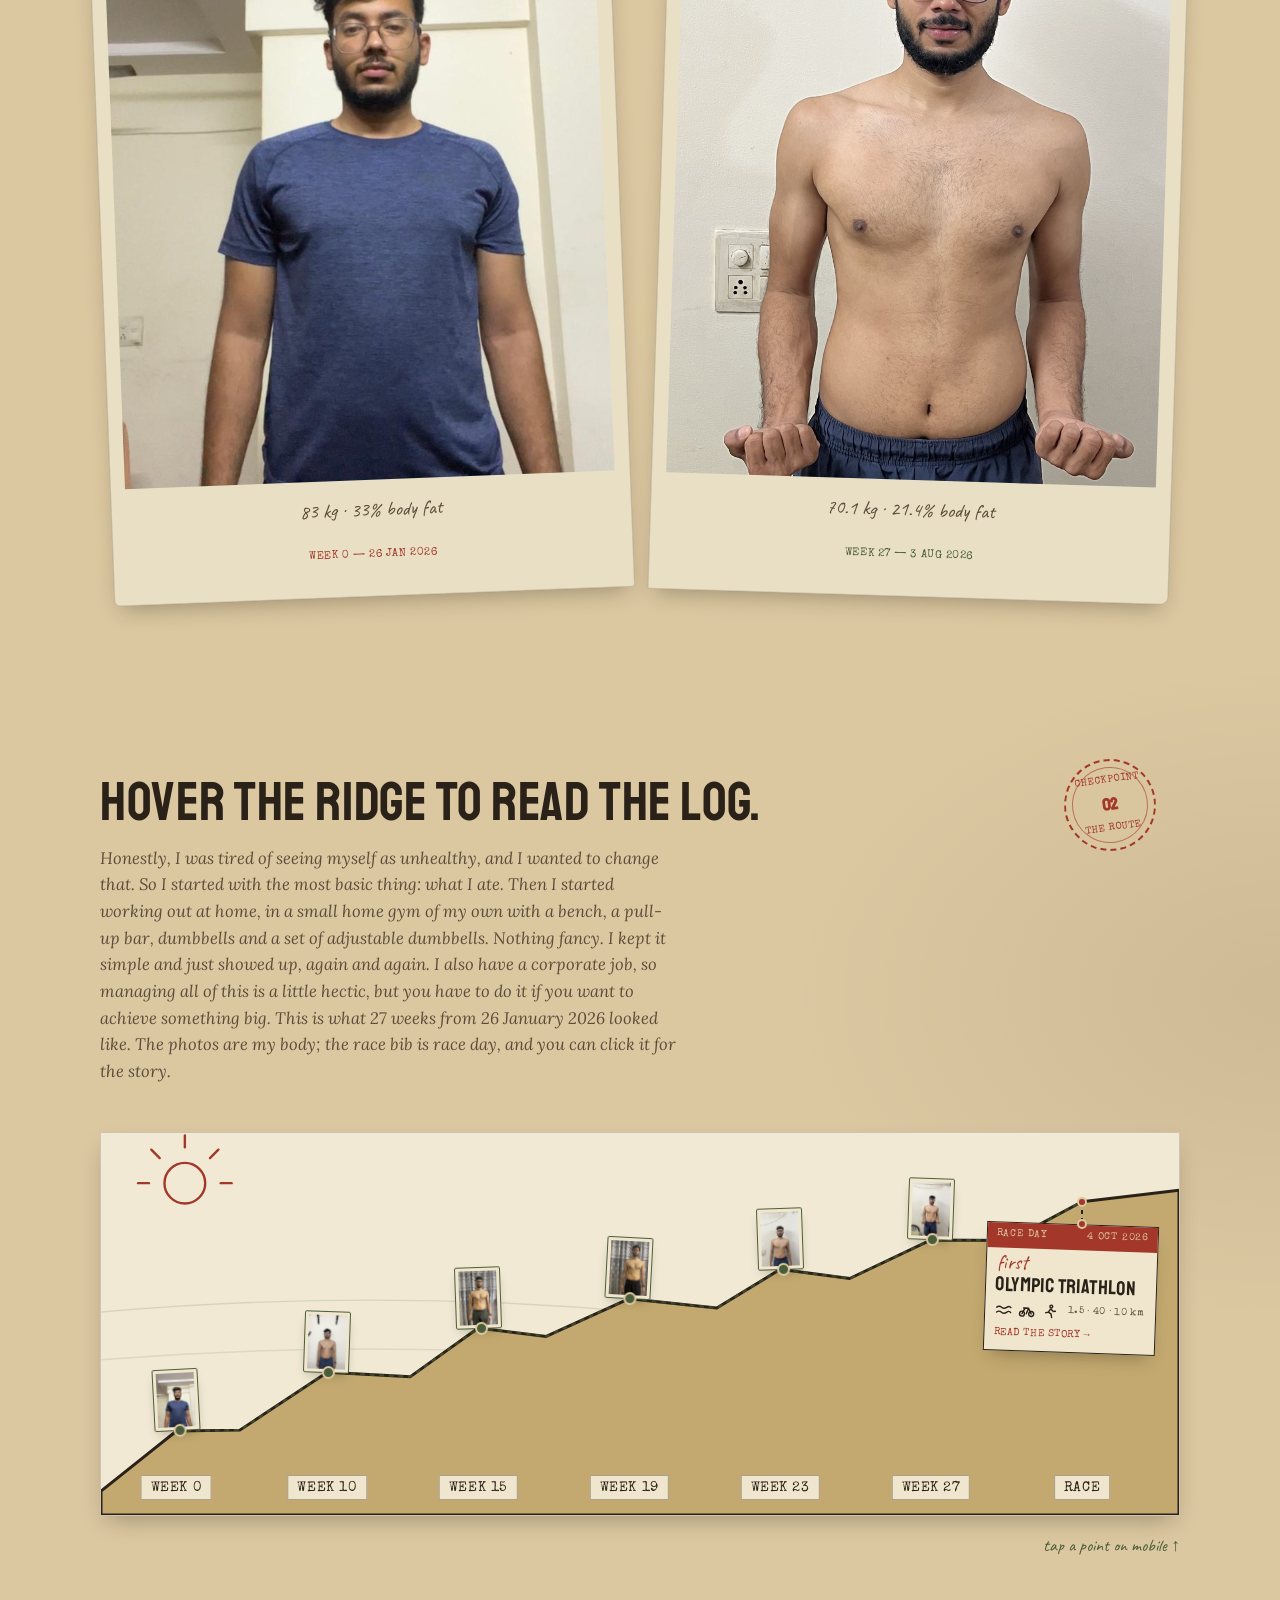
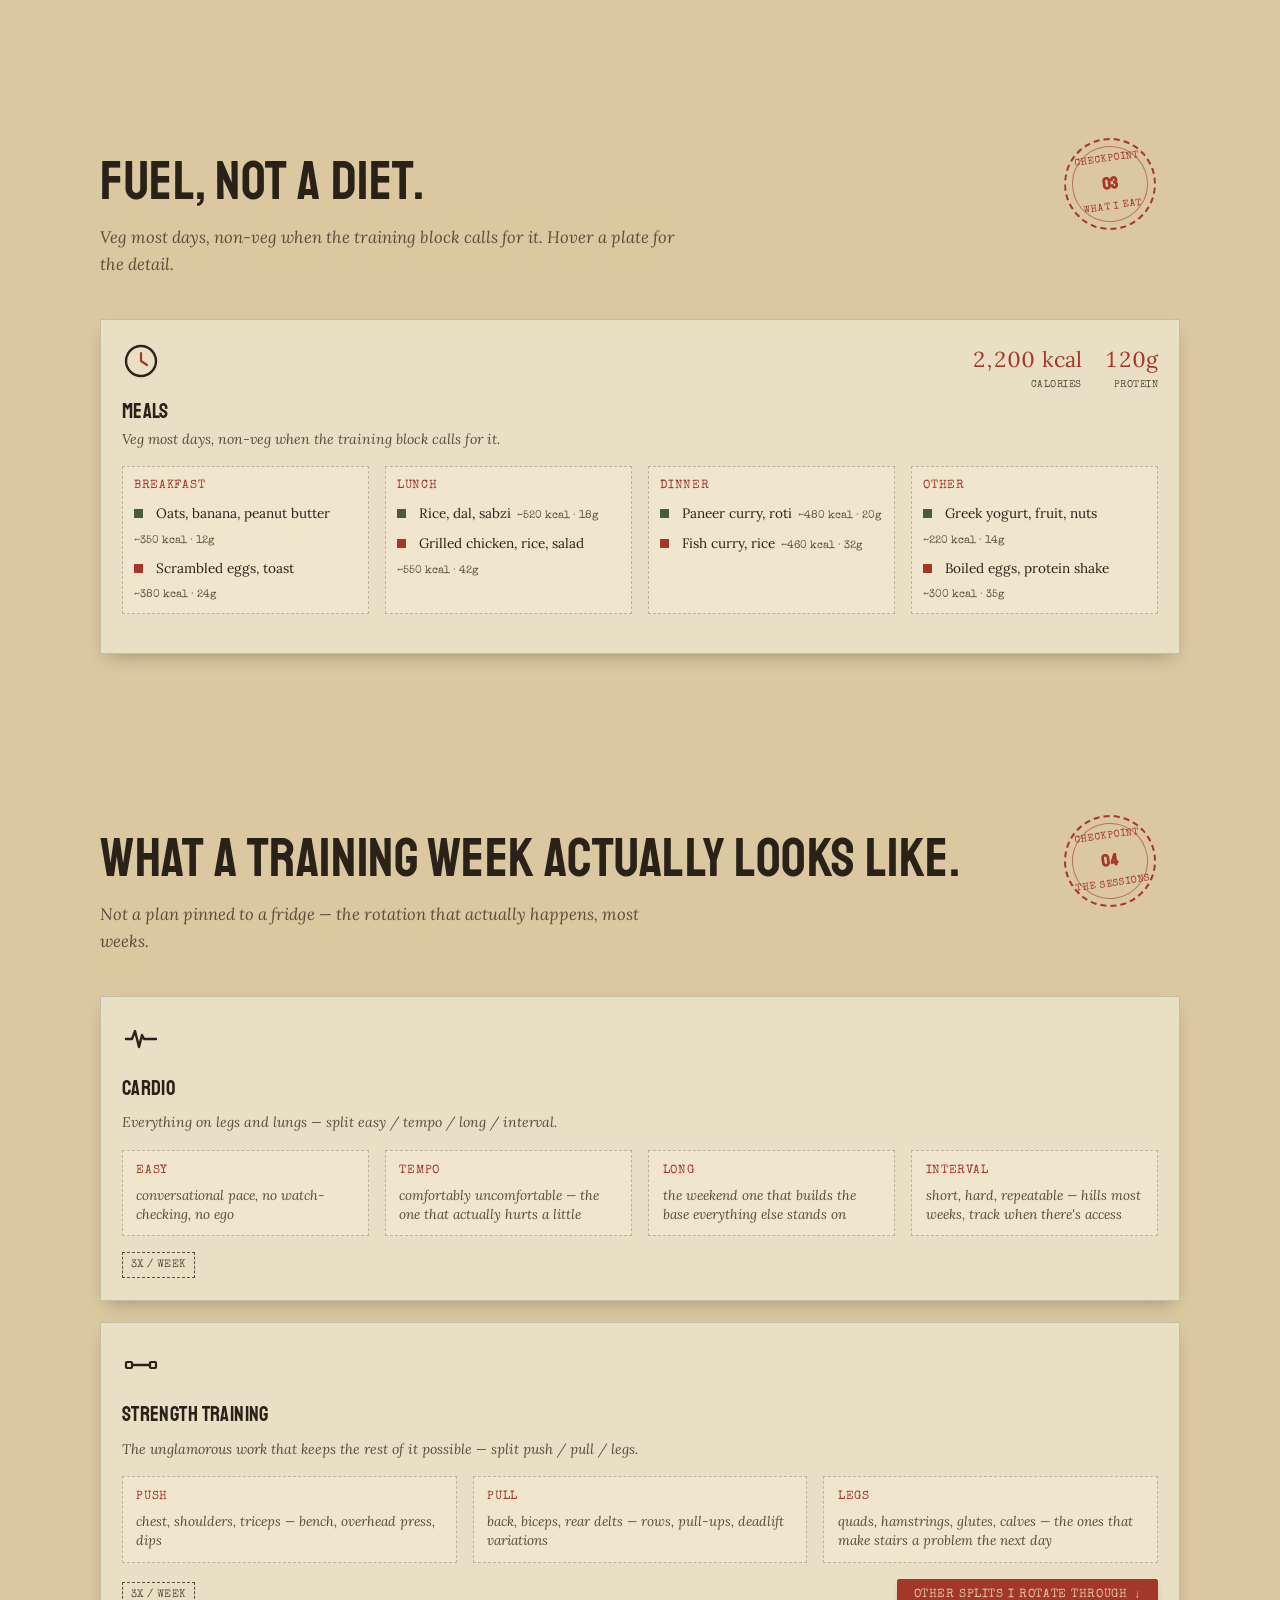
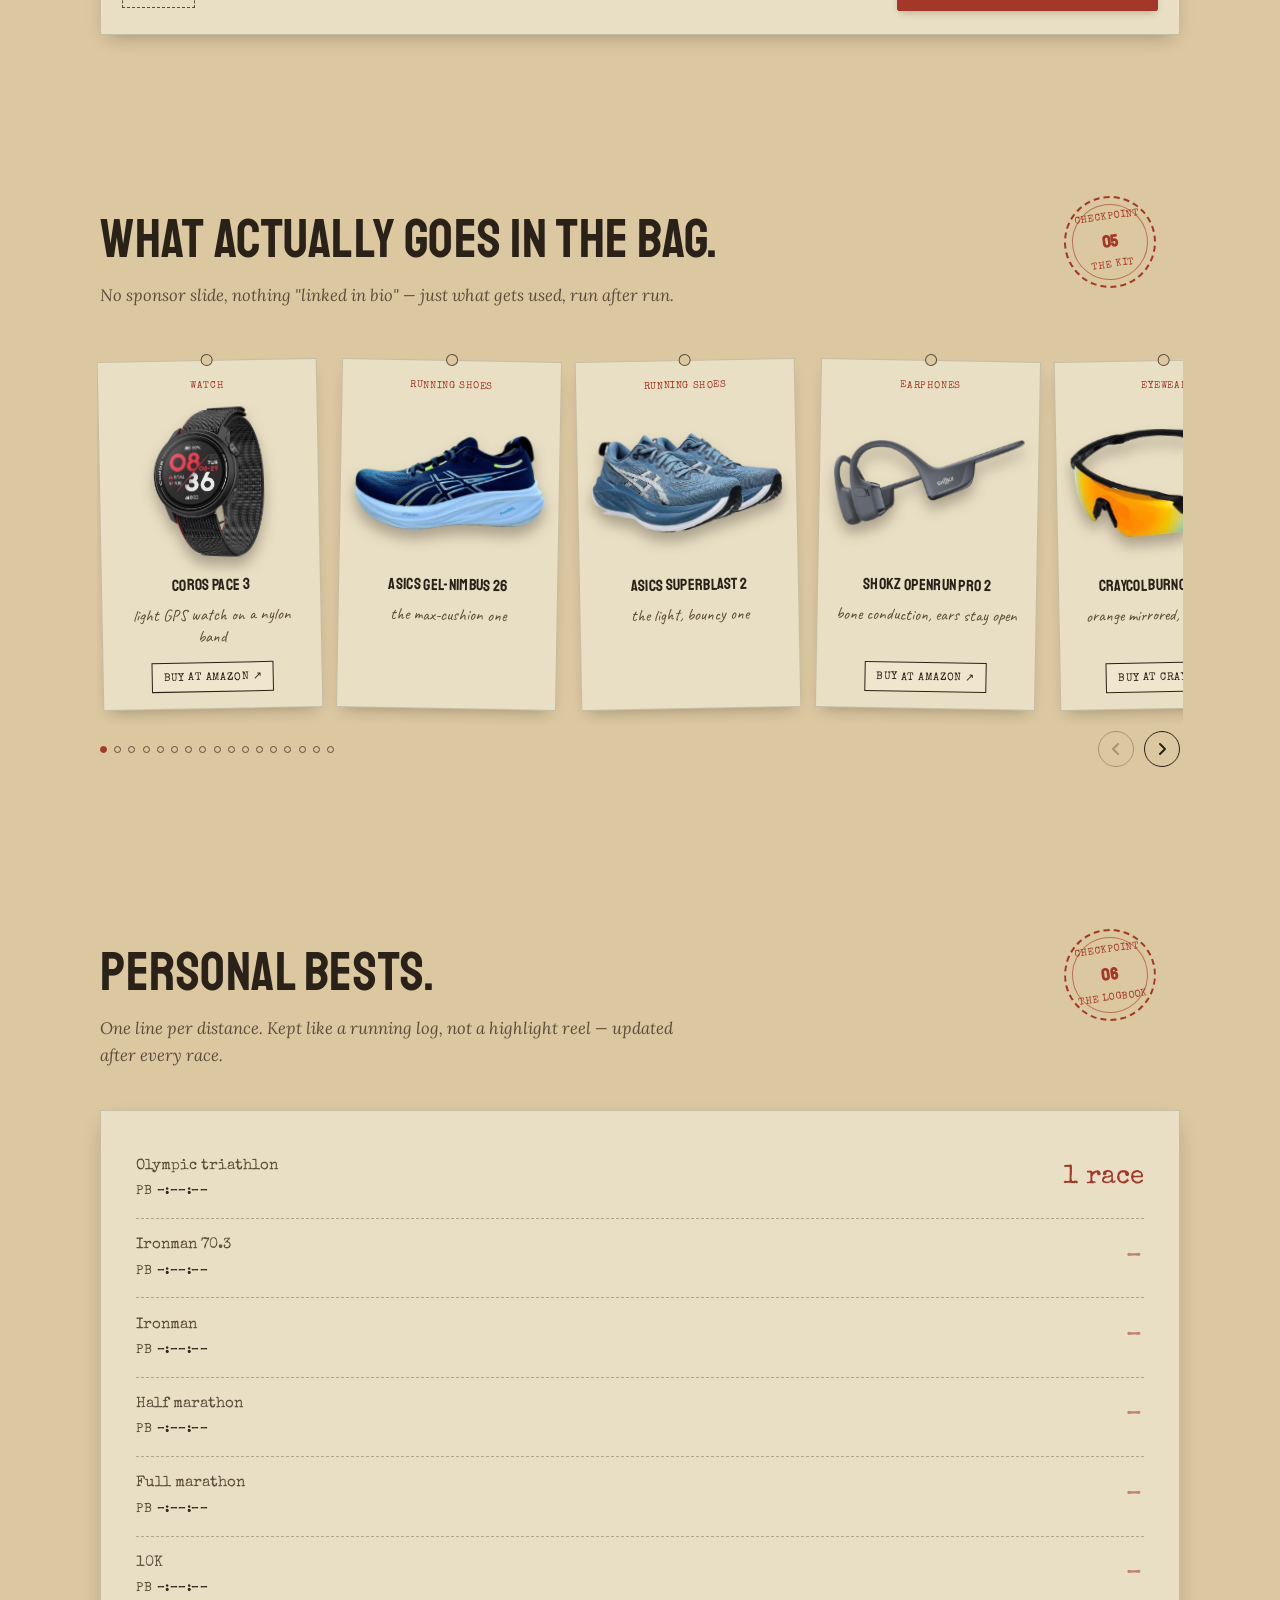
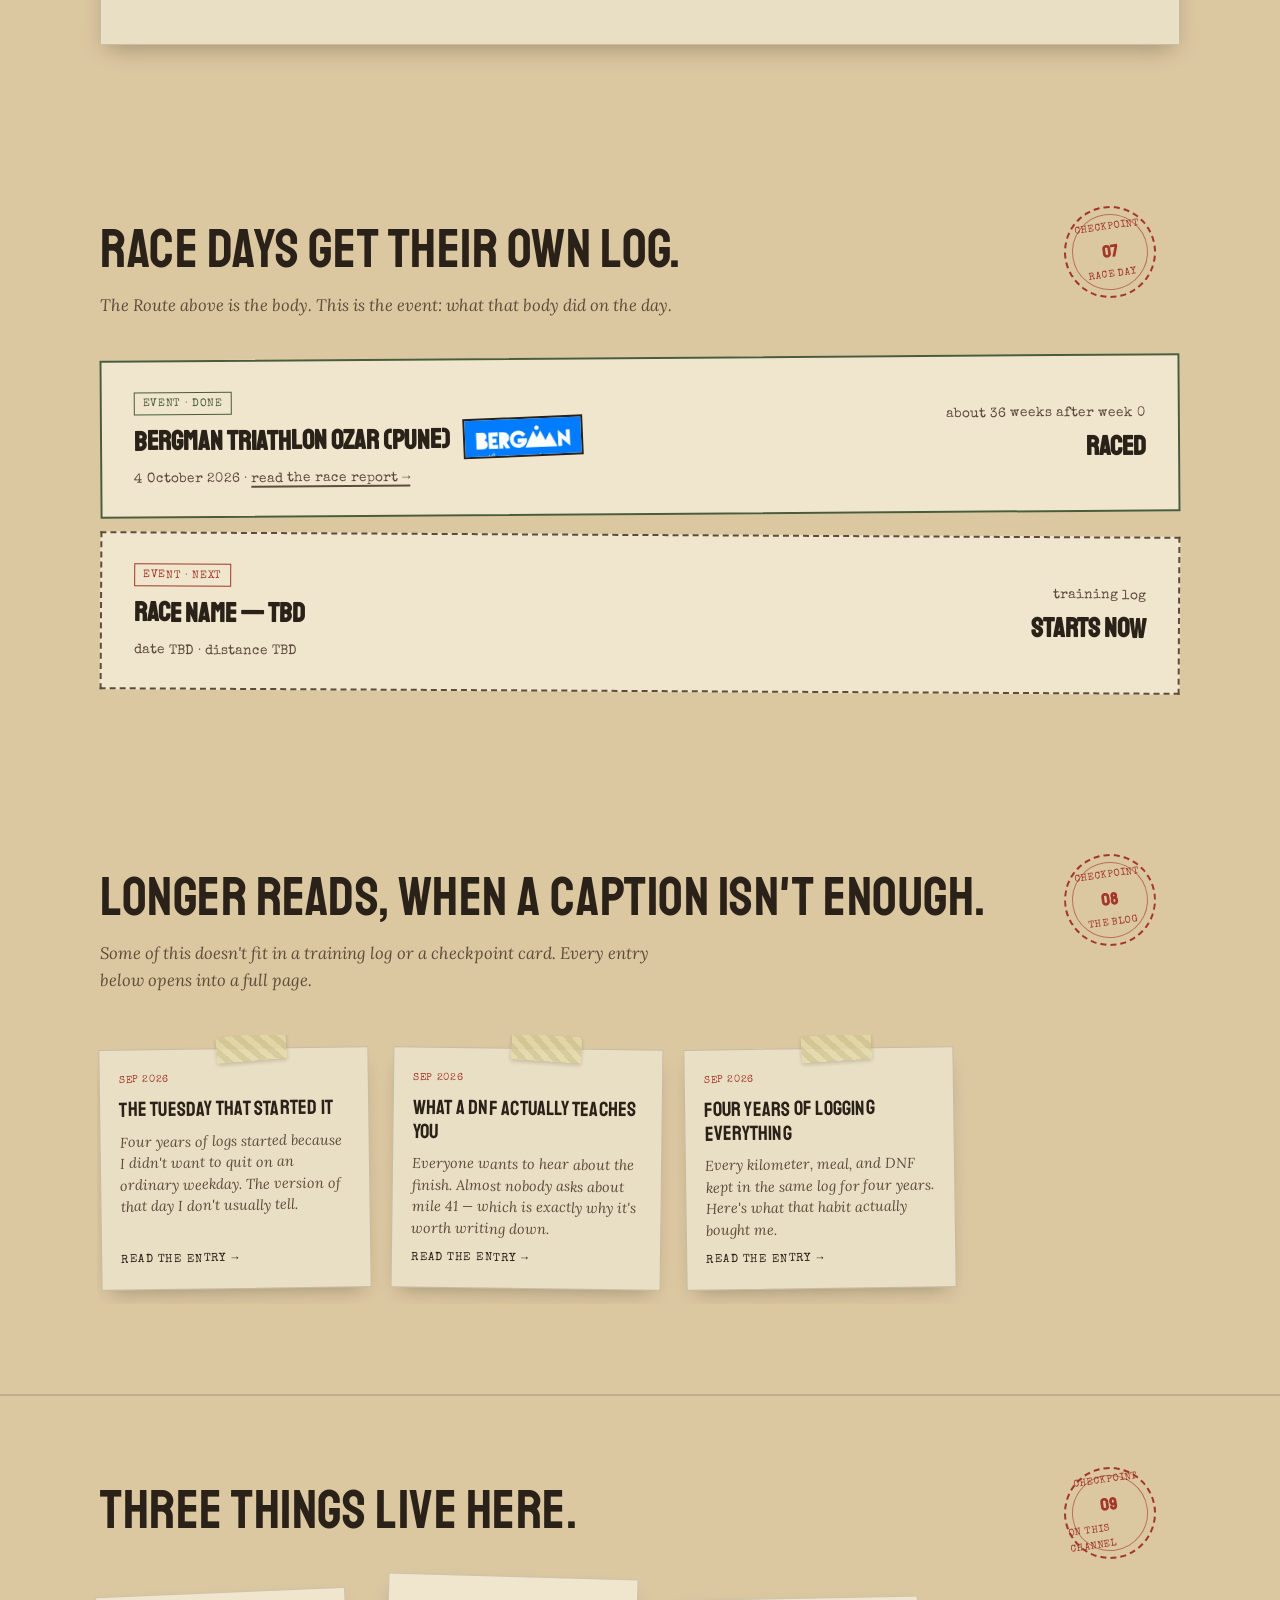
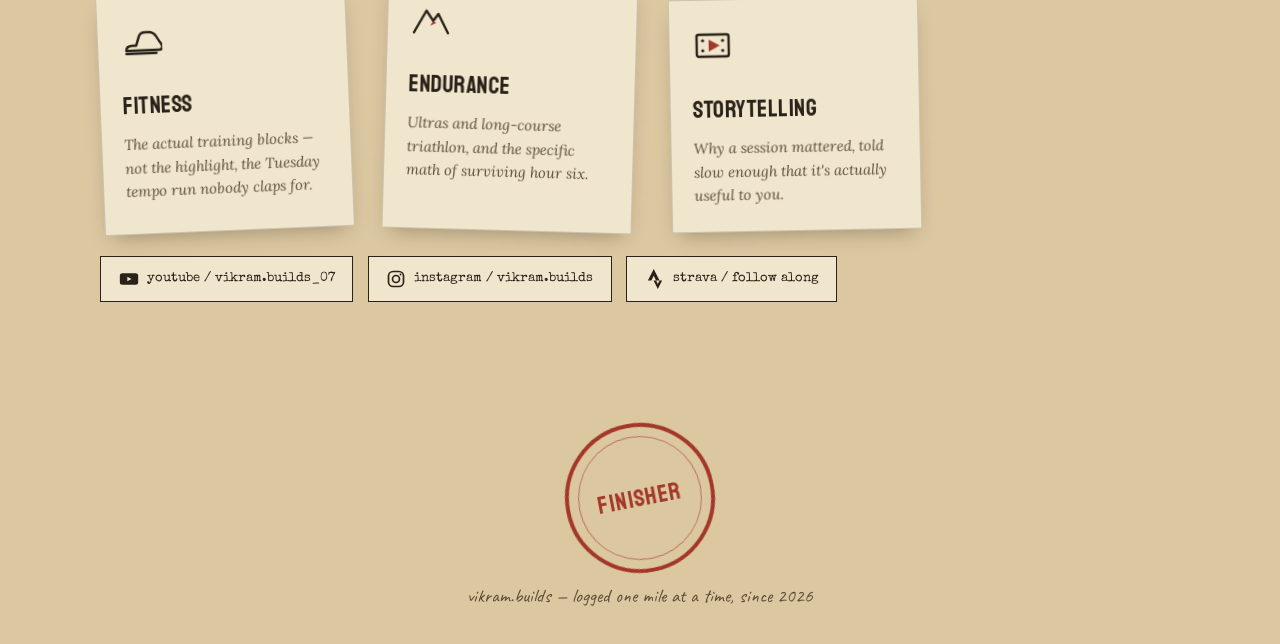
==== commit cc29ea55: "Meals totals 2200 kcal/120g; Route: wk labels on mobile, no date on race chip, personal intro Co-Aut" ====
--- a/index.html
+++ b/index.html
@@ -811,6 +811,9 @@
         display: block;
         min-width: 0;
       }
+      .route-axis-short {
+        display: none;
+      }
       .route-axis {
         position: absolute;
         bottom: 4%;
@@ -917,11 +920,15 @@
           line-height: 1.1;
         }
         .route-axis {
-          padding: 0.15rem 0.4rem;
-          font-size: 0.78rem;
+          padding: 0.15rem 0.3rem;
+          font-size: 0.66rem;
+          letter-spacing: 0.02em;
         }
         .route-axis-word {
           display: none;
+        }
+        .route-axis-short {
+          display: inline;
         }
       }
 
@@ -2822,10 +2829,15 @@
         <span class="stamp">CHECKPOINT<b>02</b>THE ROUTE</span>
         <h2>Hover the ridge to read the log.</h2>
         <p class="lede">
-          Twenty-seven weeks from 26 January 2026, drawn like an elevation
-          profile — the stretches that felt like climbing were, literally, the
-          ones where the numbers moved. The photos are the body; the race bib is
-          race day. Click it for the story.
+          Honestly, I was tired of seeing myself as unhealthy, and I wanted to
+          change that. So I started with the most basic thing: what I ate. Then
+          I started working out at home, in a small home gym of my own with a
+          bench, a pull-up bar, dumbbells and a set of adjustable dumbbells.
+          Nothing fancy. I kept it simple and just showed up, again and again. I
+          also have a corporate job, so managing all of this is a little hectic,
+          but you have to do it if you want to achieve something big. This is
+          what 27 weeks from 26 January 2026 looked like. The photos are my
+          body; the race bib is race day, and you can click it for the story.
         </p>
 
         <div class="route-chart">
@@ -2881,13 +2893,13 @@
             />
           </svg>
 
-          <span class="route-axis" style="left: 7%" aria-hidden="true"><span class="route-axis-word">week </span>0</span>
-          <span class="route-axis" style="left: 21%" aria-hidden="true"><span class="route-axis-word">week </span>10</span>
-          <span class="route-axis" style="left: 35%" aria-hidden="true"><span class="route-axis-word">week </span>15</span>
-          <span class="route-axis" style="left: 49%" aria-hidden="true"><span class="route-axis-word">week </span>19</span>
-          <span class="route-axis" style="left: 63%" aria-hidden="true"><span class="route-axis-word">week </span>23</span>
-          <span class="route-axis" style="left: 77%" aria-hidden="true"><span class="route-axis-word">week </span>27</span>
-          <span class="route-axis route-axis--event" style="left: 91%" aria-hidden="true"><span class="route-axis-word">race </span>4 Oct</span>
+          <span class="route-axis" style="left: 7%" aria-hidden="true"><span class="route-axis-word">week </span><span class="route-axis-short">wk </span>0</span>
+          <span class="route-axis" style="left: 21%" aria-hidden="true"><span class="route-axis-word">week </span><span class="route-axis-short">wk </span>10</span>
+          <span class="route-axis" style="left: 35%" aria-hidden="true"><span class="route-axis-word">week </span><span class="route-axis-short">wk </span>15</span>
+          <span class="route-axis" style="left: 49%" aria-hidden="true"><span class="route-axis-word">week </span><span class="route-axis-short">wk </span>19</span>
+          <span class="route-axis" style="left: 63%" aria-hidden="true"><span class="route-axis-word">week </span><span class="route-axis-short">wk </span>23</span>
+          <span class="route-axis" style="left: 77%" aria-hidden="true"><span class="route-axis-word">week </span><span class="route-axis-short">wk </span>27</span>
+          <span class="route-axis route-axis--event" style="left: 91%" aria-hidden="true">race</span>
 
           <button
             type="button"
@@ -3120,7 +3132,7 @@
                 <div class="meal-total">
                   <span
                     class="ledger-value meal-total-value num"
-                    data-count="1650"
+                    data-count="2200"
                     data-suffix=" kcal"
                     >0</span
                   >
@@ -3129,7 +3141,7 @@
                 <div class="meal-total">
                   <span
                     class="ledger-value meal-total-value num"
-                    data-count="95"
+                    data-count="120"
                     data-suffix="g"
                     >0</span
                   >
